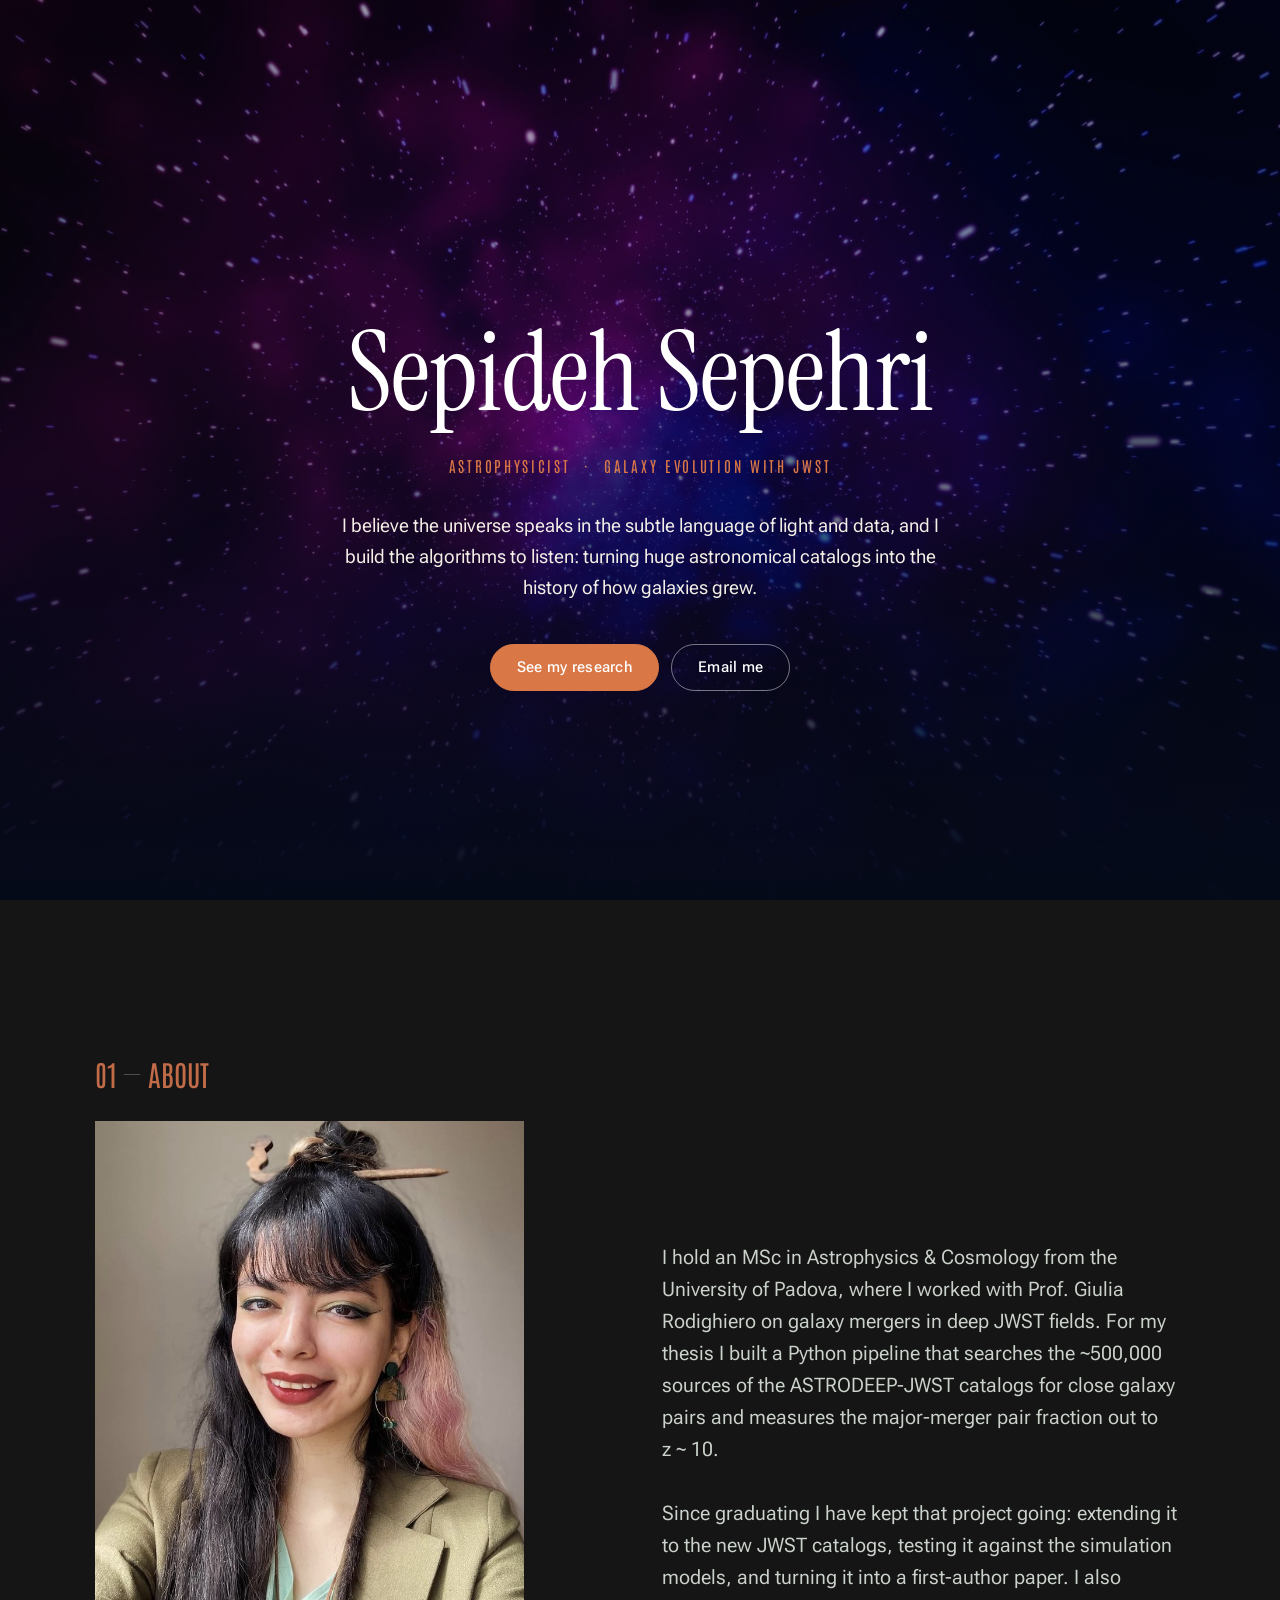
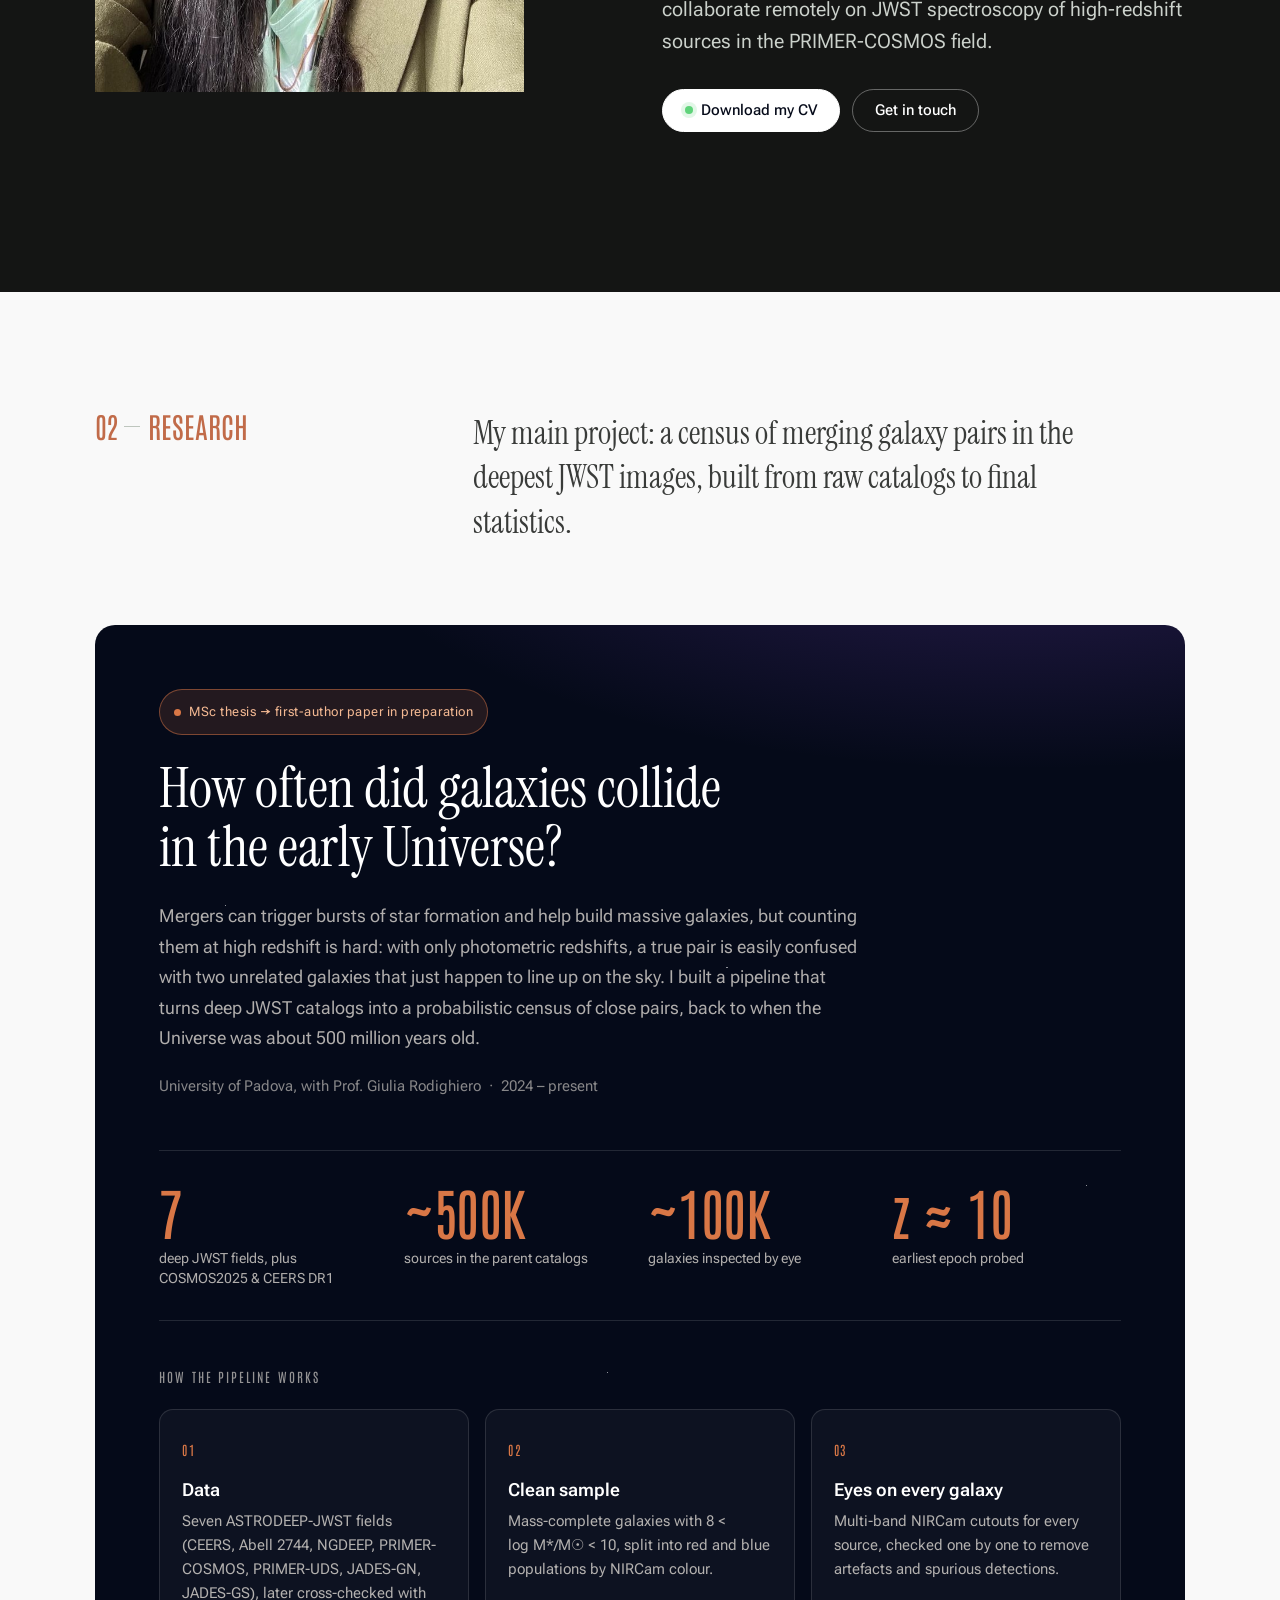
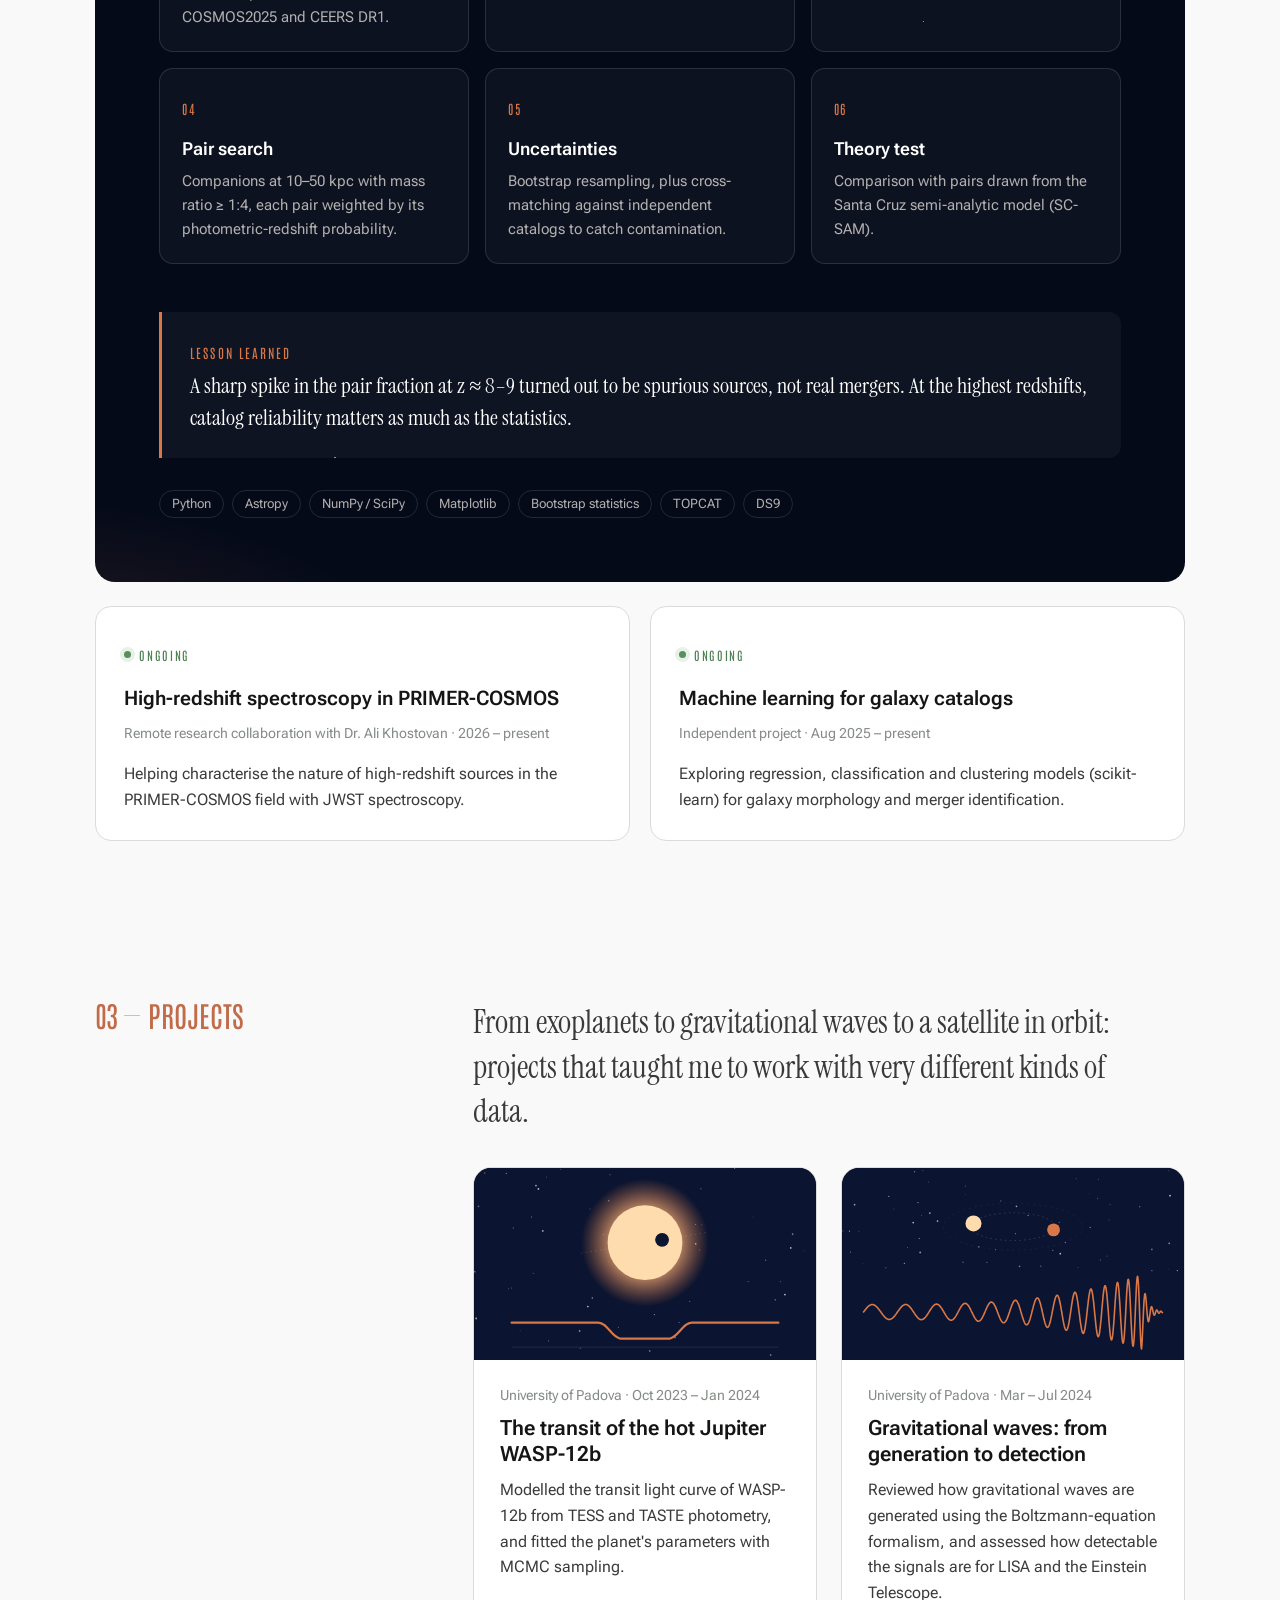
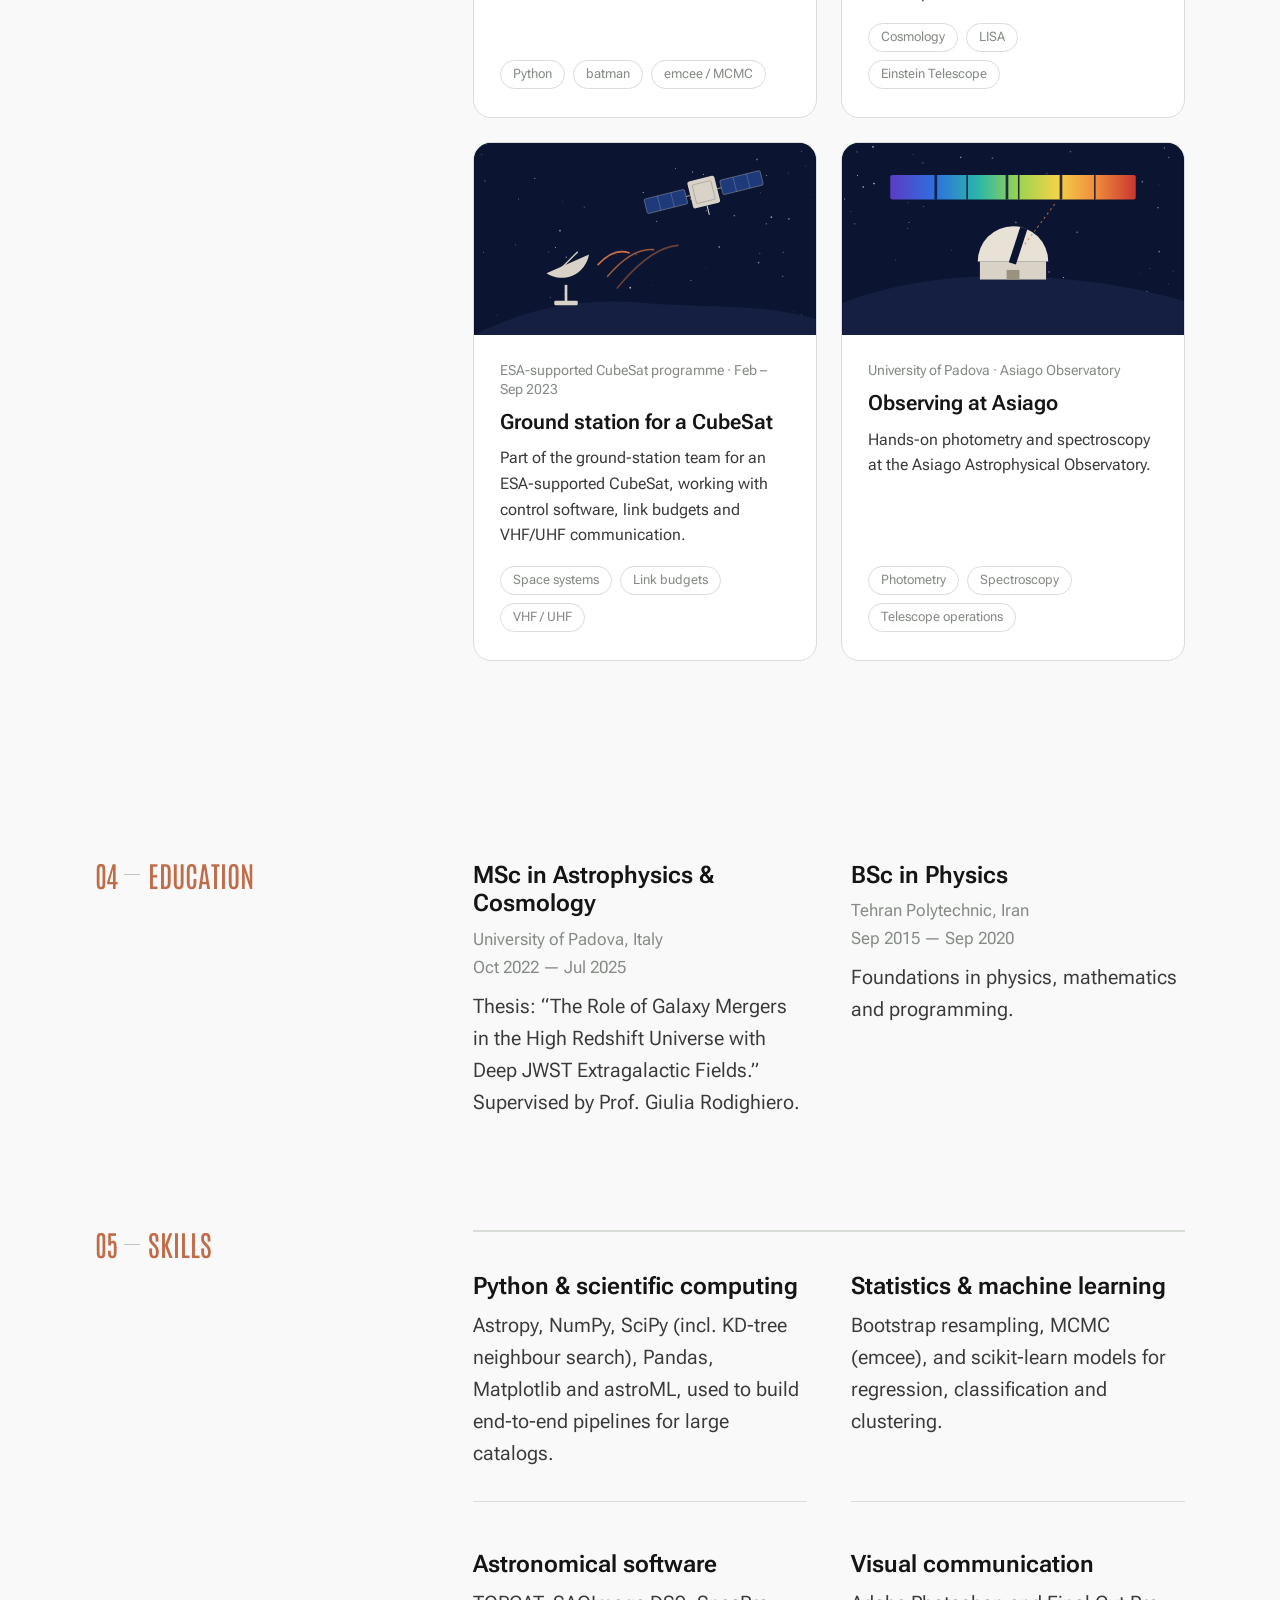
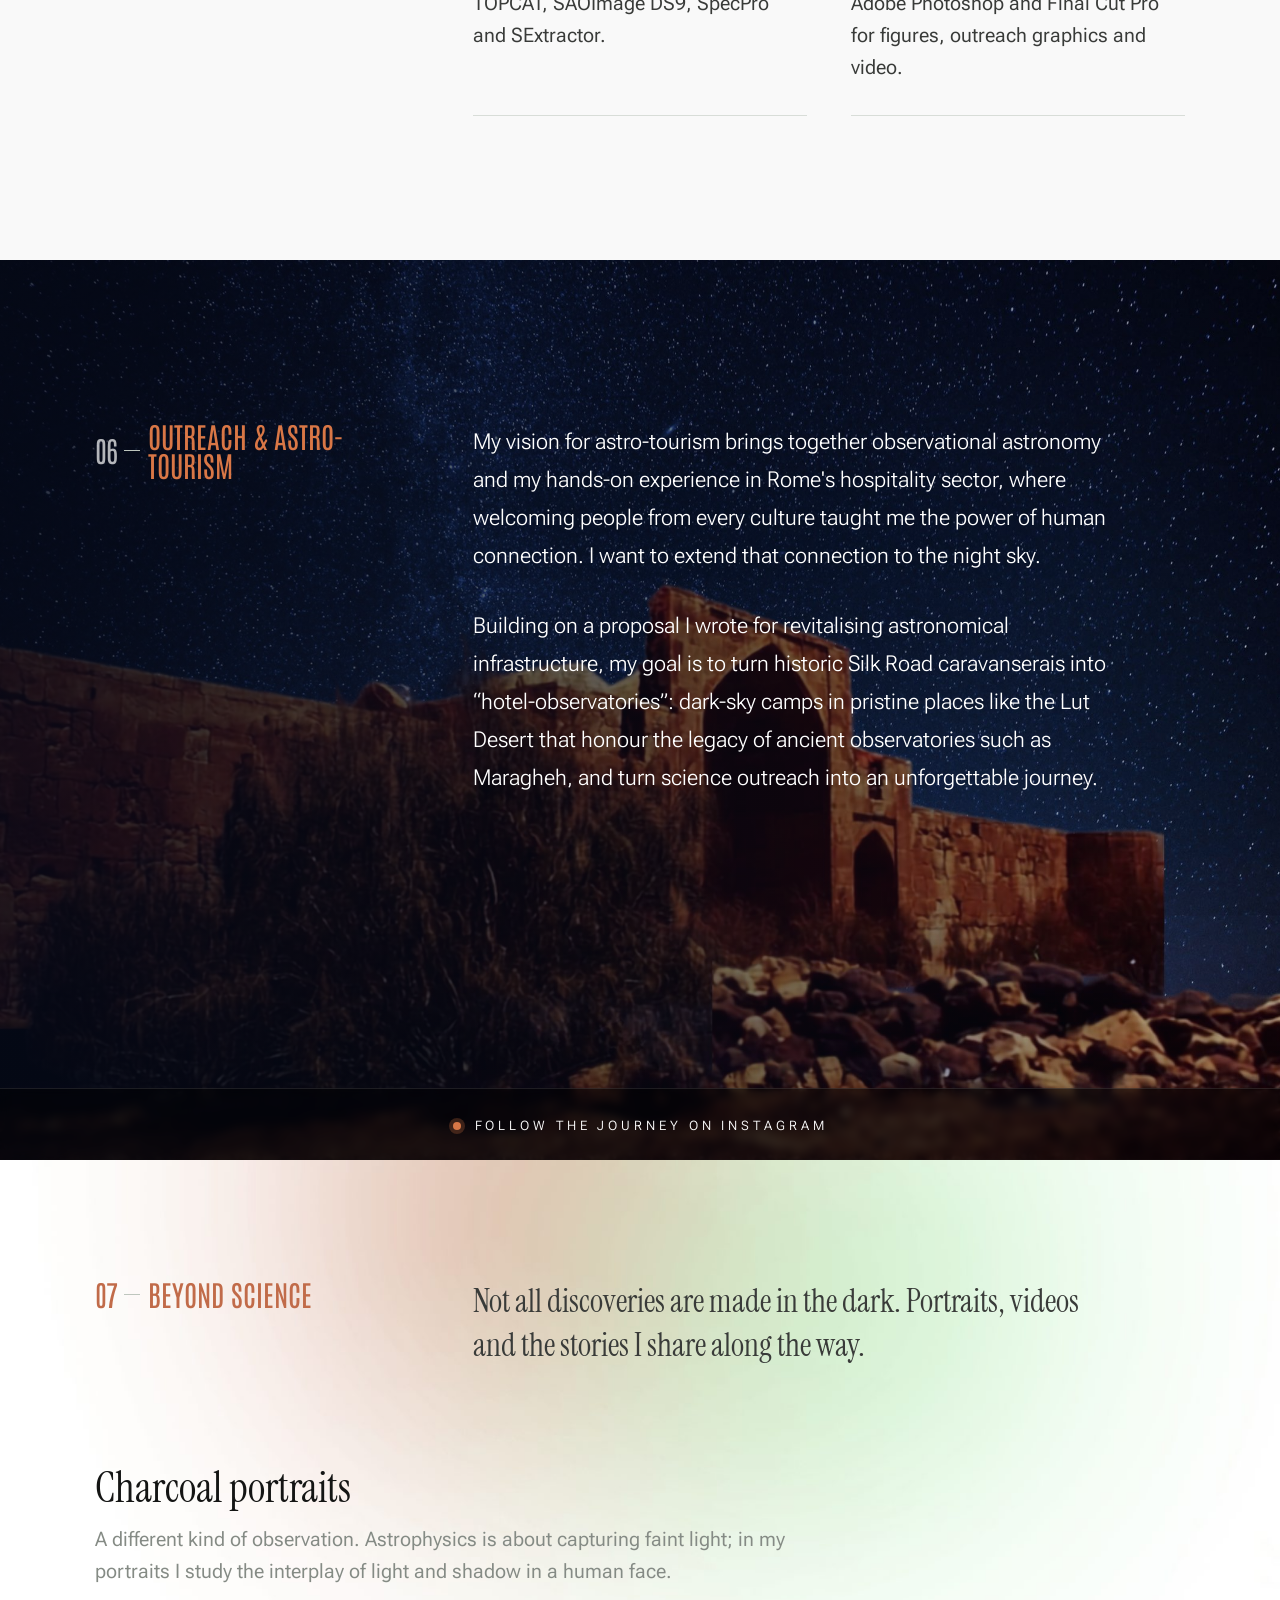
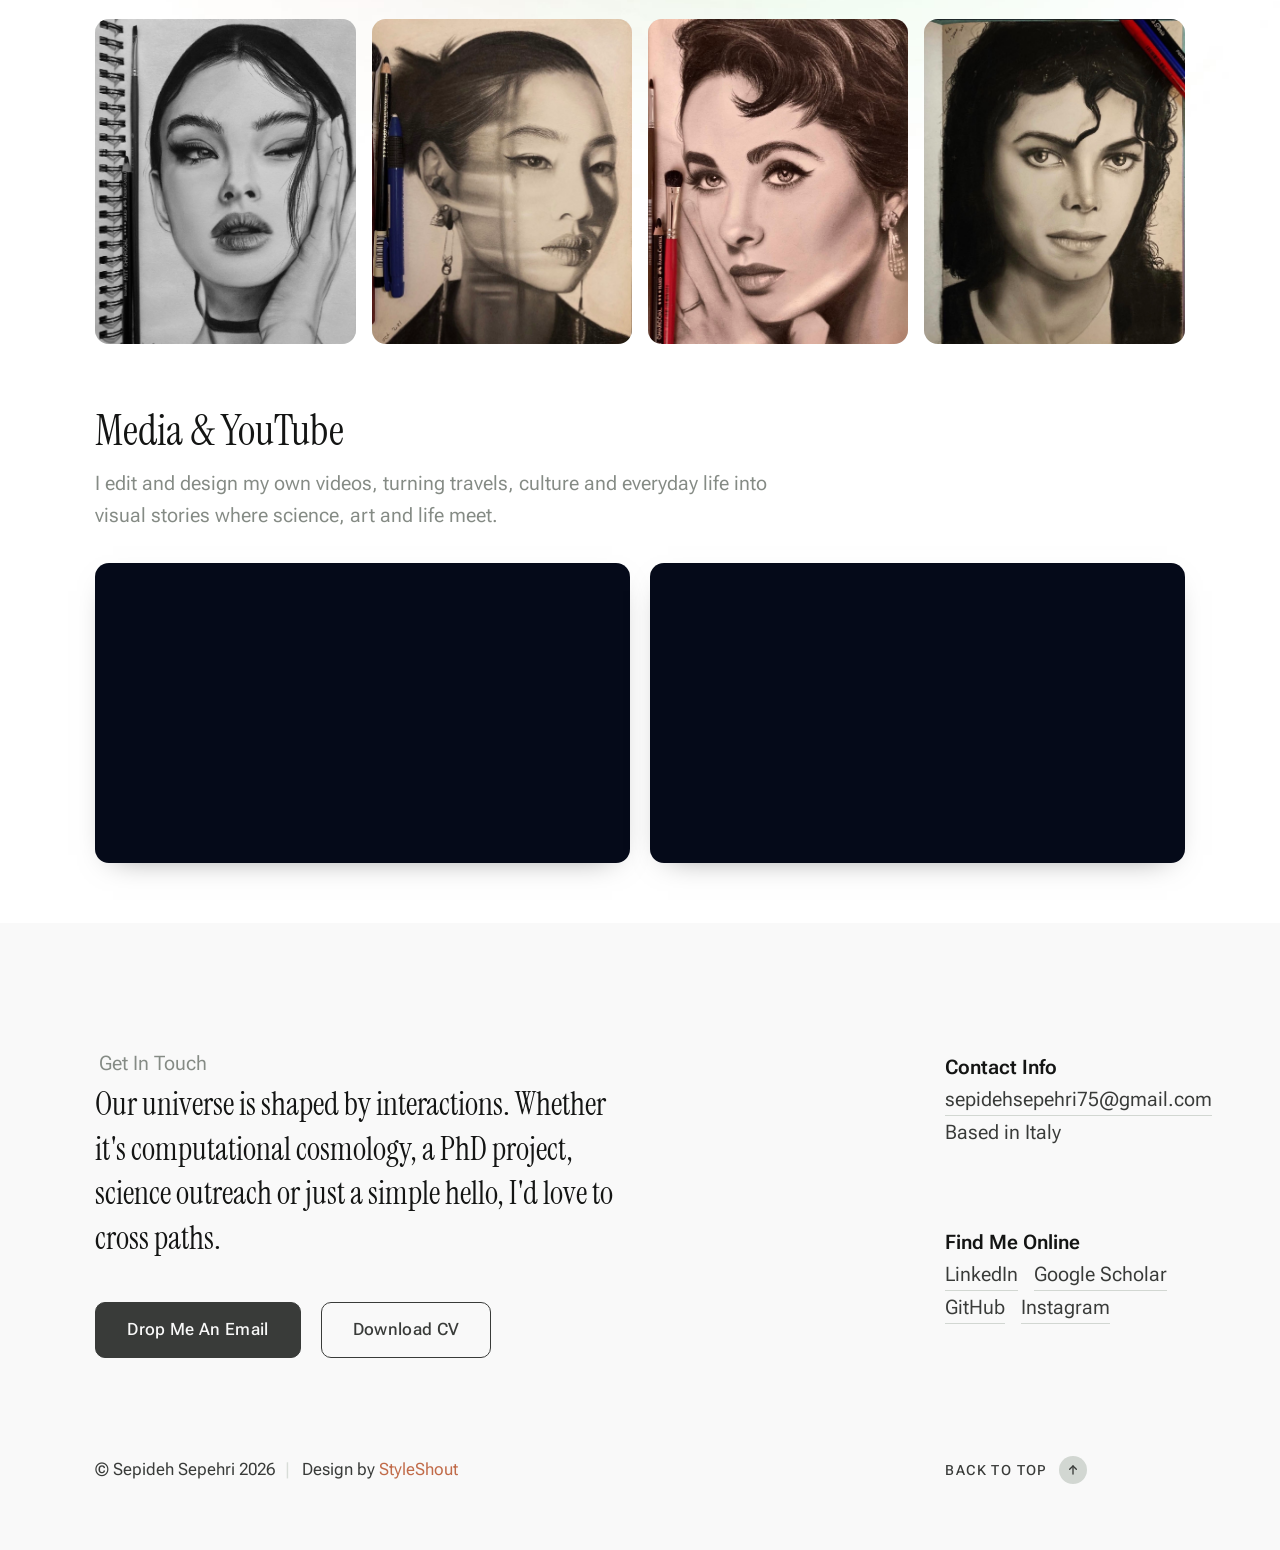
==== index.html @ fafb677b "Update index.html" ====
<!DOCTYPE html>
<html lang="en" class="no-js">
<head>

    <!--- basic page needs
    ================================================== -->
    <meta charset="utf-8">
    <meta name="viewport" content="width=device-width, initial-scale=1">
    <title>Sepideh Sepehri — Astrophysicist · Galaxy evolution with JWST</title>
    <meta name="description" content="Sepideh Sepehri — astrophysicist (MSc Astrophysics & Cosmology, University of Padova) measuring galaxy merger pair fractions out to z ~ 10 with deep JWST fields and custom Python pipelines.">
    <link rel="canonical" href="https://sepidehsepehri.github.io/">
    <link rel="alternate" hreflang="en" href="https://sepidehsepehri.github.io/">
    <link rel="alternate" hreflang="fa" href="https://sepidehsepehri.github.io/index-fa.html">

    <!-- link previews (LinkedIn, email, WhatsApp, Telegram…)
    ================================================== -->
    <meta property="og:type" content="website">
    <meta property="og:url" content="https://sepidehsepehri.github.io/">
    <meta property="og:title" content="Sepideh Sepehri — Astrophysicist">
    <meta property="og:description" content="Galaxy mergers in the early Universe with JWST · Python pipelines · outreach & art.">
    <meta property="og:image" content="https://sepidehsepehri.github.io/images/og-image.jpg">
    <meta name="twitter:card" content="summary_large_image">

    <script type="application/ld+json">
    {
        "@context": "https://schema.org",
        "@type": "Person",
        "name": "Sepideh Sepehri",
        "url": "https://sepidehsepehri.github.io/",
        "jobTitle": "Astrophysicist",
        "image": "https://sepidehsepehri.github.io/images/profile-pic-800.jpg",
        "alumniOf": [
            {"@type": "CollegeOrUniversity", "name": "University of Padova"},
            {"@type": "CollegeOrUniversity", "name": "Tehran Polytechnic"}
        ],
        "knowsAbout": ["Galaxy evolution", "Galaxy mergers", "JWST", "Extragalactic astrophysics", "Python"],
        "sameAs": [
            "https://www.linkedin.com/in/sepidehsepehri/",
            "https://scholar.google.com/citations?user=oOOZoukAAAAJ&hl=en",
            "https://github.com/SepidehSepehri",
            "https://www.instagram.com/astrosepide/"
        ]
    }
    </script>

    <script>
        document.documentElement.classList.remove('no-js');
        document.documentElement.classList.add('js');
    </script>

    <!-- CSS
    ================================================== -->
    <link rel="stylesheet" href="css/vendor.css">
    <link rel="stylesheet" href="css/styles.css">
    <link rel="stylesheet" href="css/custom.css">

    <!-- favicons
    ================================================== -->
    <link rel="apple-touch-icon" sizes="180x180" href="apple-touch-icon.png">
    <link rel="icon" type="image/png" sizes="32x32" href="favicon-32x32.png">
    <link rel="icon" type="image/png" sizes="16x16" href="favicon-16x16.png">
    <link rel="manifest" href="site.webmanifest">

</head>

<body id="top">

    <!-- preloader
    ================================================== -->
    <div id="preloader">
        <div id="loader" class="dots-fade">
            <div></div>
            <div></div>
            <div></div>
        </div>
    </div>

    <!-- page wrap
    ================================================== -->
    <div id="page" class="s-pagewrap is-home">

        <!-- # site header
        ================================================== -->
        <header class="s-header">

            <div class="container s-header__content">

                <div class="s-header__block">
                    <div class="header-brand">
                        <a class="header-brand__link" href="#top">
                            <span class="header-brand__text">Sepideh Sepehri</span>
                        </a>
                        <a class="lang-switch" href="index-fa.html" hreflang="fa" title="نسخه فارسی">
                            <img src="images/shir-khorshid.svg.webp" alt="فارسی" width="30" height="17">
                        </a>
                    </div>

                    <a class="header-menu-toggle" href="#0"><span>Menu</span></a>
                </div> <!-- end s-header__block -->

                <nav class="header-nav">
                    <ul class="header-nav__links">
                        <li><a class="smoothscroll" href="#about">About</a></li>
                        <li><a class="smoothscroll" href="#research">Research</a></li>
                        <li><a class="smoothscroll" href="#projects">Projects</a></li>
                        <li><a class="smoothscroll" href="#background">Background</a></li>
                        <li><a class="smoothscroll" href="#outreach">Outreach</a></li>
                        <li><a class="smoothscroll" href="#beyond">Art &amp; Media</a></li>
                        <li class="nav-cv"><a href="Sepideh_Sepehri_CV_PHD.pdf" target="_blank" rel="noopener">CV</a></li>
                    </ul> <!-- end header-nav__links -->
                </nav> <!-- end header-nav -->

            </div> <!-- end s-header__content -->

        </header> <!-- end s-header -->


        <!-- # intro
        ================================================== -->
        <section id="intro" class="s-intro">

            <div class="container s-intro__inner">

                <div class="row intro-content-wrap">
                    <div class="column xl-11 intro-content">

                        <div class="intro-content__overline">Decoding the echoes of the early Universe</div>

                        <h1 class="hero-name">Sepideh Sepehri</h1>

                        <p class="hero-role">Astrophysicist &nbsp;·&nbsp; Galaxy evolution with JWST</p>

                        <p class="hero-desc">
                            I believe the universe speaks in the subtle language of light and data, and I build the algorithms to listen: turning huge astronomical catalogs into the history of how galaxies grew.
                            
                        </p>

                        <div class="hero-actions">
                            <a class="hero-btn hero-btn--primary smoothscroll" href="#research">See my research</a>
                            <a class="hero-btn" href="mailto:sepidehsepehri75@gmail.com">Email me</a>
                        </div>

                    </div> <!-- end intro-content -->
                </div> <!-- end intro-content-wrap -->

            </div> <!-- end s-intro__inner -->

            <a class="intro-scroll smoothscroll" href="#about">
                <div class="intro-scroll__text">Scroll</div>
                <div class="intro-scroll__line"></div>
            </a> <!-- end intro-scroll -->

        </section> <!-- end s-intro -->


        <!-- # about
        ================================================== -->
        <section id="about" class="s-profile target-section">

            <div class="s-about">

                <div class="s-about__inner container">

                    <div class="grid-block">

                        <div class="grid-block__item s-about__header">
                            <h2 data-num="01" class="section-title">About</h2>
                        </div> <!--end s-about__header -->

                        <div class="grid-block__item s-about__media">
                            <figure class="about-profile-pic">
                                <img src="images/profile-pic-800.jpg"
                                     srcset="images/profile-pic-800.jpg 800w, images/profile-pic.jpg 1179w"
                                     sizes="(max-width: 800px) 90vw, 400px"
                                     width="800" height="977" alt="Portrait of Sepideh Sepehri">
                            </figure>
                        </div> <!--end s-about__media -->



                        <div class="grid-block__item s-about__main">
                            <p>
                                I hold an MSc in Astrophysics &amp; Cosmology from the University of Padova, where I worked
                                with Prof.&nbsp;Giulia Rodighiero on galaxy mergers in deep JWST fields. For my thesis I built
                                a Python pipeline that searches the ~500,000 sources of the ASTRODEEP-JWST catalogs for close
                                galaxy pairs and measures the major-merger pair fraction out to z&nbsp;~&nbsp;10.
                            </p>
                            <p>
                                Since graduating I have kept that project going: extending it to the new JWST catalogs, testing it against the simulation models, and turning it into a
                                first-author paper. I also collaborate remotely on JWST spectroscopy of high-redshift sources
                                in the PRIMER-COSMOS field.
                            </p>

                            <div class="about-actions">
                                <a class="pill-btn pill-btn--solid" href="Sepideh_Sepehri_CV_PHD.pdf" target="_blank" rel="noopener">
                                    <span class="dot"></span> Download my CV
                                </a>
                                <a class="pill-btn" href="mailto:sepidehsepehri75@gmail.com">Get in touch</a>
                            </div>
                        </div> <!--end s-about__main -->

                    </div> <!--end grid-block -->

                </div> <!-- end s-about__inner -->

            </div> <!--end s-about -->

        </section> <!-- end about -->


        <!-- # research (featured case study)
        ================================================== -->
        <section id="research" class="s-section target-section">

            <div class="container">

                <div class="row">
                    <div class="column xl-4 md-12">
                        <h2 data-num="02" class="section-title">Research</h2>
                    </div>
                    <div class="column xl-8 md-12">
                        <p class="lead section-intro">
                            My main project: a census of merging galaxy pairs in the deepest JWST images, built from
                            raw catalogs to final statistics.
                        </p>
                    </div>
                </div>

                <article class="case-study">

                    <span class="case-study__status">MSc thesis &rarr; first-author paper in preparation</span>

                    <h3 class="case-study__title">How often did galaxies collide in the early Universe?</h3>

                    <p class="case-study__lead">
                        Mergers can trigger bursts of star formation and help build massive galaxies, but counting them
                        at high redshift is hard: with only photometric redshifts, a true pair is easily confused with two
                        unrelated galaxies that just happen to line up on the sky. I built a pipeline that turns deep JWST
                        catalogs into a probabilistic census of close pairs, back to when the Universe was about
                        500 million years old.
                    </p>
                    <p class="case-study__meta">
                        University of Padova, with Prof.&nbsp;Giulia Rodighiero &nbsp;·&nbsp; 2024 – present
                        <!-- When it is on arXiv, add:  &nbsp;·&nbsp; <a href="https://arxiv.org/abs/XXXX.XXXXX">arXiv</a> -->
                    </p>

                    <div class="cs-stats">
                        <div class="cs-stat">
                            <div class="cs-stat__value">7</div>
                            <div class="cs-stat__label">deep JWST fields, plus COSMOS2025 &amp; CEERS DR1</div>
                        </div>
                        <div class="cs-stat">
                            <div class="cs-stat__value">~500K</div>
                            <div class="cs-stat__label">sources in the parent catalogs</div>
                        </div>
                        <div class="cs-stat">
                            <div class="cs-stat__value">~100K</div>
                            <div class="cs-stat__label">galaxies inspected by eye</div>
                        </div>
                        <div class="cs-stat">
                            <div class="cs-stat__value">z ≈ 10</div>
                            <div class="cs-stat__label">earliest epoch probed</div>
                        </div>
                    </div>

                    <h4 class="cs-subtitle">How the pipeline works</h4>

                    <ol class="pipeline">
                        <li>
                            <h4>Data</h4>
                            <p>Seven ASTRODEEP-JWST fields (CEERS, Abell&nbsp;2744, NGDEEP, PRIMER-COSMOS, PRIMER-UDS, JADES-GN, JADES-GS), later cross-checked with COSMOS2025 and CEERS DR1.</p>
                        </li>
                        <li>
                            <h4>Clean sample</h4>
                            <p>Mass-complete galaxies with 8 &lt; log&nbsp;M<sub>*</sub>/M<sub>☉</sub> &lt; 10, split into red and blue populations by NIRCam colour.</p>
                        </li>
                        <li>
                            <h4>Eyes on every galaxy</h4>
                            <p>Multi-band NIRCam cutouts for every source, checked one by one to remove artefacts and spurious detections.</p>
                        </li>
                        <li>
                            <h4>Pair search</h4>
                            <p>Companions at 10–50&nbsp;kpc with mass ratio ≥&nbsp;1:4, each pair weighted by its photometric-redshift probability.</p>
                        </li>
                        <li>
                            <h4>Uncertainties</h4>
                            <p>Bootstrap resampling, plus cross-matching against independent catalogs to catch contamination.</p>
                        </li>
                        <li>
                            <h4>Theory test</h4>
                            <p>Comparison with pairs drawn from the Santa Cruz semi-analytic model (SC-SAM).</p>
                        </li>
                    </ol>

                    <div class="cs-insight">
                        <span class="eyebrow">Lesson learned</span>
                        <p>
                            A sharp spike in the pair fraction at z ≈ 8–9 turned out to be spurious sources, not real
                            mergers. At the highest redshifts, catalog reliability matters as much as the statistics.
                        </p>
                    </div>

                    <!-- OPTIONAL FIGURE: a mosaic of your JWST cutouts would look great here.
                    <figure class="cs-figure">
                        <img src="images/research/cutout-mosaic.jpg" alt="Mosaic of JWST NIRCam cutouts of galaxy pairs" loading="lazy">
                        <figcaption>A few of the galaxy pairs from the visual inspection.</figcaption>
                    </figure>
                    -->

                    <ul class="tag-list">
                        <li>Python</li>
                        <li>Astropy</li>
                        <li>NumPy / SciPy</li>
                        <li>Matplotlib</li>
                        <li>Bootstrap statistics</li>
                        <li>TOPCAT</li>
                        <li>DS9</li>
                    </ul>

                </article> <!-- end case-study -->

                <div class="now-grid">

                    <div class="now-card">
                        <span class="now-card__label">Ongoing</span>
                        <h4>High-redshift spectroscopy in PRIMER-COSMOS</h4>
                        <p class="now-card__meta">Remote research collaboration with Dr.&nbsp;Ali Khostovan · 2026 – present</p>
                        <p>Helping characterise the nature of high-redshift sources in the PRIMER-COSMOS field with JWST spectroscopy.</p>
                    </div>

                    <div class="now-card">
                        <span class="now-card__label">Ongoing</span>
                        <h4>Machine learning for galaxy catalogs</h4>
                        <p class="now-card__meta">Independent project · Aug 2025 – present</p>
                        <p>Exploring regression, classification and clustering models (scikit-learn) for galaxy morphology and merger identification.</p>
                        <!-- If you put the notebooks on GitHub, add a link here:
                        <p><a href="https://github.com/SepidehSepehri/REPO-NAME">Code on GitHub →</a></p> -->
                    </div>

                </div> <!-- end now-grid -->

            </div> <!-- end container -->

        </section> <!-- end research -->


        <!-- # projects
        ================================================== -->
        <section id="projects" class="s-section target-section">

            <div class="container">

                <div class="row">
                    <div class="column xl-4 md-12">
                        <h2 data-num="03" class="section-title">Projects</h2>
                    </div>
                    <div class="column xl-8 md-12">
                        <p class="lead section-intro">
                            From exoplanets to gravitational waves to a satellite in orbit: projects that taught me
                            to work with very different kinds of data.
                        </p>

                        <div class="project-grid">

                            <!-- To use your own plot instead of the illustration, replace the <img src=...> with e.g. images/projects/wasp12b-lightcurve.png -->
                            <article class="project-card">
                                <figure class="project-card__visual">
                                    <img src="images/projects/transit.svg" alt="" loading="lazy" width="640" height="360">
                                </figure>
                                <div class="project-card__body">
                                    <p class="project-card__meta">University of Padova · Oct 2023 – Jan 2024</p>
                                    <h3 class="project-card__title">The transit of the hot Jupiter WASP-12b</h3>
                                    <p class="project-card__desc">Modelled the transit light curve of WASP-12b from TESS and TASTE photometry, and fitted the planet's parameters with MCMC sampling.</p>
                                    <ul class="tag-list">
                                        <li>Python</li>
                                        <li>batman</li>
                                        <li>emcee / MCMC</li>
                                    </ul>
                                </div>
                            </article>

                            <article class="project-card">
                                <figure class="project-card__visual">
                                    <img src="images/projects/gravitational-waves.svg" alt="" loading="lazy" width="640" height="360">
                                </figure>
                                <div class="project-card__body">
                                    <p class="project-card__meta">University of Padova · Mar – Jul 2024</p>
                                    <h3 class="project-card__title">Gravitational waves: from generation to detection</h3>
                                    <p class="project-card__desc">Reviewed how gravitational waves are generated using the Boltzmann-equation formalism, and assessed how detectable the signals are for LISA and the Einstein Telescope.</p>
                                    <ul class="tag-list">
                                        <li>Cosmology</li>
                                        <li>LISA</li>
                                        <li>Einstein Telescope</li>
                                    </ul>
                                </div>
                            </article>

                            <article class="project-card">
                                <figure class="project-card__visual">
                                    <img src="images/projects/cubesat.svg" alt="" loading="lazy" width="640" height="360">
                                </figure>
                                <div class="project-card__body">
                                    <p class="project-card__meta">ESA-supported CubeSat programme · Feb – Sep 2023</p>
                                    <h3 class="project-card__title">Ground station for a CubeSat</h3>
                                    <p class="project-card__desc">Part of the ground-station team for an ESA-supported CubeSat, working with control software, link budgets and VHF/UHF communication.</p>
                                    <ul class="tag-list">
                                        <li>Space systems</li>
                                        <li>Link budgets</li>
                                        <li>VHF / UHF</li>
                                    </ul>
                                </div>
                            </article>

                            <article class="project-card">
                                <figure class="project-card__visual">
                                    <img src="images/projects/observatory.svg" alt="" loading="lazy" width="640" height="360">
                                </figure>
                                <div class="project-card__body">
                                    <p class="project-card__meta">University of Padova · Asiago Observatory</p>
                                    <h3 class="project-card__title">Observing at Asiago</h3>
                                    <p class="project-card__desc">Hands-on photometry and spectroscopy at the Asiago Astrophysical Observatory.</p>
                                    <ul class="tag-list">
                                        <li>Photometry</li>
                                        <li>Spectroscopy</li>
                                        <li>Telescope operations</li>
                                    </ul>
                                </div>
                            </article>

                        </div> <!-- end project-grid -->
                    </div>
                </div> <!-- end row -->

            </div> <!-- end container -->

        </section> <!-- end projects -->


        <!-- # background (education + skills)
        ================================================== -->
        <section id="background" class="s-profile target-section">

            <div class="s-profile-block s-profile-block--start education container">

                <div class="row s-profile-block__content">

                    <div class="column xl-4 md-12 s-profile-block__content-start">
                        <h2 data-num="04" class="section-title">Education</h2>
                    </div>

                    <div class="column xl-8 md-12 s-profile-block__content-end">
                        <div class="grid-cols info-list">
                            <div class="grid-cols__column info-card info-card--education">
                                <div class="info-card__header">
                                    <h5 class="info-card__title">MSc in Astrophysics &amp; Cosmology</h5>
                                    <p class="info-card__entity">University of Padova, Italy</p>
                                    <p class="info-card__date">Oct 2022 — Jul 2025</p>
                                </div>
                                <p class="info-card__desc">
                                    Thesis: “The Role of Galaxy Mergers in the High Redshift Universe with Deep JWST Extragalactic Fields.”
                                    Supervised by Prof. Giulia Rodighiero.
                                </p>
                            </div>
                            <div class="grid-cols__column info-card info-card--education">
                                <div class="info-card__header">
                                    <h5 class="info-card__title">BSc in Physics</h5>
                                    <p class="info-card__entity">Tehran Polytechnic, Iran</p>
                                    <p class="info-card__date">Sep 2015 — Sep 2020</p>
                                </div>
                                <p class="info-card__desc">
                                    Foundations in physics, mathematics and programming.
                                </p>
                            </div>
                        </div>
                    </div>

                </div> <!-- end row -->

            </div> <!-- end education -->

            <div class="s-profile-block s-profile-block--end services container">

                <div class="row s-profile-block__content">

                    <div class="column xl-4 md-12 s-profile-block__content-start">
                        <h2 data-num="05" class="section-title">Skills</h2>
                    </div>

                    <div class="column xl-8 md-12 s-profile-block__content-end">
                        <div class="grid-cols info-list info-list--services">

                            <div class="grid-cols__column info-card info-card--services">
                                <div class="info-card__header">
                                    <h5 class="info-card__title">Python &amp; scientific computing</h5>
                                </div>
                                <p class="info-card__desc">
                                    Astropy, NumPy, SciPy (incl. KD-tree neighbour search), Pandas, Matplotlib and astroML,
                                    used to build end-to-end pipelines for large catalogs.
                                </p>
                            </div>
                            <div class="grid-cols__column info-card info-card--services">
                                <div class="info-card__header">
                                    <h5 class="info-card__title">Statistics &amp; machine learning</h5>
                                </div>
                                <p class="info-card__desc">
                                    Bootstrap resampling, MCMC (emcee), and scikit-learn models for regression,
                                    classification and clustering.
                                </p>
                            </div>
                            <div class="grid-cols__column info-card info-card--services">
                                <div class="info-card__header">
                                    <h5 class="info-card__title">Astronomical software</h5>
                                </div>
                                <p class="info-card__desc">
                                    TOPCAT, SAOImage DS9, SpecPro and SExtractor.
                                </p>
                            </div>
                            <div class="grid-cols__column info-card info-card--services">
                                <div class="info-card__header">
                                    <h5 class="info-card__title">Visual communication</h5>
                                </div>
                                <p class="info-card__desc">
                                    Adobe Photoshop and Final Cut Pro for figures, outreach graphics and video.
                                </p>
                            </div>

                        </div>
                    </div>

                </div> <!-- end row -->

            </div> <!-- end skills -->

        </section> <!-- end background -->


        <!-- # outreach / astro tourism
        ================================================== -->
        <section id="outreach" class="target-section">

            <div class="container">
                <div class="row">
                    <div class="column xl-4 md-12">
                        <h2 data-num="06" class="section-title">Outreach &amp; Astro-Tourism</h2>
                    </div>
                    <div class="column xl-8 md-12">
                        <p>
                            My vision for astro-tourism brings together observational astronomy and my hands-on
                            experience in Rome's hospitality sector, where welcoming people from every culture taught me
                            the power of human connection. I want to extend that connection to the night sky.
                        </p>
                        <p>
                            Building on a proposal I wrote for revitalising astronomical infrastructure, my goal is to turn
                            historic Silk Road caravanserais into “hotel-observatories”: dark-sky camps in pristine places
                            like the Lut Desert that honour the legacy of ancient observatories such as Maragheh, and turn
                            science outreach into an unforgettable journey.
                        </p>
                    </div>
                </div>
            </div>

            <div class="astro-banner">
                <a href="https://www.instagram.com/astrosepide/" target="_blank" rel="noopener">
                    <span class="dot"></span> Follow the journey on Instagram
                </a>
            </div>

        </section> <!-- end outreach -->


        <!-- # beyond science
        ================================================== -->
        <section id="beyond" class="s-works target-section">

            <div class="container">

                <div class="row">
                    <div class="column xl-4 md-12">
                        <h2 data-num="07" class="section-title">Beyond Science</h2>
                    </div>
                    <div class="column xl-8 md-12">
                        <p class="lead section-intro">
                            Not all discoveries are made in the dark. Portraits, videos and the stories I share along the way.
                        </p>
                    </div>
                </div>

                <!-- drawings -->
                <div class="beyond-block">
                    <h3 class="beyond-block__title">Charcoal portraits</h3>
                    <p class="beyond-block__text">
                        A different kind of observation. Astrophysics is about capturing faint light; in my portraits I
                        study the interplay of light and shadow in a human face.
                    </p>

                    <div class="art-grid">

                        <div class="portfolio-item" data-title="Deva Cassel" data-client="Portrait study" data-images="images/folio/large/l-beauty-faith@2x.jpg" data-date="August 2023" data-link="https://www.instagram.com/astrosepide/p/CwQT0tUMzke/">
                            <a href="#0" class="portfolio-item__link" aria-label="View drawing: Deva Cassel">
                                <img src="images/folio/featured-beauty-faith.jpg" alt="Charcoal portrait of Deva Cassel" class="portfolio-item__thumbnail" loading="lazy">
                                <span class="portfolio-item__title">Deva Cassel</span>
                            </a>
                            <div class="portfolio-item__details">
                                <div class="portfolio-item__description"></div>
                                <ul class="portfolio-item__services">
                                    <li>Charcoal drawing</li>
                                </ul>
                            </div>
                        </div>

                        <div class="portfolio-item" data-title="Jung Ho-Yeon" data-client="Portrait study" data-images="images/folio/large/l-tropical@2x.jpg" data-date="Jan 2024" data-link="https://www.instagram.com/p/CUvVh26I8Vv/">
                            <a href="#0" class="portfolio-item__link" aria-label="View drawing: Jung Ho-Yeon">
                                <img src="images/folio/tropical.jpg" alt="Charcoal portrait of Jung Ho-Yeon" class="portfolio-item__thumbnail" loading="lazy">
                                <span class="portfolio-item__title">Jung Ho-Yeon</span>
                            </a>
                            <div class="portfolio-item__details">
                                <div class="portfolio-item__description"></div>
                                <ul class="portfolio-item__services">
                                    <li>Charcoal drawing</li>
                                </ul>
                            </div>
                        </div>

                        <div class="portfolio-item" data-title="Elizabeth Taylor" data-client="Portrait study" data-images="images/folio/large/l-grayscale@2x.jpg" data-date="August 2025" data-link="https://www.instagram.com/p/CW5bvORo1o-/?img_index=1">
                            <a href="#0" class="portfolio-item__link" aria-label="View drawing: Elizabeth Taylor">
                                <img src="images/folio/grayscale.jpg" alt="Charcoal portrait of Elizabeth Taylor" class="portfolio-item__thumbnail" loading="lazy">
                                <span class="portfolio-item__title">Elizabeth Taylor</span>
                            </a>
                            <div class="portfolio-item__details">
                                <div class="portfolio-item__description"></div>
                                <ul class="portfolio-item__services">
                                    <li>Charcoal drawing</li>
                                </ul>
                            </div>
                        </div>

                        <div class="portfolio-item" data-title="Michael Jackson" data-client="Portrait study" data-images="images/folio/large/l-duality@2x.jpg" data-date="July 2024" data-link="https://www.instagram.com/p/CP8kvHJMmSf/">
                            <a href="#0" class="portfolio-item__link" aria-label="View drawing: Michael Jackson">
                                <img src="images/folio/duality.jpg" alt="Charcoal portrait of Michael Jackson" class="portfolio-item__thumbnail" loading="lazy">
                                <span class="portfolio-item__title">Michael Jackson</span>
                            </a>
                            <div class="portfolio-item__details">
                                <div class="portfolio-item__description"></div>
                                <ul class="portfolio-item__services">
                                    <li>Charcoal drawing</li>
                                </ul>
                            </div>
                        </div>

                    </div> <!-- end art-grid -->
                </div> <!-- end drawings -->

                <!-- videos -->
                <div class="beyond-block">
                    <h3 class="beyond-block__title">Media &amp; YouTube</h3>
                    <p class="beyond-block__text">
                        I edit and design my own videos, turning travels, culture and everyday life into visual stories
                        where science, art and life meet.
                        <!-- Add your channel link here:  <a href="https://www.youtube.com/@YOUR-CHANNEL">Visit my channel →</a> -->
                    </p>

                    <div class="video-grid">
                        <div class="video-frame">
                            <iframe src="https://www.youtube-nocookie.com/embed/qDvdX4oQfCA" title="YouTube video 1" loading="lazy" allow="accelerometer; clipboard-write; encrypted-media; gyroscope; picture-in-picture; web-share" referrerpolicy="strict-origin-when-cross-origin" allowfullscreen></iframe>
                        </div>
                        <div class="video-frame">
                            <iframe src="https://www.youtube-nocookie.com/embed/6q9_tIpEnHc" title="YouTube video 2" loading="lazy" allow="accelerometer; clipboard-write; encrypted-media; gyroscope; picture-in-picture; web-share" referrerpolicy="strict-origin-when-cross-origin" allowfullscreen></iframe>
                        </div>
                    </div>
                </div> <!-- end videos -->

            </div> <!-- end container -->

        </section> <!-- end beyond science -->


        <!-- # footer
        ================================================== -->
        <footer id="footer" class="container s-footer">

            <div class="row s-footer__top">

                <div class="column xl-6 md-12 s-footer__top-start">
                    <h5 class="footer-overline">Get In Touch</h5>
                    <p class="lead">
                        Our universe is shaped by interactions. Whether it's computational cosmology, a PhD project,
                        science outreach or just a simple hello, I'd love to cross paths.
                    </p>
                    <div class="footer-buttons">
                        <a href="mailto:sepidehsepehri75@gmail.com" class="btn">Drop Me An Email</a>
                        <a href="Sepideh_Sepehri_CV_PHD.pdf" class="btn btn--ghost" target="_blank" rel="noopener">Download CV</a>
                    </div>
                </div> <!-- end s-footer__top-start -->

                <div class="grid-cols column xl-3 lg-4 md-12 s-footer__top-end">

                    <div class="footer-block grid-cols__column">
                        <h5 class="footer-title">Contact Info</h5>
                        <ul class="link-list">
                            <li><a href="mailto:sepidehsepehri75@gmail.com">sepidehsepehri75@gmail.com</a></li>
                            <li>Based in Italy</li>
                        </ul>
                    </div>

                    <div class="footer-block grid-cols__column">
                        <h5 class="footer-title">Find Me Online</h5>
                        <ul class="footer-social">
                            <li><a href="https://www.linkedin.com/in/sepidehsepehri/" target="_blank" rel="noopener">LinkedIn</a></li>
                            <li><a href="https://scholar.google.com/citations?user=oOOZoukAAAAJ&amp;hl=en" target="_blank" rel="noopener">Google Scholar</a></li>
                            <li><a href="https://github.com/SepidehSepehri" target="_blank" rel="noopener">GitHub</a></li>
                            <li><a href="https://www.instagram.com/astrosepide/" target="_blank" rel="noopener">Instagram</a></li>
                            <!-- <li><a href="https://orcid.org/0000-0000-0000-0000">ORCID</a></li> -->
                        </ul>
                    </div>

                </div> <!-- end s-footer__top-end -->

            </div> <!-- end s-footer__top -->

            <div class="row s-footer__bottom">

                <div class="column xl-6 tab-12 s-footer__bottom-start">
                    <p class="ss-copyright">
                        <span>© Sepideh Sepehri 2026</span>
                        <span>Design by <a href="https://styleshout.com/">StyleShout</a></span>
                    </p>
                </div>

                <div class="column xl-3 lg-4 md-6 s-footer__bottom-end">
                    <p class="ss-back-to-top">
                        <a href="#top" class="ss-back-to-top__link smoothscroll">
                            <span class="ss-back-to-top__text">Back to top</span>
                            <span class="ss-back-to-top__icon">
                                <svg xmlns="http://www.w3.org/2000/svg" viewBox="0 0 24 24" width="36" height="36" fill="none" stroke="#000000" stroke-width="2" stroke-linecap="round" stroke-linejoin="round"><!--!  Atomicons Free 1.00 by @atisalab License - https://atomicons.vercel.app/license/ (Icons: CC BY 4.0) Copyright 2021 Atomicons --><polyline points="17 11 12 6 7 11"></polyline><line x1="12" y1="18" x2="12" y2="6"></line></svg>
                            </span>
                        </a>
                    </p>
                </div>

            </div> <!-- end s-footer__bottom -->

        </footer> <!-- end s-footer -->

    </div> <!-- end page-wrap -->


    <!-- portfolio modal (opens when a drawing is clicked)
    ================================================== -->
    <div class="modal" id="portfolio-modal" role="dialog" aria-labelledby="modal-title" aria-hidden="true">

        <button class="modal__close-btn" aria-label="Close modal"></button>

        <div class="modal__content">
            <div class="modal__image-container" id="modal-image-container"></div>
            <div class="modal__text-container" id="modal-text-container">

                <h3 class="modal__title" id="modal-title"></h3>
                <div class="modal__description-text" id="modal-description-text"></div>

                <div class="modal__info-group grid-cols" id="modal-info-group">
                    <div class="modal__info grid-cols__column">
                        <h5>Medium</h5>
                        <ul id="modal-services"></ul>
                    </div>
                    <div class="modal__info grid-cols__column">
                        <h5>Series</h5>
                        <p id="modal-client"></p>
                    </div>
                    <div class="modal__info grid-cols__column">
                        <h5>Date</h5>
                        <p id="modal-date"></p>
                    </div>
                    <div class="modal__info grid-cols__column modal__link-container" id="modal-link-container">
                        <p>
                            <a class="modal__link" id="modal-link" href="#" target="_blank" rel="noopener">
                                View on Instagram
                                <svg xmlns="http://www.w3.org/2000/svg" viewBox="0 0 24 24" width="36" height="36" fill="none" stroke="#000000" stroke-width="1.5" stroke-linecap="round" stroke-linejoin="round"><!--!  Atomicons Free 1.00 by @atisalab License - https://atomicons.vercel.app/license/ (Icons: CC BY 4.0) Copyright 2021 Atomicons --><polyline points="17 14 17 7 10 7"></polyline><line x1="7" y1="17" x2="17" y2="7"></line></svg>
                            </a>
                        </p>
                    </div>
                </div> <!-- end modal__info-group -->

            </div> <!-- end modal__text-container -->
        </div> <!-- end modal__content -->
    </div> <!-- end modal -->


    <!-- Java Script
    ================================================== -->
    <script src="js/plugins.js"></script>
    <script src="js/main.js"></script>

</body>
</html>
---- css/vendor.css ----
/* ===================================================================
 *
 * Waldo Third-party Stylesheets
 * Template Ver. 1.0.0
 * 07-01-2025
 *
 * -------------------------------------------------------------------
 *
 * TOC:
 * # PrismJS
 * 
 * ------------------------------------------------------------------- */

/* ===================================================================
 * # PrismJS 1.30.0
 *   https://prismjs.com/download#themes=prism-okaidia&languages=markup+css+clike+javascript
 *   
 *   okaidia theme for JavaScript, CSS and HTML
 *   Loosely based on Monokai textmate theme by http://www.monokai.nl/
 *   @author ocodia
 * ------------------------------------------------------------------- */

code[class*=language-],
pre[class*=language-] {
    color          : #f8f8f2;
    background     : none;
    text-shadow    : 0 1px rgba(0, 0, 0, 0.3);
    font-family    : var(--font-mono);
    font-size      : var(--text-sm);
    text-align     : left;
    white-space    : pre;
    word-spacing   : normal;
    word-break     : normal;
    word-wrap      : normal;
    line-height    : var(--vspace-1);
    -moz-tab-size  : 4;
    -o-tab-size    : 4;
    tab-size       : 4;
    -webkit-hyphens: none;
    hyphens        : none;
}

/* Code blocks */
pre[class*=language-] {
    padding : var(--vspace-0_5) 0 var(--vspace-1);
    margin  : var(--vspace-1) 0;
    overflow: auto;
}

:not(pre)>code[class*=language-],
pre[class*=language-] {
    background: #272822;
}

/* Inline code */
:not(pre)>code[class*=language-] {
    padding    : 0.1em;
    white-space: normal;
}

.token.comment,
.token.prolog,
.token.doctype,
.token.cdata {
    color: #8292a2;
}

.token.punctuation {
    color: #f8f8f2;
}

.token.namespace {
    opacity: 0.7;
}

.token.property,
.token.tag,
.token.constant,
.token.symbol,
.token.deleted {
    color: #f92672;
}

.token.boolean,
.token.number {
    color: #ae81ff;
}

.token.selector,
.token.attr-name,
.token.string,
.token.char,
.token.builtin,
.token.inserted {
    color: #a6e22e;
}

.token.operator,
.token.entity,
.token.url,
.language-css .token.string,
.style .token.string,
.token.variable {
    color: #f8f8f2;
}

.token.atrule,
.token.attr-value,
.token.function,
.token.class-name {
    color: #e6db74;
}

.token.keyword {
    color: #66d9ef;
}

.token.regex,
.token.important {
    color: #fd971f;
}

.token.important,
.token.bold {
    font-weight: bold;
}

.token.italic {
    font-style: italic;
}

.token.entity {
    cursor: help;
}
---- css/styles.css ----
@charset "UTF-8";
/* =================================================================== 
 *
 *  Waldo Main Stylesheet
 *  Template Ver. 1.0.0
 *  07-01-2025
 *
 * ------------------------------------------------------------------
 *
 *  TOC:
 *  # SETTINGS
 *      ## font families     
 *      ## colors
 *      ## shadows
 *      ## easing functions
 *      ## spacing, radius and typescale
 *      ## type variables
 *      ## grid variables
 *  # CSS RESET
 *  # GRID
 *      ## extra large devices (1201px and above)
 *      ## large devices (1001px to 1200px)
 *      ## medium devices (801px to 1000px)
 *      ## tablet devices (601px to 800px)  
 *      ## mobile devices (401px to 600px)
 *      ## small mobile devices (up to 400px)
 *      ## additional column stackpoints 
 *  # CSS GRID Layout Tools
 *      ## Grid Block 
 *      ## grid columns
 *  # BASE SETUP
 *  # UTILITY CLASSES
 *  # TYPOGRAPHY
 *      ## base type styles
 *      ## additional typography & helper classes
 *      ## lists
 *      ## media 
 *      ## spacing
 *  # PRELOADER
 *      ## page loaded
 *  # FORM 
 *      ## style placeholder text
 *      ## change autocomplete styles in Chrome
 *  # BUTTONS
 *  # TABLE
 *  # COMPONENTS
 *      ## pagination 
 *      ## alert box 
 *      ## skillbars 
 *      ## stats tabs
 *  # PROJECT-SPECIFIC STYLES
 *      ## section title
 *      ## info list
 *  # PAGE WRAP
 *  # SITE HEADER
 *      ## brand
 *      ## main navigation
 *      ## mobile menu toggle
 *  # INTRO
 *      ## intro content
 *      ## intro scroll down
 *      ## intro transitions
 *  # PROFILE
 *      ## about profile
 *      ## profile block
 *      ## stats
 *  # WORKS
 *      ## portfolio item
 *      ## modal
 *  # FOOTER
 *      ## back to top
 *      ## copyright
 *
 *
 * ------------------------------------------------------------------ */


/* ===================================================================
 * # SETTINGS
 *
 *
 * ------------------------------------------------------------------- */

/* ------------------------------------------------------------------- 
 * ## font families
 * ------------------------------------------------------------------- */
@import url("https://fonts.googleapis.com/css2?family=Antonio:wght@100..700&family=Instrument+Serif:ital@0;1&family=Roboto+Flex:opsz,wght@8..144,100..1000&display=swap");

:root {

  /* font-families
   */
    --font-1   : "Roboto Flex", Sans-Serif;
    --font-2   : "Instrument Serif", Serif;
    --font-3   : "Antonio", Sans-Serif;
    --font-mono: Consolas, "Andale Mono", Courier, "Courier New", monospace;
}

/* ------------------------------------------------------------------- 
 * ## colors
 * ------------------------------------------------------------------- */

:root {
  
  /* theme colors
   * generated using 
   * Tailwind CSS Color Generator
   * (https://uicolors.app/generate/)
   * 
   * color-1 (#c16b49)
   * color-2 (#588f5d)
   */
    --color-1-50                  : #fbf6f1;
    --color-1-100                 : #f5e9df;
    --color-1-200                 : #ead0be;
    --color-1-300                 : #dcb095;
    --color-1-400                 : #cd8a6a;
    --color-1-500                 : #c16b49;
    --color-1-600                 : #b45b42;
    --color-1-700                 : #964738;
    --color-1-800                 : #793b33;
    --color-1-900                 : #62332c;
    --color-1-950                 : #351815;
    --color-1                     : var(--color-1-500);

    --color-2-50                  : #f4f9f5;
    --color-2-100                 : #e7f1e7;
    --color-2-200                 : #cfe3d1;
    --color-2-300                 : #a9ccad;
    --color-2-400                 : #7bad7f;
    --color-2-500                 : #588f5d;
    --color-2-600                 : #4b7e50;
    --color-2-700                 : #395c3d;
    --color-2-800                 : #304b33;
    --color-2-900                 : #293e2b;
    --color-2-950                 : #132014;
    --color-2                     : var(--color-2-500);

  /* neutrals
   * generated using 
   * Tint & Shade Generator 
   * (https://maketintsandshades.com/)
   */
    --color-neutral-50            : #f9f9f9;
    --color-neutral-100           : #f2f4f2;
    --color-neutral-150           : #eceeec;
    --color-neutral-200           : #e5e8e5;
    --color-neutral-250           : #dfe3df;
    --color-neutral-300           : #d8ddd8;
    --color-neutral-350           : #d2d7d2;
    --color-neutral-400           : #cbd1cb;
    --color-neutral-450           : #c5ccc5;
    --color-neutral-500           : #bec6be;
    --color-neutral-550           : #abb2ab;
    --color-neutral-600           : #989e98;
    --color-neutral-650           : #858b85;
    --color-neutral-700           : #727772;
    --color-neutral-750           : #5f635f;
    --color-neutral-800           : #4c4f4c;
    --color-neutral-850           : #393b39;
    --color-neutral-900           : #262826;
    --color-neutral-950           : #141514;    
    --color-neutral               : var(--color-neutral-500);

    --color-white                 : var(--color-neutral-50);
    --color-black                 : var(--color-neutral-950);
    --color-pure-white            : #ffffff;
    --color-pure-black            : #000000;

  /* semantic colors
   * color-error(#ffd1d2), color-success(#c8e675), 
   * color-info(#d7ecfb), color-notice(#fff099)
   */
    --color-error                 : hsl(359, 100%, 91%);
    --color-success               : hsl(76, 69%, 68%);
    --color-info                  : hsl(205, 82%, 91%);
    --color-notice                : hsl(51, 100%, 80%);
    --color-error-content         : hsl(359, 50%, 50%);
    --color-success-content       : hsl(76, 29%, 28%);
    --color-info-content          : hsl(205, 32%, 31%);
    --color-notice-content        : hsl(51, 30%, 30%);

  /* background,surface and border colors
   */
    --color-bg                    : var(--color-neutral-50);
    --color-bg-inverse            : var(--color-neutral-950);
    --color-bg-primary            : var(--color-1-500);
    --color-bg-primary-light      : var(--color-1-400);
    --color-bg-primary-dark       : var(--color-1-600);
    --color-bg-secondary          : var(--color-2-500);
    --color-bg-secondary-light    : var(--color-2-400);
    --color-bg-secondary-dark     : var(--color-2-600);
    --color-bg-accent             : var(--color-bg-primary);
    --color-bg-accent-light       : var(--color-bg-primary-light);
    --color-bg-accent-dark        : var(--color-bg-primary-dark);
    --color-bg-neutral            : var(--color-neutral-200);
    --color-bg-neutral-light      : var(--color-neutral-100);
    --color-bg-neutral-dark       : var(--color-neutral-350);
    --color-border                : var(--color-neutral-300);

  /* text
   */
    --color-text                  : var(--color-neutral-850);
    --color-text-bold             : var(--color-neutral-950);
    --color-text-light            : var(--color-neutral-650);
    --color-headings              : var(--color-neutral-950);
    --color-placeholder           : var(--color-neutral-600);

  /* link
   */
    --color-link                  : var(--color-bg-accent);
    --color-link-hover            : var(--color-bg-secondary);
    --color-link-active           : var(--color-bg-secondary);

  /* buttons
   */
    --color-btn                   : var(--color-text);
    --color-btn-text              : var(--color-white);
    --color-btn-hover             : var(--color-bg-accent);
    --color-btn-hover-text        : var(--color-white);
    --color-btn-primary           : var(--color-bg-accent);
    --color-btn-primary-text      : var(--color-white);
    --color-btn-primary-hover     : var(--color-bg-accent-dark);
    --color-btn-primary-hover-text: var(--color-white);
    --color-btn-ghost             : var(--color-text);
    --color-btn-ghost-text        : var(--color-text);
    --color-btn-ghost-hover       : var(--color-text);
    --color-btn-ghost-hover-text  : var(--color-white);

  /* preloader
   */
    --color-preloader-bg          : var(--color-bg);
    --color-loader                : var(--color-bg-inverse);
    --color-loader-light          : var(--color-bg-neutral);
}

/* ------------------------------------------------------------------- 
 * ## shadows
 * ------------------------------------------------------------------- */
:root {

  /* shadow color in HSL
   */
    --shadow-color: 0, 0%, 0%;

    --shadow-low  :
        0 2px 2px hsla(var(--shadow-color), 0.01),
        0 4px 4px hsla(var(--shadow-color), 0.02);

    --shadow-medium:
        0 2px 2px hsla(var(--shadow-color), 0.01),
        0 4px 4px -0.2px hsla(var(--shadow-color), 0.02),
        0 16px 16px -0.4px hsla(var(--shadow-color), 0.06);

    --shadow-high:
        0 2px 2px hsla(var(--shadow-color), 0.01),
        0 4px 4px -0.6px hsla(var(--shadow-color), 0.02),
        0 16px 16px -1.2px hsla(var(--shadow-color), 0.06),
        0 32px 32px -2.2px hsla(var(--shadow-color), 0.08);
}

/* ------------------------------------------------------------------- 
 * ## easing functions
 * ------------------------------------------------------------------- */
:root {

  /* Standard easing functions 
   */
    --ease-linear         : linear;
    --ease-in             : ease-in;
    --ease-out            : ease-out;
    --ease-in-out         : ease-in-out;

  /* Smooth and natural curves 
   */
    --ease-smooth         : cubic-bezier(0.25, 0.1, 0.25, 1);
    --ease-smooth-in      : cubic-bezier(0.42, 0, 1, 1);
    --ease-smooth-out     : cubic-bezier(0, 0, 0.58, 1);
    --ease-smooth-in-out  : cubic-bezier(0.42, 0, 0.58, 1);

  /* Snappy and quick curves 
   */
    --ease-snappy-polished: cubic-bezier(0.28, 0.12, 0.22, 1);
    --ease-quick-in       : cubic-bezier(0.55, 0.055, 0.675, 0.19);
    --ease-quick-out      : cubic-bezier(0.215, 0.61, 0.355, 1);

  /* Bouncy and playful curves 
   */
    --ease-bounce         : cubic-bezier(0.68, -0.55, 0.265, 1.55);
    --ease-elastic        : cubic-bezier(0.7, -0.4, 0.2, 1.4);

  /* Subtle and minimal curves 
   */
    --ease-subtle         : cubic-bezier(0.2, 0.2, 0.4, 0.8);
    --ease-gentle         : cubic-bezier(0.33, 0.1, 0.33, 1);
}

/* ------------------------------------------------------------------- 
 * ## spacing, radius and typescale
 * ------------------------------------------------------------------- */
:root {

  /* spacing
   * base font size: 20px 
   * vertical space unit : 32px
   */
    --base-size       : 62.5%;
    --multiplier      : 1;
    --space           : calc(3.2rem * var(--multiplier));
    --base-font-size  : calc(2rem * var(--multiplier));

  /* radius 
   */
    --radius-0        : 0;
    --radius-xs       : 3px;
    --radius-sm       : 5px;
    --radius-md       : 10px;
    --radius-lg       : 15px;
    --radius-xl       : 20px;
    --radius-2xl      : 25px;
    --radius-3xl      : 30px;
    --radius-full     : 1000px;
    --border-radius   : var(--radius-sm);

  /* vertical spacing 
   */
    --vspace-0_125    : calc(0.125 * var(--space));
    --vspace-0_25     : calc(0.25 * var(--space));
    --vspace-0_375    : calc(0.375 * var(--space));
    --vspace-0_5      : calc(0.5 * var(--space));
    --vspace-0_625    : calc(0.625 * var(--space));
    --vspace-0_75     : calc(0.75 * var(--space));
    --vspace-0_875    : calc(0.875 * var(--space));
    --vspace-1        : calc(var(--space));
    --vspace-1_25     : calc(1.25 * var(--space));
    --vspace-1_5      : calc(1.5 * var(--space));
    --vspace-1_75     : calc(1.75 * var(--space));
    --vspace-2        : calc(2 * var(--space));
    --vspace-2_5      : calc(2.5 * var(--space));
    --vspace-3        : calc(3 * var(--space));
    --vspace-3_5      : calc(3.5 * var(--space));
    --vspace-4        : calc(4 * var(--space));
    --vspace-4_5      : calc(4.5 * var(--space));
    --vspace-5        : calc(5 * var(--space));
    --vspace-5_5      : calc(5.5 * var(--space));
    --vspace-6        : calc(6 * var(--space));
    --vspace-6_5      : calc(6.5 * var(--space));
    --vspace-7        : calc(7 * var(--space));
    --vspace-7_5      : calc(7.5 * var(--space));
    --vspace-8        : calc(8 * var(--space));
    --vspace-8_5      : calc(8.5 * var(--space));
    --vspace-9        : calc(9 * var(--space));
    --vspace-9_5      : calc(9.5 * var(--space));
    --vspace-10       : calc(10 * var(--space));

  /* type scale
   * ratio 1:2 | base: 20px
   * -------------------------------------------------------
   *
   * --text-3huge     = (148.60px)
   * --text-2huge     = (123.83px)
   * --text-huge      = (103.20px)
   * --text-3display  = (86.00px)
   * --text-2display  = (71.66px)
   * --text-display   = (59.72px)
   * --text-3xl       = (49.77px)
   * --text-2xl       = (41.47px)
   * --text-xl        = (34.56px)
   * --text-lg        = (28.80px)
   * --text-md        = (24.00px)
   * --text-base      = (20.00px) BASE
   * --text-sm        = (16.67px)
   * --text-xs        = (13.89px)
   *
   * ---------------------------------------------------------
   */
    --text-scale-ratio: 1.2;
    --text-base       : var(--base-font-size);
    --text-xs         : calc((var(--text-base) / var(--text-scale-ratio)) / var(--text-scale-ratio));
    --text-sm         : calc(var(--text-xs) * var(--text-scale-ratio));
    --text-md         : calc(var(--text-sm) * var(--text-scale-ratio) * var(--text-scale-ratio));
    --text-lg         : calc(var(--text-md) * var(--text-scale-ratio));
    --text-xl         : calc(var(--text-lg) * var(--text-scale-ratio));
    --text-2xl        : calc(var(--text-xl) * var(--text-scale-ratio));
    --text-3xl        : calc(var(--text-2xl) * var(--text-scale-ratio));
    --text-display    : calc(var(--text-3xl) * var(--text-scale-ratio));
    --text-2display   : calc(var(--text-display) * var(--text-scale-ratio));
    --text-3display   : calc(var(--text-2display) * var(--text-scale-ratio));
    --text-huge       : calc(var(--text-3display) * var(--text-scale-ratio));
    --text-2huge      : calc(var(--text-huge) * var(--text-scale-ratio));
    --text-3huge      : calc(var(--text-2huge) * var(--text-scale-ratio));
}

/* on small screen devices, adjust the value of '--multiplier' 
 * to control vertical spacing and base font size.
 *
 * Feel free to experiment with different values to 
 * find what works best for your layout.
 */
@media screen and (max-width: 600px) {
    :root {
        --multiplier: .9375;
    }
}

@media screen and (max-width: 400px) {
    :root {
        --multiplier: .875;
    }
}

/* ------------------------------------------------------------------- 
 * ## type variables
 * ------------------------------------------------------------------- */
:root {

  /* type-assignments
   */
    --type-body                    : var(--font-1);
    --type-headings                : var(--font-1);
    --type-headings-alt            : var(--font-1);
    --type-all-caps                : var(--font-1);
    --type-quote                   : var(--font-2);
    --type-lead                    : var(--font-2);
    --type-caption                 : var(--font-1);
    --type-drop-cap                : var(--font-1);
    --type-code                    : var(--font-mono);

  /* line-heights
   */
    --type-line-height-body        : var(--vspace-1);
    --type-line-height-body-sm     : var(--vspace-0_875);
    --type-line-height-headings    : 1.1;
    --type-line-height-headings-alt: 1.2;
    --type-line-height-all-caps    : 1.6;
    --type-line-height-quote       : 1.4;
    --type-line-height-lead        : 1.4;
    --type-line-height-caption     : var(--vspace-0_75);
    --type-line-height-code        : var(--vspace-0_625);

  /* type weights
   */
    --type-weight-body             : 400;
    --type-weight-body-sm          : 400;
    --type-weight-body-bold        : 600;
    --type-weight-headings         : 500;
    --type-weight-headings-alt     : 600;
    --type-weight-all-caps         : 600;
    --type-weight-quote            : 400;
    --type-weight-lead             : 400;
    --type-weight-caption          : 400;
    --type-weight-drop-cap         : 600;
    --type-weight-code             : 400;

  /* letter spacing
   */
    --type-spacing-all-caps        : .18em;
    --type-spacing-all-caps-alt    : .2em;
    --type-spacing-headlines       : -0.03em;
    --type-spacing-headlines-alt   : -0.02em;

  /* type sizes
   */
    --type-size-body               : var(--text-base);
    --type-size-body-sm            : var(--text-sm);
    --type-size-all-caps           : var(--text-sm);
    --type-size-h1                 : clamp(var(--text-display), calc((var(--text-display) - 1rem) + 2vw), var(--text-2display));
    --type-size-h2                 : clamp(var(--text-2xl), calc((var(--text-2xl) - .75rem) + 1.5vw), var(--text-3xl));
    --type-size-h3                 : clamp(var(--text-xl), calc((var(--text-xl) - .5rem) + 1vw), var(--text-2xl));
    --type-size-h4                 : var(--text-lg);
    --type-size-h5                 : var(--text-md);
    --type-size-h6                 : var(--type-size-all-caps);
    --type-size-quote              : clamp(2.4rem, calc((2.4rem - .5rem) + 1vw), var(--text-xl));
    --type-size-lead               : clamp(2.4rem, calc((2.4rem - .5rem) + 1vw), var(--text-xl));
    --type-size-caption            : var(--text-xs);
    --type-size-drop-cap           : var(--vspace-3);
    --type-size-code               : var(--text-xs);
}

/* ------------------------------------------------------------------- 
 * ## grid variables
 * ------------------------------------------------------------------- */
:root {

  /* widths for rows and containers
   */
    --width-sixteen-cols: 1760px;
    --width-default     : 1440px;
    --width-wide        : 1600px;
    --width-wider       : 1800px;
    --width-narrow      : 1200px;
    --width-narrower    : 1000px;
    --width-narrowest   : 800px;
    --width-full        : 100%;
    --width-grid-max    : var(--width-default);

  /* gutter
   */
    --gutter : clamp(1rem, calc(2vw + .2rem), 2.2rem);
}

/* ====================================================================
 * # CSS RESET
 *
 *
 * --------------------------------------------------------------------
 * http://meyerweb.com/eric/tools/css/reset/ 
 * v2.0 | 20110126
 * License: none (public domain)
 * -------------------------------------------------------------------- */
html,
body,
div,
span,
applet,
object,
iframe,
h1,
h2,
h3,
h4,
h5,
h6,
p,
blockquote,
pre,
a,
abbr,
acronym,
address,
big,
cite,
code,
del,
dfn,
em,
img,
ins,
kbd,
q,
s,
samp,
small,
strike,
strong,
sub,
sup,
tt,
var,
b,
u,
i,
center,
dl,
dt,
dd,
ol,
ul,
li,
fieldset,
form,
label,
legend,
table,
caption,
tbody,
tfoot,
thead,
tr,
th,
td,
article,
aside,
canvas,
details,
embed,
figure,
figcaption,
footer,
header,
hgroup,
menu,
nav,
output,
ruby,
section,
summary,
time,
mark,
audio,
video {
    margin        : 0;
    padding       : 0;
    border        : 0;
    font-size     : 100%;
    font          : inherit;
    vertical-align: baseline;
}

/* HTML5 display-role reset for older browsers */
article,
aside,
details,
figcaption,
figure,
footer,
header,
hgroup,
menu,
nav,
section {
    display: block;
}

body {
    line-height: 1;
}

ol,
ul {
    list-style: none;
}

blockquote,
q {
    quotes: none;
}

blockquote:before,
blockquote:after,
q:before,
q:after {
    content: "";
    content: none;
}

table {
    border-collapse: collapse;
    border-spacing : 0;
}

/* ===================================================================
 * # GRID v6.0.0
 *
 *
 * -------------------------------------------------------------------
 * - Grid system based on the flex display property.
 *
 * - Grid breakpoints are based on MAXIMUM WIDTH media queries, 
 *   meaning they apply to that one breakpoint and ALL THOSE BELOW IT.
 *
 * - Grid columns without a specified width will automatically layout 
 *   as equal width columns.
 *
 * - On viewports 400px and below, all grid columns will stacked 
 *   vertically
 *
 * ------------------------------------------------------------------- */

/* container, row and column 
 */
.container {
    width         : min(92%, var(--width-grid-max));
    margin-inline : auto;
    padding-inline: calc(var(--gutter) * 2);
}

.row {
    display      : flex;
    flex-flow    : row wrap;
    margin-inline: calc(var(--gutter) * -1);
}

/* column
 */
.column {
    flex          : 1;
    padding-inline: var(--gutter);
}

.collapse>.column,
.column.collapse {
    padding: 0;
}

.collapse>.column .row,
.column.collapse .row {
    margin-inline: 0;
}

/* row utility classes
 */
.row.row-wrap {
    flex-wrap: wrap;
}

.row.row-nowrap {
    flex-wrap: nowrap;
}

.row.row-y-top {
    align-items: flex-start;
}

.row.row-y-bottom {
    align-items: flex-end;
}

.row.row-y-center {
    align-items: center;
}

.row.row-stretch {
    align-items: stretch;
}

.row.row-baseline {
    align-items: baseline;
}

.row.row-x-left {
    justify-content: flex-start;
}

.row.row-x-right {
    justify-content: flex-end;
}

.row.row-x-center {
    justify-content: center;
}

.row.row-center {
    align-items    : center;
    justify-content: center;
}

/* ------------------------- -------------------------------------------
 * ## extra large devices (1201px and above)
 * -------------------------------------------------------------------- */
.xl-1 {
    flex : none;
    width: 8.3333333333%;
}

.xl-2 {
    flex : none;
    width: 16.6666666667%;
}

.xl-3 {
    flex : none;
    width: 25%;
}

.xl-4 {
    flex : none;
    width: 33.3333333333%;
}

.xl-5 {
    flex : none;
    width: 41.6666666667%;
}

.xl-6 {
    flex : none;
    width: 50%;
}

.xl-7 {
    flex : none;
    width: 58.3333333333%;
}

.xl-8 {
    flex : none;
    width: 66.6666666667%;
}

.xl-9 {
    flex : none;
    width: 75%;
}

.xl-10 {
    flex : none;
    width: 83.3333333333%;
}

.xl-11 {
    flex : none;
    width: 91.6666666667%;
}

.xl-12 {
    flex : none;
    width: 100%;
}

/* --------------------------------------------------------------------
 * ## large devices (1001px to 1200px)
 * -------------------------------------------------------------------- */
@media screen and (max-width: 1200px) {
    .container {
        width: min(100%, var(--width-grid-max));
    }

    .lg-1 {
        flex : none;
        width: 8.3333333333%;
    }

    .lg-2 {
        flex : none;
        width: 16.6666666667%;
    }

    .lg-3 {
        flex : none;
        width: 25%;
    }

    .lg-4 {
        flex : none;
        width: 33.3333333333%;
    }

    .lg-5 {
        flex : none;
        width: 41.6666666667%;
    }

    .lg-6 {
        flex : none;
        width: 50%;
    }

    .lg-7 {
        flex : none;
        width: 58.3333333333%;
    }

    .lg-8 {
        flex : none;
        width: 66.6666666667%;
    }

    .lg-9 {
        flex : none;
        width: 75%;
    }

    .lg-10 {
        flex : none;
        width: 83.3333333333%;
    }

    .lg-11 {
        flex : none;
        width: 91.6666666667%;
    }

    .lg-12 {
        flex : none;
        width: 100%;
    }
}

/* --------------------------------------------------------------------
 * ## medium devices (801px to 1000px)
 * -------------------------------------------------------------------- */
@media screen and (max-width: 1000px) {
    .md-1 {
        flex : none;
        width: 8.3333333333%;
    }

    .md-2 {
        flex : none;
        width: 16.6666666667%;
    }

    .md-3 {
        flex : none;
        width: 25%;
    }

    .md-4 {
        flex : none;
        width: 33.3333333333%;
    }

    .md-5 {
        flex : none;
        width: 41.6666666667%;
    }

    .md-6 {
        flex : none;
        width: 50%;
    }

    .md-7 {
        flex : none;
        width: 58.3333333333%;
    }

    .md-8 {
        flex : none;
        width: 66.6666666667%;
    }

    .md-9 {
        flex : none;
        width: 75%;
    }

    .md-10 {
        flex : none;
        width: 83.3333333333%;
    }

    .md-11 {
        flex : none;
        width: 91.6666666667%;
    }

    .md-12 {
        flex : none;
        width: 100%;
    }
}

/* --------------------------------------------------------------------
 * ## tablet devices (601px to 800px)  
 * -------------------------------------------------------------------- */
@media screen and (max-width: 800px) {
    .tab-1 {
        flex : none;
        width: 8.3333333333%;
    }

    .tab-2 {
        flex : none;
        width: 16.6666666667%;
    }

    .tab-3 {
        flex : none;
        width: 25%;
    }

    .tab-4 {
        flex : none;
        width: 33.3333333333%;
    }

    .tab-5 {
        flex : none;
        width: 41.6666666667%;
    }

    .tab-6 {
        flex : none;
        width: 50%;
    }

    .tab-7 {
        flex : none;
        width: 58.3333333333%;
    }

    .tab-8 {
        flex : none;
        width: 66.6666666667%;
    }

    .tab-9 {
        flex : none;
        width: 75%;
    }

    .tab-10 {
        flex : none;
        width: 83.3333333333%;
    }

    .tab-11 {
        flex : none;
        width: 91.6666666667%;
    }

    .tab-12 {
        flex : none;
        width: 100%;
    }
}

/* --------------------------------------------------------------------
 * ## mobile devices (401px to 600px)  
 * -------------------------------------------------------------------- */
@media screen and (max-width: 600px) {
    .mob-1 {
        flex : none;
        width: 8.3333333333%;
    }

    .mob-2 {
        flex : none;
        width: 16.6666666667%;
    }

    .mob-3 {
        flex : none;
        width: 25%;
    }

    .mob-4 {
        flex : none;
        width: 33.3333333333%;
    }

    .mob-5 {
        flex : none;
        width: 41.6666666667%;
    }

    .mob-6 {
        flex : none;
        width: 50%;
    }

    .mob-7 {
        flex : none;
        width: 58.3333333333%;
    }

    .mob-8 {
        flex : none;
        width: 66.6666666667%;
    }

    .mob-9 {
        flex : none;
        width: 75%;
    }

    .mob-10 {
        flex : none;
        width: 83.3333333333%;
    }

    .mob-11 {
        flex : none;
        width: 91.6666666667%;
    }

    .mob-12 {
        flex : none;
        width: 100%;
    }
}

/* --------------------------------------------------------------------
 * ## small mobile devices (up to 400px)
 * -------------------------------------------------------------------- */

/* stack columns vertically
 */
@media screen and (max-width: 400px) {
    .row {
        margin-inline: 0;
    }

    .column {
        flex          : none;
        width         : 100%;
        margin-left   : 0;
        margin-right  : 0;
        padding-inline: 0;
    }
}

/* --------------------------------------------------------------------
 * ## additional column stackpoints 
 * -------------------------------------------------------------------- */
@media screen and (max-width: 900px) {
    .stack-on-900 {
        flex        : none;
        width       : 100%;
        margin-left : 0;
        margin-right: 0;
    }
}

@media screen and (max-width: 700px) {
    .stack-on-700 {
        flex        : none;
        width       : 100%;
        margin-left : 0;
        margin-right: 0;
    }
}

@media screen and (max-width: 500px) {
    .stack-on-500 {
        flex        : none;
        width       : 100%;
        margin-left : 0;
        margin-right: 0;
    }
}


/* ===================================================================
 * # CSS GRID Layout Tools
 *
 *
 * ------------------------------------------------------------------- */

/* --------------------------------------------------------------------
 * ## Grid Block 
 * -------------------------------------------------------------------- */
.grid-block {
    --col                : 12;
    --grid-gap-h         : calc(var(--gutter) * 2);
    --grid-gap-v         : 0;

    display              : grid;
    grid-template-columns: repeat(var(--col), [col] 1fr);
    -moz-column-gap      : var(--grid-gap-h);
    column-gap           : var(--grid-gap-h);
    row-gap              : var(--grid-gap-v);
}

.grid-block.no-h-gutter {
    --grid-gap-h: 0;
}

.grid-block.no-v-gutter {
    --grid-gap-h: 0;
}

.grid-block.grid-16 {
    --col: 16;
}

.grid-block.grid-16 .span-half-start {
    grid-column: 1/span 8;
}

.grid-block.grid-16 .span-half-end {
    grid-column: 9/span 8;
}

.grid-block__item,
.grid-block .span-full {
    grid-column: 1/-1;
}

.grid-block .span-half-start {
    grid-column: 1/span 6;
}

.grid-block .span-half-end {
    grid-column: 7/span 6;
}

/* ------------------------------------------------------------------- 
 * ## grid columns
 * ------------------------------------------------------------------- */
.grid-cols {
    --col-min-width      : 300px;
    --grid-gap           : calc(var(--gutter) * 2);

    display              : grid;
    -moz-column-gap      : var(--grid-gap);
    column-gap           : var(--grid-gap);
    grid-template-columns: repeat(auto-fit, minmax(min(var(--col-min-width), 100%), 1fr));
    grid-auto-flow       : row;
    grid-auto-columns    : auto;
}

.grid-cols--nowrap {
    grid-auto-flow       : column;
    grid-auto-columns    : 1fr;
    grid-template-columns: 1fr;
}

/* ------------------------------------------------------------------- 
 * responsive:
 * CSS Grid layout tools
 * ------------------------------------------------------------------- */
@media screen and (max-width: 800px) {

    .grid-block,
    .grid-block.grid-16 {
        --col: 8;
    }

    .grid-block.stack-grids-on-md .grid-block__item {
        grid-column: 1/-1;
    }

    .grid-block .span-half-start {
        grid-column: 1/span 4;
    }

    .grid-block .span-half-end {
        grid-column: 5/span 4;
    }

    .grid-cols--nowrap {
        grid-auto-flow   : row;
        grid-auto-columns: auto;
    }
}

@media screen and (max-width: 600px) {

    .grid-block,
    .grid-block.grid-16 {
        --col: 4;
    }

    .grid-block.stack-grids-on-sm .grid-block__item {
        grid-column: 1/-1;
    }

    .grid-block .span-half-start {
        grid-column: 1/span 2;
    }

    .grid-block .span-half-end {
        grid-column: 3/span 2;
    }
}

@media screen and (max-width: 400px) {
    .grid-block .grid-block__item {
        grid-column: 1/-1;
    }
}


/* ===================================================================
 * # BASE SETUP
 *
 *
 * ------------------------------------------------------------------- */
html {
    font-size : var(--base-size);
    box-sizing: border-box;
}

*,
*::before,
*::after {
    box-sizing: inherit;
}

body {
    background-color          : var(--color-bg);
    -webkit-overflow-scrolling: touch;
    -webkit-text-size-adjust  : 100%;
    -webkit-font-smoothing    : antialiased;
    -moz-osx-font-smoothing   : grayscale;
}

p {
    font-size     : inherit;
    text-rendering: optimizeLegibility;
}

a {
    text-decoration: none;
}

svg,
img,
video {
    max-width: 100%;
    height   : auto;
}

pre {
    overflow: auto;
}

/* Remove margins and paddings for common elements 
 */
div,
dl,
dt,
dd,
ul,
ol,
li,
h1,
h2,
h3,
h4,
h5,
h6,
pre,
form,
p,
blockquote,
th,
td {
    margin : 0;
    padding: 0;
}

/* Remove default styles for input elements 
 */
input[type=email],
input[type=number],
input[type=search],
input[type=text],
input[type=tel],
input[type=url],
input[type=password],
textarea {
    -webkit-appearance: none;
    -moz-appearance   : none;
    appearance        : none;
}


/* ===================================================================
 * # UTILITY CLASSES
 *
 *
 * ------------------------------------------------------------------- */

/* flex item alignment classes
 */
.u-flexitem-center {
    margin    : auto;
    align-self: center;
}

.u-flexitem-left {
    margin-right: auto;
    align-self  : center;
}

.u-flexitem-right {
    margin-left: auto;
    align-self : center;
}

.u-flexitem-x-center {
    margin-right: auto;
    margin-left : auto;
}

.u-flexitem-x-left {
    margin-right: auto;
}

.u-flexitem-x-right {
    margin-left: auto;
}

.u-flexitem-y-center {
    align-self: center;
}

.u-flexitem-y-top {
    align-self: flex-start;
}

.u-flexitem-y-bottom {
    align-self: flex-end;
}

/* misc helper classes
 */
.u-sr-hidden {
    width      : 1px;
    height     : 1px;
    padding    : 0;
    margin     : -1px;
    overflow   : hidden;
    clip       : rect(0, 0, 0, 0);
    white-space: nowrap;
    border     : 0;
    position   : absolute;
}

.u-clearfix:after {
    content: "";
    display: table;
    clear  : both;
}

.u-flex-center {
    align-items    : center;
    justify-content: center;
}

.u-hidden {
    display: none;
}

.u-invisible {
    visibility: hidden;
}

.u-antialiased {
    -webkit-font-smoothing : antialiased;
    -moz-osx-font-smoothing: grayscale;
}

.u-overflow-hidden {
    overflow: hidden;
}

.u-remove-top {
    margin-top: 0;
}

.u-remove-bottom {
    margin-bottom: 0;
}

.u-add-half-bottom {
    margin-bottom: var(--vspace-0_5);
}

.u-add-bottom {
    margin-bottom: var(--vspace-1);
}

.u-no-border {
    border: none;
}

.u-fullwidth {
    width: 100%;
}

.u-pull-left {
    float: left;
}

.u-pull-right {
    float: right;
}

.u-text-center {
    text-align: center;
}

.u-text-left {
    text-align: left;
}

.u-text-right {
    text-align: right;
}


/* ===================================================================
 * # TYPOGRAPHY 
 *
 *
 * ------------------------------------------------------------------- 
 * type scale - ratio 1:2 | base: 20px
 * -------------------------------------------------------------------
 *
 * --text-3huge     = (148.60px)
 * --text-2huge     = (123.83px)
 * --text-huge      = (103.20px)
 * --text-3display  = (86.00px)
 * --text-2display  = (71.66px)
 * --text-display   = (59.72px)
 * --text-3xl       = (49.77px)
 * --text-2xl       = (41.47px)
 * --text-xl        = (34.56px)
 * --text-lg        = (28.80px)
 * --text-md        = (24.00px)
 * --text-base      = (20.00px) BASE
 * --text-sm        = (16.67px)
 * --text-xs        = (13.89px)
 *
 * -------------------------------------------------------------------- */

/* --------------------------------------------------------------------
 * ## base type styles
 * -------------------------------------------------------------------- */
body {
    font-family: var(--type-body);
    font-size  : var(--type-size-body);
    font-weight: var(--type-weight-body);
    line-height: var(--type-line-height-body);
    color      : var(--color-text);
}

/* links
 */
a {
    color     : var(--color-link);
    transition: all 0.3s var(--ease-snappy-polished);
}

a:focus,
a:hover,
a:active {
    color: var(--color-link-hover);
}

a:hover,
a:active {
    outline: 0;
}

/* headings
 */
h1,
h2,
h3,
h4,
h5,
h6,
.h1,
.h2,
.h3,
.h4,
.h5,
.h6 {
    font-family: var(--type-headings);
    font-weight: var(--type-weight-headings);
    color      : var(--color-headings);
}

h1,
.h1 {
    margin-top   : var(--vspace-2_5);
    margin-bottom: var(--vspace-1);
}

h2,
.h2,
h3,
.h3 {
    margin-top   : var(--vspace-2);
    margin-bottom: var(--vspace-0_75);
}

h4,
.h4,
h5,
.h5,
h6,
.h6 {
    margin-top   : var(--vspace-1_75);
    margin-bottom: var(--vspace-0_25);
}

h1,
.h1 {
    font-size     : var(--type-size-h1);
    line-height   : var(--type-line-height-headings);
    letter-spacing: var(--type-spacing-headings);
}

h2,
.h2 {
    font-size     : var(--type-size-h2);
    line-height   : var(--type-line-height-headings-alt);
    letter-spacing: var(--type-spacing-headings-alt);
}

h3,
.h3 {
    font-size  : var(--type-size-h3);
    line-height: var(--type-line-height-headings-alt);
}

h4,
.h4 {
    font-size  : var(--type-size-h4);
    line-height: var(--type-line-height-headings-alt);
}

h5,
.h5 {
    font-weight: var(--type-weight-headings-alt);
    font-family: var(--type-headings-alt);
    font-size  : var(--type-size-h5);
    line-height: var(--type-line-height-headings-alt);
}

h6,
.h6 {
    font-family   : var(--type-all-caps);
    font-weight   : var(--type-weight-all-caps);
    font-size     : var(--type-size-h6);
    line-height   : var(--type-line-height-all-caps);
    text-transform: uppercase;
    letter-spacing: var(--type-spacing-all-caps);
}

/* emphasis, italic,
 * strong, bold and small text
 */
em,
i,
strong,
b {
    font-size  : inherit;
    line-height: inherit;
}

em,
i {
    font-style: italic;
}

strong,
b {
    font-weight: var(--type-weight-body-bold);
    color      : var(--color-text-bold);
}

small {
    font-size  : 85%;
    font-weight: 400;
    line-height: var(--vspace-0_5);
}

/* blockquotes
 */
blockquote {
    margin     : 0 0 var(--vspace-1) 0;
    padding    : var(--vspace-1) var(--vspace-1_25);
    border-left: 2px solid var(--color-text);
    position   : relative;
}

blockquote p {
    font-family: var(--type-quote);
    font-weight: var(--type-weight-quote);
    font-size  : var(--type-size-quote);
    font-style : normal;
    line-height: var(--type-line-height-quote);
    color      : var(--color-headings);
    padding    : 0;
}

blockquote cite {
    display    : block;
    font-family: var(--type-caption);
    font-weight: var(--type-weight-caption);
    font-size  : var(--type-size-caption);
    line-height: var(--type-line-height-caption);
    font-style : normal;
}

blockquote cite:before {
    content: "— ";
}

blockquote cite,
blockquote cite a,
blockquote cite a:visited {
    color : var(--color-text-light);
    border: none;
}

/* figures
 */
figure img,
p img {
    margin        : 0;
    vertical-align: bottom;
}

figure {
    display     : block;
    margin-left : 0;
    margin-right: 0;
}

figure img+figcaption {
    margin-top: var(--vspace-1);
}

figcaption {
    /* font-style: italic; */
    font-size    : var(--type-size-caption);
    line-height  : var(--type-line-height-caption);
    text-align   : center;
    margin-bottom: 0;
}

/* preformatted, code
 */
var,
kbd,
samp,
code,
pre {
    font-family: var(--type-code);
}

pre {
    padding   : var(--vspace-0_75) var(--vspace-1) var(--vspace-1);
    background: var(--color-bg-neutral);
    overflow-x: auto;
}

code {
    font-size    : var(--type-size-code);
    line-height  : var(--type-line-height-code);
    margin       : 0 0.2rem;
    padding      : calc((var(--vspace-1) - var(--type-line-height-code)) / 2 - 0.1rem) calc(var(--vspace-0_25) - 0.1rem);
    white-space  : nowrap;
    background   : var(--color-bg-neutral);
    border       : 1px solid var(--color-bg-neutral-dark);
    color        : var(--color-text);
    border-radius: var(--radius-sm);
}

pre>code {
    display    : block;
    white-space: pre;
    font-size  : var(--text-sm);
    line-height: var(--vspace-1);
    padding    : 0;
    margin     : 0;
    border     : none;
}

/* deleted text, abbreviation,
 * & mark text
 */
del {
    text-decoration: line-through;
}

abbr {
    font-family   : var(--type-body);
    font-weight   : 400;
    font-variant  : small-caps;
    text-transform: lowercase;
    letter-spacing: 0.1em;
}

abbr[title],
dfn[title] {
    border-bottom  : 1px dotted var(--color-text-light);
    cursor         : help;
    text-decoration: none;
}

mark {
    background    : var(--color-bg-secondary);
    color         : var(--color-bg);
    padding-inline: 0.2em;
}

/* horizontal rule
 */
hr {
    border      : solid var(--color-border);
    border-width: 0.1rem 0 0;
    clear       : both;
    margin      : var(--vspace-2) 0 calc(var(--vspace-2) - 1px);
    height      : 0;
}

hr.fancy {
    border    : none;
    margin    : var(--vspace-2) 0;
    height    : var(--vspace-1);
    text-align: center;
}

hr.fancy::before {
    content       : "*****";
    letter-spacing: 0.3em;
}

/* --------------------------------------------------------------------
 * ## additional typography & helper classes
 * -------------------------------------------------------------------- */
.text-body-sm {
    font-size  : var(--type-size-body-sm);
    line-height: var(--type-line-height-body-sm);
}

.lead,
.attention-getter {
    font-family: var(--type-lead);
    font-weight: var(--type-weight-lead);
    font-size  : var(--type-size-lead);
    line-height: var(--type-line-height-lead);
    color      : var(--color-headings);
}

.pull-quote {
    position  : relative;
    padding   : 0;
    margin-top: 0;
    text-align: center;
}

.pull-quote blockquote {
    border     : none;
    margin     : 0 auto;
    max-width  : min(100%, 62rem);
    padding-top: var(--vspace-2_5);
    position   : relative;
}

.pull-quote blockquote:before {
    content          : "";
    display          : block;
    height           : var(--vspace-1);
    width            : var(--vspace-1);
    background-repeat: no-repeat;
    background       : center center;
    background-size  : contain;
    background-image : url(../images/icons/icon-quote.svg);
    transform        : translate(-50%, 0, 0);
    position         : absolute;
    top              : var(--vspace-1);
    left             : 50%;
}

.drop-cap:first-letter {
    float         : left;
    font-family   : var(--type-drop-cap);
    font-weight   : var(--type-weight-drop-cap);
    font-size     : var(--type-size-drop-cap);
    line-height   : 1;
    padding       : 0 var(--vspace-0_375) 0 0;
    text-transform: uppercase;
    background    : transparent;
    color         : var(--color-text);
}

/* --------------------------------------------------------------------
 * ## lists
 * -------------------------------------------------------------------- */
ol {
    list-style: decimal;
}

ul {
    list-style: disc;
}

li {
    display: list-item;
}

ol,
ul {
    margin-left: var(--vspace-0_5);
}

ul li {
    padding-left: var(--vspace-0_125);
}

ul ul,
ul ol,
ol ol,
ol ul {
    margin: var(--vspace-0_5) 0 var(--vspace-0_5) var(--vspace-0_5);
}

ul.disc li {
    display   : list-item;
    list-style: none;
    padding   : 0 0 0 var(--vspace-0_25);
    position  : relative;
}

ul.disc li::before {
    content       : "";
    display       : inline-block;
    width         : 0.6rem;
    height        : 0.6rem;
    border-radius : 50%;
    background    : var(--color-bg-secondary);
    position      : absolute;
    left          : calc(var(--vspace-0_25) * -1);
    top           : calc(50% - var(--vspace-0_125));
    vertical-align: middle;
}

dt {
    margin: 0;
    color : var(--color-bg-accent);
}

dt strong {
    color: var(--color-bg-accent);
}

dd {
    margin: 0 0 0 var(--vspace-0_625);
}

/* definition list line style 
 */
.lining dt,
.lining dd {
    display: inline;
    margin : 0;
}

.lining dt+dt:before,
.lining dd+dt:before {
    content    : "\a";
    white-space: pre;
}

.lining dd+dd:before {
    content: ", ";
}

.lining dd+dd:before {
    content: ", ";
}

.lining dd:before {
    content    : ": ";
    margin-left: -0.2em;
}

/* definition list dictionary style 
 */
.dictionary-style dt {
    display      : inline;
    counter-reset: definitions;
}

.dictionary-style dt+dt:before {
    content    : ", ";
    margin-left: -0.2em;
}

.dictionary-style dd {
    display          : block;
    counter-increment: definitions;
}

.dictionary-style dd:before {
    content: counter(definitions, decimal) ". ";
}

/* ------------------------------------------------------------------- 
 * ## media 
 * ------------------------------------------------------------------- */

/* floated image
 */
img.u-pull-right {
    margin: var(--vspace-0_5) 0 var(--vspace-0_5) var(--vspace-0_75);
}

img.u-pull-left {
    margin: var(--vspace-0_5) var(--vspace-0_75) var(--vspace-0_5) 0;
}

/* responsive video container
 */
.video-container {
    --aspect-ratio: 16/9;
    position      : relative;
    height        : 0;
    overflow      : hidden;
    padding-bottom: calc(100% / (var(--aspect-ratio)));
}

.video-container iframe,
.video-container object,
.video-container embed,
.video-container video {
    position: absolute;
    top     : 0;
    left    : 0;
    width   : 100%;
    height  : 100%;
}

/* --------------------------------------------------------------------
 * ## spacing
 * -------------------------------------------------------------------- */
fieldset,
button,
.btn {
    margin-bottom: var(--vspace-0_5);
}

input,
textarea,
select,
pre,
blockquote,
figure,
figcaption,
table,
p,
ul,
ol,
dl,
form,
img,
.video-container,
.ss-custom-select {
    margin-bottom: var(--vspace-1);
}


/* ===================================================================
 * # PRELOADER 
 * 
 * 
 * -------------------------------------------------------------------
 * - markup:
 *
 * <div id="preloader">
 *     <div id="loader" class="dots-fade">
 *         <div></div>
 *         <div></div>
 *         <div></div>
 *     </div>
 * </div>
 *
 * - loader class:
 * <dots-fade | dots-jump | dots-pulse>
 *
 * ------------------------------------------------------------------- */
#preloader {
    position       : fixed;
    display        : flex;
    flex-flow      : row wrap;
    justify-content: center;
    align-items    : center;
    background     : var(--color-preloader-bg);
    z-index        : 500;
    height         : 100vh;
    width          : 100%;
    opacity        : 1;
    overflow       : hidden;
}

.no-js #preloader {
    display: none;
}

#loader {
    position: relative;
    width   : 4px;
    height  : 4px;
    padding : 0;
    display : inline-block;
}

#loader>div {
    content      : "";
    background   : var(--color-loader);
    width        : 4px;
    height       : 4px;
    position     : absolute;
    top          : 0;
    left         : 0;
    border-radius: 50%;
}

#loader>div:nth-of-type(1) {
    left: 15px;
}

#loader>div:nth-of-type(3) {
    left: -15px;
}

/* dots jump */
.dots-jump>div {
    animation      : dots-jump 1.2s infinite ease;
    animation-delay: 0.2s;
}

.dots-jump>div:nth-of-type(1) {
    animation-delay: 0.4s;
}

.dots-jump>div:nth-of-type(3) {
    animation-delay: 0s;
}

@keyframes dots-jump {
    0% {
        top: 0;
    }

    40% {
        top: -6px;
    }

    80% {
        top: 0;
    }
}

/* dots fade */
.dots-fade>div {
    animation      : dots-fade 1.6s infinite ease;
    animation-delay: 0.4s;
}

.dots-fade>div:nth-of-type(1) {
    animation-delay: 0.8s;
}

.dots-fade>div:nth-of-type(3) {
    animation-delay: 0s;
}

@keyframes dots-fade {
    0% {
        opacity: 1;
    }

    40% {
        opacity: 0.2;
    }

    80% {
        opacity: 1;
    }
}

/* dots pulse */
.dots-pulse>div {
    animation      : dots-pulse 1.2s infinite ease;
    animation-delay: 0.2s;
}

.dots-pulse>div:nth-of-type(1) {
    animation-delay: 0.4s;
}

.dots-pulse>div:nth-of-type(3) {
    animation-delay: 0s;
}

@keyframes dots-pulse {
    0% {
        transform: scale(1);
    }

    40% {
        transform: scale(1.3);
    }

    80% {
        transform: scale(1);
    }
}

/* ------------------------------------------------------------------- 
 * ## page loaded
 * ------------------------------------------------------------------- */
.ss-loaded #preloader {
    opacity   : 0;
    visibility: hidden;
    transition: all 0.3s 0.6s var(--ease-smooth-in-out);
}

.ss-loaded #preloader #loader {
    opacity   : 0;
    transition: opacity 0.3s var(--ease-smooth-in-out);
}


/* ===================================================================
 * # FORM 
 *
 *
 * ------------------------------------------------------------------- */
fieldset {
    border: none;
}

input[type=email],
input[type=number],
input[type=search],
input[type=text],
input[type=tel],
input[type=url],
input[type=password],
textarea,
select {
    --input-height     : var(--vspace-2);
    --input-line-height: var(--vspace-1);
    --input-vpadding   : calc((var(--input-height) - var(--input-line-height)) / 2);

    display            : block;
    height             : var(--input-height);
    padding            : var(--input-vpadding) 0 calc(var(--input-vpadding) - 1px);
    border             : 0;
    outline            : 0;
    color              : var(--color-text-light);
    font-family        : var(--type-body);
    font-size          : calc(var(--text-base) * 0.9);
    line-height        : var(--input-line-height);
    max-width          : 100%;
    background         : transparent;
    border-bottom      : 1px solid var(--color-border);
    transition         : all 0.3s var(--ease-smooth-in-out);
}

.ss-custom-select {
    position: relative;
    padding : 0;
}

.ss-custom-select select {
    -webkit-appearance: none;
    -moz-appearance   : none;
    appearance        : none;
    text-indent       : 0.01px;
    text-overflow     : "";
    margin            : 0;
    vertical-align    : middle;
    line-height       : var(--vspace-1);
}

.ss-custom-select select option {
    padding-inline  : var(--vspace-0_625);
    background-color: var(--color-bg);
}

.ss-custom-select select::-ms-expand {
    display: none;
}

.ss-custom-select::after {
    border-bottom   : 1px solid var(--color-text);
    border-right    : 1px solid var(--color-text);
    content         : "";
    display         : block;
    height          : var(--vspace-0_25);
    width           : var(--vspace-0_25);
    margin-top      : calc((var(--vspace-0_25) - 1) * -1);
    pointer-events  : none;
    position        : absolute;
    right           : var(--vspace-0_75);
    top             : 50%;
    transition      : all 0.15s var(--ease-smooth-in-out);
    transform-origin: 66% 66%;
    transform       : rotate(45deg);
}

textarea {
    min-height: var(--vspace-8);
}

input[type=email]:focus,
input[type=number]:focus,
input[type=search]:focus,
input[type=text]:focus,
input[type=tel]:focus,
input[type=url]:focus,
input[type=password]:focus,
textarea:focus,
select:focus {
    color        : var(--color-text);
    border-bottom: 1px solid var(--color-bg-accent);
}

label,
legend {
    display      : flex;
    align-items  : flex-start;
    font-family  : var(--type-body);
    font-weight  : 600;
    font-size    : var(--text-xs);
    line-height  : var(--vspace-0_625);
    margin-bottom: var(--vspace-0_25);
    color        : var(--color-headings);
}

input[type=checkbox],
input[type=radio] {
    display: inline-block;
}

label>.label-text {
    display    : inline-block;
    margin-left: var(--vspace-0_25);
    font-family: var(--type-body);
    line-height: inherit;
}

label>input[type=checkbox],
label>input[type=radio] {
    margin  : 0;
    position: relative;
    top     : var(--vspace-0_125);
}

/* ------------------------------------------------------------------- 
 * ## style placeholder text
 * ------------------------------------------------------------------- */

::-moz-placeholder {
    /* Mozilla Firefox 19+ */
    color  : var(--color-placeholder);
    opacity: 1;
}

::placeholder {
    /* Most modern browsers support this now. */
    color: var(--color-placeholder);
}

/* ------------------------------------------------------------------- 
 * ## change autocomplete styles in Chrome
 * ------------------------------------------------------------------- */
input:-webkit-autofill,
input:-webkit-autofill:hover,
input:-webkit-autofill:focus,
textarea:-webkit-autofill,
textarea:-webkit-autofill:hover,
textarea:-webkit-autofill:focus,
select:-webkit-autofill,
select:-webkit-autofill:hover,
select:-webkit-autofill:focus {
    -webkit-text-fill-color: var(--color-bg-accent);
    -webkit-transition     : background-color 5000s var(--ease-smooth-in-out) 0s;
    transition             : background-color 5000s var(--ease-smooth-in-out) 0s;
}


/* ===================================================================
 * # BUTTONS
 *
 *
 * ------------------------------------------------------------------- */
.btn,
button,
input[type=submit],
input[type=reset],
input[type=button] {
    --btn-text-size        : var(--text-sm);
    --btn-lineheight       : var(--vspace-0_75);
    --btn-icon-size        : var(--btn-text-size);
    --btn-gap              : var(--vspace-0_25);
    --btn-border-width     : 1px;
    --btn-padding          : var(--vspace-0_5);
    --btn-vpadding         : calc(var(--btn-padding) - var(--btn-border-width));
    --btn-hpadding         : calc((var(--btn-padding) * 2) - var(--btn-border-width));
    --btn-radius           : var(--radius-md);

    display                : inline-flex;
    gap                    : var(--btn-gap);
    align-items            : center;
    justify-content        : center;
    font-family            : var(--type-body);
    font-weight            : 500;
    font-size              : var(--btn-text-size);
    letter-spacing         : 0.02em;
    line-height            : var(--btn-lineheight);
    padding                : var(--btn-vpadding) var(--btn-hpadding);
    margin                 : 0 var(--vspace-0_25) var(--vspace-0_5) 0;
    color                  : var(--color-btn-text);
    text-decoration        : none;
    text-align             : center;
    white-space            : nowrap;
    cursor                 : pointer;
    transition             : all 0.3s;
    border-radius          : var(--btn-radius);
    background-color       : var(--color-btn);
    border                 : var(--btn-border-width) solid var(--color-btn);
    -webkit-font-smoothing : antialiased;
    -moz-osx-font-smoothing: grayscale;
    transition             : all 0.3s var(--ease-smooth-in-out);
}

.btn:focus,
.btn:hover,
button:focus,
button:hover,
input[type=submit]:focus,
input[type=submit]:hover,
input[type=reset]:focus,
input[type=reset]:hover,
input[type=button]:focus,
input[type=button]:hover {
    background-color: var(--color-btn-hover);
    border-color    : var(--color-btn-hover);
    color           : var(--color-btn-hover-text);
    outline         : 0;
}

.btn .btn__icon,
button .btn__icon,
input[type=submit] .btn__icon,
input[type=reset] .btn__icon,
input[type=button] .btn__icon {
    height: var(--btn-icon-size);
    width : var(--btn-icon-size);
    margin: 0;
}

/* button primary
 */
.btn.btn--primary,
button.btn--primary,
input[type=submit].btn--primary,
input[type=reset].btn--primary,
input[type=button].btn--primary {
    background  : var(--color-btn-primary);
    border-color: var(--color-btn-primary);
    color       : var(--color-btn-primary-text);
}

.btn.btn--primary:focus,
.btn.btn--primary:hover,
button.btn--primary:focus,
button.btn--primary:hover,
input[type=submit].btn--primary:focus,
input[type=submit].btn--primary:hover,
input[type=reset].btn--primary:focus,
input[type=reset].btn--primary:hover,
input[type=button].btn--primary:focus,
input[type=button].btn--primary:hover {
    background  : var(--color-btn-primary-hover);
    border-color: var(--color-btn-primary-hover);
    color       : var(--color-btn-primary-hover-text);
}

/* button ghost
 */
.btn.btn--ghost,
button.btn--ghost,
input[type=submit].btn--ghost,
input[type=reset].btn--ghost,
input[type=button].btn--ghost {
    background  : transparent;
    border-color: var(--color-btn-ghost);
    color       : var(--color-btn-ghost-text);
}

.btn.btn--ghost:focus,
.btn.btn--ghost:hover,
button.btn--ghost:focus,
button.btn--ghost:hover,
input[type=submit].btn--ghost:focus,
input[type=submit].btn--ghost:hover,
input[type=reset].btn--ghost:focus,
input[type=reset].btn--ghost:hover,
input[type=button].btn--ghost:focus,
input[type=button].btn--ghost:hover {
    background: var(--color-btn-ghost-hover);
    border    : var(--btn-border-width) solid var(--color-btn-ghost-hover);
    color     : var(--color-btn-ghost-hover-text);
}

/* button modifiers
 */
.btn.u-fullwidth,
button.u-fullwidth,
input[type=submit].u-fullwidth,
input[type=reset].u-fullwidth,
input[type=button].u-fullwidth {
    width       : 100%;
    margin-right: 0;
}

.btn.btn--small,
button.btn--small,
input[type=submit].btn--small,
input[type=reset].btn--small,
input[type=button].btn--small {
    --btn-text-size : var(--text-xs);
    --btn-lineheight: var(--vspace-0_5);
    --btn-hpadding  : calc((var(--btn-padding) * 1.5) - var(--btn-border-width));
}

.btn.btn--medium,
button.btn--medium,
input[type=submit].btn--medium,
input[type=reset].btn--medium,
input[type=button].btn--medium {
    --btn-padding: calc(var(--vspace-0_625));
}

.btn.btn--large,
button.btn--large,
input[type=submit].btn--large,
input[type=reset].btn--large,
input[type=button].btn--large {
    --btn-text-size: var(--text-base);
    --btn-padding  : calc(var(--vspace-0_75));
}

.btn.btn--pill,
button.btn--pill,
input[type=submit].btn--pill,
input[type=reset].btn--pill,
input[type=button].btn--pill {
    --btn-radius: var(--radius-full);
}


/* ===================================================================
 * # TABLE
 *
 *
 * ------------------------------------------------------------------- */
table {
    border-width   : 0;
    width          : 100%;
    max-width      : 100%;
    font-family    : var(--type-body);
    border-collapse: collapse;
}

th,
td {
    padding      : var(--vspace-0_5) var(--vspace-1) calc(var(--vspace-0_5) - 1px);
    text-align   : left;
    border-bottom: 1px solid var(--color-border);
}

th {
    padding    : var(--vspace-0_5) var(--vspace-1);
    color      : var(--color-text-bold);
    font-family: var(--type-headings-alt);
    font-size  : var(--text-sm);
    font-weight: 600;
}

th:first-child,
td:first-child {
    padding-left: 0;
}

th:last-child,
td:last-child {
    padding-right: 0;
}

.table-responsive {
    overflow-x                : auto;
    -webkit-overflow-scrolling: touch;
}


/* ===================================================================
 * # COMPONENTS
 *
 *
 * ------------------------------------------------------------------- */

/* -------------------------------------------------------------------
 * ## pagination 
 * ------------------------------------------------------------------- */
.pgn {
    --pgn-num-height: calc(var(--vspace-1) + var(--vspace-0_125));
    margin          : 0 auto var(--vspace-1);
    text-align      : center;
}

.pgn ul {
    display        : inline-flex;
    flex-flow      : row wrap;
    justify-content: center;
    list-style     : none;
    margin-left    : 0;
    padding        : 0 var(--vspace-2);
    position       : relative;
}

.pgn ul li {
    margin : 0;
    padding: 0;
}

.pgn__num {
    font-family  : var(--type-body);
    font-weight  : 500;
    font-size    : var(--text-sm);
    line-height  : var(--vspace-1);
    display      : block;
    padding      : 0.2rem var(--vspace-0_375);
    height       : var(--pgn-num-height);
    margin       : 0.2rem 0.2rem;
    color        : var(--color-text);
    border-radius: var(--border-radius);
    transition   : all, 0.3s, var(--ease-snappy-polished);
}

.pgn__num:focus,
.pgn__num:hover {
    background: var(--color-text);
    color     : var(--color-white);
}

.pgn .current,
.pgn .current:focus,
.pgn .current:hover {
    background: var(--color-text);
    color     : var(--color-white);
}

.pgn .inactive,
.pgn .inactive:focus,
.pgn .inactive:hover {
    opacity: 0.4;
    cursor : default;
}

.pgn__prev,
.pgn__next {
    display        : inline-flex;
    flex-flow      : row wrap;
    justify-content: center;
    align-items    : center;
    height         : var(--pgn-num-height);
    width          : var(--vspace-1_5);
    line-height    : var(--vspace-1);
    border-radius  : var(--border-radius);
    padding        : 0;
    margin         : 0;
    opacity        : 1;
    font           : 0/0 a;
    text-shadow    : none;
    color          : transparent;
    transition     : all, 0.3s, var(--ease-snappy-polished);
    position       : absolute;
    top            : 50%;
    transform      : translate(0, -50%);
}

.pgn__prev:focus,
.pgn__prev:hover,
.pgn__next:focus,
.pgn__next:hover {
    background: var(--color-text);
}

.pgn__prev svg,
.pgn__next svg {
    height    : var(--vspace-0_75);
    width     : var(--vspace-0_75);
    transition: all, 0.3s, var(--ease-snappy-polished);
}

.pgn__prev svg path,
.pgn__next svg path {
    fill: var(--color-text);
}

.pgn__prev:focus svg path,
.pgn__prev:hover svg path,
.pgn__next:focus svg path,
.pgn__next:hover svg path {
    fill: var(--color-white);
}

.pgn__prev {
    left: 0;
}

.pgn__next {
    right: 0;
}

.pgn__prev.inactive,
.pgn__next.inactive {
    opacity: 0.4;
    cursor : default;
}

.pgn__prev.inactive:focus,
.pgn__prev.inactive:hover,
.pgn__next.inactive:focus,
.pgn__next.inactive:hover {
    background-color: transparent;
}

/* ------------------------------------------------------------------- 
 * responsive:
 * pagination
 * ------------------------------------------------------------------- */
@media screen and (max-width: 600px) {
    .pgn ul {
        padding: 0 var(--vspace-1_75);
    }
}

/* ------------------------------------------------------------------- 
 * ## alert box 
 * ------------------------------------------------------------------- */
.alert-box {
    padding       : var(--vspace-0_75) var(--vspace-1_25) var(--vspace-0_75) var(--vspace-1);
    margin-bottom : var(--vspace-1);
    border-radius : var(--border-radius);
    font-family   : var(--type-body);
    font-weight   : 400;
    font-size     : var(--text-sm);
    line-height   : var(--vspace-0_75);
    opacity       : 1;
    visibility    : visible;
    pointer-events: auto;
    position      : relative;
}

.alert-box__close {
    position: absolute;
    display : block;
    right   : var(--vspace-0_5);
    top     : var(--vspace-0_5);
    cursor  : pointer;
    width   : var(--vspace-0_375);
    height  : var(--vspace-0_375);
}

.alert-box__close::before,
.alert-box__close::after {
    content : "";
    display : inline-block;
    width   : 1px;
    height  : var(--vspace-0_375);
    position: absolute;
    top     : 0;
    left    : var(--vspace-0_125);
}

.alert-box__close::before {
    transform: rotate(45deg);
}

.alert-box__close::after {
    transform: rotate(-45deg);
}

.alert-box--error {
    background-color: var(--color-error);
    color           : var(--color-error-content);
}

.alert-box--error .alert-box__close::before,
.alert-box--error .alert-box__close::after {
    background-color: var(--color-error-content);
}

.alert-box--success {
    background-color: var(--color-success);
    color           : var(--color-success-content);
}

.alert-box--success .alert-box__close::before,
.alert-box--success .alert-box__close::after {
    background-color: var(--color-success-content);
}

.alert-box--info {
    background-color: var(--color-info);
    color           : var(--color-info-content);
}

.alert-box--info .alert-box__close::before,
.alert-box--info .alert-box__close::after {
    background-color: var(--color-info-content);
}

.alert-box--notice {
    background-color: var(--color-notice);
    color           : var(--color-notice-content);
}

.alert-box--notice .alert-box__close::before,
.alert-box--notice .alert-box__close::after {
    background-color: var(--color-notice-content);
}

.alert-box.hideit {
    opacity       : 0;
    visibility    : hidden;
    pointer-events: none;
    transition    : all 0.6s var(--ease-snappy-polished);
}

/* ------------------------------------------------------------------- 
 * ## skillbars 
 * ------------------------------------------------------------------- */
.skill-bars {
    list-style: none;
    margin    : var(--vspace-2) 0 var(--vspace-1);
}

.skill-bars li {
    height       : var(--vspace-0_125);
    background   : var(--color-bg-neutral-dark);
    width        : 100%;
    margin-bottom: calc(var(--vspace-2) - var(--vspace-0_125));
    padding      : 0;
    position     : relative;
}

.skill-bars li strong {
    font-family: var(--type-body);
    font-weight: 600;
    color      : var(--color-text);
    font-size  : var(--text-xs);
    line-height: var(--vspace-0_75);
    position   : absolute;
    left       : 0;
    top        : calc(var(--vspace-1) * 1.25 * -1);
}

.skill-bars li .progress {
    background: var(--color-headings);
    position  : relative;
    height    : 100%;
}

.skill-bars li .progress span {
    display      : block;
    font-family  : var(--type-body);
    font-weight  : 600;
    color        : var(--color-text);
    font-size    : 1.1rem;
    line-height  : 1;
    background   : var(--color-bg-neutral-dark);
    padding      : var(--vspace-0_25);
    border-radius: var(--radius-sm);
    position     : absolute;
    right        : 0;
    top          : calc((var(--vspace-1) + var(--vspace-0_25)) * -1);
}

.skill-bars li .progress span::after {
    position        : absolute;
    left            : 50%;
    bottom          : -10px;
    margin-left     : -5px;
    width           : 0;
    height          : 0;
    border          : 5px solid transparent;
    border-top-color: var(--color-bg-neutral-dark, var(--color-black));
    content         : "";
}

.skill-bars li .percent5 {
    width: 5%;
}

.skill-bars li .percent10 {
    width: 10%;
}

.skill-bars li .percent15 {
    width: 15%;
}

.skill-bars li .percent20 {
    width: 20%;
}

.skill-bars li .percent25 {
    width: 25%;
}

.skill-bars li .percent30 {
    width: 30%;
}

.skill-bars li .percent35 {
    width: 35%;
}

.skill-bars li .percent40 {
    width: 40%;
}

.skill-bars li .percent45 {
    width: 45%;
}

.skill-bars li .percent50 {
    width: 50%;
}

.skill-bars li .percent55 {
    width: 55%;
}

.skill-bars li .percent60 {
    width: 60%;
}

.skill-bars li .percent65 {
    width: 65%;
}

.skill-bars li .percent70 {
    width: 70%;
}

.skill-bars li .percent75 {
    width: 75%;
}

.skill-bars li .percent80 {
    width: 80%;
}

.skill-bars li .percent85 {
    width: 85%;
}

.skill-bars li .percent90 {
    width: 90%;
}

.skill-bars li .percent95 {
    width: 95%;
}

.skill-bars li .percent100 {
    width: 100%;
}

/* --------------------------------------------------------------------
 * ## stats tabs
 * -------------------------------------------------------------------- */
.stats-tabs {
    padding: 0;
    margin : var(--vspace-1) 0;
}

.stats-tabs li {
    display     : inline-block;
    margin      : 0 var(--vspace-0_5) var(--vspace-0_5) 0;
    padding     : 0 var(--vspace-0_5) 0 0;
    border-right: 1px solid var(--color-border);
}

.stats-tabs li:last-child {
    margin : 0;
    padding: 0;
    border : none;
}

.stats-tabs li a {
    display    : block;
    font-family: var(--type-body);
    font-size  : var(--text-xl);
    font-weight: 600;
    line-height: var(--vspace-1_5);
    border     : none;
    color      : var(--color-text);
}

.stats-tabs li a:hover {
    color: var(--color-bg-secondary);
}

.stats-tabs li a em {
    display    : block;
    margin     : 0;
    font-family: var(--type-body);
    font-size  : var(--text-xs);
    line-height: var(--vspace-0_5);
    font-weight: 400;
    font-style : normal;
    color      : var(--color-text-light);
}


/* ===================================================================
 * # PROJECT-SPECIFIC STYLES
 *
 *
 * -------------------------------------------------------------------
 * Contains project-specific styles, including theme-related classes, 
 * custom components, plugin style overrides, and any other styles not 
 * covered by the base settings or core components.
 *
 * ------------------------------------------------------------------- */
.width-sixteen-col {
    --width-grid-max: var(--width-sixteen-cols);
}

.width-wide {
    --width-grid-max: var(--width-wide);
}

.width-narrow {
    --width-grid-max: var(--width-narrow);
}

.width-narrower {
    --width-grid-max: var(--width-narrower);
}

/* ------------------------------------------------------------------- 
 * ## section title
 * ------------------------------------------------------------------- */
.section-title {
    --color-line  : var(--color-neutral-500);

    display       : flex;
    gap           : var(--vspace-0_25);
    align-items   : center;
    margin-top    : 0;
    font-family   : var(--font-3);
    font-weight   : 400;
    font-size     : var(--text-lg);
    text-transform: uppercase;
    line-height   : 1;
    color         : var(--color-bg-accent);
    margin-bottom : var(--vspace-1);
}

.section-title::before {
    display       : block;
    content       : attr(data-num);
    letter-spacing: -0.05em;
    color         : var(--color-bg-accent);
    order         : -1;
}

.section-title::after {
    display         : block;
    content         : "";
    height          : 1px;
    width           : var(--vspace-0_5);
    background-color: var(--color-line);
    order           : -1;
}

/* ------------------------------------------------------------------- 
 * ## info list
 * ------------------------------------------------------------------- */
.info-list--services {
    border-top : 2px solid var(--color-border);
    padding-top: var(--vspace-0_25);
}

.info-card {
    margin-bottom: var(--vspace-0_5);
}

.info-card__header {
    margin-bottom: var(--vspace-0_25);
}

.info-card__title {
    margin-top: 0;
}

.info-card__entity,
.info-card__date {
    font-size    : var(--text-sm);
    line-height  : var(--vspace-0_875);
    color        : var(--color-text-light);
    margin-bottom: 0;
}

.info-card--services {
    padding      : var(--vspace-1) 0 var(--vspace-1);
    border-bottom: 1px solid var(--color-border);
}

.info-card--services .info-card__desc {
    margin-bottom: 0;
}


/* ===================================================================
 * # PAGE WRAP
 *
 *
 * ------------------------------------------------------------------- */
.s-pagewrap {
    display       : flex;
    flex-direction: column;
    min-height    : 100%;
    position      : relative;
}

.ss-preload .s-pagewrap {
    opacity       : 0;
    visibility    : hidden;
    pointer-events: none;
}

.ss-loaded .s-pagewrap {
    opacity       : 1;
    visibility    : visible;
    pointer-events: auto;
    transition    : opacity 0.3s var(--ease-smooth-in-out);
}

/* ===================================================================
 * # SITE HEADER
 *
 *
 * ------------------------------------------------------------------- */
.s-header {
    --header-height        : 7.2rem;
    --navlink-color        : var(--color-text-light);
    --navlink-color-current: var(--color-text);

    z-index                : 100;
    font-size              : var(--text-sm);
    line-height            : var(--vspace-1);
    height                 : var(--header-height);
    width                  : 100%;
    background-color       : transparent;
    position               : absolute;
    top                    : var(--vspace-0_75);
    left                   : 0;
}

.s-header.is-visible {
    --header-height           : var(--vspace-3);

    transition-property       : transform;
    transition-duration       : 0.6s;
    transition-timing-function: var(--ease-quick-out);
    background-color          : rgba(19, 20, 19, 0.9);
    backdrop-filter           : blur(120px);
    -webkit-backdrop-filter   : blur(120px);
    border-bottom             : 1px solid rgba(229, 232, 229, 0.05);
    box-shadow                : var(--shadow-low);
    position                  : fixed;
    top                       : 0;
}

.s-header.is-hidden {
    transform: translateY(-100%);
}

.s-header__content {
    display         : flex;
    align-items     : center;
    justify-content : right;
    height          : var(--header-height);
    background-color: transparent;
    padding         : 0 calc(var(--gutter) * 2);
    position        : relative;
}

.s-header__block {
    z-index    : 101;
    align-items: center;
}

/* --------------------------------------------------------------------
 * ## brand
 * -------------------------------------------------------------------- */
.header-brand {
    z-index    : 3;
    line-height: 1;
    transform  : translate(0, calc((50% + 0.1rem) * -1));
    position   : absolute;
    left       : calc(var(--gutter) * 2);
    top        : 50%;
}

.header-brand__link {
    display    : flex;
    align-items: center;
    gap        : calc(var(--vspace-0_25) + 0.4rem);
    margin     : 0;
    padding    : 0;
    outline    : 0;
    border     : none;
}

.header-brand__avatar {
    width         : var(--vspace-1_5);
    border-radius : var(--radius-full);
    margin        : 0;
    vertical-align: bottom;
}

.header-brand__text {
    font-family   : var(--font-3);
    font-weight   : 400;
    font-size     : var(--vspace-0_875);
    line-height   : 1;
    letter-spacing: -0.005em;
    text-transform: uppercase;
    color         : var(--navlink-color-current);
    mix-blend-mode: exclusion;
}

.is-visible {
    --navlink-color        : var(--color-neutral-700);
    --navlink-color-current: var(--color-bg-neutral);
}

.is-visible .header-brand__avatar {
    width: var(--vspace-1_25);
}

.is-visible .header-brand__text {
    font-weight: 200;
}

.menu-is-open .is-visible {
    --navlink-color-current: var(--color-text);
}

.menu-is-open .is-visible .header-brand__text {
    font-weight: 400;
}

/* --------------------------------------------------------------------
 * ## main navigation
 * -------------------------------------------------------------------- */
.header-nav__links {
    list-style: none;
    display   : inline-flex;
    flex-flow : row nowrap;
    margin    : 0;
    padding   : 0 0 0 var(--vspace-1_25);
}

.header-nav__links li {
    padding-left: 0;
}

.header-nav__links a {
    display            : block;
    font-family        : var(--type-body);
    font-weight        : 500;
    color              : var(--navlink-color);
    padding-inline     : var(--vspace-0_375);
    transition-property: color, background-color;
    transition-duration: 0.3s;
}

.header-nav__links a:focus,
.header-nav__links a:hover {
    color: var(--navlink-color-current);
}

.header-nav__links .current a {
    font-weight: 500;
    color      : var(--navlink-color-current);
}

/* --------------------------------------------------------------------
 * ## mobile menu toggle
 * -------------------------------------------------------------------- */
.header-menu-toggle {
    --toggle-block-width: 44px;
    --toggle-line-width : 28px;
    --toggle-line-height: 1px;
    --toggle-line-color : var(--color-black);

    display             : none;
    width               : var(--toggle-block-width);
    height              : var(--toggle-block-width);
    position            : absolute;
    top                 : calc((var(--header-height) - var(--toggle-block-width)) / 2);
    right               : calc(var(--gutter) * 2 - var(--vspace-0_125));
}

.is-visible .header-menu-toggle {
    --toggle-line-color: var(--color-bg-neutral);
}

.header-menu-toggle span {
    display         : block;
    background-color: var(--toggle-line-color);
    width           : var(--toggle-line-width);
    height          : var(--toggle-line-height);
    margin-top      : -1px;
    font            : 0/0 a;
    text-shadow     : none;
    color           : transparent;
    transition      : transform 0.4s;
    position        : absolute;
    right           : calc((var(--toggle-block-width) - var(--toggle-line-width)) / 2);
    top             : 50%;
    bottom          : auto;
    left            : auto;
}

.header-menu-toggle span::before,
.header-menu-toggle span::after {
    content         : "";
    width           : 100%;
    height          : 100%;
    background-color: inherit;
    transition      : transform 0.5s;
    position        : absolute;
    left            : 0;
}

.header-menu-toggle span::before {
    top: -8px;
}

.header-menu-toggle span::after {
    bottom: -8px;
}

/* is clicked 
 */
.header-menu-toggle.is-clicked span {
    background-color: transparent;
    transition      : all 0.1s;
}

.header-menu-toggle.is-clicked span::before,
.header-menu-toggle.is-clicked span::after {
    background-color: var(--toggle-line-color);
}

.header-menu-toggle.is-clicked span::before {
    top      : 0;
    transform: rotate(135deg);
}

.header-menu-toggle.is-clicked span::after {
    bottom   : 0;
    transform: rotate(225deg);
}

.is-visible .header-menu-toggle.is-clicked span {
    --toggle-line-color: var(--color-black);
}

/* ------------------------------------------------------------------- 
 * responsive:
 * site-header
 * ------------------------------------------------------------------- */
@media screen and (max-width: 900px) {
    .s-header {
        --header-height: 80px;
        top            : var(--vspace-0_375);
    }

    .s-header__content {
        margin    : 0;
        padding   : 0;
        border    : none;
        box-shadow: none;
    }

    .s-header__block {
        width        : 100%;
        height       : var(--header-height);
        border       : none;
        border-bottom: var(--color-bg-neutral-dark);
    }

    .header-brand__avatar {
        width: 4.4rem;
    }

    .header-nav {
        display         : block;
        width           : 100%;
        transform       : scaleY(0);
        transform-origin: center top;
        background-color: var(--color-bg);
        box-shadow      : var(--shadow-low);
        border-bottom   : 1px solid var(--color-bg-neutral);
        padding-top     : calc(var(--header-height) + var(--vspace-1_75));
        padding-right   : calc(var(--gutter) * 2 + 0.2rem);
        padding-left    : calc(var(--gutter) * 2 + 0.2rem);
        padding-bottom  : var(--vspace-1);
        margin          : 0;
        position        : absolute;
        top             : calc(var(--vspace-0_375) * -1);
        left            : 0;
    }

    .header-nav__links {
        display       : block;
        padding-left  : 0;
        margin        : 0 0 var(--vspace-1) 0;
        transform     : translateY(-2rem);
        opacity       : 0;
        visibility    : hidden;
        pointer-events: none;
    }

    .header-nav__links a {
        font-size: var(--text-base);
        color    : var(--color-text);
        padding  : var(--vspace-0_25) 0;
    }

    .header-nav__links a:focus,
    .header-nav__links a:hover {
        color: var(--color-bg-accent);
    }

    .header-nav__links .current a {
        color: var(--color-bg-accent);
    }

    .header-menu-toggle {
        display: block;
    }

    .menu-is-open .s-header {
        height: auto;
    }

    .menu-is-open .s-header__block {
        box-shadow: none;
    }

    .menu-is-open .header-nav {
        transform       : scaleY(1);
        transition      : transform 0.3s var(--ease-quick-out);
        transition-delay: 0s;
    }

    .menu-is-open .header-nav__links,
    .menu-is-open .header-contact {
        transform       : translateY(0);
        opacity         : 1;
        visibility      : visible;
        pointer-events  : auto;
        transition      : all 0.6s var(--ease-quick-out);
        transition-delay: 0.3s;
    }
}

@media screen and (max-width: 600px) {
    .header-logo {
        left: calc(var(--gutter) * 2);
    }

    .header-menu-toggle {
        right: calc(var(--gutter) * 2);
    }

    .header-nav {
        padding-right: calc(var(--gutter) * 2 + var(--vspace-0_125));
        padding-left : calc(var(--gutter) * 2 + var(--vspace-0_125));
    }
}


/* ===================================================================
 * # INTRO
 *
 *
 * ------------------------------------------------------------------- */
.s-intro {
    position: relative;
}

.s-intro__inner {
    --content-padding-top   : var(--vspace-6);
    --content-padding-bottom: max(var(--vspace-5_5), 20vh);

    background-image        : url(../images/intro-bg.jpg);
    background-repeat       : no-repeat;
    background-position     : center top;
    background-size         : contain;
    z-index                 : 2;
    height                  : auto;
    position                : relative;
}

/* --------------------------------------------------------------------
 * ## intro content
 * -------------------------------------------------------------------- */
.intro-content-wrap {
    justify-content: center;
    padding-top    : var(--content-padding-top);
    padding-bottom : var(--content-padding-bottom);
    z-index        : 2;
    position       : relative;
}

.intro-content {
    display        : flex;
    flex-direction : column;
    justify-content: center;
    align-items    : center;
    text-align     : center;
    position       : relative;
}

.intro-content__overline {
    font-family   : var(--type-headings);
    font-weight   : 400;
    font-size     : var(--text-base);
    line-height   : 1.4;
    text-transform: uppercase;
    letter-spacing: 0.03em;
    color         : var(--color-text-light);
    padding-bottom: var(--vspace-1);
    margin-bottom : var(--vspace-1);
    width         : 70%;
    position      : relative;
}

.intro-content__overline::after {
    content         : "";
    display         : block;
    background-color: var(--color-neutral);
    height          : 1px;
    width           : var(--vspace-5);
    transform       : translate(-50%, 0);
    position        : absolute;
    left            : 50%;
    bottom          : 0%;
    z-index         : 2;
}

.intro-content__big-type {
    margin-top   : 0;
    margin-bottom: var(--vspace-1_75);
    width        : 98%;
}

.intro-content__big-type .intro-content__text:not(.u-sr-hidden) {
    font-family   : var(--font-3);
    font-weight   : 500;
    font-size     : clamp(var(--text-2xl), var(--text-2xl) - 1rem + 14vw, 28.8rem);
    line-height   : 1;
    text-transform: uppercase;
    letter-spacing: -0.03em;
    color         : var(--color-bg-accent);
}

.intro-content__big-type .intro-content__img-text {
    margin        : 0;
    vertical-align: bottom;
}

.intro-content__desc {
    width: min(98%, 920px);
}

/* --------------------------------------------------------------------
 * ## intro scroll down
 * -------------------------------------------------------------------- */
.intro-scroll {
    display        : flex;
    flex-direction : column;
    width          : var(--vspace-0_25);
    align-items    : center;
    color          : var(--color-text);
    text-decoration: none;
    z-index        : 2;
    position       : absolute;
    bottom         : calc(var(--vspace-3) * -1);
    right          : min(var(--vspace-1_5), 6vw);
}

.intro-scroll:focus,
.intro-scroll:hover {
    color: var(--color-text);
}

.intro-scroll__text {
    font-size     : var(--text-xs);
    font-weight   : 400;
    text-transform: uppercase;
    letter-spacing: 0.1em;
    white-space   : nowrap;
    color         : var(--color-text-light);
    transform     : translateX(-50%) rotate(-90deg);
    position      : absolute;
    top           : -40%;
    left          : 50%;
}

.intro-scroll__line {
    width           : 2px;
    height          : var(--vspace-4_5);
    background-color: var(--color-bg-accent);
    position        : relative;
}

/* --------------------------------------------------------------------
 * ## intro transitions
 * -------------------------------------------------------------------- */
.is-home .s-header__content,
.is-home .intro-content__overline,
.is-home .intro-content__big-type,
.is-home .intro-content__desc,
.is-home .intro-scroll {
    transition-timing-function: var(--ease-smooth-in-out);
    transition-duration       : 0.6s;
    transition-delay          : 0s;
    opacity                   : 0;
    visibility                : hidden;
    pointer-events            : none;
}

.is-home .s-header__content,
.is-home .intro-content__overline,
.is-home .intro-content__big-type,
.is-home .intro-content__desc,
.is-home .intro-scroll {
    transition-property: opacity, transform;
    transform          : translateY(60px);
}

.no-js .s-header__content,
.no-js .intro-content__overline,
.no-js .intro-content__big-type,
.no-js .intro-content__desc,
.no-js .intro-scroll,
.animate-fold .s-header__content,
.animate-fold .intro-content__overline,
.animate-fold .intro-content__big-type,
.animate-fold .intro-content__desc,
.animate-fold .intro-scroll {
    opacity       : 1;
    visibility    : visible;
    pointer-events: auto;
    transform     : translateY(0);
}

.no-js .s-header__content,
.animate-fold .s-header__content {
    transition-delay: 0s;
}

.no-js .intro-content__overline,
.animate-fold .intro-content__overline {
    transition-delay: 0.3s;
}

.no-js .intro-content__big-type,
.animate-fold .intro-content__big-type {
    transition-delay: 0.5s;
}

.no-js .intro-content__desc,
.animate-fold .intro-content__desc {
    transition-delay: 0.7s;
}

.no-js .intro-scroll,
.animate-fold .intro-scroll {
    transition-delay: 0.9s;
}

/* ------------------------------------------------------------------- 
 * responsive:
 * intro
 * ------------------------------------------------------------------- */
@media screen and (max-width: 1000px) {
    .intro-content__overline {
        font-size     : var(--text-sm);
        padding-bottom: var(--vspace-0_75);
        margin-bottom : var(--vspace-0_75);
    }
}

@media screen and (max-width: 800px) {
    .intro-scroll {
        bottom: calc(var(--vspace-2) * -1);
    }

    .intro-scroll__text {
        top: -60%;
    }

    .intro-scroll__line {
        height: var(--vspace-3);
    }
}

@media screen and (max-width: 600px) {
    .s-intro__inner {
        --content-padding-bottom: max(var(--vspace-4), 16vh);
    }
}

@media screen and (max-width: 400px) {
    .intro-content__overline {
        font-size: calc(var(--text-base) * 0.8);
    }
}


/* ===================================================================
 * # PROFILE
 *
 *
 * ------------------------------------------------------------------- */

/* --------------------------------------------------------------------
 * ## about 
 * -------------------------------------------------------------------- */
.s-about {
    --color-headings: var(--color-bg);
    --color-border  : var(--color-neutral-800);
    --color-text    : var(--color-neutral-400);

    padding-top     : var(--vspace-5);
    padding-bottom  : var(--vspace-5);
    background-color: var(--color-bg-inverse);
    color           : var(--color-text);
}

.s-about .section-title {
    --color-line: var(--color-neutral-800);
}

.s-about__header {
    grid-column: 1/-1;
}

.s-about__media {
    grid-column  : 1/span 5;
    grid-row     : 2/span 2;
    margin-bottom: var(--vspace-1_25);
}

.s-about__intro {
    grid-column: 7/span 6;
    grid-row   : 2/span 1;
}

.s-about__main {
    grid-column: 7/span 6;
    grid-row   : 3/span 1;
    width      : min(100%, 560px);
}

.s-about .lead {
    margin-bottom: var(--vspace-2);
}

.s-about .available-block-wrap {
    display        : flex;
    align-items    : center;
    justify-content: start;
    padding-inline : var(--vspace-0_25);
    margin-top     : var(--vspace-1_5);
    position       : relative;
}

.s-about .available-block-wrap::before {
    content         : "";
    display         : block;
    height          : 1px;
    width           : 100%;
    background-color: var(--color-neutral-850);
    position        : absolute;
    left            : 0;
    top             : 50%;
}

.s-about .available-block {
    z-index         : 2;
    display         : flex;
    align-items     : center;
    gap             : var(--vspace-0_375);
    font-size       : var(--text-sm);
    font-weight     : 500;
    line-height     : var(--vspace-0_625);
    color           : var(--color-text-light);
    padding         : var(--vspace-0_375) var(--vspace-0_5);
    background-color: var(--color-neutral-900);
    border-radius   : var(--radius-md);
    width           : -moz-fit-content;
    width           : fit-content;
}

.s-about .dot {
    flex-shrink     : 0;
    width           : 1.2rem;
    height          : 1.2rem;
    background-color: var(--color-bg-secondary);
    border-radius   : 50%;
    box-shadow      : 0 0 0 0 rgba(88, 143, 93, 0.5);
    animation       : pulse 2s infinite var(--ease-smooth-out);
    position        : relative;
}

@keyframes pulse {
    0% {
        box-shadow: 0 0 0 0 rgba(88, 143, 93, 0.5);
    }

    50% {
        box-shadow: 0 0 0 8px rgba(88, 143, 93, 0);
    }

    100% {
        box-shadow: 0 0 0 0 rgba(88, 143, 93, 0);
    }
}

/* --------------------------------------------------------------------
 * ## about profile
 * -------------------------------------------------------------------- */
.about-profile-pic {
    width : 100%;
    margin: 0;
}

.about-profile-pic img {
    padding           : 0;
    margin            : 0;
    -o-object-fit     : cover;
    object-fit        : cover;
    -o-object-position: center;
    object-position   : center;
    aspect-ratio      : 420/560;
}

/* --------------------------------------------------------------------
 * ## profile block
 * -------------------------------------------------------------------- */
.s-profile-block {
    padding-top: var(--vspace-2);
}

.s-profile-block--start {
    padding-top: var(--vspace-5);
}

.s-profile-block--end {
    padding-bottom: var(--vspace-4);
}

.s-profile-block__content {
    justify-content: space-between;
    align-items    : flex-start;
}

/* --------------------------------------------------------------------
 * ## stats
 * -------------------------------------------------------------------- */
.stats-group {
    display  : flex;
    flex-wrap: wrap;
}

.stats-group .stat-item {
    flex : none;
    width: 50%;
}

.stat-item {
    display       : flex;
    flex-direction: column;
    gap           : var(--vspace-0_875);
    padding-left  : var(--vspace-0_625);
    margin-bottom : var(--vspace-1_5);
    border-left   : 2px solid var(--color-border);
    position      : relative;
}

.stat-item__value {
    font-family   : var(--font-3);
    font-weight   : 500;
    font-size     : var(--text-huge);
    letter-spacing: -0.035em;
    line-height   : 1;
    color         : var(--color-bg-accent);
}

.stat-item__label {
    font-size   : var(--text-base);
    font-weight : 400;
    line-height : var(--vspace-0_75);
    color       : var(--color-text-light);
    padding-left: var(--vspace-0_125);
}

/* ------------------------------------------------------------------- 
 * responsive:
 * profile
 * ------------------------------------------------------------------- */
@media screen and (max-width: 1200px) {
    .s-about__media {
        grid-column: 1/span 4;
    }

    .s-about__intro {
        grid-column: 5/span 8;
    }

    .s-about__main {
        grid-column: 5/span 8;
    }
}

@media screen and (max-width: 1000px) {
    .s-about__media {
        grid-column: 1/span 4;
        grid-row   : 2/span 1;
    }

    .s-about__intro {
        grid-column: 5/span 8;
    }

    .s-about__main {
        grid-column: 1/-1;
        grid-row   : 3/span 1;
        width      : auto;
    }
}

@media screen and (max-width: 800px) {
    .s-about__media {
        grid-column: 1/span 3;
        grid-row   : 2/span 1;
    }

    .s-about__intro {
        grid-column: 4/span 5;
    }

    .s-about__main {
        grid-column: 1/-1;
        grid-row   : 3/span 1;
        width      : auto;
    }
}

@media screen and (max-width: 600px) {
    .s-about .grid-block__item {
        grid-column: 1/-1;
        grid-row   : auto;
    }

    .s-about .available-block-wrap {
        justify-content: center;
    }

    .stat-item__value {
        font-size: var(--text-3display);
    }
}

@media screen and (max-width: 500px) {
    .stat-item {
        padding-left: var(--vspace-0_5);
    }

    .stat-item__value {
        font-size: var(--text-2display);
    }
}

@media screen and (max-width: 360px) {
    .stats-group .stat-item {
        width: 100%;
    }

    .stat-item {
        margin-bottom: var(--vspace-1);
    }

    .stat-item__value {
        font-size: var(--text-3display);
    }
}


/* ===================================================================
 * # WORKS
 *
 *
 * ------------------------------------------------------------------- */
.s-works {
    padding-top     : var(--vspace-5);
    padding-bottom  : var(--vspace-6);
    background-color: var(--color-bg-neutral-light);
}

.s-works__header {
    margin-bottom: var(--vspace-2);
}

.s-works__header-start {
    padding-top: var(--vspace-0_375);
}

/* --------------------------------------------------------------------
 * ## portfolio item
 * -------------------------------------------------------------------- */
.portfolio-group-wrap {
    --width-grid-max: calc(var(--width-default) + (var(--gutter) * 4));
}

.portfolio-group {
    --grid-gap-v: 0;
    --grid-gap-h: 0;
}

.portfolio-item {
    overflow    : hidden;
    aspect-ratio: 1/1;
    position    : relative;
}

.portfolio-item:nth-child(1) {
    grid-column     : 1/span 6;
    grid-row        : 1/span 2;
    background-color: var(--color-bg-neutral);
}

.portfolio-item:nth-child(2) {
    grid-column     : 7/span 3;
    background-color: var(--color-bg-neutral);
}

.portfolio-item:nth-child(3) {
    grid-column     : 10/span 3;
    background-color: var(--color-bg-neutral);
}

.portfolio-item:nth-child(4) {
    grid-column     : 7/span 3;
    background-color: var(--color-bg-neutral);
}

.portfolio-item:nth-child(5) {
    grid-column     : 10/span 3;
    background-color: var(--color-bg-neutral);
}

.portfolio-item__link {
    display        : flex;
    justify-content: center;
    align-items    : center;
    text-decoration: none;
    position       : absolute;
    top            : 0;
    left           : 0;
    right          : 0;
    bottom         : 0;
    width          : 100%;
    height         : 100%;
}

.portfolio-item__link::before {
    z-index         : 2;
    content         : "";
    display         : block;
    position        : absolute;
    top             : 0;
    left            : 0;
    right           : 0;
    bottom          : 0;
    width           : 100%;
    height          : 100%;
    background-color: rgba(19, 20, 19, 0.9);
    opacity         : 0;
    visibility      : hidden;
    pointer-events  : none;
    transition      : opacity 0.6s var(--ease-smooth);
}

.portfolio-item__link .portfolio-item__title {
    z-index         : 2;
    font-family     : var(--font-2);
    font-weight     : 400;
    font-size       : var(--text-md);
    line-height     : 1.2;
    color           : var(--color-bg);
    padding         : var(--vspace-1);
    transform       : scale(0);
    transform-origin: center;
    transition      : transform 0.6s var(--ease-smooth);
}

.portfolio-item__link:hover::before,
.portfolio-item__link:focus::before {
    opacity       : 1;
    visibility    : visible;
    pointer-events: auto;
}

.portfolio-item__link:hover .portfolio-item__title,
.portfolio-item__link:focus .portfolio-item__title {
    transform: scale(1);
}

.portfolio-item__link:hover .portfolio-item__thumbnail,
.portfolio-item__link:focus .portfolio-item__thumbnail {
    transform: scale(1.025);
}

.portfolio-item__thumbnail {
    position     : absolute;
    top          : 0;
    left         : 0;
    right        : 0;
    bottom       : 0;
    width        : 100%;
    height       : 100%;
    -o-object-fit: cover;
    object-fit   : cover;
    transition   : all 0.6s var(--ease-smooth);
}

.portfolio-item--featured .portfolio-item__title {
    font-size: var(--text-2xl);
}

.portfolio-item__details {
    display: none;
}

/* --------------------------------------------------------------------
 * ## modal
 * -------------------------------------------------------------------- */
.modal {
    --color-modal-text        : rgba(255, 255, 255, 0.5);
    --color-modal-bg          : var(--color-bg-inverse);
    --color-project-link-bg   : var(--color-neutral-850);
    --color-scroll-track      : var(--color-neutral-900);
    --color-scroll-thumb      : var(--color-neutral-800);
    --color-scroll-thumb-hover: var(--color-neutral-700);
    --color-border            : var(--color-neutral-900);

    z-index                   : 400;
    display                   : none;
    width                     : 100%;
    height                    : 100%;
    background                : rgba(0, 0, 0, 0);
    font-size                 : var(--text-sm);
    line-height               : var(--vspace-0_75);
    color                     : var(--color-modal-text);
    overflow-y                : auto;
    transition                : background 0.3s var(--ease-smooth-in-out);
    scrollbar-width           : thin;
    scrollbar-color           : var(--color-scroll-thumb) var(--color-scroll-track);
    position                  : fixed;
    top                       : 0;
    left                      : 0;
}

.modal p,
.modal ul {
    margin-bottom: var(--vspace-0_75);
}

/* scrollbars
 */
.modal::-webkit-scrollbar {
    width: 8px;
}

.modal::-webkit-scrollbar-track {
    background   : var(--color-scroll-track);
    border-radius: var(--radius-sm);
}

.modal::-webkit-scrollbar-thumb {
    background   : var(--color-scroll-thumb);
    border-radius: var(--radius-sm);
}

.modal::-webkit-scrollbar-thumb:hover {
    background: var(--color-scroll-thumb-hover);
}

/* modal content
 */
.modal__content {
    display       : flex;
    flex-direction: column;
    align-items   : center;
    width         : min(100%, 920px);
    margin        : max(var(--vspace-4), 10vh) auto;
    background    : transparent;
    position      : relative;
}

/* modal image container
 */
.modal__image-container {
    display       : flex;
    flex-direction: column;
    gap           : var(--vspace-1_5);
    padding       : 0;
    margin-bottom : var(--vspace-1);
    background    : transparent;
    overflow      : hidden;
}

.image-wrapper {
    width       : 100%;
    max-width   : 100%;
    aspect-ratio: 3/2;
    overflow    : hidden;
    position    : relative;
}

.image-wrapper .loader {
    width           : var(--vspace-1);
    height          : var(--vspace-1);
    transform       : translate(-50%, -50%);
    border          : 2px solid var(--color-modal-text);
    border-top-color: transparent;
    border-radius   : 50%;
    animation       : spin 1s linear infinite;
    position        : absolute;
    top             : 50%;
    left            : 50%;
}

.image-wrapper img {
    display           : block;
    width             : 100%;
    height            : 100%;
    min-width         : 100%;
    min-height        : 100%;
    -o-object-fit     : cover;
    object-fit        : cover;
    -o-object-position: center;
    object-position   : center;
    opacity           : 0;
    transition        : opacity 0.3s var(--ease-smooth-in-out);
}

.image-wrapper img.loaded {
    opacity: 1;
}

@keyframes spin {
    to {
        transform: translate(-50%, -50%) rotate(360deg);
    }
}

/* modal text container
 */
.modal__text-container {
    width         : min(100%, 800px);
    padding-inline: calc(var(--gutter) * 2);
}

.modal__text-container a {
    color: var(--color-bg-accent);
}

.modal__text-container a:hover,
.modal__text-container a:focus {
    color: var(--color-bg);
}

.modal__text-container a:focus {
    border-bottom: 1px dotted var(--color-border);
}

.modal__text-container .modal__title {
    font-family: var(--font-2);
    font-size  : var(--type-size-h3);
    color      : var(--color-bg);
    text-align : center;
    margin-top : 0;
}

.modal__text-container h5 {
    font-size     : var(--vspace-0_375);
    font-weight   : 300;
    color         : var(--color-bg);
    margin-top    : 0;
    text-transform: uppercase;
    letter-spacing: 0.15em;
}

.modal__text-container ul {
    list-style : none;
    margin-left: 0;
}

.modal__text-container ul li {
    padding-left: 0;
    display     : inline;
}

.modal__text-container ul li:not(:last-child)::after {
    content: ", ";
}

/* close button icon
 */
button.modal__close-btn {
    width                     : var(--vspace-0_75);
    height                    : var(--vspace-0_75);
    margin                    : 0;
    padding                   : 0;
    background-color          : transparent;
    border                    : none;
    cursor                    : pointer;
    opacity                   : 0;
    transition-property       : opacity, transform;
    transition-duration       : 0.3s;
    transition-timing-function: var(--ease-smooth-in-out);
    position                  : absolute;
    top                       : var(--vspace-1);
    right                     : var(--vspace-1);
}

button.modal__close-btn::before,
button.modal__close-btn::after {
    content         : "";
    width           : var(--vspace-0_625);
    height          : 1px;
    background-color: var(--color-bg);
    transform-origin: center;
    position        : absolute;
    top             : 50%;
    left            : 50%;
}

button.modal__close-btn::before {
    transform: translate(-50%, -50%) rotate(45deg);
}

button.modal__close-btn::after {
    transform: translate(-50%, -50%) rotate(-45deg);
}

button.modal__close-btn:hover {
    transform: rotate(90deg);
}

/* modal info group
 */
.modal__info-group {
    --col-min-width: 200px;
    margin-top     : var(--vspace-1_5);
}

.modal__info {
    border-top : 1px solid var(--color-border);
    padding-top: var(--vspace-0_5);
}

.modal__link-container {
    border: none;
}

.modal__link-container .modal__link {
    display         : inline-flex;
    align-items     : center;
    gap             : var(--vspace-0_125);
    font-size       : calc(var(--text-base) * 0.5);
    text-transform  : uppercase;
    letter-spacing  : 0.1em;
    color           : var(--color-bg);
    background-color: var(--color-project-link-bg);
    padding         : 0.2rem var(--vspace-0_375);
    border-radius   : var(--radius-sm);
}

.modal__link-container .modal__link svg {
    stroke    : var(--color-bg);
    width     : calc(var(--text-base) * 0.8);
    height    : calc(var(--text-base) * 0.8);
    transform : translate(0.2rem, 0);
    transition: stroke 0.3s var(--ease-snappy-polished);
}

.modal__link-container .modal__link:focus,
.modal__link-container .modal__link:hover {
    background-color: var(--color-bg);
    color           : var(--color-modal-bg);
}

.modal__link-container .modal__link:focus svg,
.modal__link-container .modal__link:hover svg {
    stroke: var(--color-modal-bg);
}

/* transition animation
 */
.modal__content,
.modal__image-container,
.modal__content .modal__title,
.modal__content .modal__description-text,
.modal__content .modal__info-group {
    opacity                   : 0;
    transform                 : translateY(20px);
    transition-property       : opacity, transform;
    transition-duration       : 0.3s;
    transition-timing-function: var(--ease-smooth-in-out);
}

.modal__image-container {
    transition-delay: 0.4s;
}

.modal__text-container .modal__title {
    transition-delay: 0.5s;
}

.modal__text-container .modal__description-text {
    transition-delay: 0.6s;
}

.modal__info-group {
    transition-delay: 0.7s;
}

/* reverse transition staggered effect
 */
.modal:not(.show) {
    transition-delay: 0.4s;  /* delay background fade on close */
}

.modal:not(.show) .modal__image-container {
    transition-delay: 0.3s;
}

.modal:not(.show) .modal__text-container .modal__title {
    transition-delay: 0.2s;
}

.modal:not(.show) .modal__text-container .modal__description-text {
    transition-delay: 0.1s;
}

.modal:not(.show) .modal__info-group {
    transition-delay: 0s;
}

/* show modal
 */
.modal.show {
    display         : block;
    background      : var(--color-modal-bg);
    transition-delay: 0s;  /* no delay on open */
}

.modal.show .modal__content,
.modal.show .modal__image-container,
.modal.show .modal__content .modal__title,
.modal.show .modal__content .modal__description-text,
.modal.show .modal__content .modal__info-group {
    opacity  : 1;
    transform: translateY(0);
}

.modal.show button.modal__close-btn {
    opacity: 1;
}

/* ------------------------------------------------------------------- 
 * responsive:
 * works
 * ------------------------------------------------------------------- */
@media screen and (max-width: 1000px) {
    .portfolio-item__link .portfolio-item__title {
        font-size: var(--text-base);
    }

    .portfolio-item--featured .portfolio-item__title {
        font-size: var(--text-xl);
    }
}

@media screen and (max-width: 800px) {
    .portfolio-item:nth-child(1) {
        grid-column: 1/-1;
        grid-row   : 1/span 2;
    }

    .portfolio-item:nth-child(2) {
        grid-column: 1/span 4;
    }

    .portfolio-item:nth-child(3) {
        grid-column: 5/span 4;
    }

    .portfolio-item:nth-child(4) {
        grid-column: 1/span 4;
    }

    .portfolio-item:nth-child(5) {
        grid-column: 5/span 4;
    }

    .portfolio-item__link .portfolio-item__title {
        font-size: var(--text-md);
    }

    .portfolio-item--featured .portfolio-item__title {
        font-size: var(--text-2xl);
    }
}

@media screen and (max-width: 600px) {
    .portfolio-item:nth-child(1) {
        grid-column: 1/-1;
    }

    .portfolio-item:nth-child(2) {
        grid-column: 1/span 2;
    }

    .portfolio-item:nth-child(3) {
        grid-column: 3/span 2;
    }

    .portfolio-item:nth-child(4) {
        grid-column: 1/span 2;
    }

    .portfolio-item:nth-child(5) {
        grid-column: 3/span 2;
    }

    .portfolio-item__link .portfolio-item__title {
        font-size: var(--text-base);
    }

    .portfolio-item--featured .portfolio-item__title {
        font-size: var(--text-xl);
    }
}

@media screen and (max-width: 400px) {
    .s-works {
        padding-top   : var(--vspace-4);
        padding-bottom: var(--vspace-5);
    }
}


/* ===================================================================
 * # FOOTER
 *
 *
 * ------------------------------------------------------------------- */
.s-footer {
    padding-top   : var(--vspace-4);
    padding-bottom: var(--vspace-2);
}

.s-footer__top,
.s-footer__bottom {
    justify-content: space-between;
}

.s-footer__top-end {
    padding-top: var(--vspace-0_125);
}

.s-footer .footer-overline {
    font-weight  : 400;
    font-size    : var(--text-base);
    margin-top   : 0;
    margin-bottom: var(--vspace-0_25);
    margin-left  : var(--vspace-0_125);
    color        : var(--color-text-light);
}

.s-footer .footer-title {
    font-family  : var(--font-1);
    font-weight  : var(--type-weight-body-bold);
    font-size    : var(--text-base);
    margin-top   : 0;
    margin-bottom: var(--vspace-0_125);
}

.s-footer__bottom {
    align-items: center;
    font-size  : var(--text-sm);
    padding-top: var(--vspace-0_5);
    margin-top : var(--vspace-2);
    color      : var(--color-text);
    position   : relative;
}

.s-footer__bottom::before {
    content         : "";
    display         : none;
    height          : 1px;
    width           : calc(100% - 2 * var(--gutter));
    background-color: var(--color-border);
    position        : absolute;
    top             : 0;
    left            : var(--gutter);
}

.s-footer .link-list {
    list-style : none;
    margin-left: 0;
}

.s-footer .link-list li {
    padding: 0;
}

.footer-buttons {
    display   : flex;
    margin-top: var(--vspace-1_25);
}

.footer-block a {
    display      : inline-block;
    color        : var(--color-text);
    border-bottom: 1px solid var(--color-bg-neutral-dark);
}

.footer-block a:focus,
.footer-block a:hover {
    color        : var(--color-bg-accent);
    border-bottom: 1px solid var(--color-bg-accent);
}

.footer-social {
    display   : flex;
    flex-wrap : wrap;
    list-style: none;
    margin    : 0;
    width     : min(100%, 40rem);
}

.footer-social li {
    padding-left: 0;
    margin-right: var(--vspace-0_5);
}

/* ------------------------------------------------------------------- 
 * ## back to top
 * ------------------------------------------------------------------- */
.ss-back-to-top {
    margin-bottom: 0;
}

.ss-back-to-top__link {
    display        : inline-flex;
    flex-direction : row;
    align-items    : center;
    gap            : var(--vspace-0_375);
    text-decoration: none;
    border         : none;
    width          : -moz-fit-content;
    width          : fit-content;
}

.ss-back-to-top__link:hover .ss-back-to-top__text::after,
.ss-back-to-top__link:focus .ss-back-to-top__text::after {
    transform: scaleX(1);
}

.ss-back-to-top__link:hover .ss-back-to-top__icon,
.ss-back-to-top__link:focus .ss-back-to-top__icon {
    background-color: var(--color-headings);
}

.ss-back-to-top__link:hover .ss-back-to-top__icon svg,
.ss-back-to-top__link:focus .ss-back-to-top__icon svg {
    stroke: var(--color-bg);
}

.ss-back-to-top__text {
    display       : inline-block;
    font-weight   : 500;
    font-size     : var(--text-xs);
    text-transform: uppercase;
    letter-spacing: 0.1em;
    color         : var(--color-text);
    position      : relative;
}

.ss-back-to-top__text::after {
    content         : "";
    width           : 100%;
    height          : 1px;
    background-color: var(--color-bg-accent);
    transform       : scaleX(0);
    transform-origin: left;
    transition      : transform 0.3s var(--ease-snappy-polished);
    position        : absolute;
    left            : 0;
    bottom          : 0;
}

.ss-back-to-top__icon {
    display         : flex;
    justify-content : center;
    align-items     : center;
    width           : var(--vspace-0_875);
    height          : var(--vspace-0_875);
    background-color: var(--color-bg-neutral-dark);
    transition      : background-color 0.3s var(--ease-snappy-polished);
    border-radius   : var(--radius-full);
}

.ss-back-to-top__icon svg {
    height    : var(--vspace-0_5);
    width     : var(--vspace-0_5);
    stroke    : var(--color-text);
    transition: stroke 0.3s var(--ease-snappy-polished);
}

/* ------------------------------------------------------------------- 
 * ## copyright
 * ------------------------------------------------------------------- */
.ss-copyright {
    margin     : 0 var(--vspace-2) 0 0;
    line-height: var(--vspace-0_75);
}

.ss-copyright span {
    display: inline-block;
}

.ss-copyright span::after {
    content: "|";
    display: inline-block;
    padding: 0 0.8rem 0 1rem;
    color  : var(--color-border);
}

.ss-copyright span:last-child::after {
    display: none;
}

/* ------------------------------------------------------------------- 
 * responsive:
 * footer
 * ------------------------------------------------------------------- */
@media screen and (max-width: 1000px) {
    .s-footer__top-end {
        margin-top: var(--vspace-2);
    }

    .s-footer__bottom {
        margin-top: var(--vspace-1);
    }

    .footer-buttons {
        gap: var(--gutter);
    }

    .footer-buttons .btn {
        flex: 1;
    }
}

@media screen and (max-width: 800px) {

    .s-footer__bottom-start,
    .s-footer__bottom-end {
        width: auto;
    }

    .ss-copyright span {
        display: block;
    }

    .ss-copyright span::after {
        display: none;
    }

    .ss-back-to-top__text {
        display: none;
    }

    .ss-back-to-top__icon {
        width : var(--vspace-1_25);
        height: var(--vspace-1_25);
    }

    .ss-back-to-top__icon svg {
        height: var(--vspace-0_75);
        width : var(--vspace-0_75);
    }
}

@media screen and (max-width: 600px) {
    .footer-buttons {
        flex-direction: column;
        gap           : 0;
    }

    .s-footer__bottom-end {
        text-align: right;
    }
}
---- css/custom.css ----
/* =====================================================================
 * custom.css — Sepideh Sepehri
 * Loaded after styles.css. Everything personal lives here, so the
 * template file (styles.css) can stay untouched.
 * ===================================================================== */

:root {
    --night        : #050a19;
    --night-2      : #0b1430;
    --night-line   : rgba(255, 255, 255, 0.12);
    --star         : #f4efe6;
    --star-dim     : rgba(244, 239, 230, 0.72);
    --accent       : #d97746;
    --accent-soft  : rgba(217, 119, 70, 0.14);
}

/* ---------------------------------------------------------------------
 * header: name + language switch
 * --------------------------------------------------------------------- */
.header-brand {
    display    : flex;
    align-items: center;
    gap        : 1.4rem;
}

.header-brand__link {
    text-decoration: none;
}

.header-brand__text {
    font-size     : 1.5rem;
    letter-spacing: 0.08em;
    color         : #fff;
    mix-blend-mode: difference;
}

.lang-switch {
    display    : inline-flex;
    align-items: center;
    line-height: 1;
}

.lang-switch img {
    width  : 30px;
    height : auto;
    display: block;
    margin : 0;
}

.header-nav__links .nav-cv a {
    border       : 1px solid currentColor;
    border-radius: 99px;
    padding      : 0.2rem 1.2rem;
}

/* ---------------------------------------------------------------------
 * intro / hero
 * --------------------------------------------------------------------- */
#intro {
    background-color   : var(--night);
    background-image   : linear-gradient(180deg, rgba(5, 10, 25, 0.25) 0%, rgba(5, 10, 25, 0.55) 60%, var(--night) 100%),
                         url("../images/intro-bg.jpg");
    background-size    : cover;
    background-position: center;
    min-height         : 100vh;
    min-height         : 100svh;
    display            : flex;
    align-items        : center;
}

#intro .s-intro__inner {
    background-image: none;
    width           : 100%;
    --content-padding-top   : 14rem;
    --content-padding-bottom: 12rem;
}

#intro .intro-content__overline {
    color         : var(--star-dim);
    margin-bottom : 3.2rem;
}

#intro .intro-content__overline::after {
    background-color: var(--accent);
}

.hero-name {
    font-family   : var(--font-2);
    font-weight   : 400;
    font-size     : clamp(5.2rem, 9vw, 11rem);
    line-height   : 0.95;
    letter-spacing: -0.01em;
    color         : #fff;
    margin        : 0 0 2.4rem;
}

.hero-role {
    font-family   : var(--font-3);
    text-transform: uppercase;
    letter-spacing: 0.18em;
    font-size     : 1.5rem;
    color         : var(--accent);
    margin        : 0 0 2.8rem;
}

.hero-desc {
    max-width  : 64rem;
    margin     : 0 auto 4rem;
    color      : var(--star);
    font-size  : 1.9rem;
    line-height: 1.65;
}

.hero-actions {
    display        : flex;
    flex-wrap      : wrap;
    gap            : 1.2rem;
    justify-content: center;
}

.hero-btn {
    display        : inline-flex;
    align-items    : center;
    gap            : 0.8rem;
    font-family    : var(--font-1);
    font-size      : 1.5rem;
    font-weight    : 500;
    letter-spacing : 0.02em;
    line-height    : 1;
    padding        : 1.5rem 2.6rem;
    border-radius  : 99px;
    border         : 1px solid rgba(255, 255, 255, 0.45);
    color          : #fff;
    text-decoration: none;
    transition     : background-color .25s, border-color .25s, color .25s, transform .25s;
}

.hero-btn:hover,
.hero-btn:focus {
    border-color: #fff;
    color       : #fff;
    transform   : translateY(-2px);
}

.hero-btn--primary {
    background-color: var(--accent);
    border-color    : var(--accent);
}

.hero-btn--primary:hover,
.hero-btn--primary:focus {
    background-color: #c4622f;
    border-color    : #c4622f;
}

#intro .intro-scroll__text { color: #fff; }
#intro .intro-scroll__line { background-color: #fff; }

/* ---------------------------------------------------------------------
 * about
 * --------------------------------------------------------------------- */
.s-about__main p + p {
    margin-top: 2rem;
}

.about-actions {
    display    : flex;
    flex-wrap  : wrap;
    gap        : 1.2rem;
    margin-top : 3.2rem;
}

.pill-btn {
    display        : inline-flex;
    align-items    : center;
    gap            : 0.8rem;
    font-size      : 1.5rem;
    font-weight    : 500;
    line-height    : 1;
    padding        : 1.3rem 2.2rem;
    border-radius  : 99px;
    border         : 1px solid var(--color-border);
    color          : var(--color-text-bold);
    text-decoration: none;
    transition     : border-color .25s, color .25s, background-color .25s;
}

.pill-btn:hover,
.pill-btn:focus {
    border-color: var(--accent);
    color       : var(--accent);
}

.pill-btn--solid {
    background-color: var(--color-text-bold);
    border-color    : var(--color-text-bold);
    color           : #fff;
}

.pill-btn--solid:hover,
.pill-btn--solid:focus {
    background-color: var(--accent);
    border-color    : var(--accent);
    color           : #fff;
}

.pill-btn .dot {
    width           : 8px;
    height          : 8px;
    border-radius   : 50%;
    background-color: #5fd37a;
    box-shadow      : 0 0 0 4px rgba(95, 211, 122, .18);
}

/* ---------------------------------------------------------------------
 * shared section helpers
 * --------------------------------------------------------------------- */
.s-section {
    padding-top   : 12rem;
    padding-bottom: 4rem;
}

.section-intro {
    color    : var(--color-text-light);
    max-width: 64rem;
}

.eyebrow {
    display       : inline-block;
    font-family   : var(--font-3);
    text-transform: uppercase;
    letter-spacing: 0.16em;
    font-size     : 1.3rem;
    line-height   : 1.4;
    color         : var(--accent);
    margin-bottom : 1.6rem;
}

.tag-list {
    display   : flex;
    flex-wrap : wrap;
    gap       : 0.8rem;
    list-style: none;
    margin    : 0;
    padding   : 0;
}

.tag-list li {
    margin       : 0;
    padding      : 0.5rem 1.2rem;
    font-size    : 1.3rem;
    line-height  : 1.3;
    border-radius: 99px;
    border       : 1px solid var(--color-border);
    color        : var(--color-text-light);
}

/* ---------------------------------------------------------------------
 * research — featured case study (dark panel)
 * --------------------------------------------------------------------- */
.case-study {
    position        : relative;
    overflow        : hidden;
    margin-top      : 4.8rem;
    padding         : clamp(3.2rem, 5vw, 6.4rem);
    border-radius   : 20px;
    background-color: var(--night);
    background-image: radial-gradient(1200px 500px at 85% -10%, rgba(120, 70, 200, .35), transparent 60%),
                      radial-gradient(800px 400px at -10% 110%, rgba(217, 119, 70, .22), transparent 60%);
    color           : var(--star);
}

/* tiny "stars" made with gradients — no image download */
.case-study::before {
    content         : "";
    position        : absolute;
    inset           : 0;
    pointer-events  : none;
    opacity         : .55;
    background-image: radial-gradient(1px 1px at 12% 18%, #fff 50%, transparent 51%),
                      radial-gradient(1px 1px at 32% 72%, #fff 50%, transparent 51%),
                      radial-gradient(1.5px 1.5px at 58% 22%, #fff 50%, transparent 51%),
                      radial-gradient(1px 1px at 76% 64%, #fff 50%, transparent 51%),
                      radial-gradient(1px 1px at 91% 36%, #fff 50%, transparent 51%),
                      radial-gradient(1.5px 1.5px at 22% 92%, #fff 50%, transparent 51%),
                      radial-gradient(1px 1px at 47% 48%, #fff 50%, transparent 51%),
                      radial-gradient(1px 1px at 67% 88%, #fff 50%, transparent 51%);
}

.case-study > * {
    position: relative;
}

.case-study__status {
    display         : inline-flex;
    align-items     : center;
    gap             : 0.8rem;
    font-size       : 1.3rem;
    letter-spacing  : 0.04em;
    padding         : 0.6rem 1.4rem;
    border-radius   : 99px;
    border          : 1px solid rgba(217, 119, 70, .5);
    background-color: var(--accent-soft);
    color           : #f3b892;
    margin-bottom   : 2.4rem;
}

.case-study__status::before {
    content         : "";
    width           : 7px;
    height          : 7px;
    border-radius   : 50%;
    background-color: var(--accent);
}

.case-study__title {
    font-family: var(--font-2);
    font-weight: 400;
    font-size  : clamp(3.4rem, 4.4vw, 5.6rem);
    line-height: 1.05;
    color      : #fff;
    margin     : 0 0 2.4rem;
    max-width  : 22ch;
}

.case-study__lead {
    font-size  : 1.8rem;
    line-height: 1.7;
    color      : var(--star-dim);
    max-width  : 70rem;
    margin     : 0 0 1.6rem;
}

.case-study__meta {
    font-size: 1.5rem;
    color    : rgba(244, 239, 230, .55);
    margin   : 0;
}

.case-study__meta a {
    color: #f3b892;
}

/* numbers row */
.cs-stats {
    display              : grid;
    grid-template-columns: repeat(4, minmax(0, 1fr));
    gap                  : 1.6rem;
    margin               : 4.8rem 0;
    padding              : 3.2rem 0;
    border-top           : 1px solid var(--night-line);
    border-bottom        : 1px solid var(--night-line);
}

.cs-stat__value {
    font-family   : var(--font-3);
    font-size     : clamp(3.6rem, 4.5vw, 5.6rem);
    line-height   : 1;
    color         : var(--accent);
    letter-spacing: -0.01em;
}

.cs-stat__label {
    margin-top : 1rem;
    font-size  : 1.4rem;
    line-height: 1.4;
    color      : var(--star-dim);
}

/* pipeline steps */
.cs-subtitle {
    font-family   : var(--font-3);
    text-transform: uppercase;
    letter-spacing: 0.16em;
    font-size     : 1.3rem;
    font-weight   : 400;
    color         : rgba(244, 239, 230, .6);
    margin        : 0 0 2.4rem;
}

.pipeline {
    list-style           : none;
    margin               : 0;
    padding              : 0;
    display              : grid;
    grid-template-columns: repeat(3, minmax(0, 1fr));
    gap                  : 1.6rem;
    counter-reset        : step;
}

.pipeline li {
    counter-increment: step;
    margin           : 0;
    padding          : 2.4rem 2.2rem 2.2rem;
    border-radius    : 14px;
    border           : 1px solid var(--night-line);
    background-color : rgba(255, 255, 255, .035);
    transition       : border-color .25s, background-color .25s, transform .25s;
}

.pipeline li:hover {
    border-color    : rgba(217, 119, 70, .55);
    background-color: rgba(255, 255, 255, .06);
    transform       : translateY(-3px);
}

.pipeline li::before {
    content       : counter(step, decimal-leading-zero);
    display       : block;
    font-family   : var(--font-3);
    font-size     : 1.3rem;
    letter-spacing: 0.12em;
    color         : var(--accent);
    margin-bottom : 1.2rem;
}

.pipeline h4 {
    font-family: var(--font-1);
    font-size  : 1.8rem;
    font-weight: 600;
    line-height: 1.3;
    color      : #fff;
    margin     : 0 0 0.8rem;
}

.pipeline p {
    font-size  : 1.5rem;
    line-height: 1.6;
    color      : var(--star-dim);
    margin     : 0;
}

/* lesson / insight callout */
.cs-insight {
    margin       : 4.8rem 0 0;
    padding      : 2.4rem 2.8rem;
    border-left  : 3px solid var(--accent);
    border-radius: 0 12px 12px 0;
    background   : rgba(255, 255, 255, .04);
}

.cs-insight .eyebrow {
    margin-bottom: 0.8rem;
}

.cs-insight p {
    margin     : 0;
    font-family: var(--font-2);
    font-size  : 2.2rem;
    line-height: 1.45;
    color      : #fff;
}

.case-study .tag-list {
    margin-top: 3.2rem;
}

.case-study .tag-list li {
    border-color: var(--night-line);
    color       : var(--star-dim);
}

/* optional figure slot inside the case study */
.cs-figure {
    margin: 4.8rem 0 0;
}

.cs-figure img {
    width        : 100%;
    border-radius: 12px;
    display      : block;
}

.cs-figure figcaption {
    font-size : 1.4rem;
    color     : rgba(244, 239, 230, .55);
    margin-top: 1.2rem;
}

/* ---------------------------------------------------------------------
 * research — "now" list
 * --------------------------------------------------------------------- */
.now-grid {
    display              : grid;
    grid-template-columns: repeat(2, minmax(0, 1fr));
    gap                  : 2rem;
    margin-top           : 2.4rem;
}

.now-card {
    padding         : 2.8rem;
    border-radius   : 16px;
    border          : 1px solid var(--color-border);
    background-color: #fff;
}

.now-card__label {
    display       : inline-flex;
    align-items   : center;
    gap           : 0.8rem;
    font-family   : var(--font-3);
    text-transform: uppercase;
    letter-spacing: 0.14em;
    font-size     : 1.2rem;
    color         : var(--color-2-600);
    margin-bottom : 1.4rem;
}

.now-card__label::before {
    content         : "";
    width           : 7px;
    height          : 7px;
    border-radius   : 50%;
    background-color: var(--color-2-500);
    box-shadow      : 0 0 0 4px var(--color-2-100);
}

.now-card h4 {
    font-family: var(--font-1);
    font-size  : 2rem;
    font-weight: 600;
    line-height: 1.3;
    margin     : 0 0 0.6rem;
    color      : var(--color-text-bold);
}

.now-card__meta {
    font-size    : 1.4rem;
    color        : var(--color-text-light);
    margin       : 0 0 1.2rem;
}

.now-card p:last-child {
    font-size  : 1.6rem;
    line-height: 1.6;
    margin     : 0;
}

/* ---------------------------------------------------------------------
 * projects — cards
 * --------------------------------------------------------------------- */
.project-grid {
    display              : grid;
    grid-template-columns: repeat(2, minmax(0, 1fr));
    gap                  : 2.4rem;
}

.project-card {
    display         : flex;
    flex-direction  : column;
    border-radius   : 18px;
    overflow        : hidden;
    background-color: #fff;
    border          : 1px solid var(--color-border);
    transition      : transform .3s, box-shadow .3s, border-color .3s;
}

.project-card:hover {
    transform   : translateY(-4px);
    box-shadow  : 0 18px 40px -22px rgba(5, 10, 25, .35);
    border-color: var(--color-neutral-450);
}

.project-card__visual {
    aspect-ratio    : 16 / 9;
    display         : grid;
    place-items     : center;
    background-color: var(--night);
    overflow        : hidden;
    margin          : 0;
}

.project-card__visual svg,
.project-card__visual img {
    width     : 100%;
    height    : 100%;
    display   : block;
    object-fit: cover;
}

.project-card__body {
    padding       : 2.6rem 2.6rem 2.8rem;
    display       : flex;
    flex-direction: column;
    gap           : 1rem;
    flex          : 1;
}

.project-card__meta {
    font-size  : 1.35rem;
    line-height: 1.4;
    color      : var(--color-text-light);
    margin     : 0;
}

.project-card__title {
    font-family: var(--font-1);
    font-size  : 2.1rem;
    font-weight: 600;
    line-height: 1.25;
    margin     : 0;
    color      : var(--color-text-bold);
}

.project-card__desc {
    font-size  : 1.6rem;
    line-height: 1.6;
    margin     : 0 0 0.8rem;
}

.project-card .tag-list {
    margin-top: auto;
}

/* ---------------------------------------------------------------------
 * outreach / astro-tourism
 * --------------------------------------------------------------------- */
#outreach {
    position           : relative;
    background-color   : var(--night);
    background-image   : url("../images/astro-tour.jpg");
    background-size    : cover;
    background-position: center;
    min-height         : 100vh;
    padding-top        : 18vh;
    padding-bottom     : 14rem;
    border-top         : none;
}

#outreach::before {
    content   : "";
    position  : absolute;
    inset     : 0;
    background: linear-gradient(90deg, rgba(5, 10, 25, .82) 0%, rgba(5, 10, 25, .55) 55%, rgba(5, 10, 25, .25) 100%);
    z-index   : 1;
}

#outreach .container {
    position: relative;
    z-index : 2;
}

#outreach .section-title {
    color: var(--accent);
}

#outreach .section-title::before {
    color: rgba(255, 255, 255, .7);
}

#outreach p {
    color      : #fff;
    font-size  : clamp(1.9rem, 1.6rem + .5vw, 2.3rem);
    line-height: 1.7;
    font-weight: 300;
    max-width  : 66rem;
}

#outreach p + p {
    margin-top: 2rem;
}

.astro-banner {
    position        : absolute;
    bottom          : 0;
    left            : 0;
    width           : 100%;
    z-index         : 3;
    padding         : 1.8rem 0;
    text-align      : center;
    background-color: rgba(0, 0, 0, .5);
    border-top      : 1px solid rgba(255, 255, 255, .1);
    -webkit-backdrop-filter: blur(5px);
    backdrop-filter : blur(5px);
}

.astro-banner a {
    display        : inline-flex;
    align-items    : center;
    gap            : 1.4rem;
    color          : #fff;
    font-weight    : 300;
    font-size      : 1.3rem;
    letter-spacing : 0.3em;
    text-transform : uppercase;
    text-decoration: none;
}

.astro-banner a:hover {
    color: var(--accent);
}

.astro-banner .dot {
    width           : 8px;
    height          : 8px;
    border-radius   : 50%;
    background-color: var(--accent);
    box-shadow      : 0 0 0 4px rgba(217, 119, 70, .25);
}

/* ---------------------------------------------------------------------
 * beyond science
 * --------------------------------------------------------------------- */
#beyond {
    background-color   : #fff;
    background-image   : url("../images/beyond-bg.jpg");
    background-size    : 100% auto;
    background-position: center top;
    background-repeat  : no-repeat;
    padding-top        : 12rem;
    padding-bottom     : 6rem;
}

.beyond-block {
    margin-top: 6.4rem;
}

.beyond-block__title {
    font-family: var(--font-2);
    font-weight: 400;
    font-size  : clamp(3rem, 3.4vw, 4.2rem);
    line-height: 1.1;
    margin     : 0 0 1.2rem;
    color      : var(--color-text-bold);
}

.beyond-block__text {
    color    : var(--color-text-light);
    max-width: 70rem;
    margin   : 0 0 3.2rem;
}

/* drawings: 4 portrait tiles (overrides the template's 5-tile layout) */
#beyond .art-grid {
    display              : grid;
    grid-template-columns: repeat(4, minmax(0, 1fr));
    gap                  : 1.6rem;
}

#beyond .art-grid .portfolio-item {
    grid-column  : auto;
    grid-row     : auto;
    aspect-ratio : 4 / 5;
    border-radius: 14px;
    overflow     : hidden;
}

#beyond .art-grid .portfolio-item__thumbnail {
    width     : 100%;
    height    : 100%;
    object-fit: cover;
}

/* videos */
.video-grid {
    display              : grid;
    grid-template-columns: repeat(2, minmax(0, 1fr));
    gap                  : 2rem;
}

.video-frame {
    position        : relative;
    aspect-ratio    : 16 / 9;
    border-radius   : 14px;
    overflow        : hidden;
    background-color: var(--night);
    box-shadow      : 0 10px 30px -18px rgba(0, 0, 0, .5);
}

.video-frame iframe {
    position: absolute;
    inset   : 0;
    width   : 100%;
    height  : 100%;
    border  : 0;
}

/* ---------------------------------------------------------------------
 * footer
 * --------------------------------------------------------------------- */
.footer-buttons {
    display  : flex;
    flex-wrap: wrap;
    gap      : 1.2rem;
}

/* ---------------------------------------------------------------------
 * responsive
 * --------------------------------------------------------------------- */
@media screen and (max-width: 1000px) {
    .pipeline {
        grid-template-columns: repeat(2, minmax(0, 1fr));
    }
    .cs-stats {
        grid-template-columns: repeat(2, minmax(0, 1fr));
        row-gap              : 3.2rem;
    }
}

@media screen and (max-width: 800px) {
    .now-grid,
    .project-grid,
    .video-grid {
        grid-template-columns: 1fr;
    }
    #beyond .art-grid {
        grid-template-columns: repeat(2, minmax(0, 1fr));
    }
    .s-section {
        padding-top: 8rem;
    }
}

@media screen and (max-width: 600px) {
    .pipeline {
        grid-template-columns: 1fr;
    }
    .hero-desc {
        font-size: 1.7rem;
    }
    .hero-btn {
        padding: 1.4rem 2.2rem;
    }
    .case-study {
        border-radius: 14px;
    }
    #outreach {
        padding-top: 10rem;
    }
}

@media (prefers-reduced-motion: reduce) {
    .pipeline li,
    .project-card,
    .hero-btn {
        transition: none;
    }
    .pipeline li:hover,
    .project-card:hover,
    .hero-btn:hover {
        transform: none;
    }
}

/* ---------------------------------------------------------------------
 * fixes for the dark "About" block
 * --------------------------------------------------------------------- */
.s-about .pill-btn {
    color       : #fff;
    border-color: rgba(255, 255, 255, .35);
}

.s-about .pill-btn:hover,
.s-about .pill-btn:focus {
    color       : var(--accent);
    border-color: var(--accent);
}

.s-about .pill-btn--solid {
    background-color: #fff;
    border-color    : #fff;
    color           : var(--night);
}

.s-about .pill-btn--solid:hover,
.s-about .pill-btn--solid:focus {
    background-color: var(--accent);
    border-color    : var(--accent);
    color           : #fff;
}

#research .section-intro,
#projects .section-intro,
#beyond .section-intro {
    color: var(--color-text);
}

/* header details: align name + flag, make the mobile menu icon visible on the dark hero */
.header-brand__link {
    display    : inline-flex;
    align-items: center;
}

.header-brand__text {
    display: block;
}

.s-header:not(.is-visible) .header-menu-toggle {
    --toggle-line-color: #fff;
}

.header-brand > a {
    height    : auto;
    padding   : 0;
    margin    : 0;
    align-self: center;
}

/* mobile menu open while still over the hero: the panel is light */
.menu-is-open .s-header:not(.is-visible) .header-menu-toggle {
    --toggle-line-color: var(--color-black);
}

.menu-is-open .s-header:not(.is-visible) .header-brand__text {
    color         : var(--color-text-bold);
    mix-blend-mode: normal;
}

@media screen and (max-width: 900px) {
    .header-nav__links .nav-cv a {
        display: inline-block;
    }
}
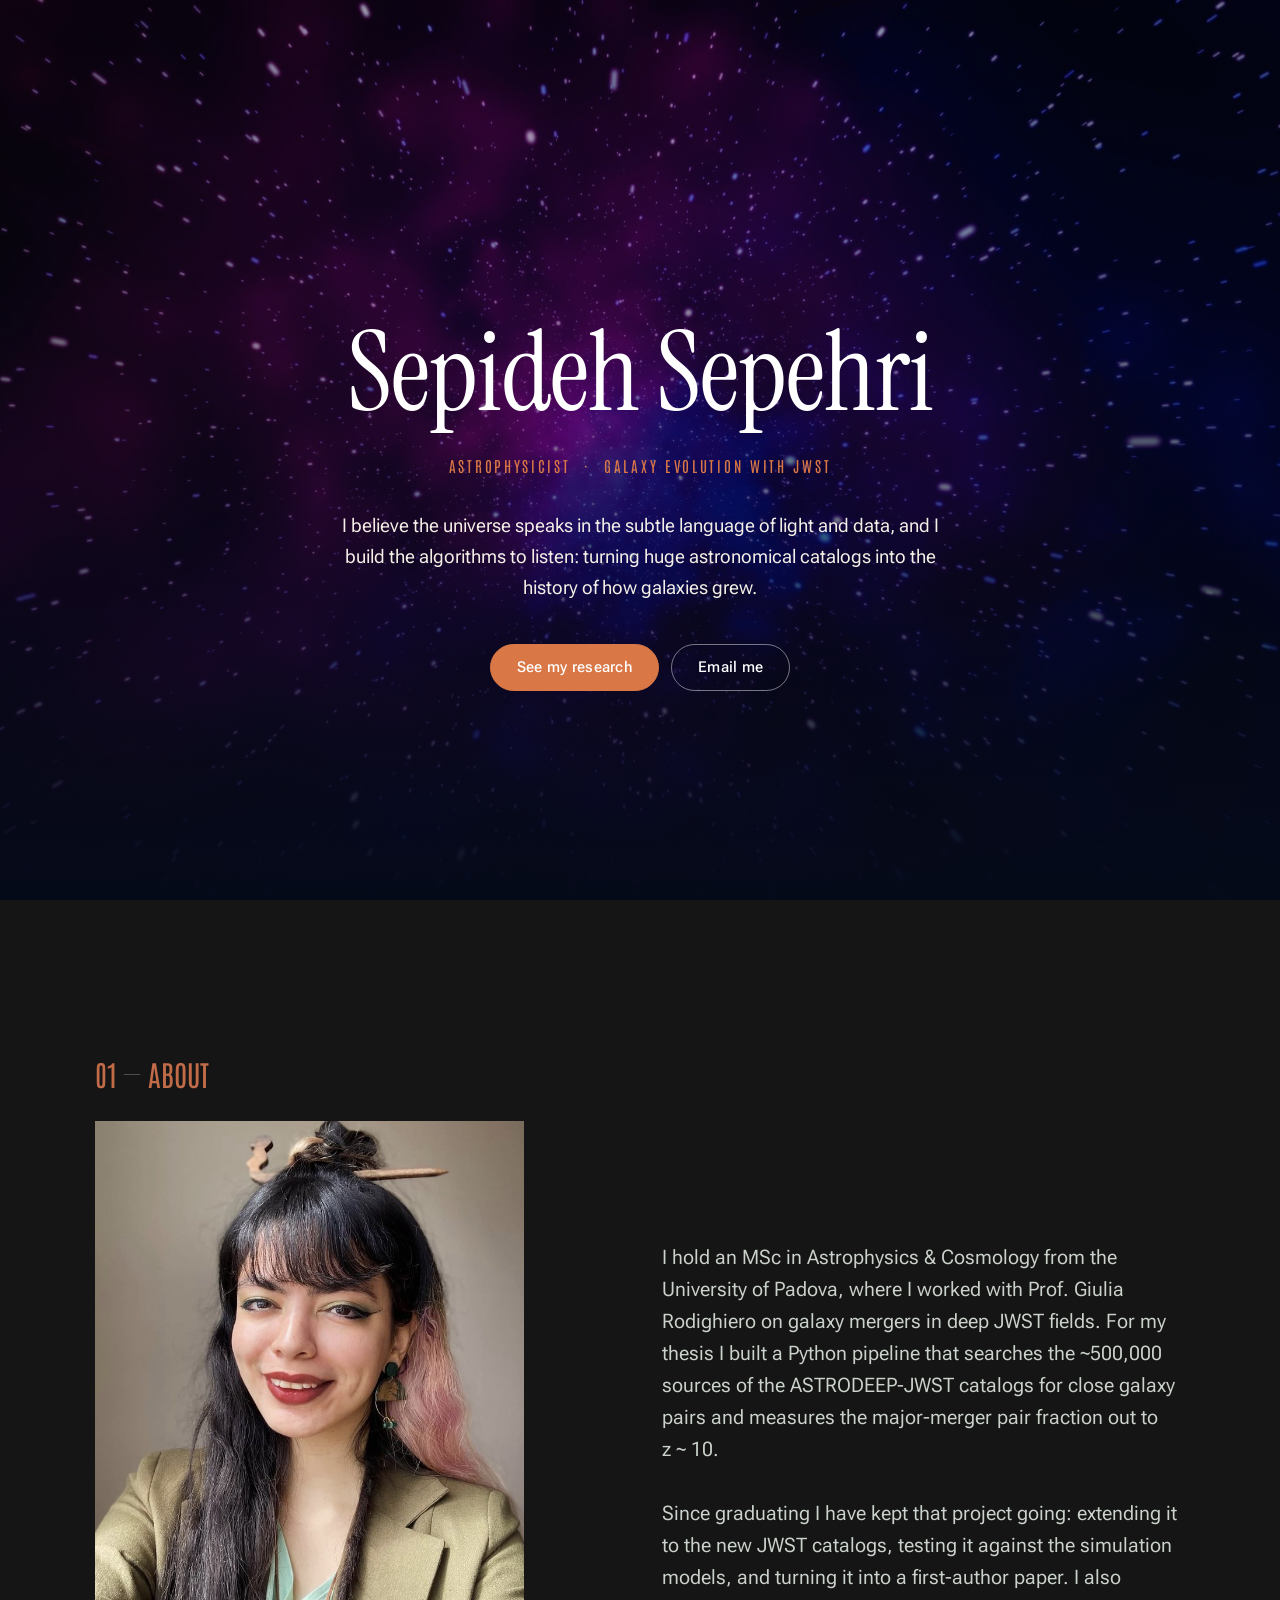
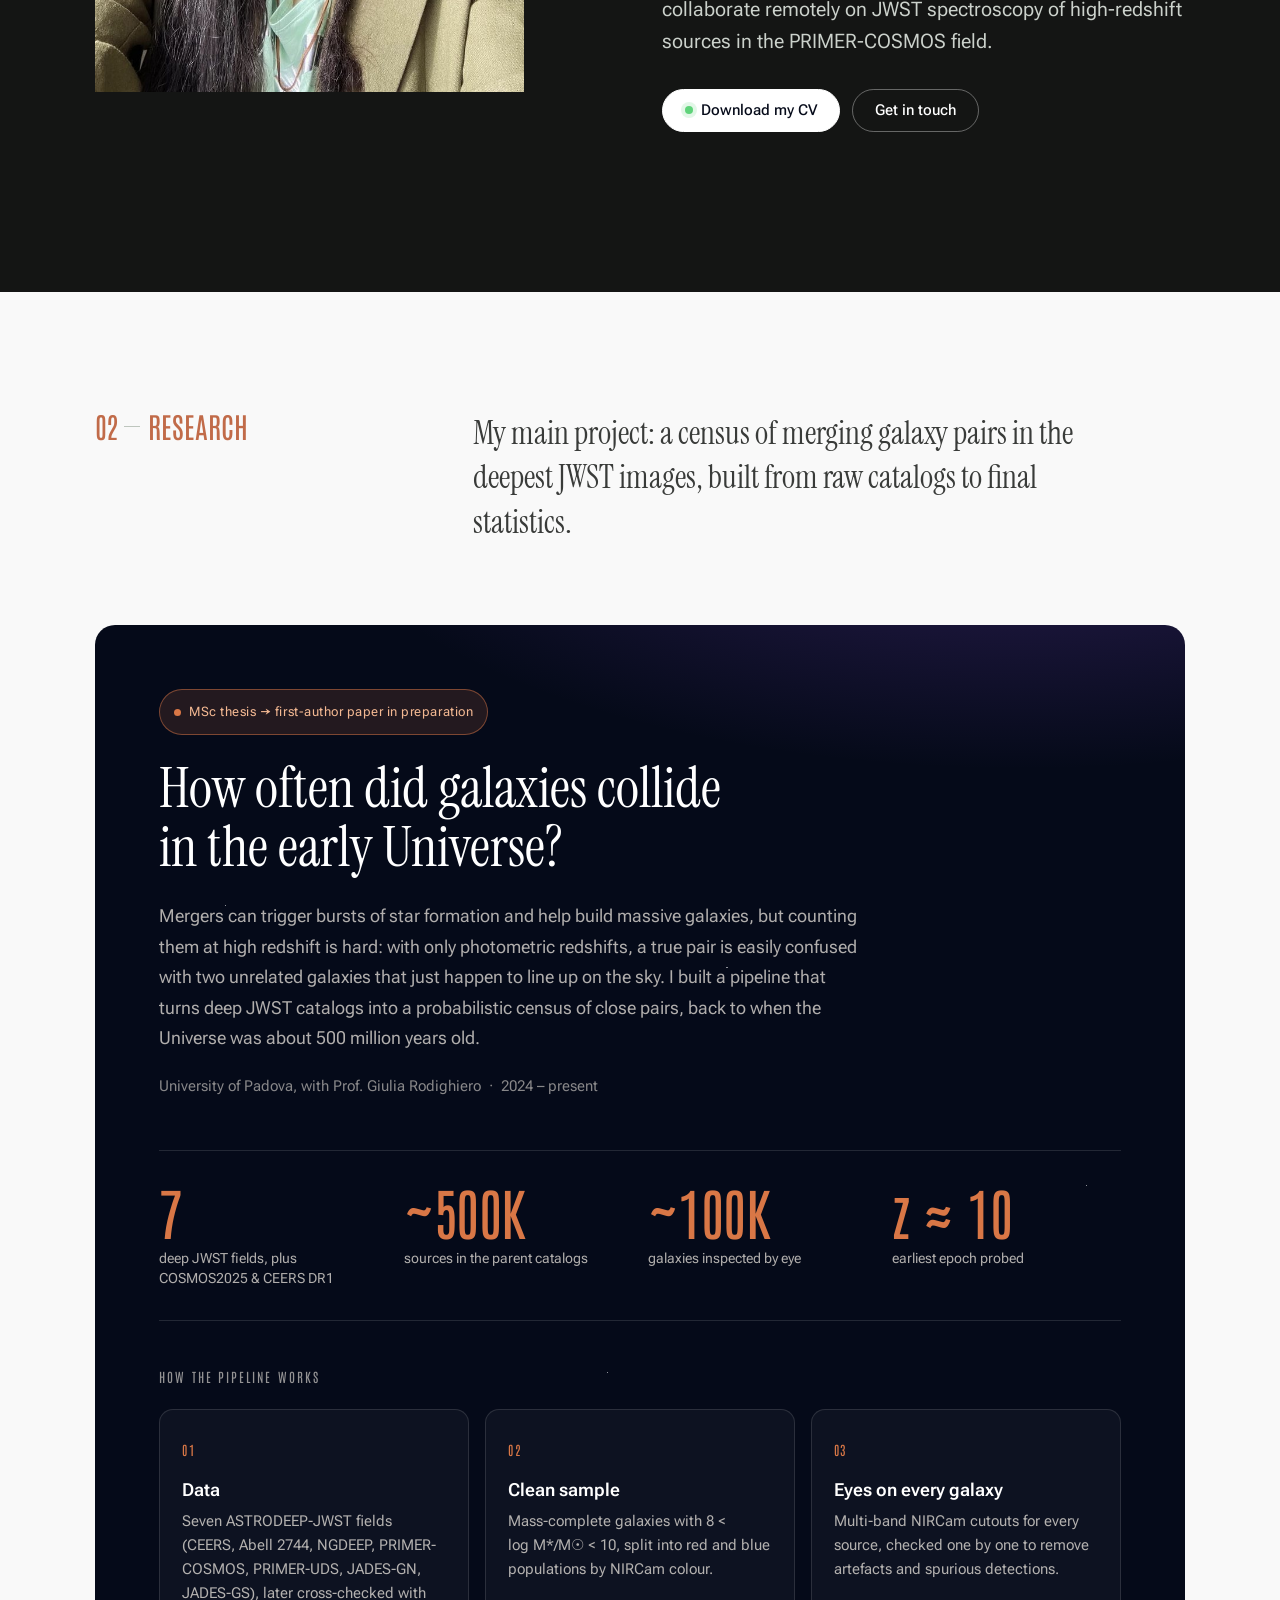
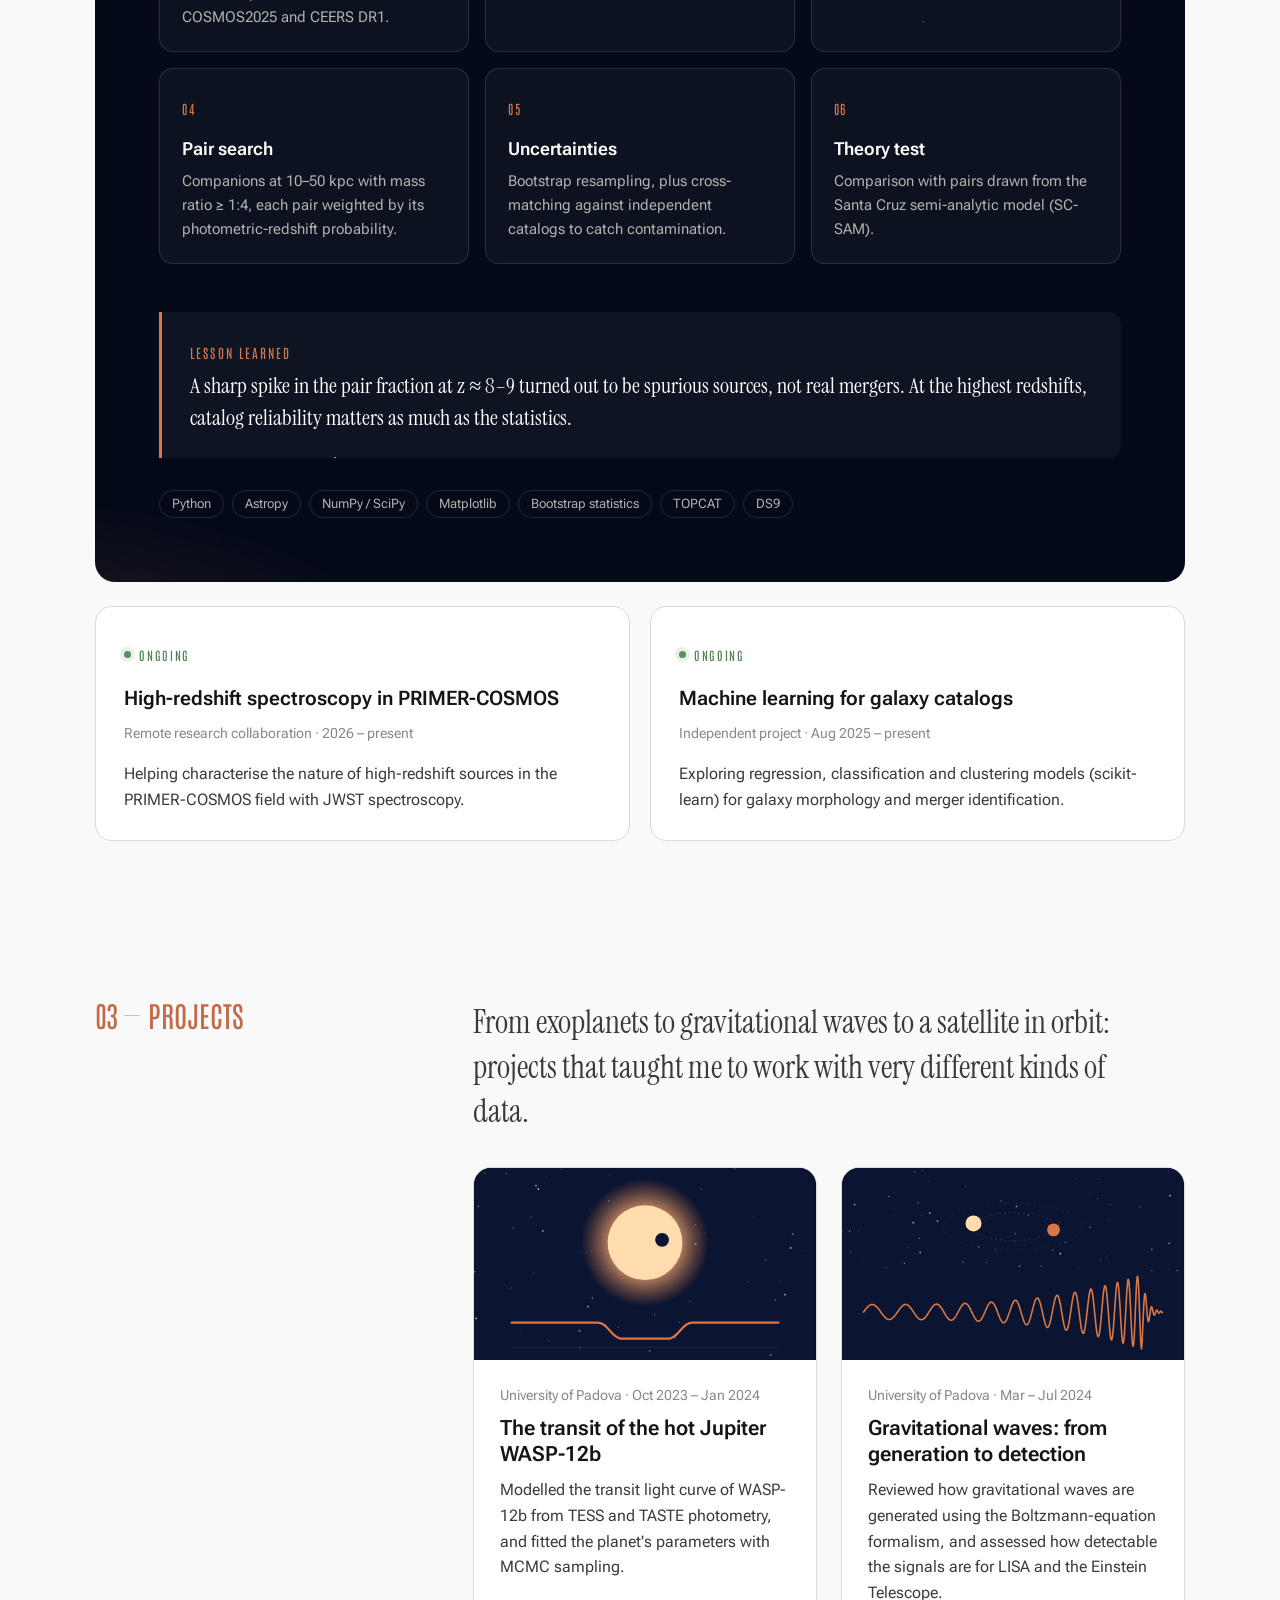
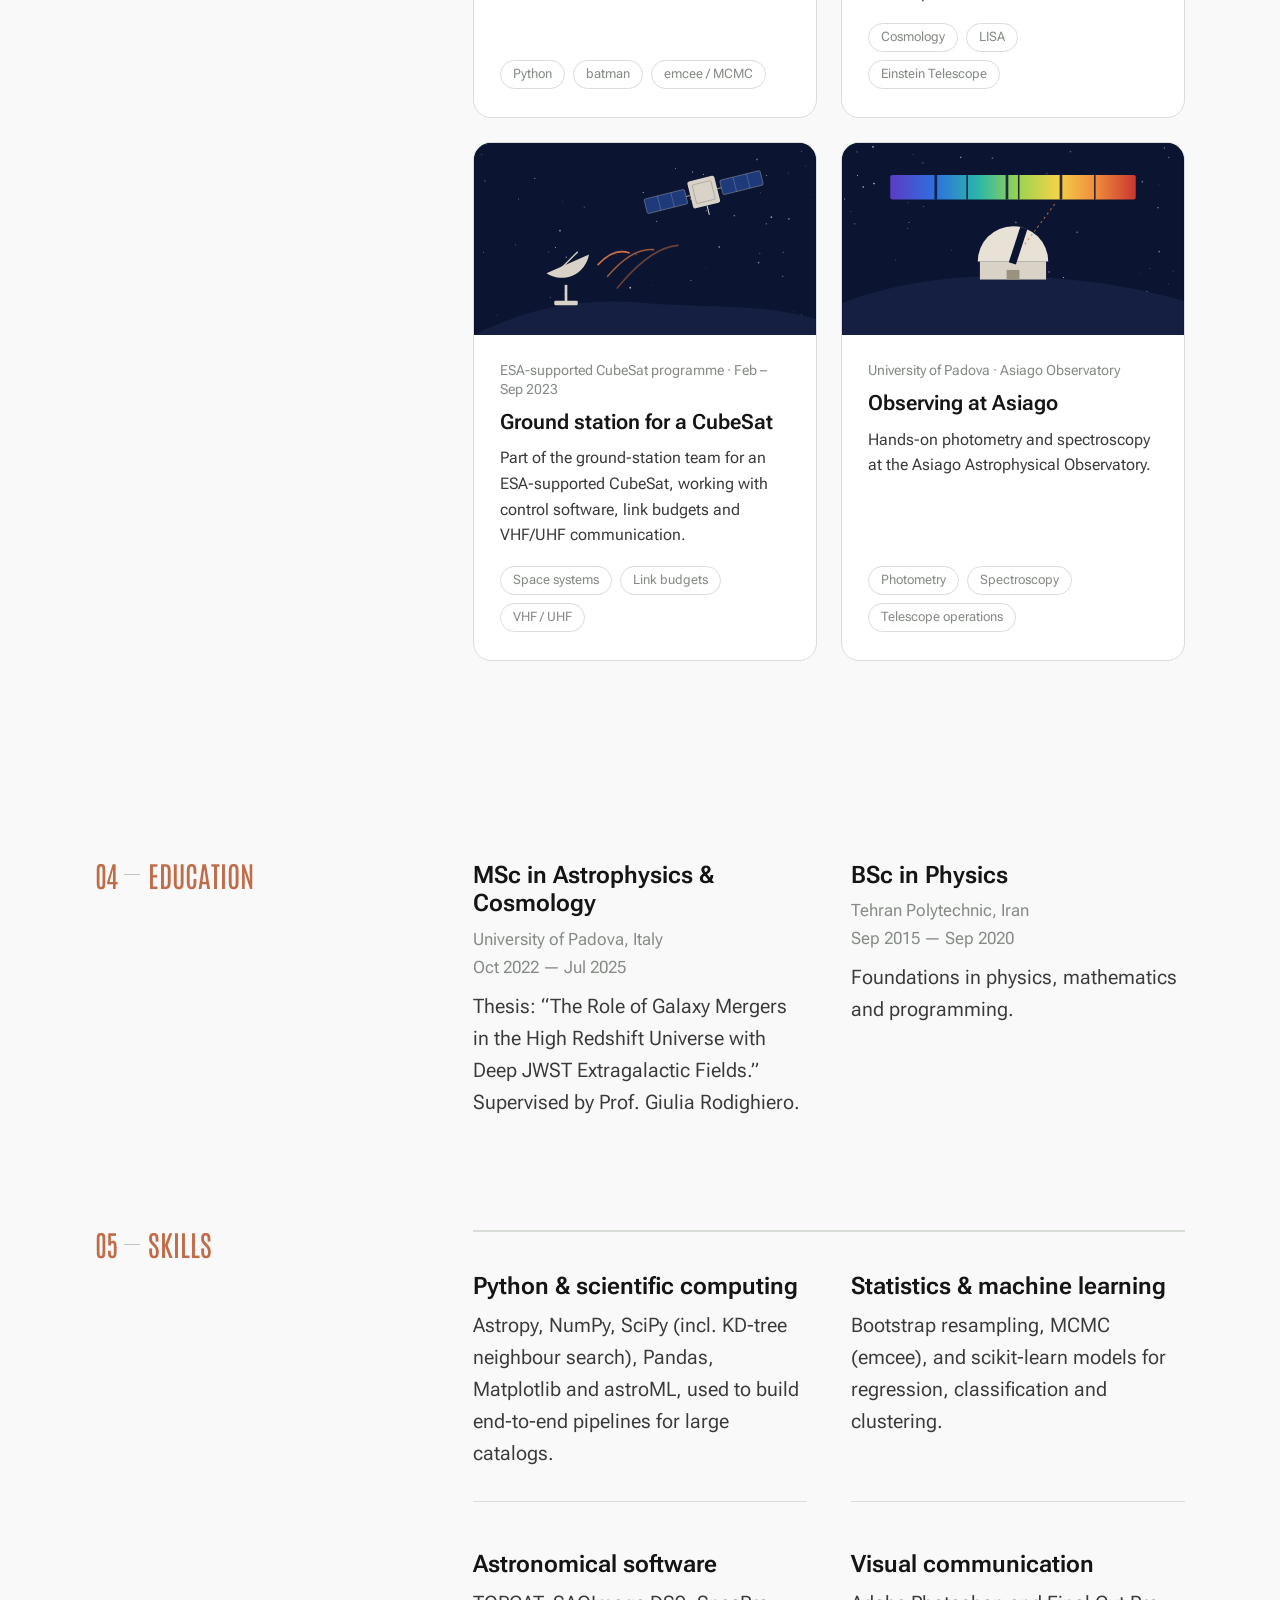
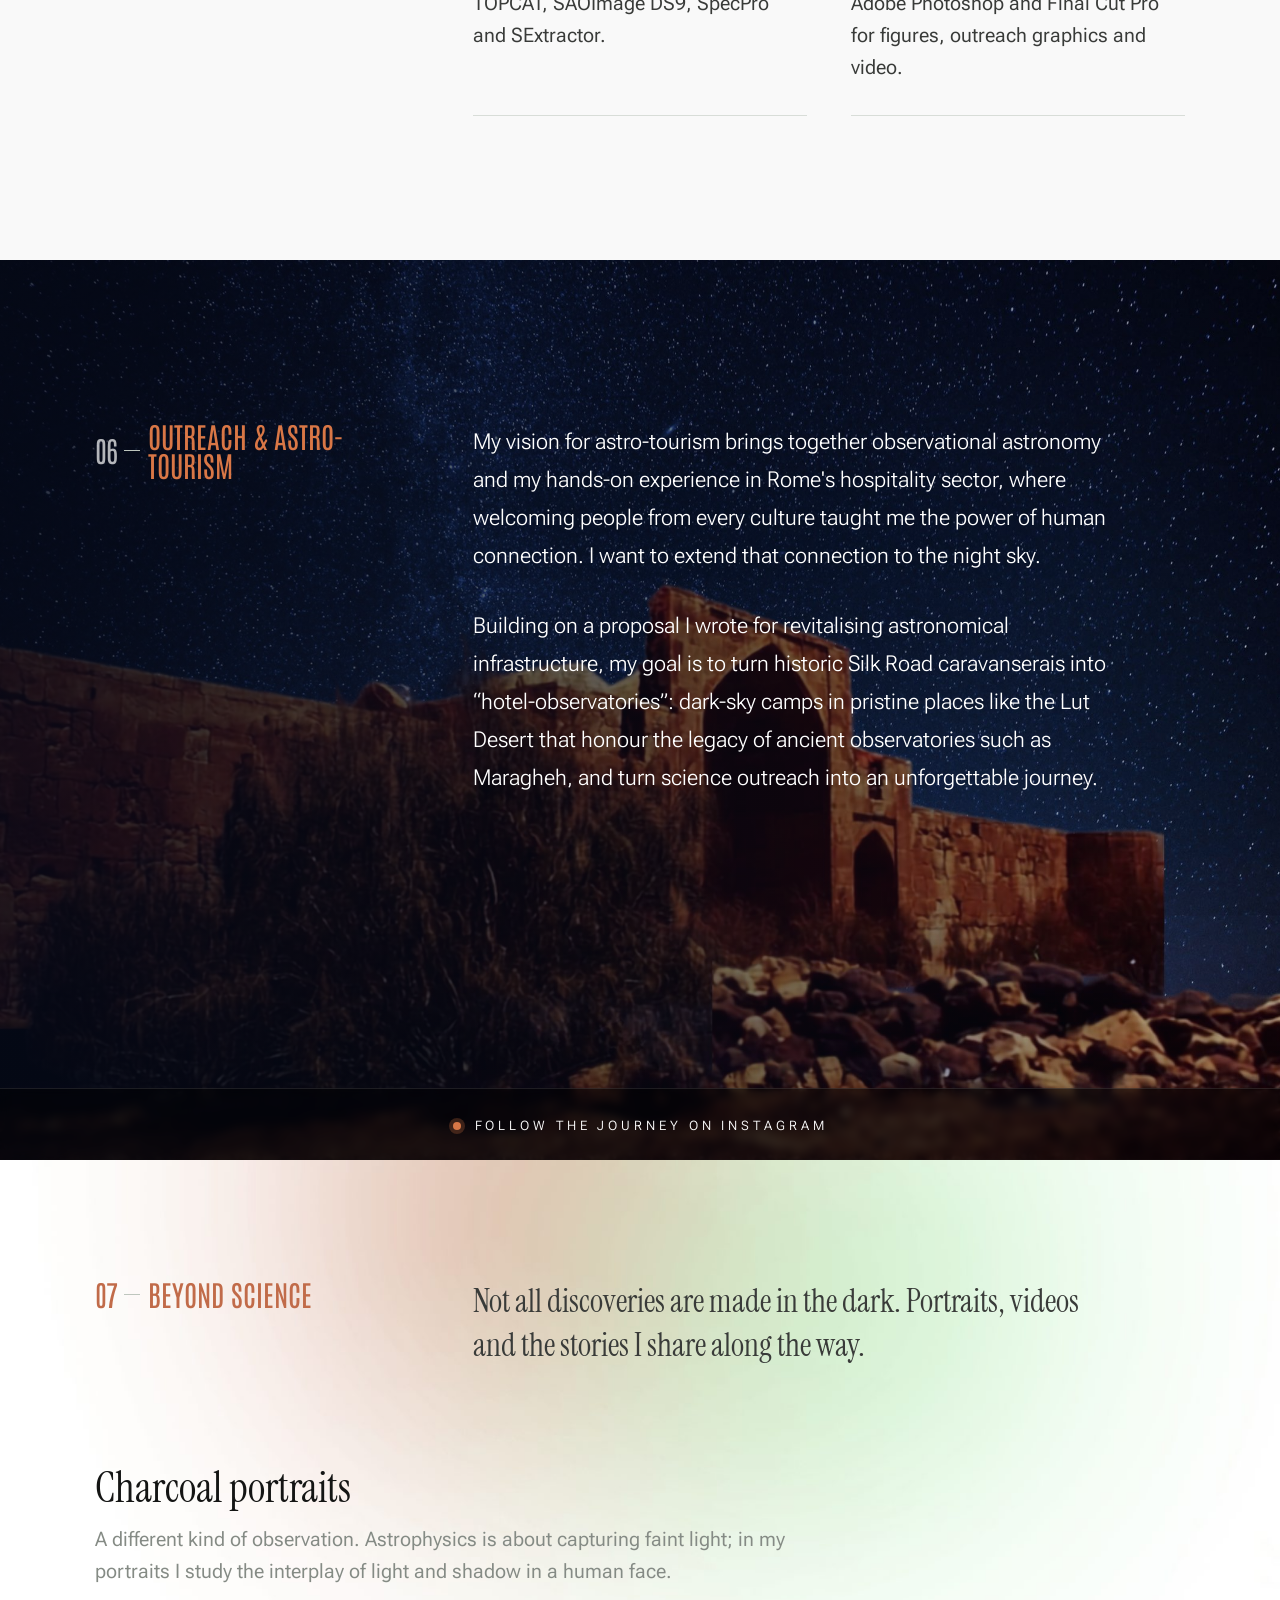
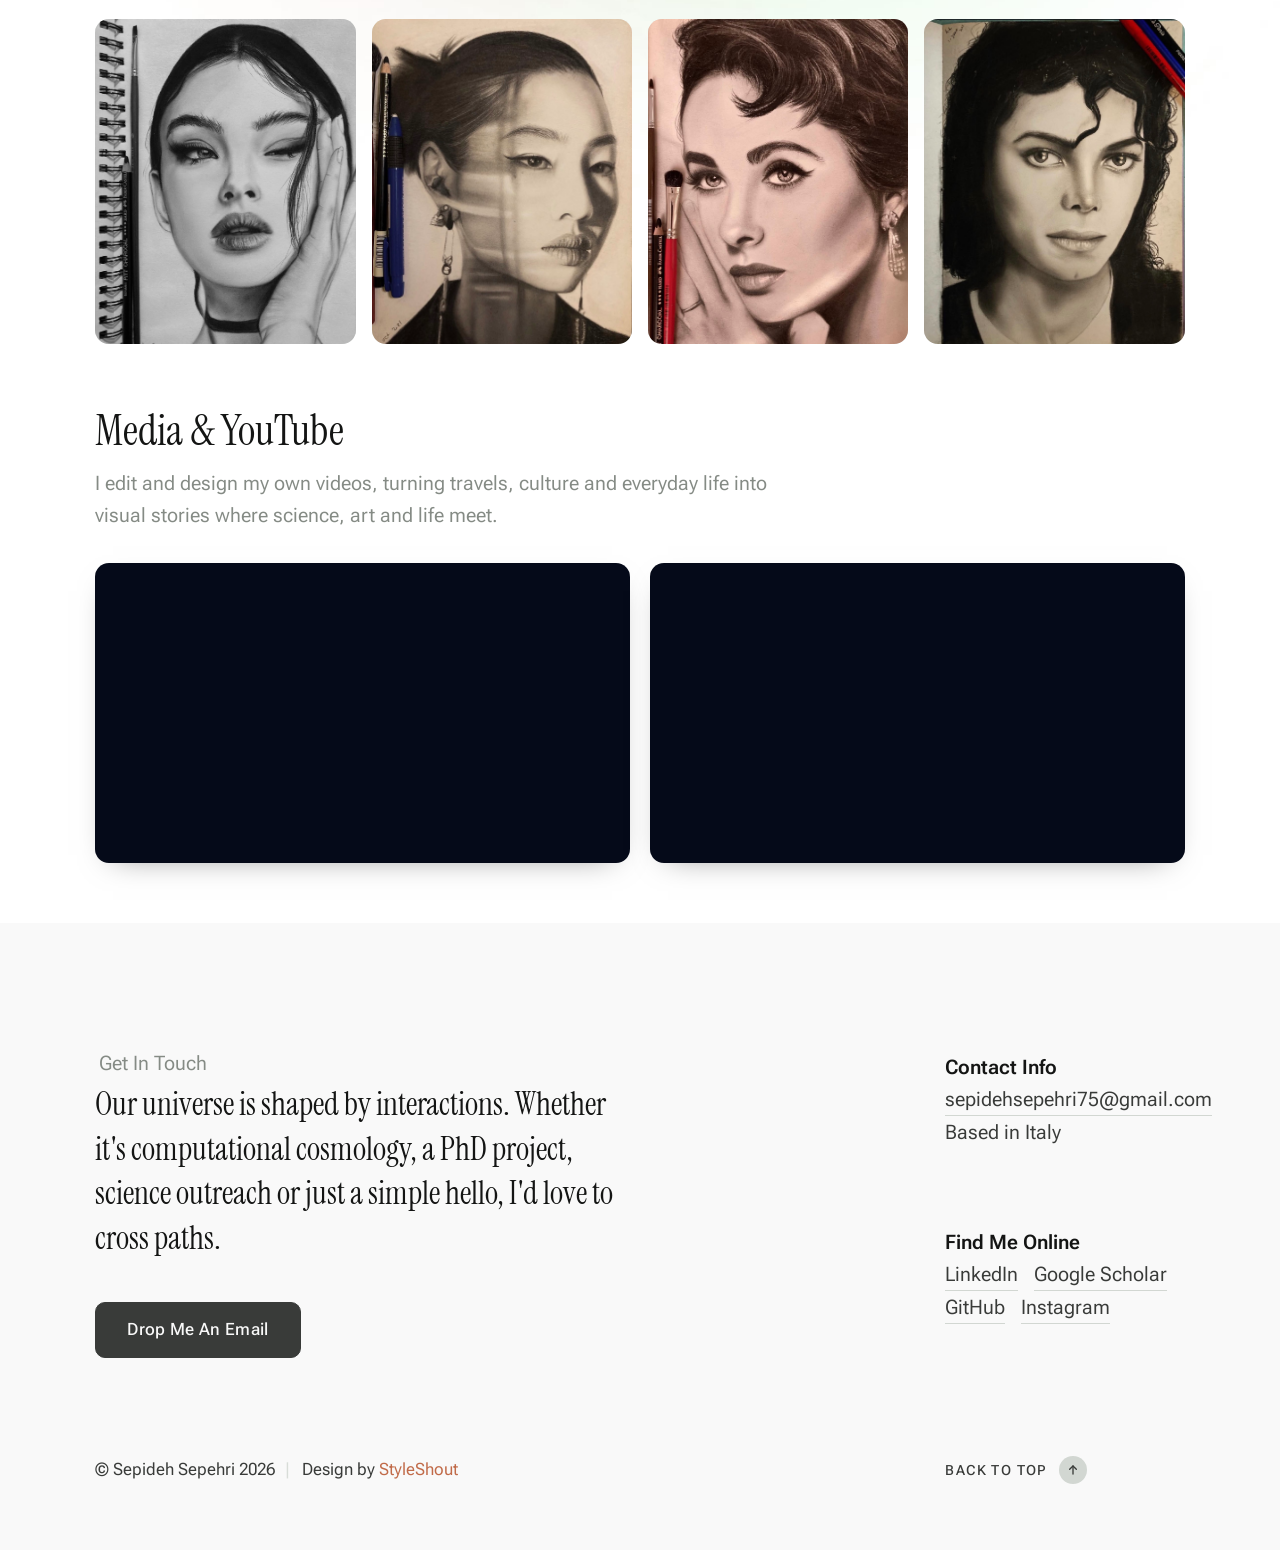
==== commit bdd0a329: "Update index.html" ====
--- a/index.html
+++ b/index.html
@@ -324,7 +324,7 @@
                     <div class="now-card">
                         <span class="now-card__label">Ongoing</span>
                         <h4>High-redshift spectroscopy in PRIMER-COSMOS</h4>
-                        <p class="now-card__meta">Remote research collaboration with Dr.&nbsp;Ali Khostovan · 2026 – present</p>
+                        <p class="now-card__meta">Remote research collaboration · 2026 – present</p>
                         <p>Helping characterise the nature of high-redshift sources in the PRIMER-COSMOS field with JWST spectroscopy.</p>
                     </div>
 
@@ -688,7 +688,6 @@
                     </p>
                     <div class="footer-buttons">
                         <a href="mailto:sepidehsepehri75@gmail.com" class="btn">Drop Me An Email</a>
-                        <a href="Sepideh_Sepehri_CV_PHD.pdf" class="btn btn--ghost" target="_blank" rel="noopener">Download CV</a>
                     </div>
                 </div> <!-- end s-footer__top-start -->
 
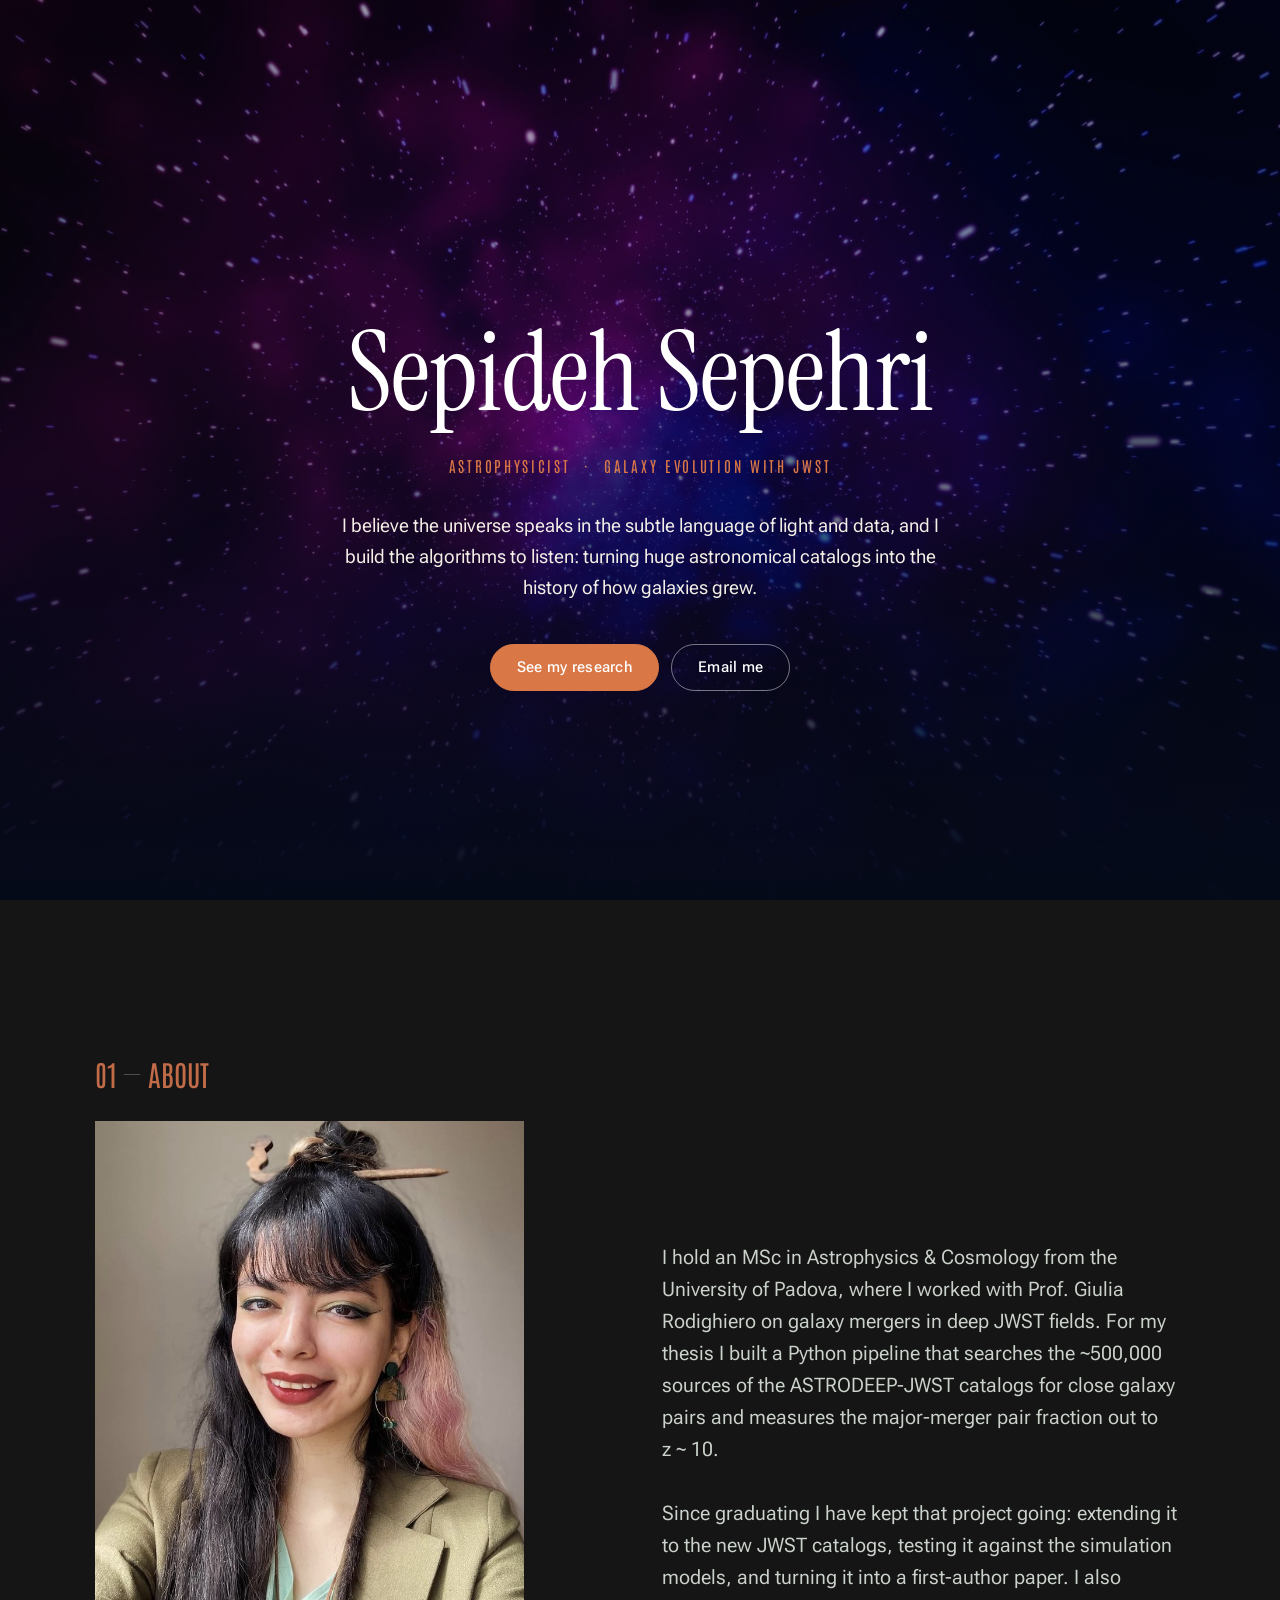
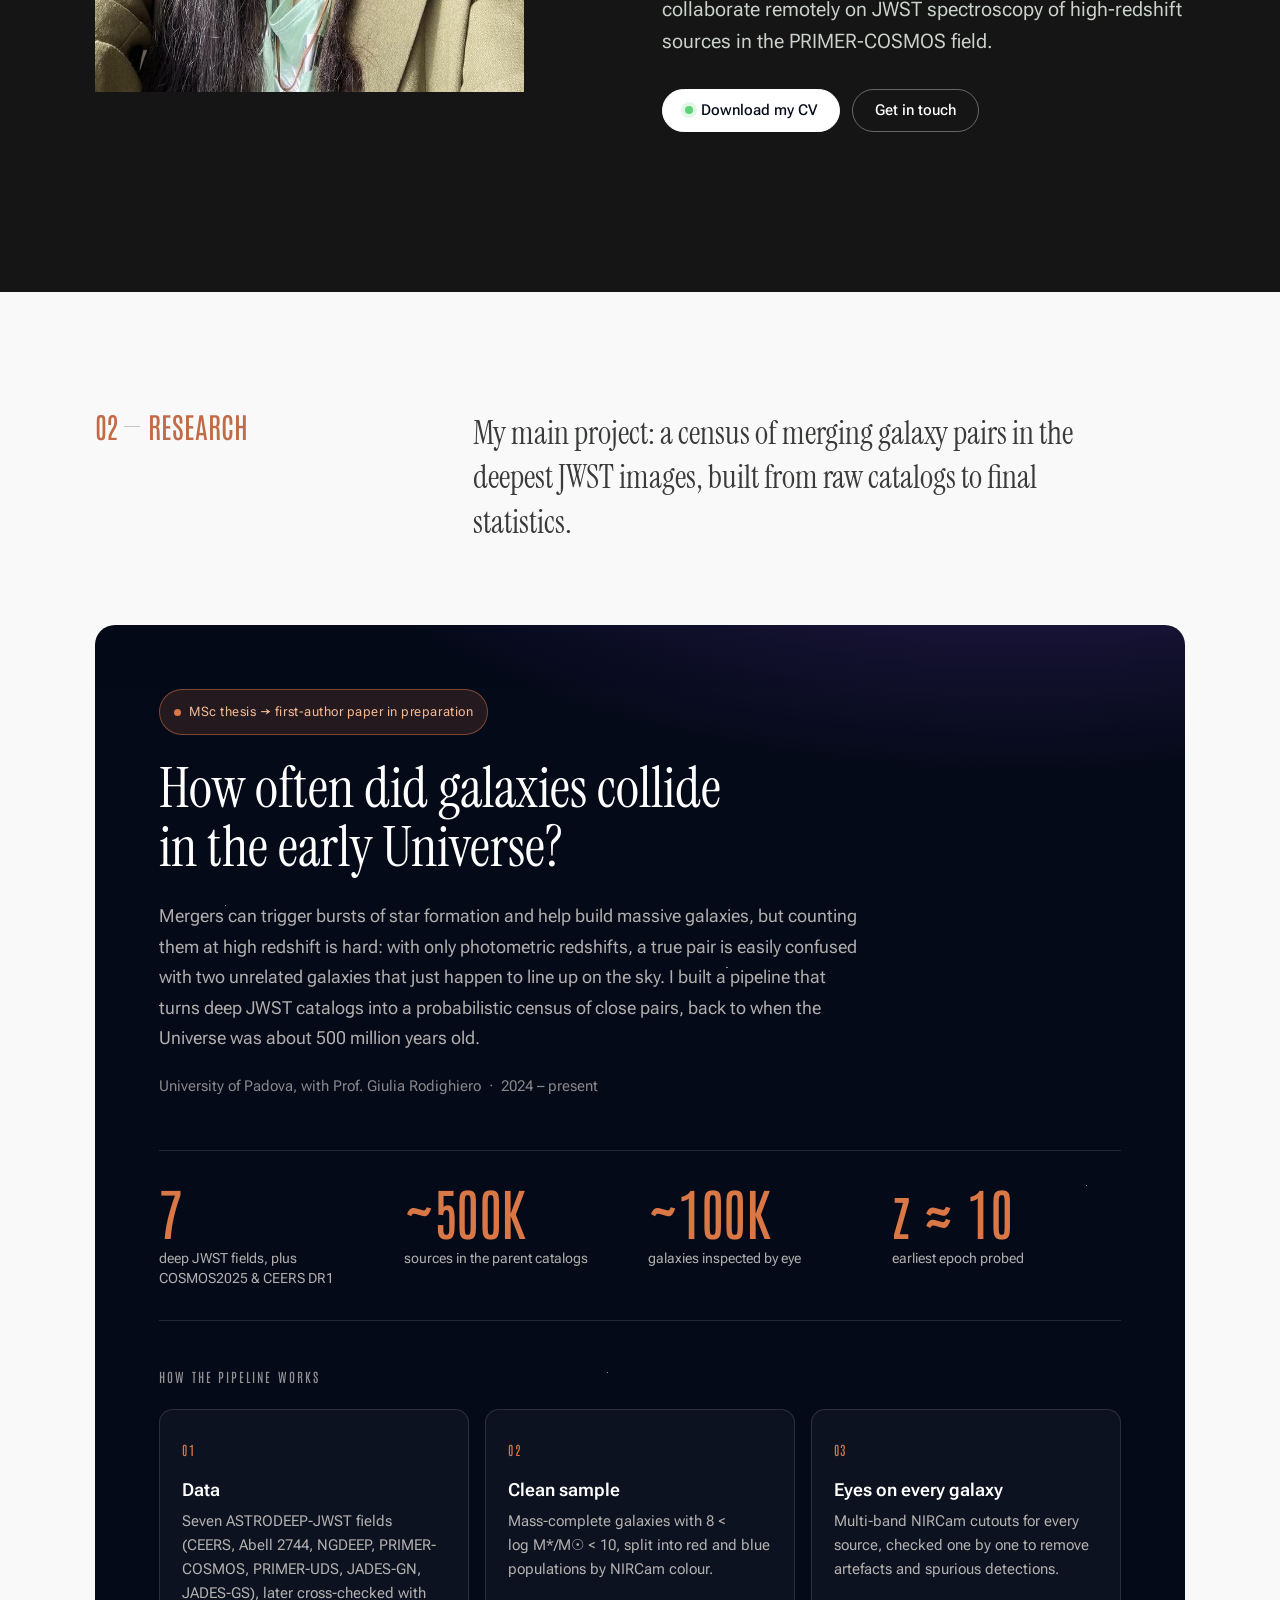
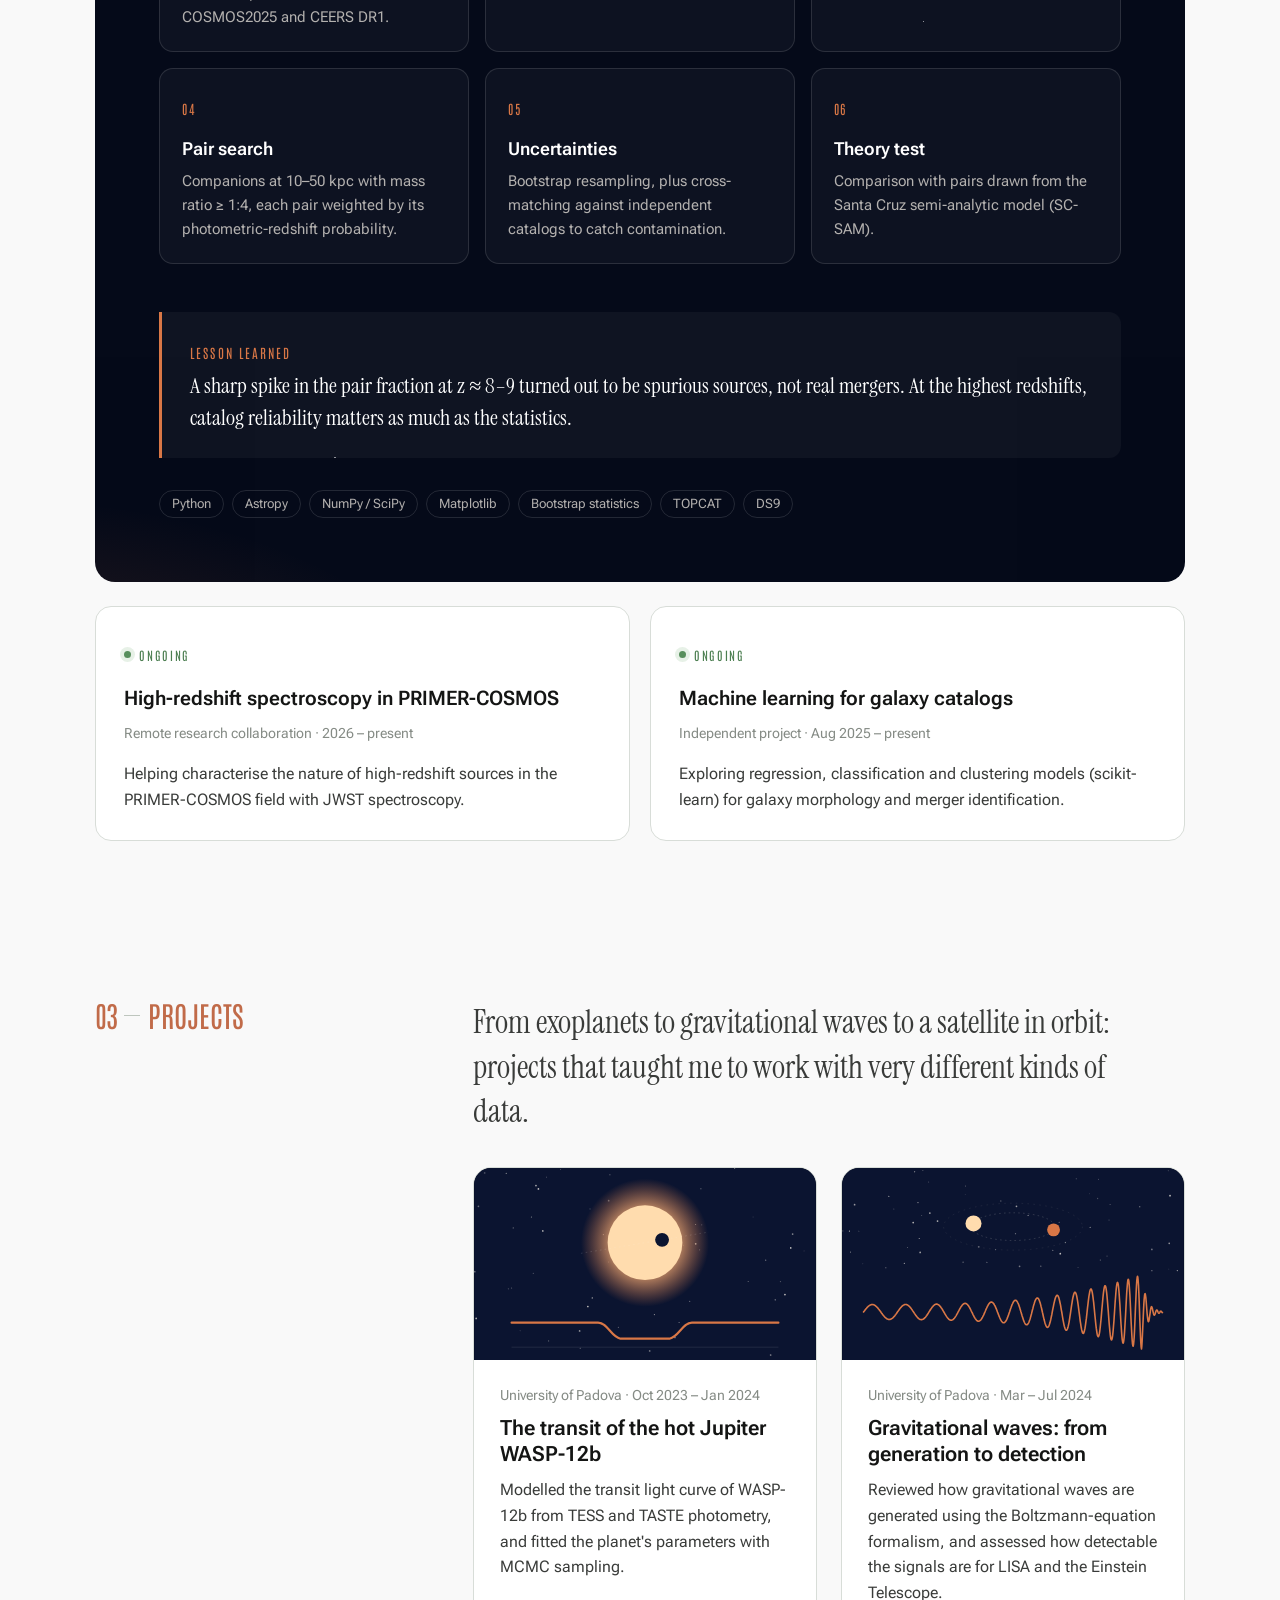
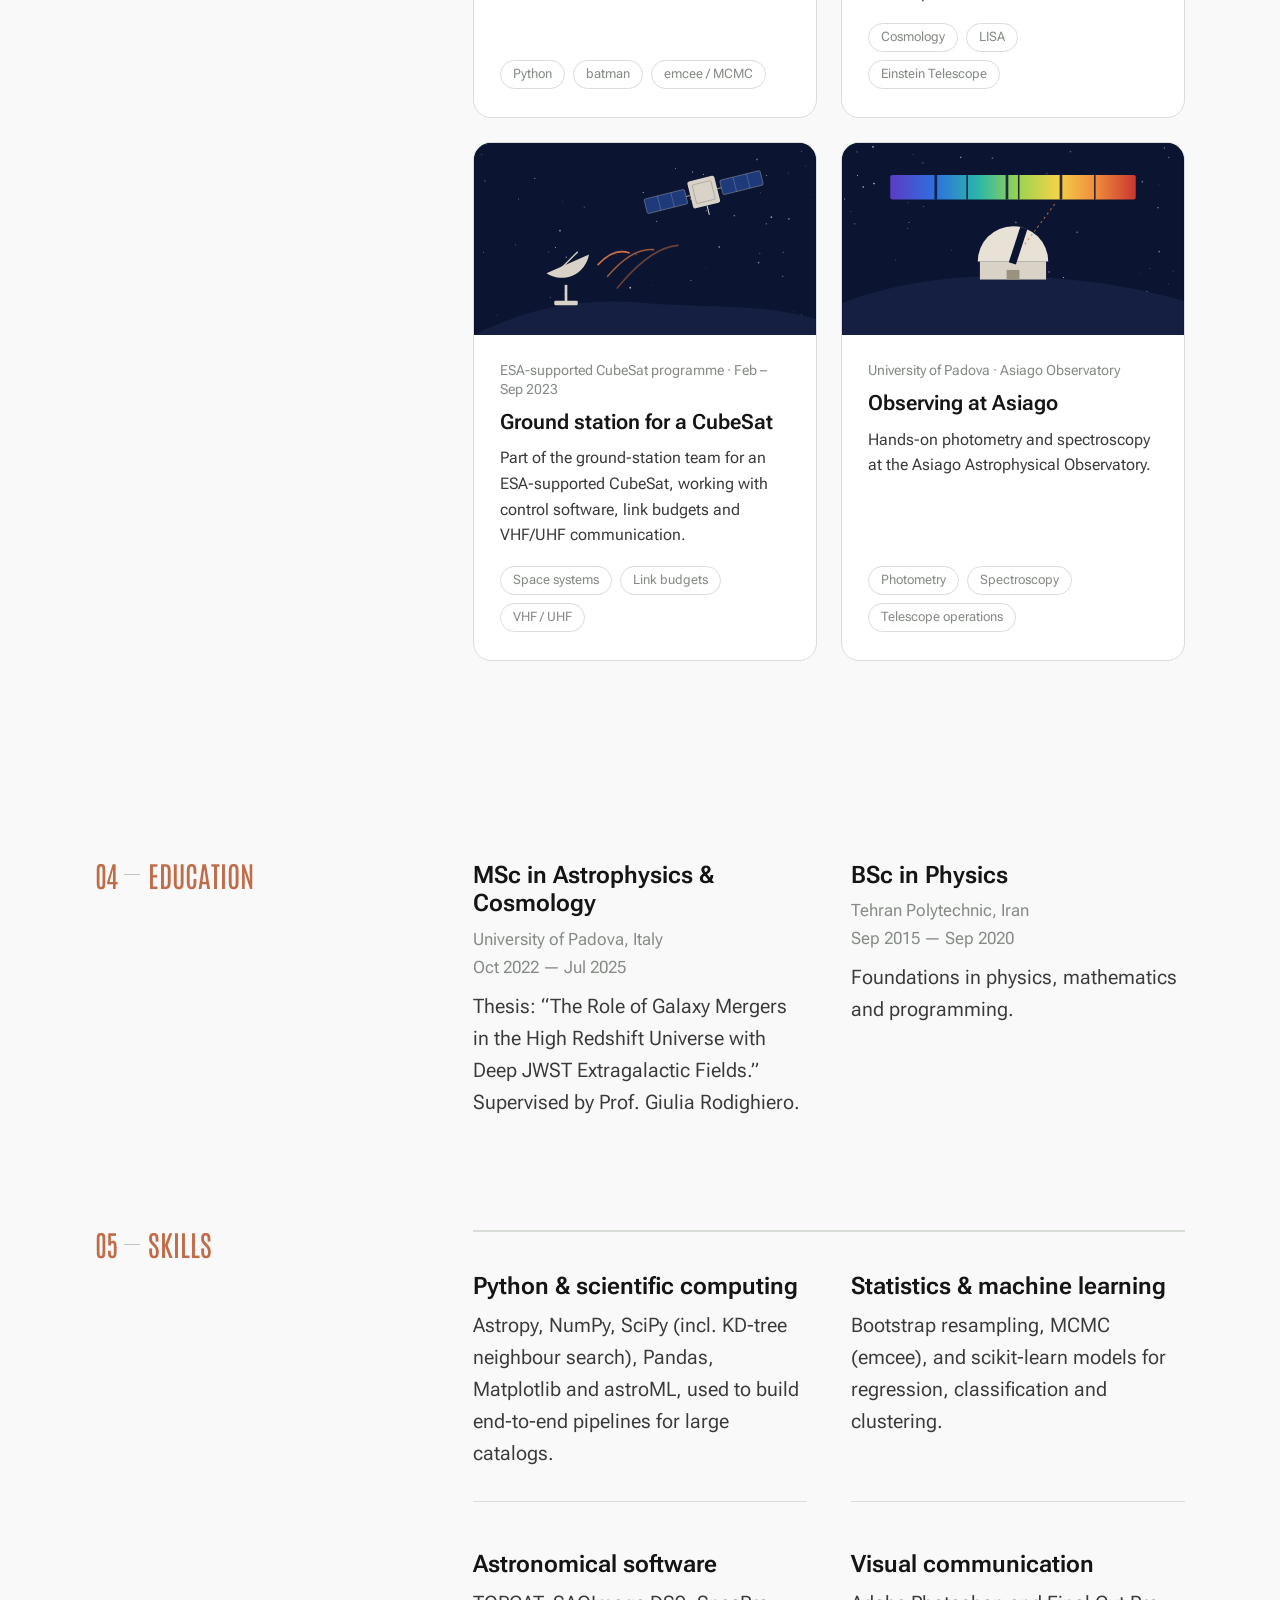
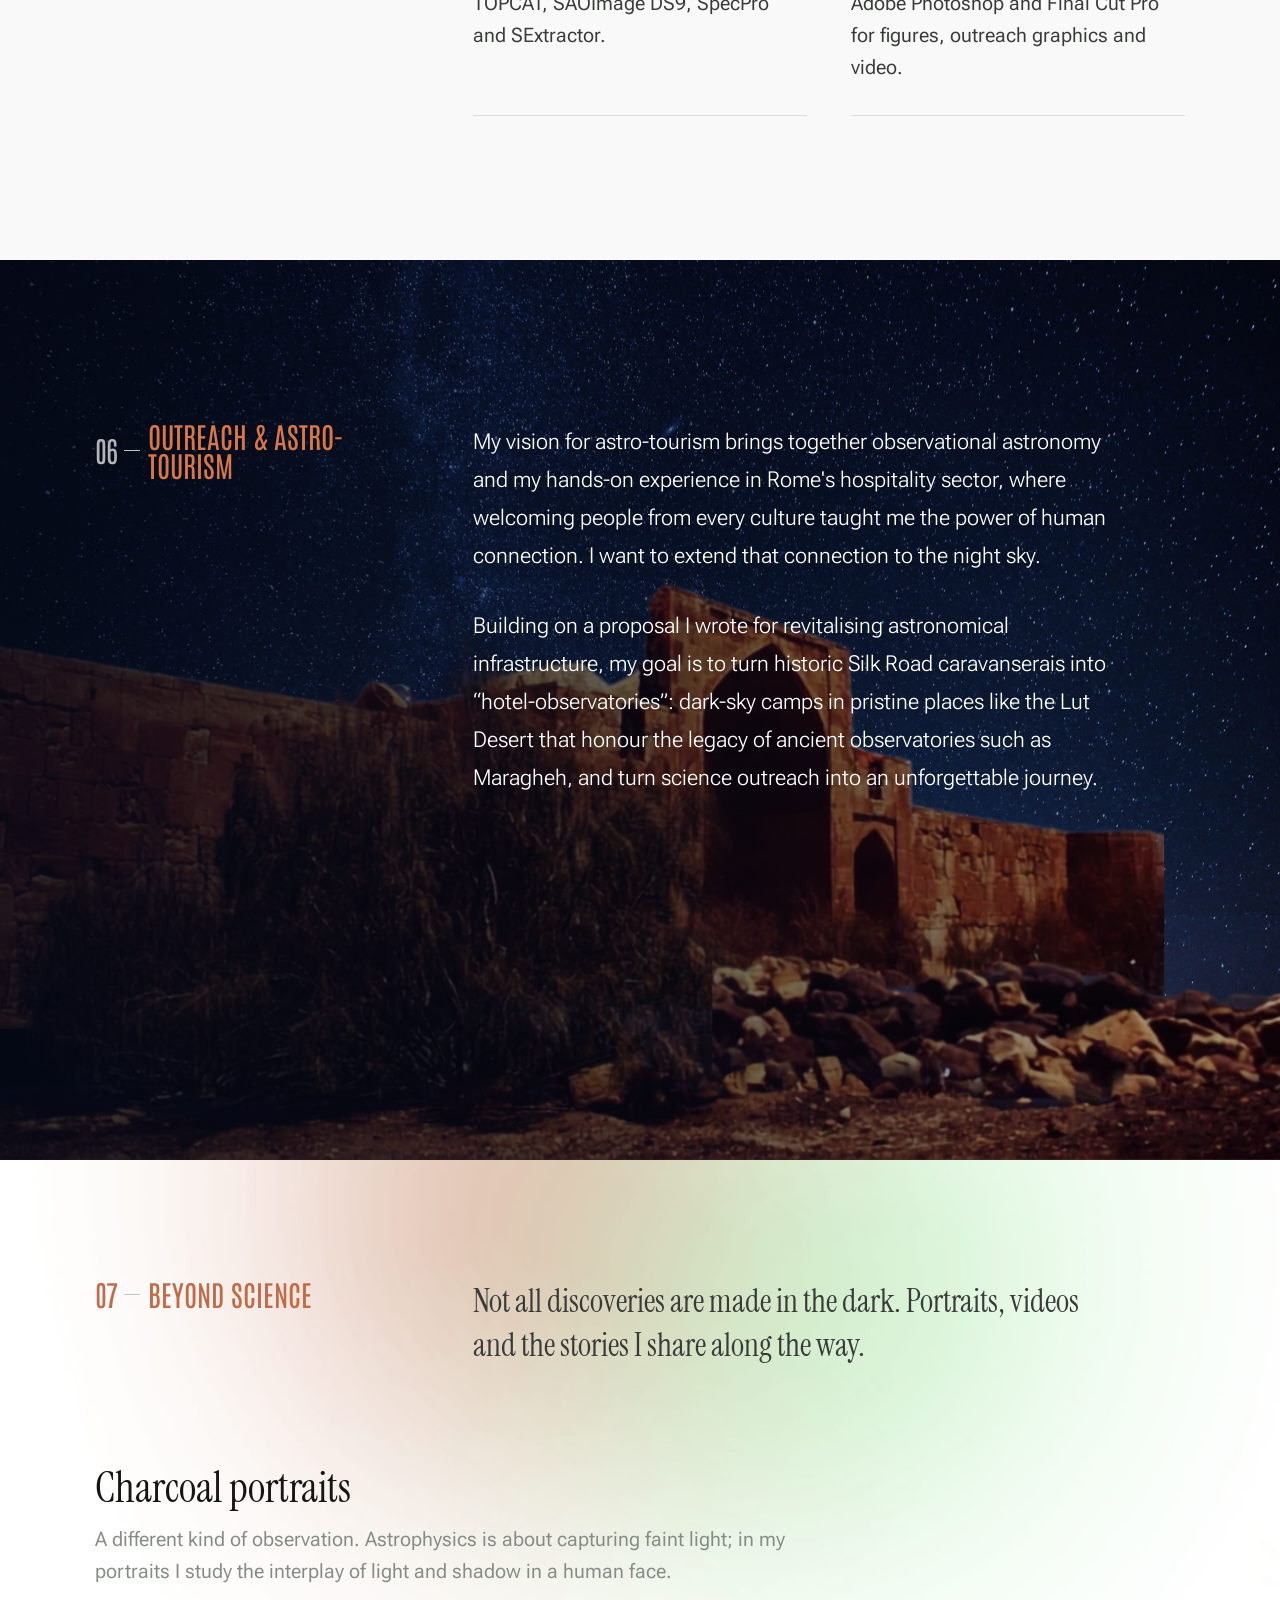
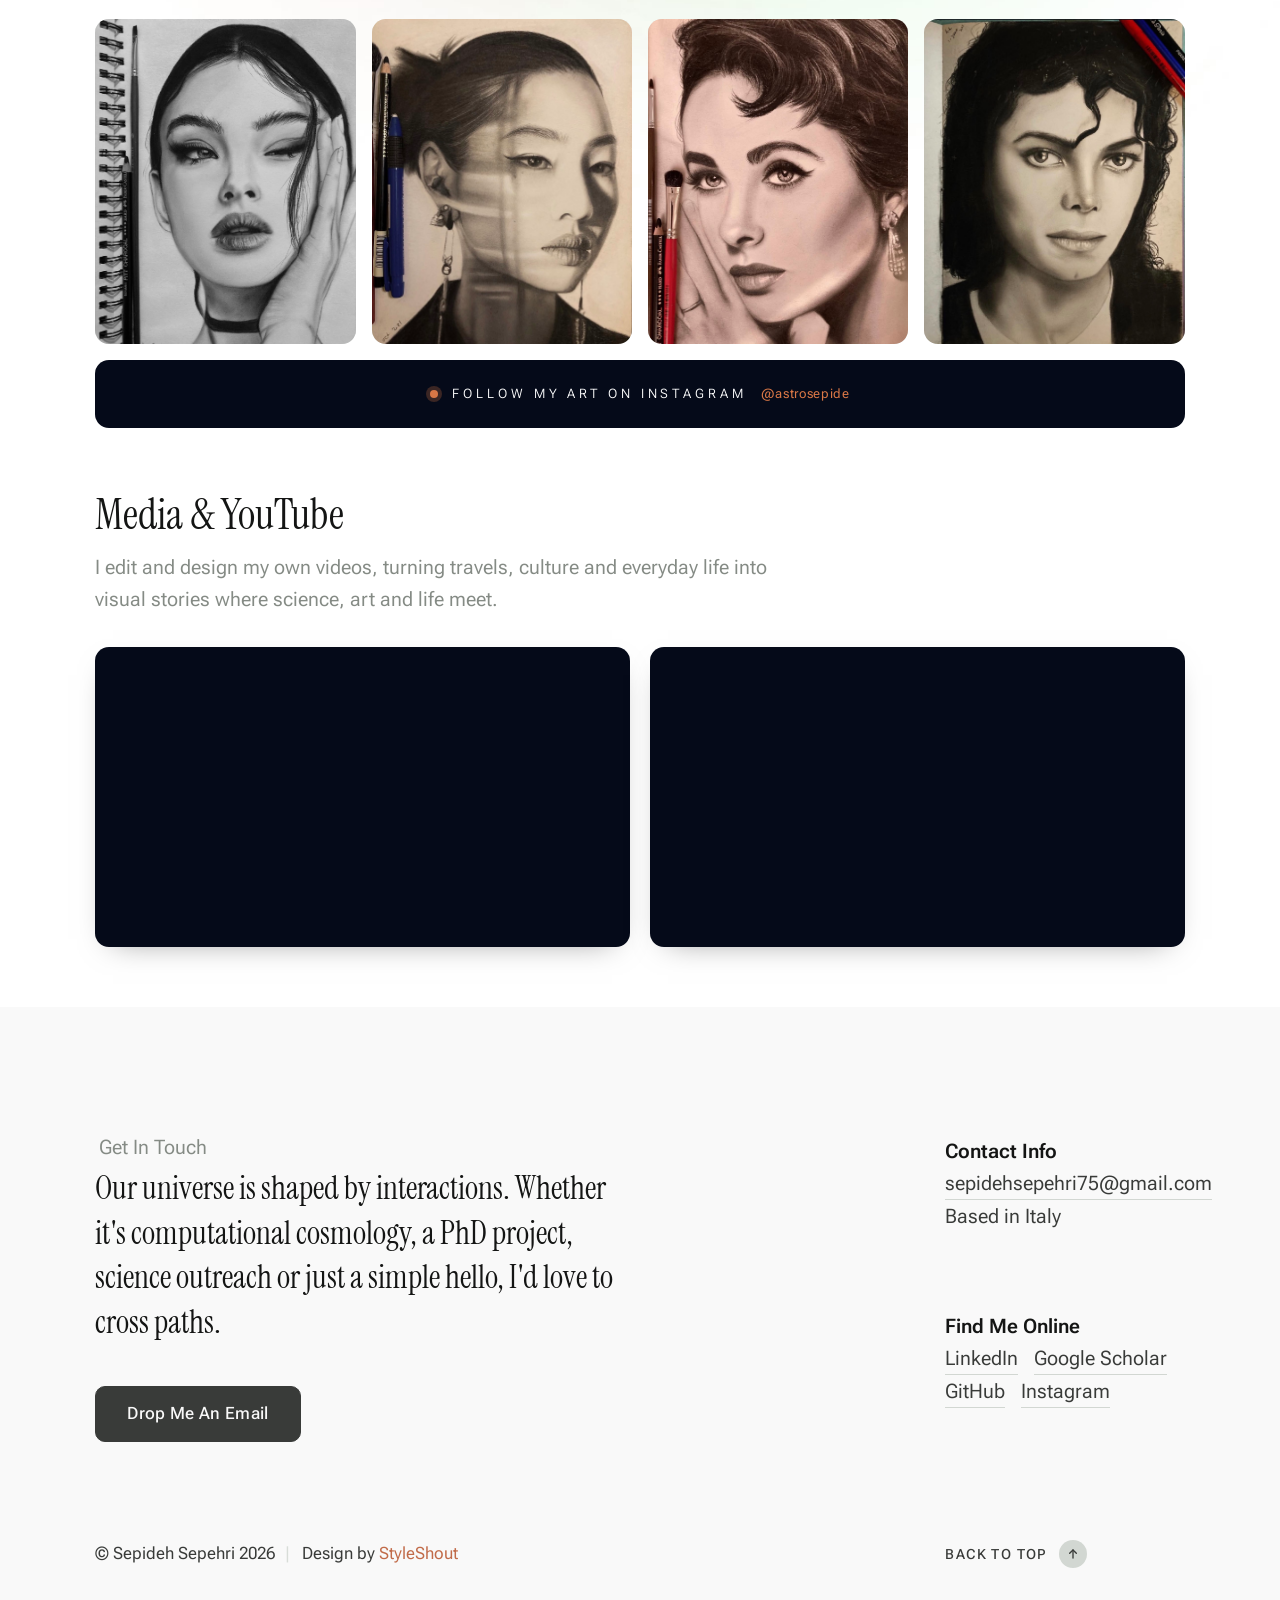
==== commit 7314a733: "Add files via upload" ====
--- a/index.html
+++ b/index.html
@@ -559,12 +559,6 @@
                 </div>
             </div>
 
-            <div class="astro-banner">
-                <a href="https://www.instagram.com/astrosepide/" target="_blank" rel="noopener">
-                    <span class="dot"></span> Follow the journey on Instagram
-                </a>
-            </div>
-
         </section> <!-- end outreach -->
 
 
@@ -648,6 +642,12 @@
                         </div>
 
                     </div> <!-- end art-grid -->
+
+                    <a class="follow-strip" href="https://www.instagram.com/astrosepide/" target="_blank" rel="noopener">
+                        <span class="dot"></span>
+                        <span class="follow-strip__text">Follow my art on Instagram</span>
+                        <span class="follow-strip__handle">@astrosepide</span>
+                    </a>
                 </div> <!-- end drawings -->
 
                 <!-- videos -->
@@ -790,4 +790,4 @@
     <script src="js/main.js"></script>
 
 </body>
-</html>
+</html>
--- a/css/custom.css
+++ b/css/custom.css
@@ -434,8 +434,9 @@
 .cs-insight {
     margin       : 4.8rem 0 0;
     padding      : 2.4rem 2.8rem;
-    border-left  : 3px solid var(--accent);
-    border-radius: 0 12px 12px 0;
+    border-inline-start       : 3px solid var(--accent);
+    border-start-end-radius   : 12px;
+    border-end-end-radius     : 12px;
     background   : rgba(255, 255, 255, .04);
 }
 
@@ -623,7 +624,7 @@
     background-position: center;
     min-height         : 100vh;
     padding-top        : 18vh;
-    padding-bottom     : 14rem;
+    padding-bottom     : 12rem;
     border-top         : none;
 }
 
@@ -658,44 +659,6 @@
 
 #outreach p + p {
     margin-top: 2rem;
-}
-
-.astro-banner {
-    position        : absolute;
-    bottom          : 0;
-    left            : 0;
-    width           : 100%;
-    z-index         : 3;
-    padding         : 1.8rem 0;
-    text-align      : center;
-    background-color: rgba(0, 0, 0, .5);
-    border-top      : 1px solid rgba(255, 255, 255, .1);
-    -webkit-backdrop-filter: blur(5px);
-    backdrop-filter : blur(5px);
-}
-
-.astro-banner a {
-    display        : inline-flex;
-    align-items    : center;
-    gap            : 1.4rem;
-    color          : #fff;
-    font-weight    : 300;
-    font-size      : 1.3rem;
-    letter-spacing : 0.3em;
-    text-transform : uppercase;
-    text-decoration: none;
-}
-
-.astro-banner a:hover {
-    color: var(--accent);
-}
-
-.astro-banner .dot {
-    width           : 8px;
-    height          : 8px;
-    border-radius   : 50%;
-    background-color: var(--accent);
-    box-shadow      : 0 0 0 4px rgba(217, 119, 70, .25);
 }
 
 /* ---------------------------------------------------------------------
@@ -751,6 +714,47 @@
     object-fit: cover;
 }
 
+/* instagram strip under the drawings */
+.follow-strip {
+    display         : flex;
+    align-items     : center;
+    justify-content : center;
+    flex-wrap       : wrap;
+    gap             : 0.6rem 1.4rem;
+    margin-top      : 1.6rem;
+    padding         : 1.8rem 2rem;
+    border-radius   : 14px;
+    background-color: var(--night);
+    color           : #fff;
+    text-decoration : none;
+    font-weight     : 300;
+    font-size       : 1.3rem;
+    letter-spacing  : 0.3em;
+    text-transform  : uppercase;
+    transition      : background-color .25s;
+}
+
+.follow-strip:hover,
+.follow-strip:focus {
+    background-color: var(--night-2);
+    color           : #fff;
+}
+
+.follow-strip .dot {
+    width           : 8px;
+    height          : 8px;
+    border-radius   : 50%;
+    background-color: var(--accent);
+    box-shadow      : 0 0 0 4px rgba(217, 119, 70, .25);
+}
+
+.follow-strip__handle {
+    color         : var(--accent);
+    text-transform: none;
+    letter-spacing: 0.05em;
+    font-weight   : 400;
+}
+
 /* videos */
 .video-grid {
     display              : grid;
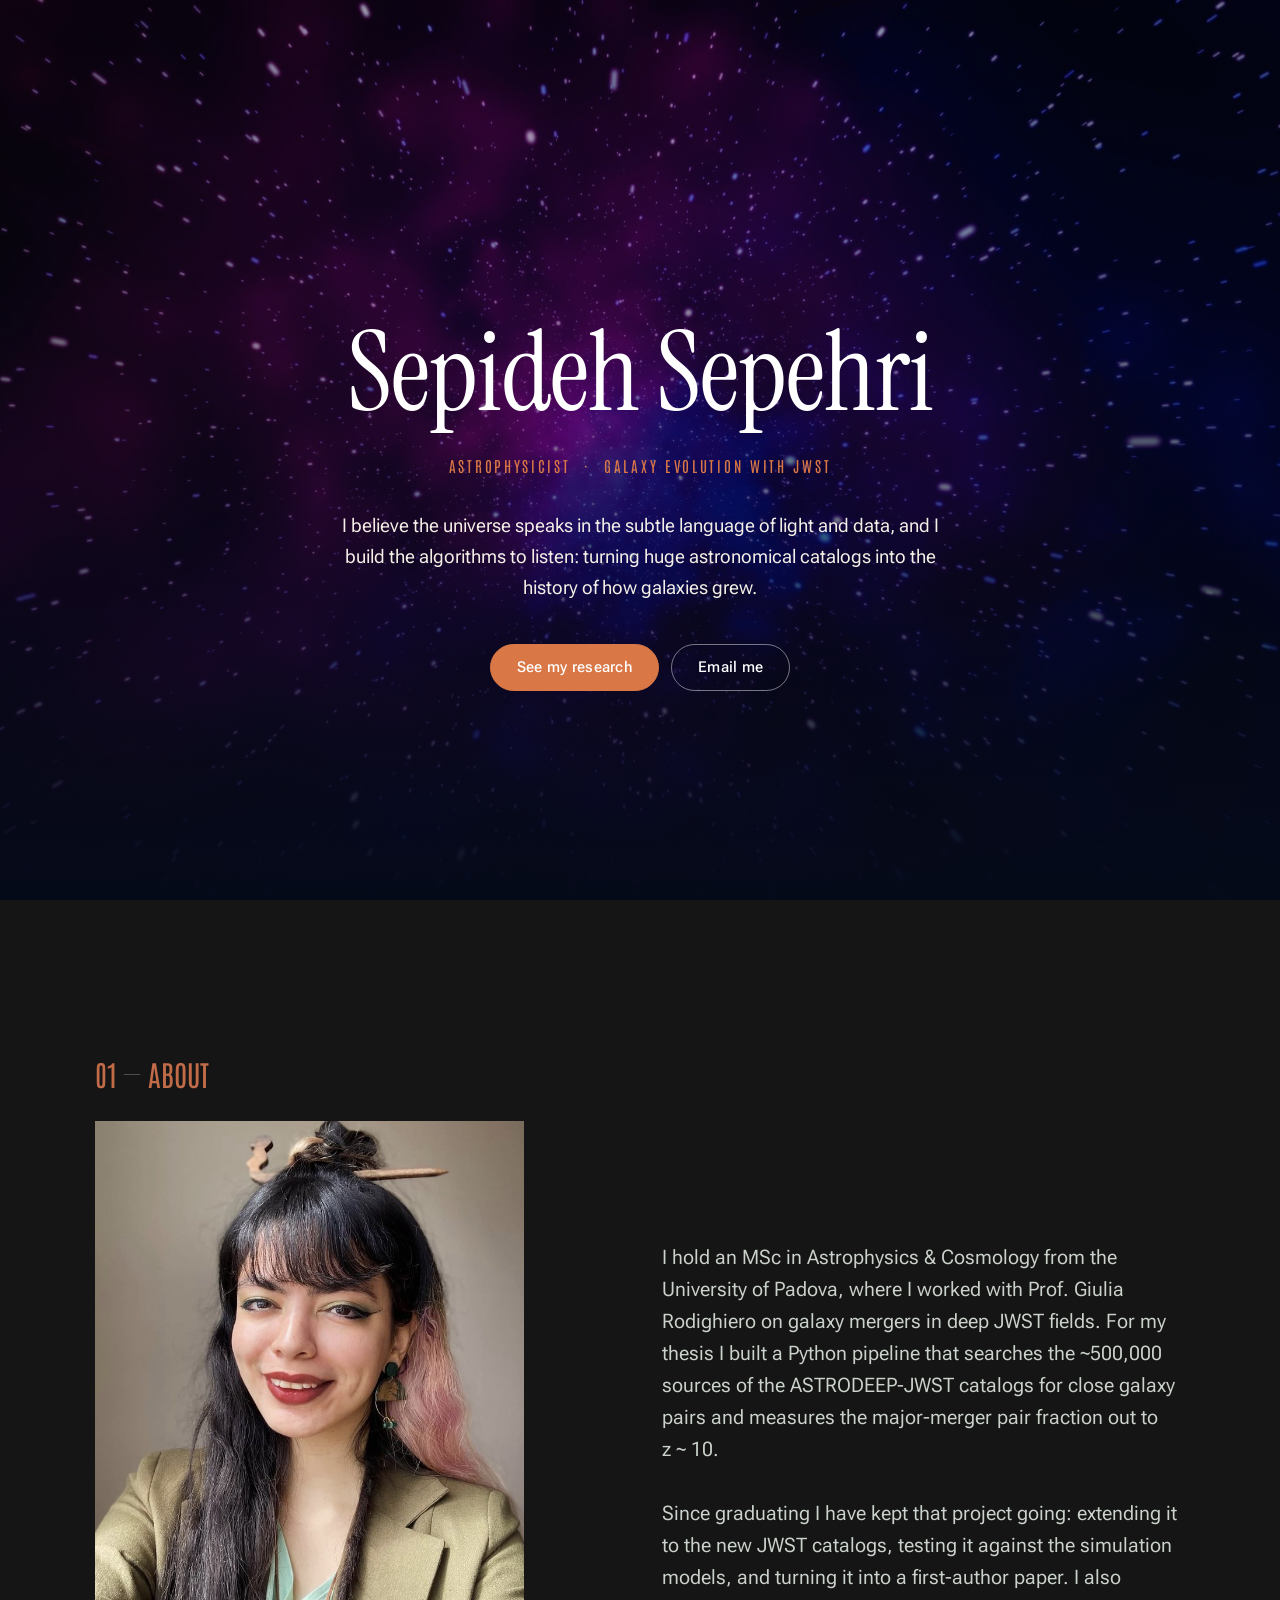
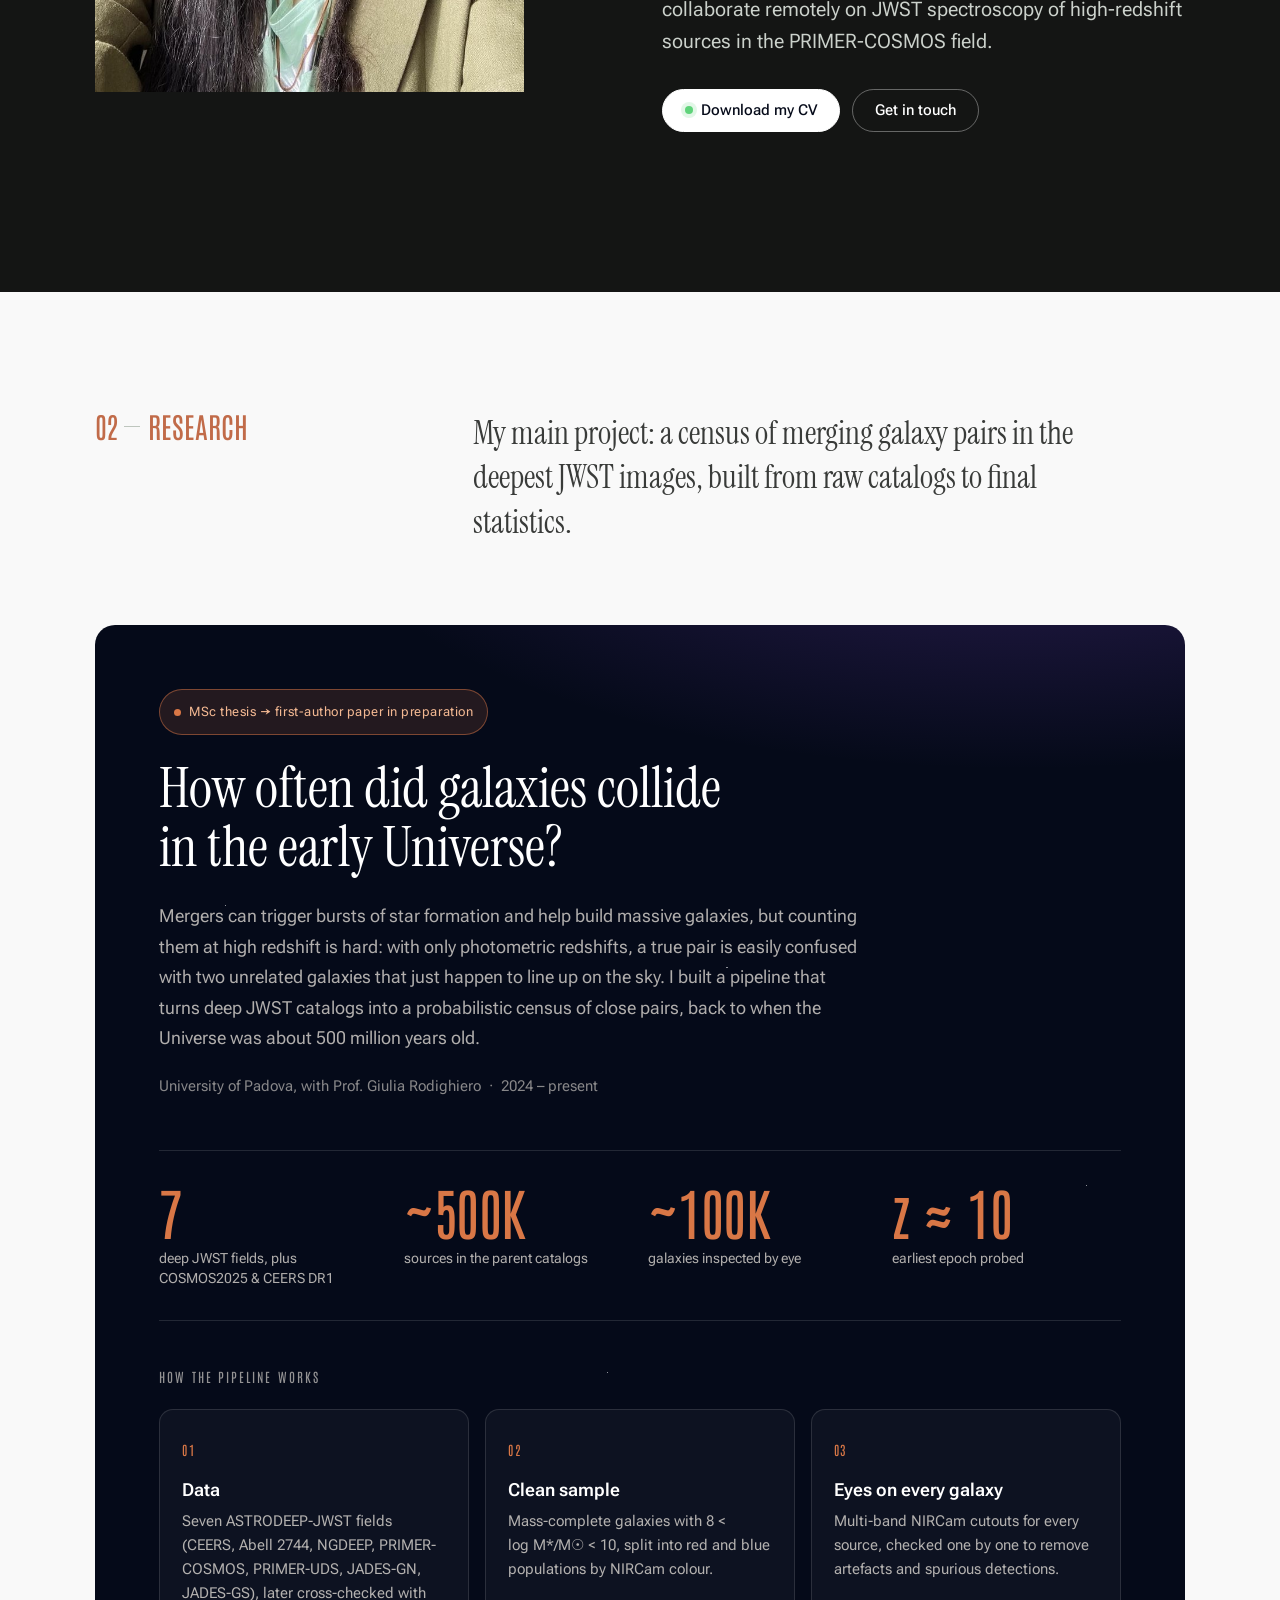
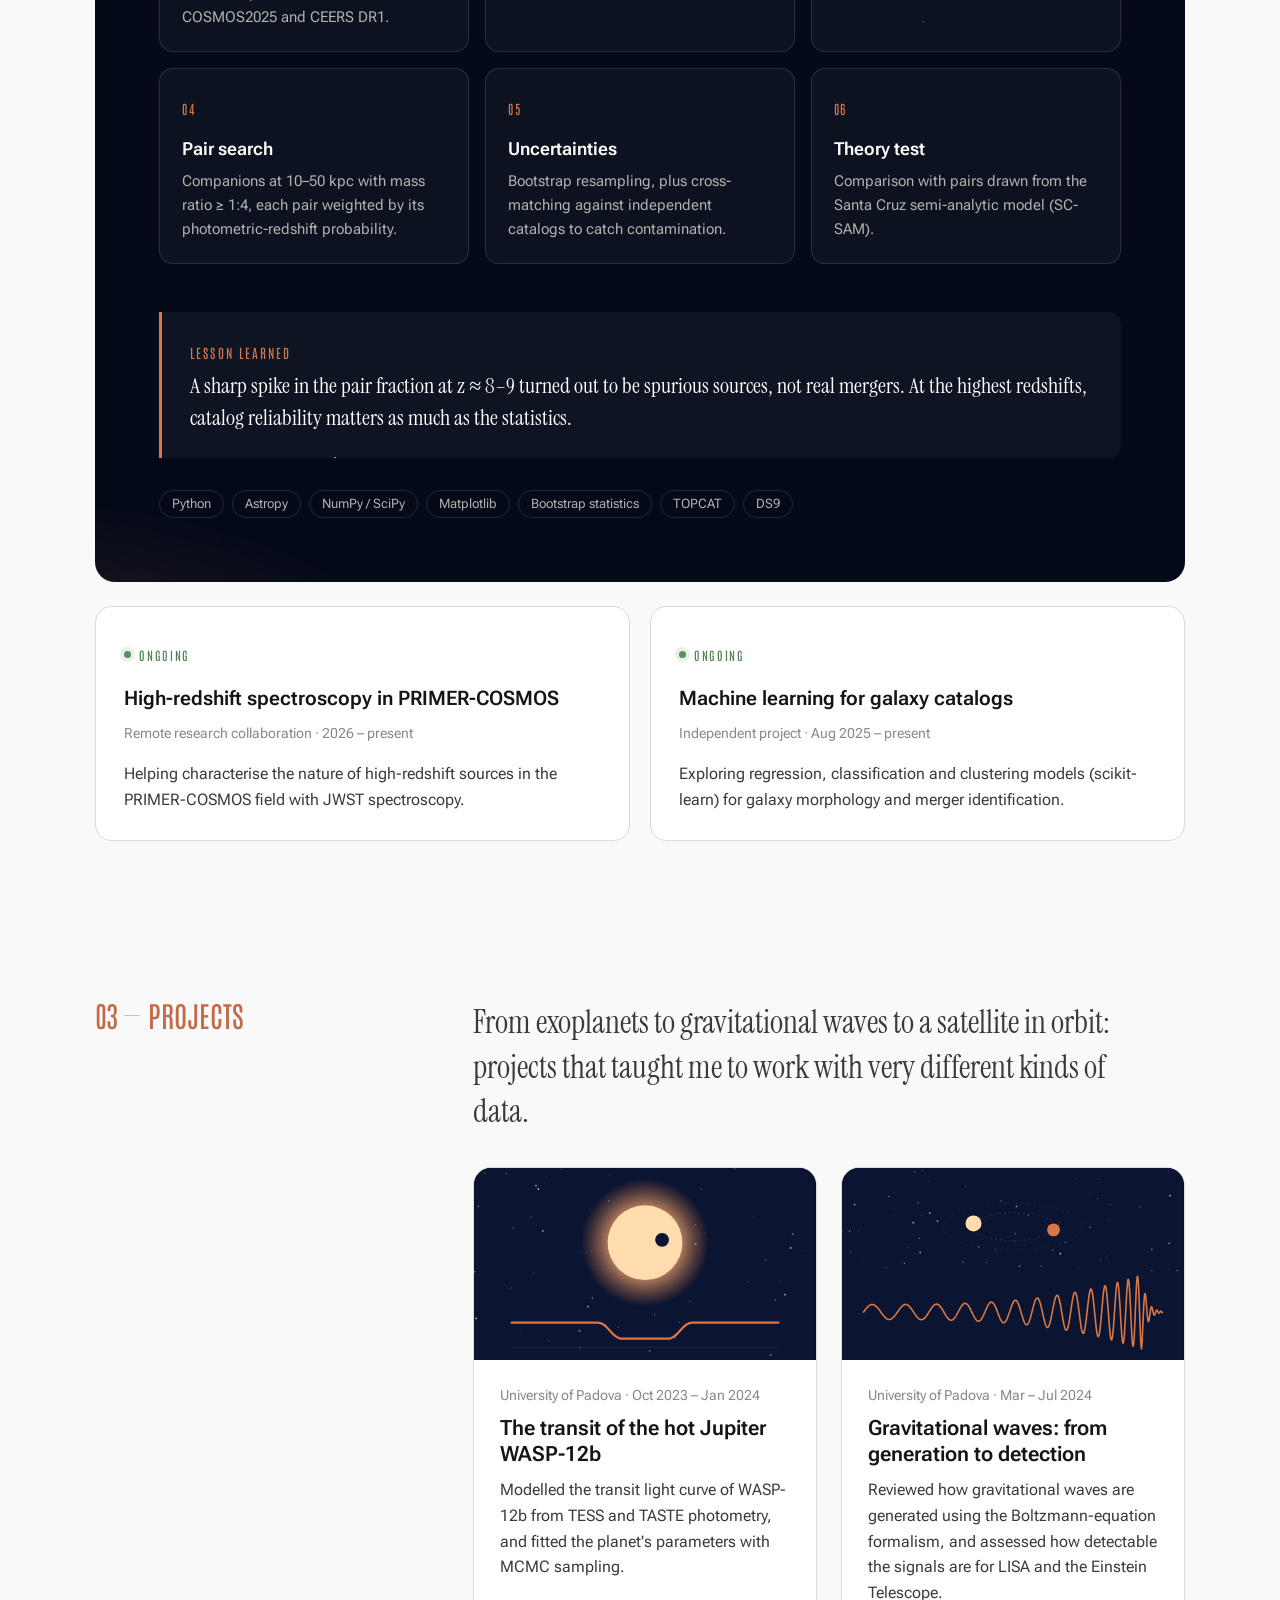
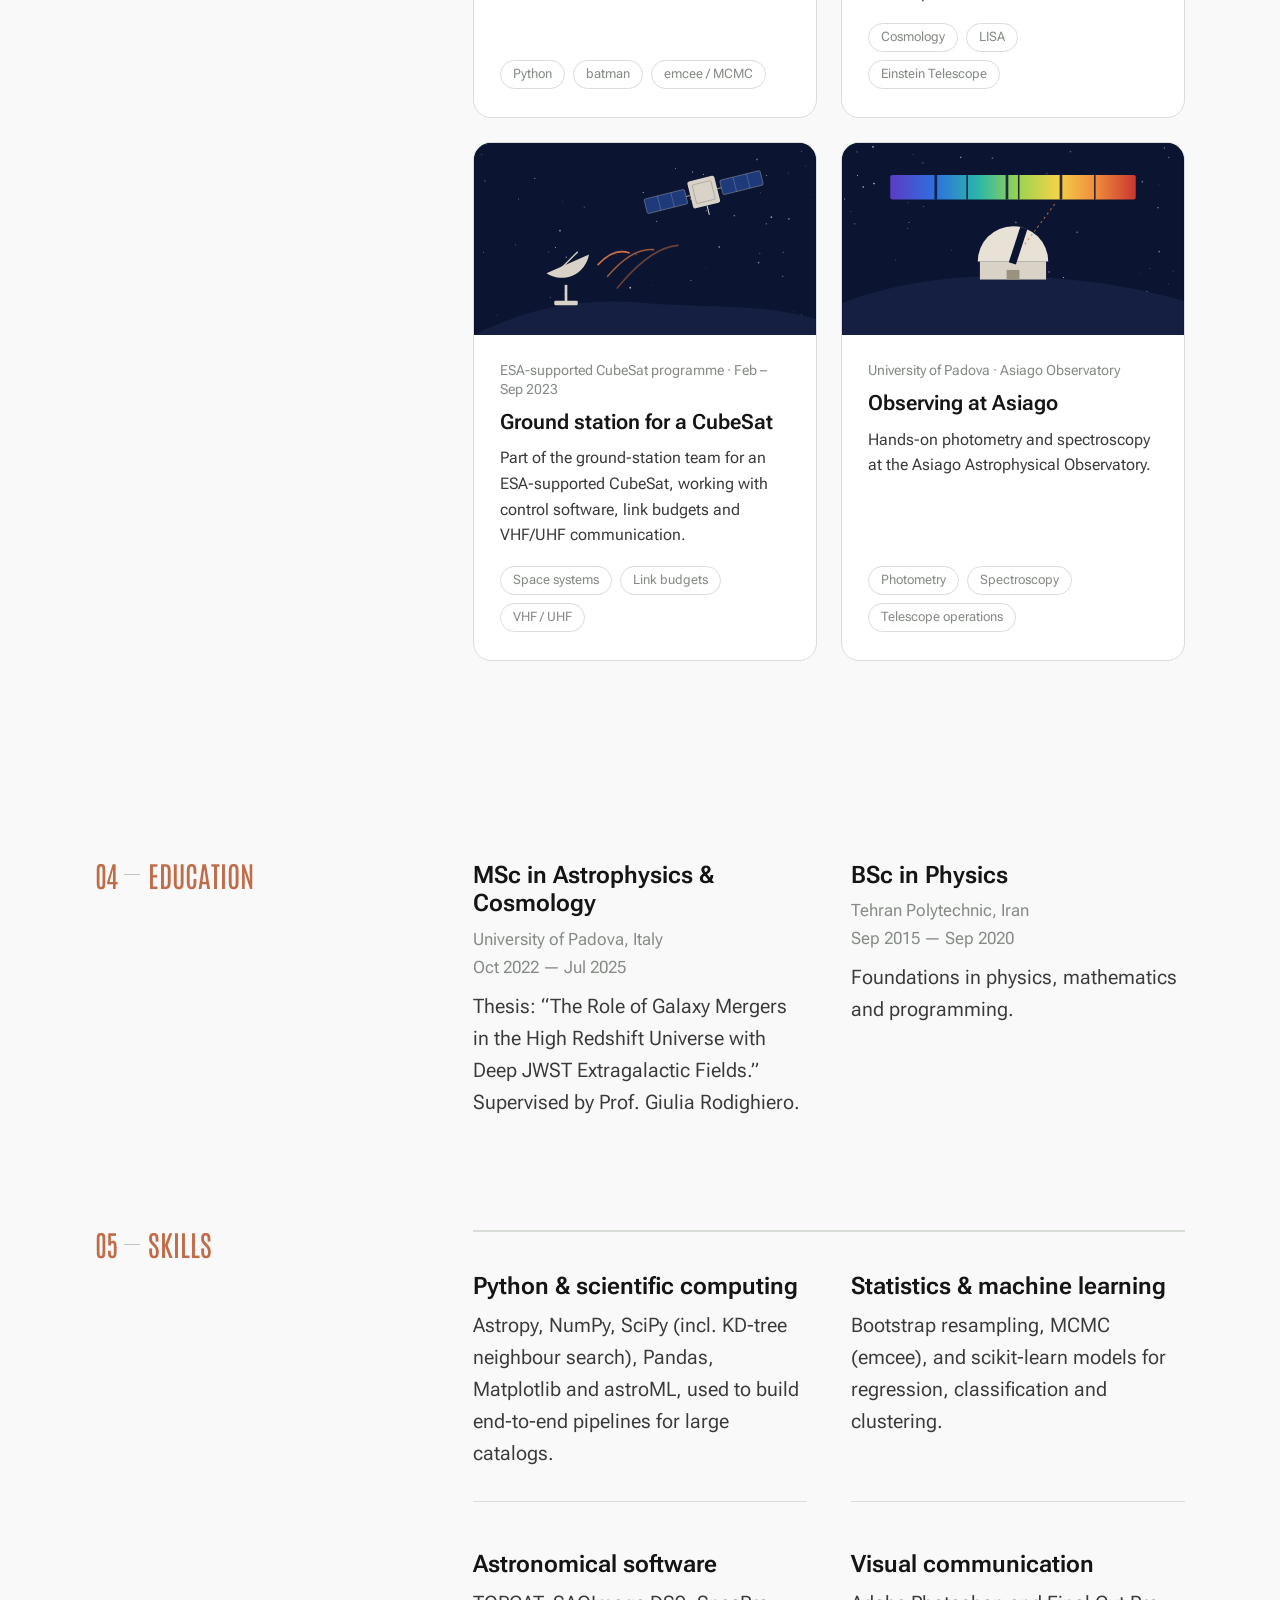
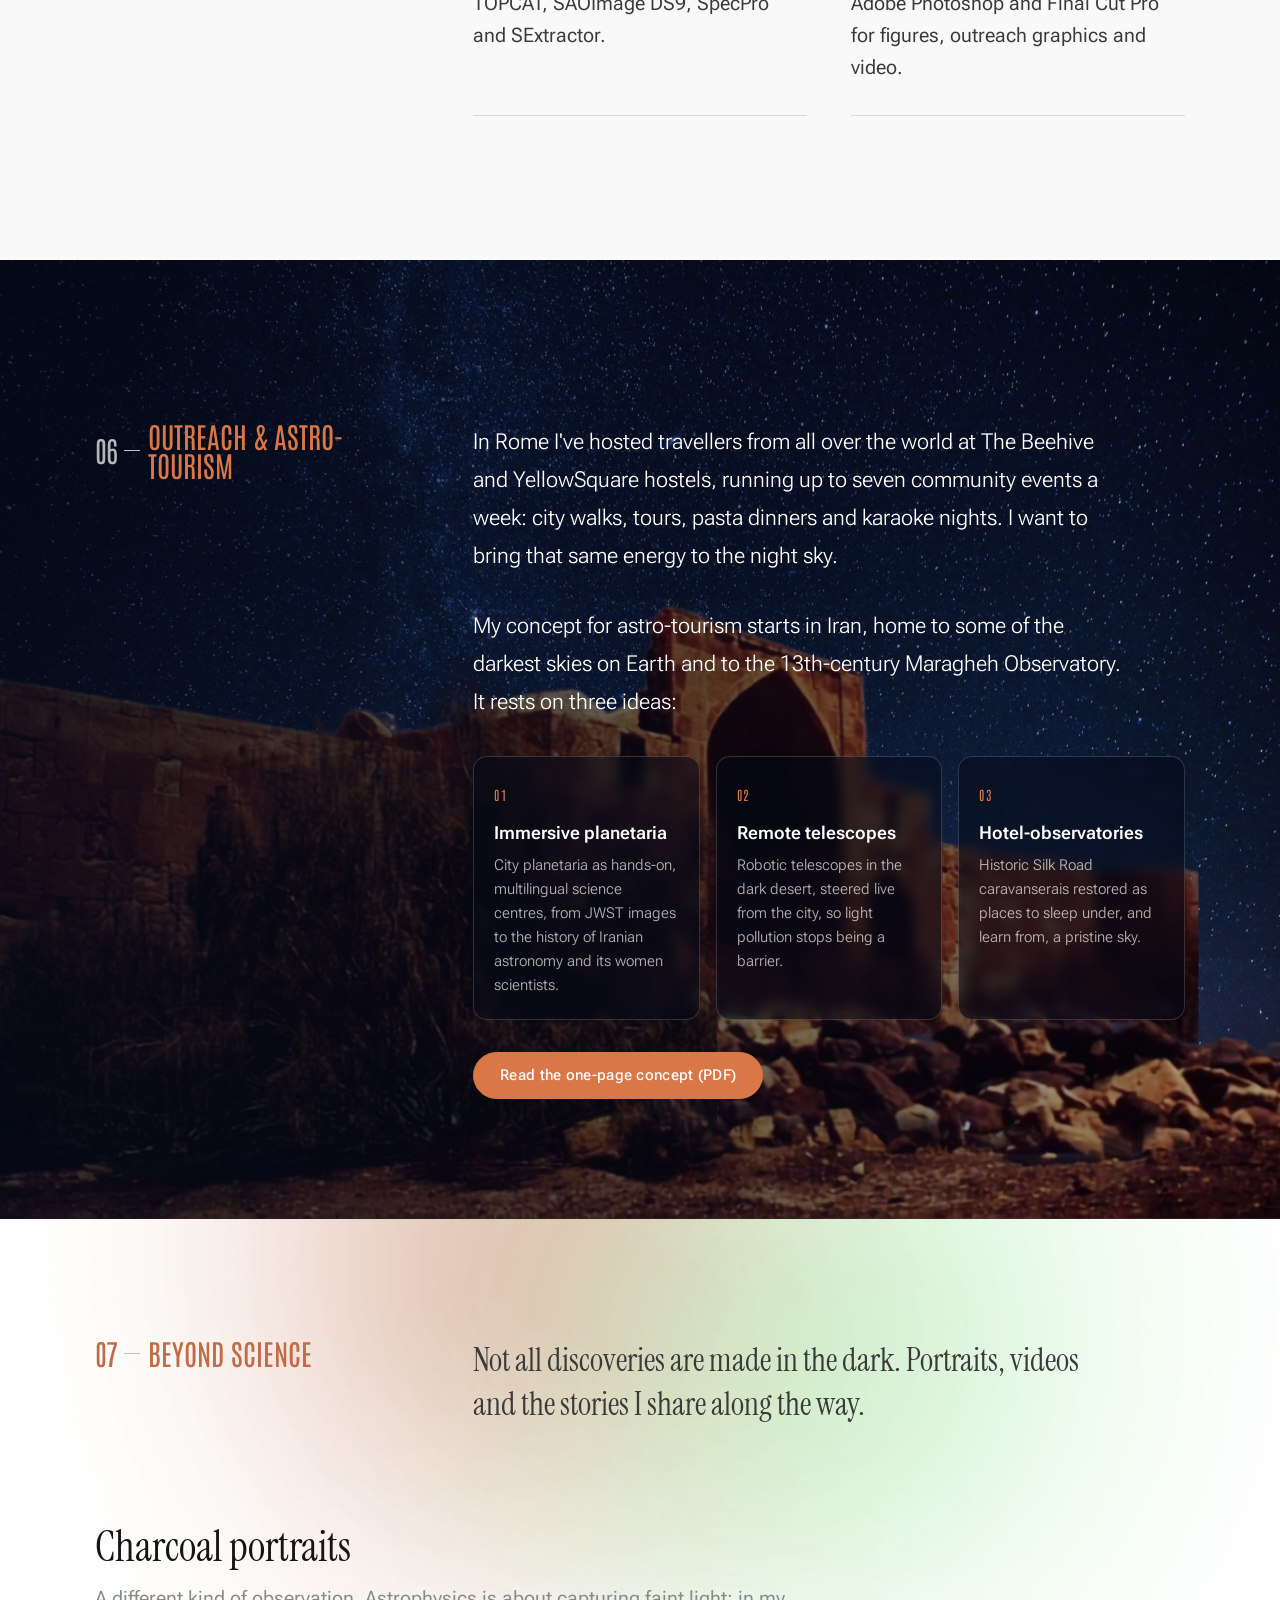
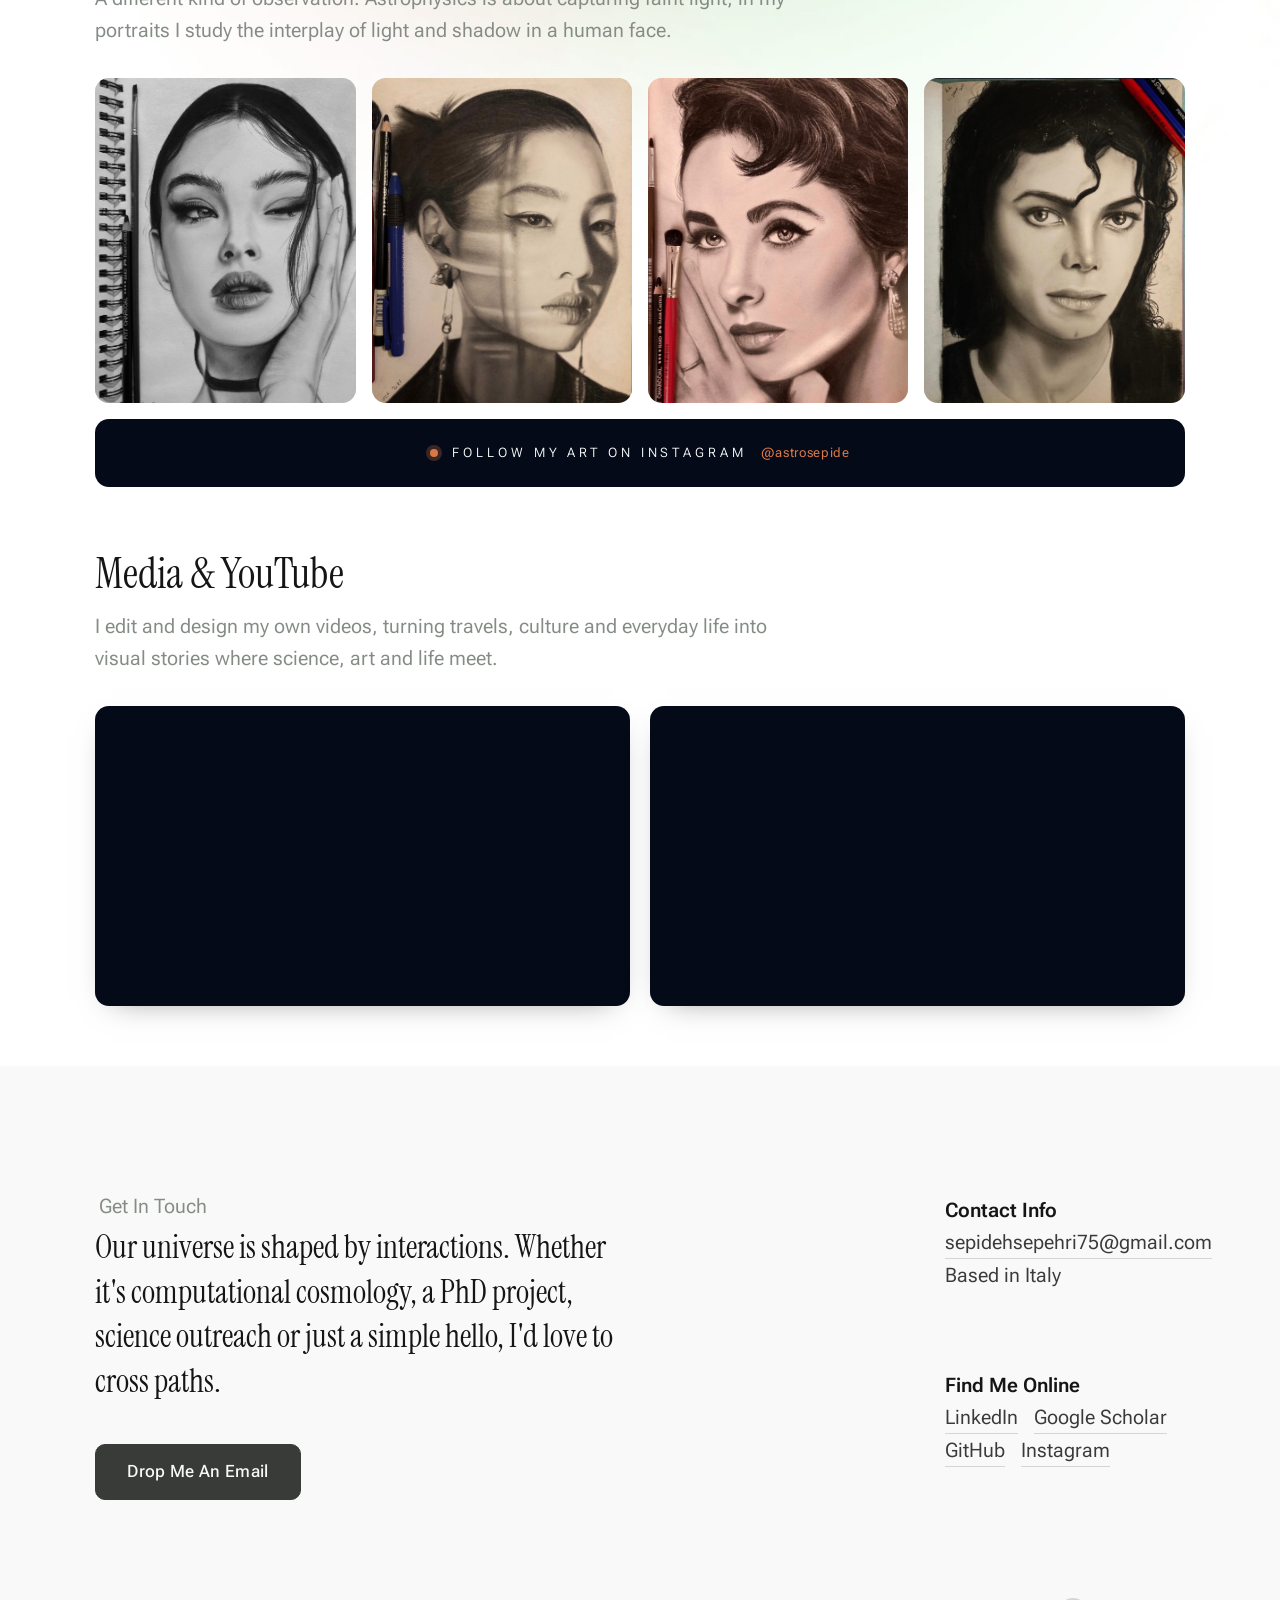
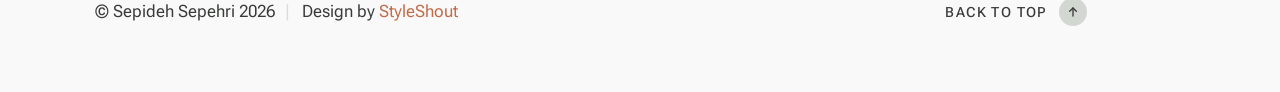
==== commit fdd4b311: "Add files via upload" ====
--- a/index.html
+++ b/index.html
@@ -545,16 +545,42 @@
                     </div>
                     <div class="column xl-8 md-12">
                         <p>
-                            My vision for astro-tourism brings together observational astronomy and my hands-on
-                            experience in Rome's hospitality sector, where welcoming people from every culture taught me
-                            the power of human connection. I want to extend that connection to the night sky.
+                            In Rome I've hosted travellers from all over the world at The Beehive and YellowSquare
+                            hostels, running up to seven community events a week: city walks, tours, pasta dinners and
+                            karaoke nights. I want to bring that same energy to the night sky.
                         </p>
                         <p>
-                            Building on a proposal I wrote for revitalising astronomical infrastructure, my goal is to turn
-                            historic Silk Road caravanserais into “hotel-observatories”: dark-sky camps in pristine places
-                            like the Lut Desert that honour the legacy of ancient observatories such as Maragheh, and turn
-                            science outreach into an unforgettable journey.
+                            My concept for astro-tourism starts in Iran, home to some of the darkest skies on Earth and
+                            to the 13th-century Maragheh Observatory. It rests on three ideas:
                         </p>
+
+                        <ol class="outreach-ideas">
+                            <li>
+                                <h3>Immersive planetaria</h3>
+                                <p>City planetaria as hands-on, multilingual science centres, from JWST images to the history of Iranian astronomy and its women scientists.</p>
+                            </li>
+                            <li>
+                                <h3>Remote telescopes</h3>
+                                <p>Robotic telescopes in the dark desert, steered live from the city, so light pollution stops being a barrier.</p>
+                            </li>
+                            <li>
+                                <h3>Hotel-observatories</h3>
+                                <p>Historic Silk Road caravanserais restored as places to sleep under, and learn from, a pristine sky.</p>
+                            </li>
+                        </ol>
+
+                        <a class="hero-btn hero-btn--primary outreach-btn" href="files/astro-tourism-concept.pdf" target="_blank" rel="noopener">Read the one-page concept (PDF)</a>
+
+                        <!-- FIRST EVENT: after your first astronomy night, remove the comment marks and fill this in.
+                        <div class="outreach-event">
+                            <img src="images/outreach/astronomy-night.jpg" alt="Astronomy night with hostel guests" loading="lazy">
+                            <div>
+                                <span class="eyebrow">Latest event</span>
+                                <h3>Astronomy Night at YellowSquare</h3>
+                                <p>December 2026 · A short talk on what JWST sees, then telescopes on the terrace.</p>
+                            </div>
+                        </div>
+                        -->
                     </div>
                 </div>
             </div>
--- a/css/custom.css
+++ b/css/custom.css
@@ -915,3 +915,103 @@
         display: inline-block;
     }
 }
+
+/* ---------------------------------------------------------------------
+ * outreach: three ideas, PDF button, (later) first event
+ * --------------------------------------------------------------------- */
+#outreach .outreach-ideas {
+    list-style           : none;
+    margin               : 3.6rem 0 3.2rem;
+    padding              : 0;
+    display              : grid;
+    grid-template-columns: repeat(3, minmax(0, 1fr));
+    gap                  : 1.6rem;
+    counter-reset        : idea;
+}
+
+#outreach .outreach-ideas li {
+    counter-increment: idea;
+    margin           : 0;
+    padding          : 2.2rem 2rem 2.2rem;
+    border-radius    : 14px;
+    border           : 1px solid rgba(255, 255, 255, .16);
+    background-color : rgba(5, 10, 25, .55);
+    -webkit-backdrop-filter: blur(6px);
+    backdrop-filter  : blur(6px);
+}
+
+#outreach .outreach-ideas li::before {
+    content       : counter(idea, decimal-leading-zero);
+    display       : block;
+    font-family   : var(--font-3);
+    font-size     : 1.3rem;
+    letter-spacing: 0.12em;
+    color         : var(--accent);
+    margin-bottom : 1rem;
+}
+
+#outreach .outreach-ideas h3 {
+    font-family: var(--font-1);
+    font-size  : 1.8rem;
+    font-weight: 600;
+    line-height: 1.3;
+    color      : #fff;
+    margin     : 0 0 0.8rem;
+}
+
+#outreach .outreach-ideas p {
+    font-size  : 1.5rem;
+    line-height: 1.6;
+    color      : var(--star-dim);
+    margin     : 0;
+}
+
+#outreach .outreach-btn {
+    font-size: 1.5rem;
+}
+
+#outreach .outreach-event {
+    display              : grid;
+    grid-template-columns: 16rem 1fr;
+    gap                  : 2rem;
+    align-items          : center;
+    margin-top           : 3.2rem;
+    padding              : 1.6rem;
+    border-radius        : 14px;
+    background-color     : rgba(5, 10, 25, .6);
+    border               : 1px solid rgba(255, 255, 255, .16);
+}
+
+#outreach .outreach-event img {
+    width        : 100%;
+    aspect-ratio : 4 / 3;
+    object-fit   : cover;
+    border-radius: 10px;
+    margin       : 0;
+}
+
+#outreach .outreach-event h3 {
+    font-family: var(--font-1);
+    font-size  : 1.9rem;
+    font-weight: 600;
+    color      : #fff;
+    margin     : 0 0 0.6rem;
+}
+
+#outreach .outreach-event p {
+    font-size: 1.5rem;
+    margin   : 0;
+    color    : var(--star-dim);
+}
+
+@media screen and (max-width: 1000px) {
+    #outreach .outreach-ideas {
+        grid-template-columns: 1fr;
+    }
+}
+
+@media screen and (max-width: 600px) {
+    #outreach .outreach-event {
+        grid-template-columns: 1fr;
+    }
+}
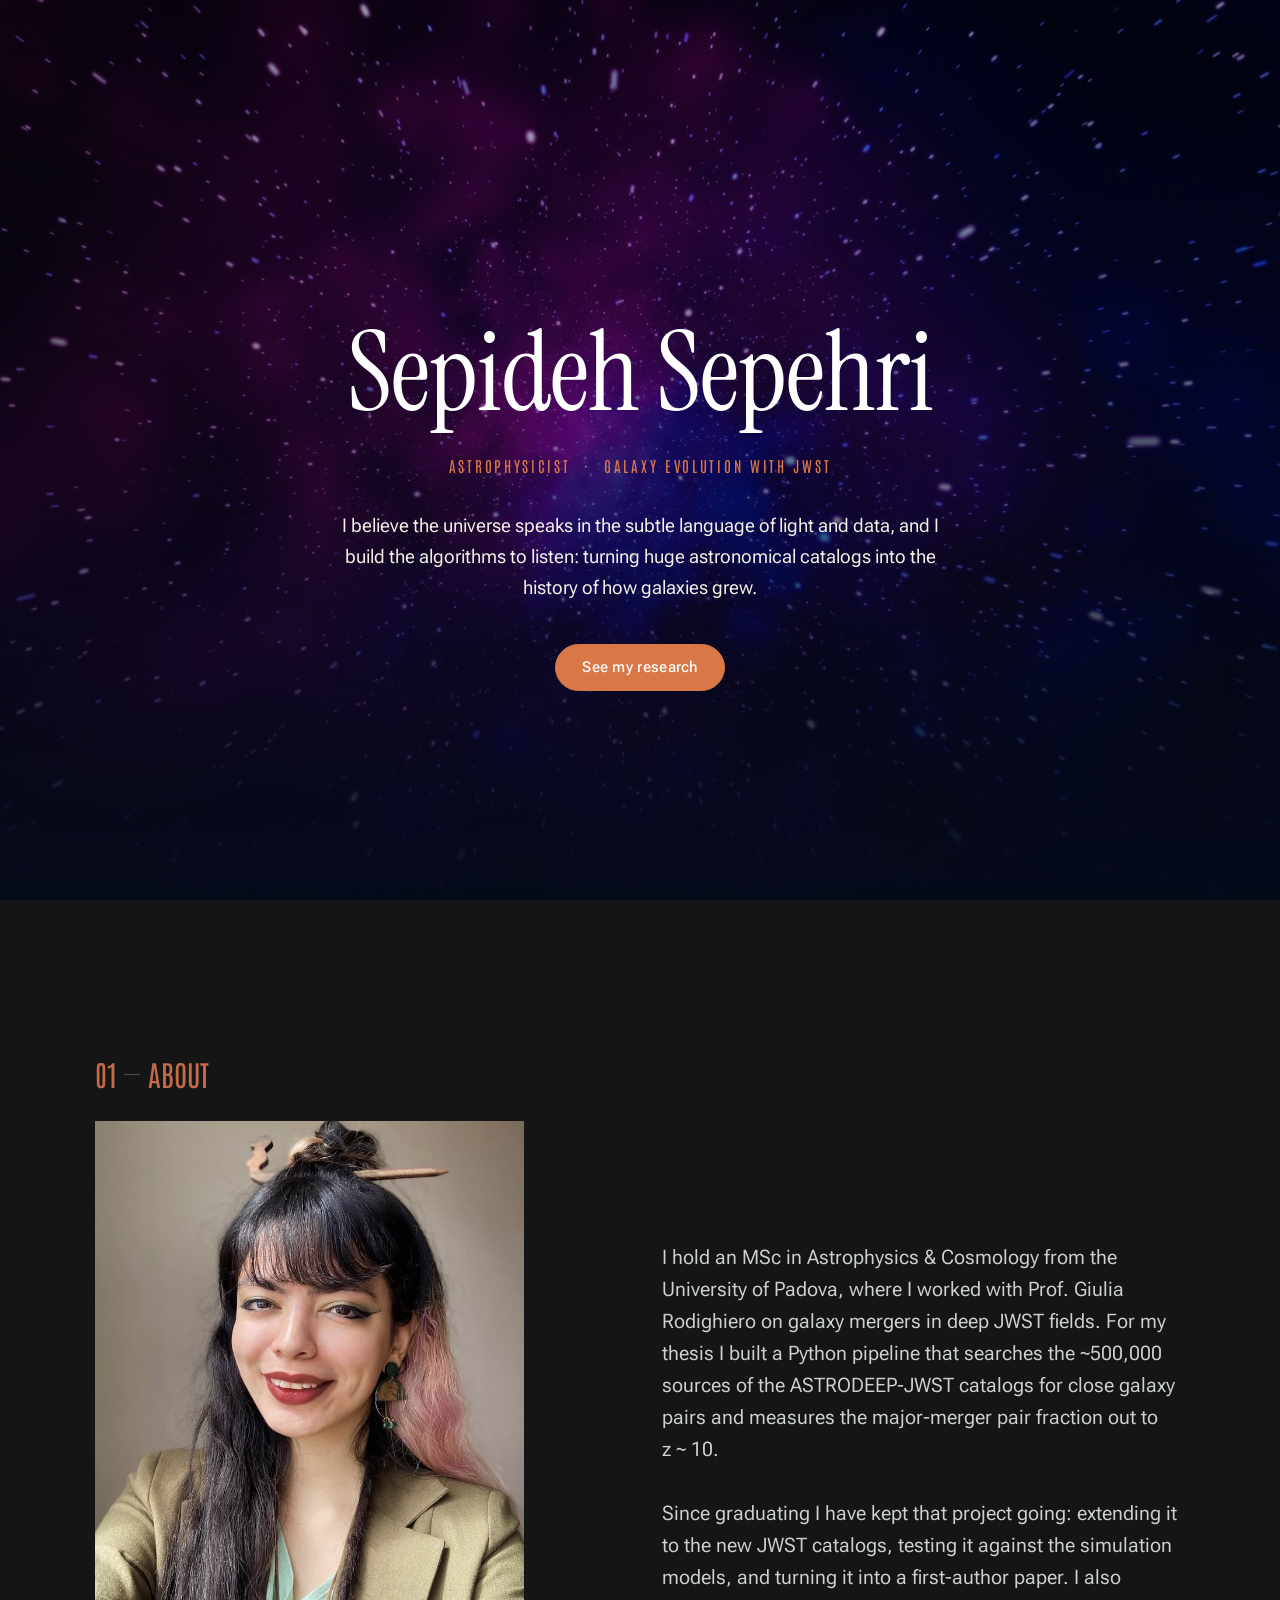
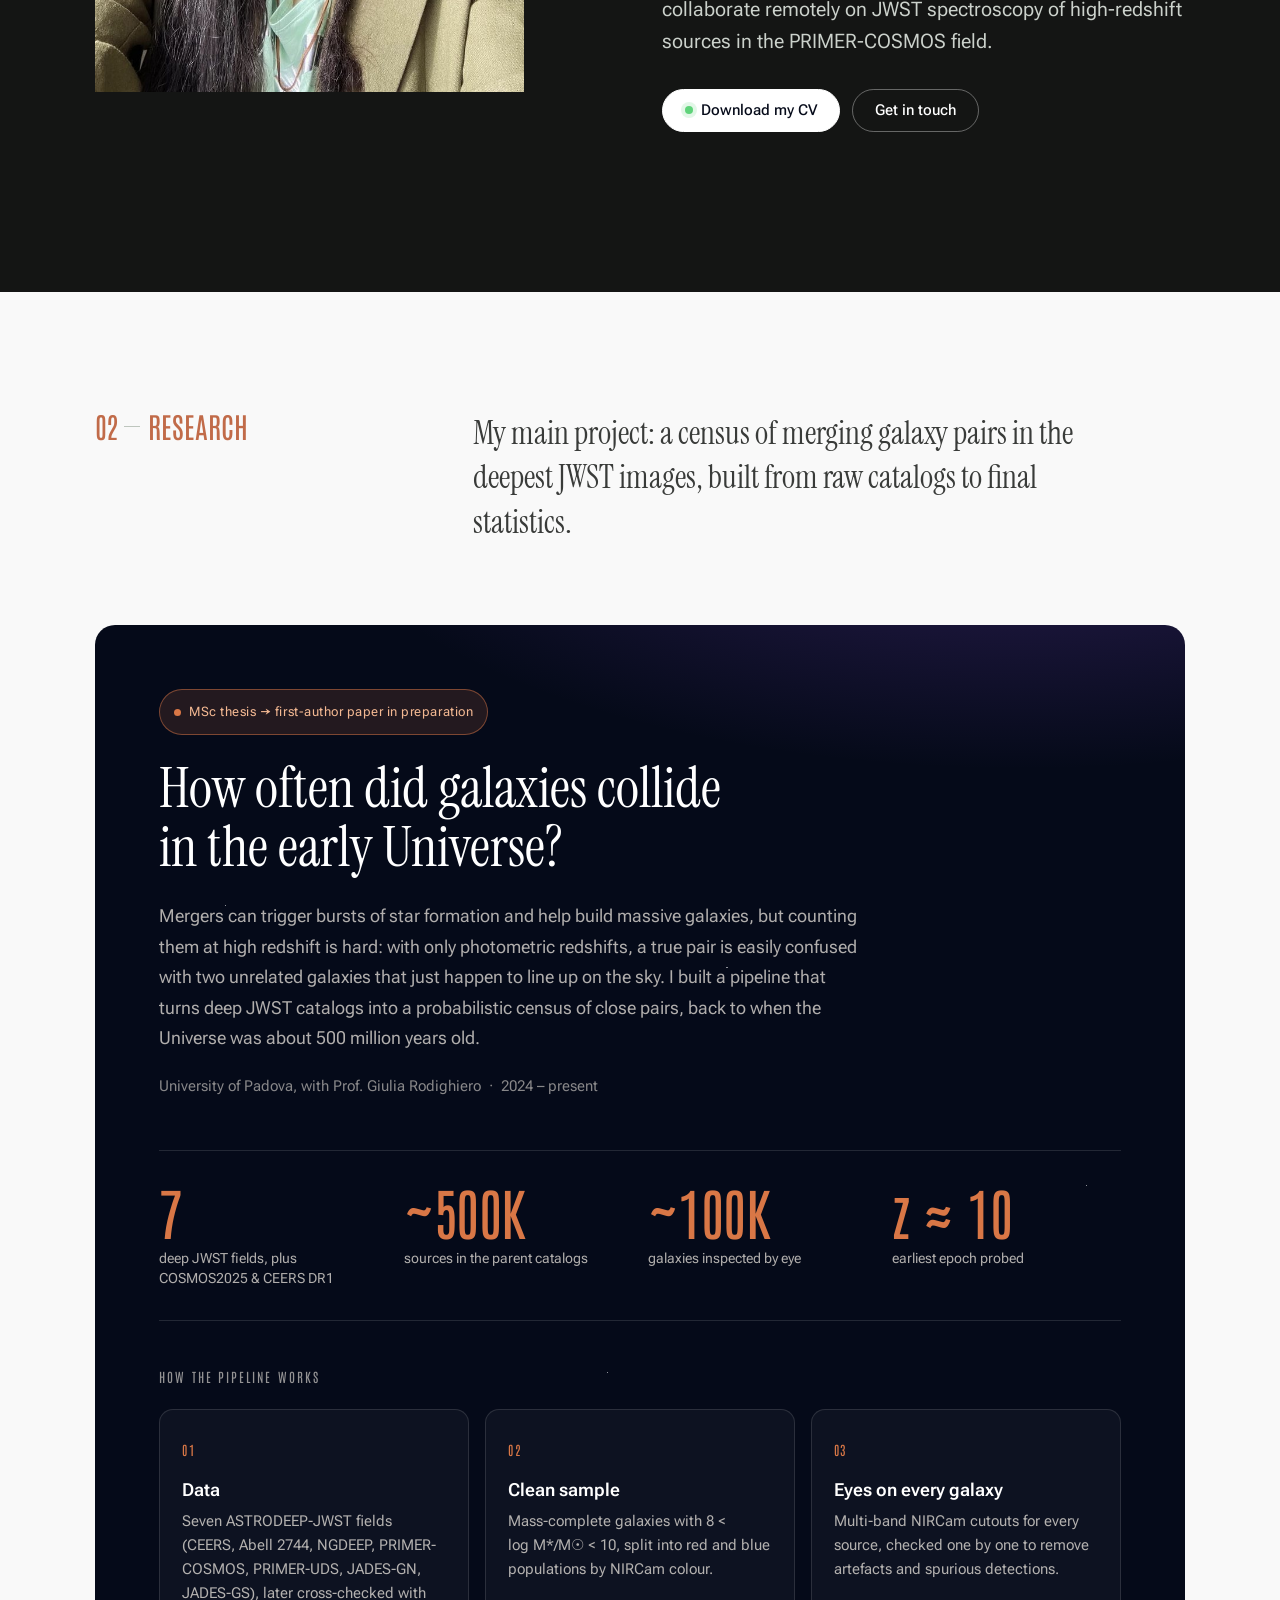
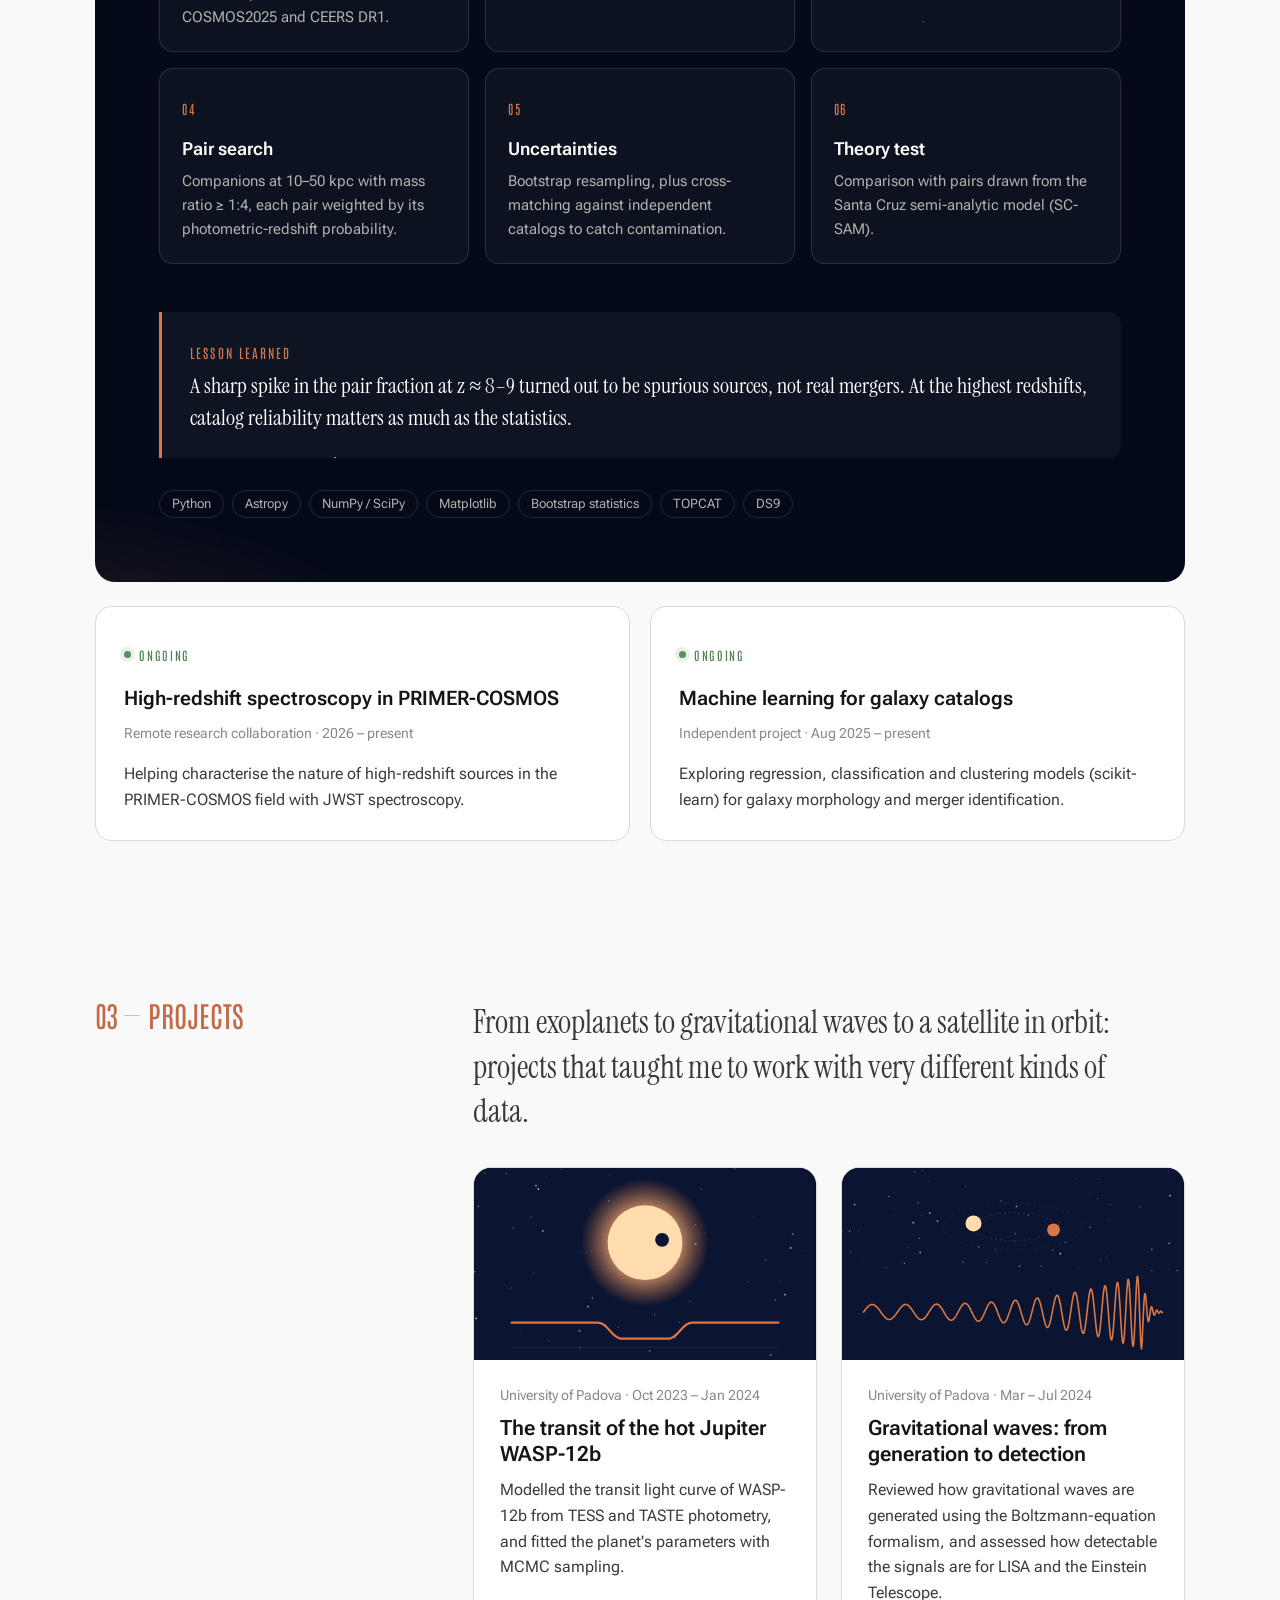
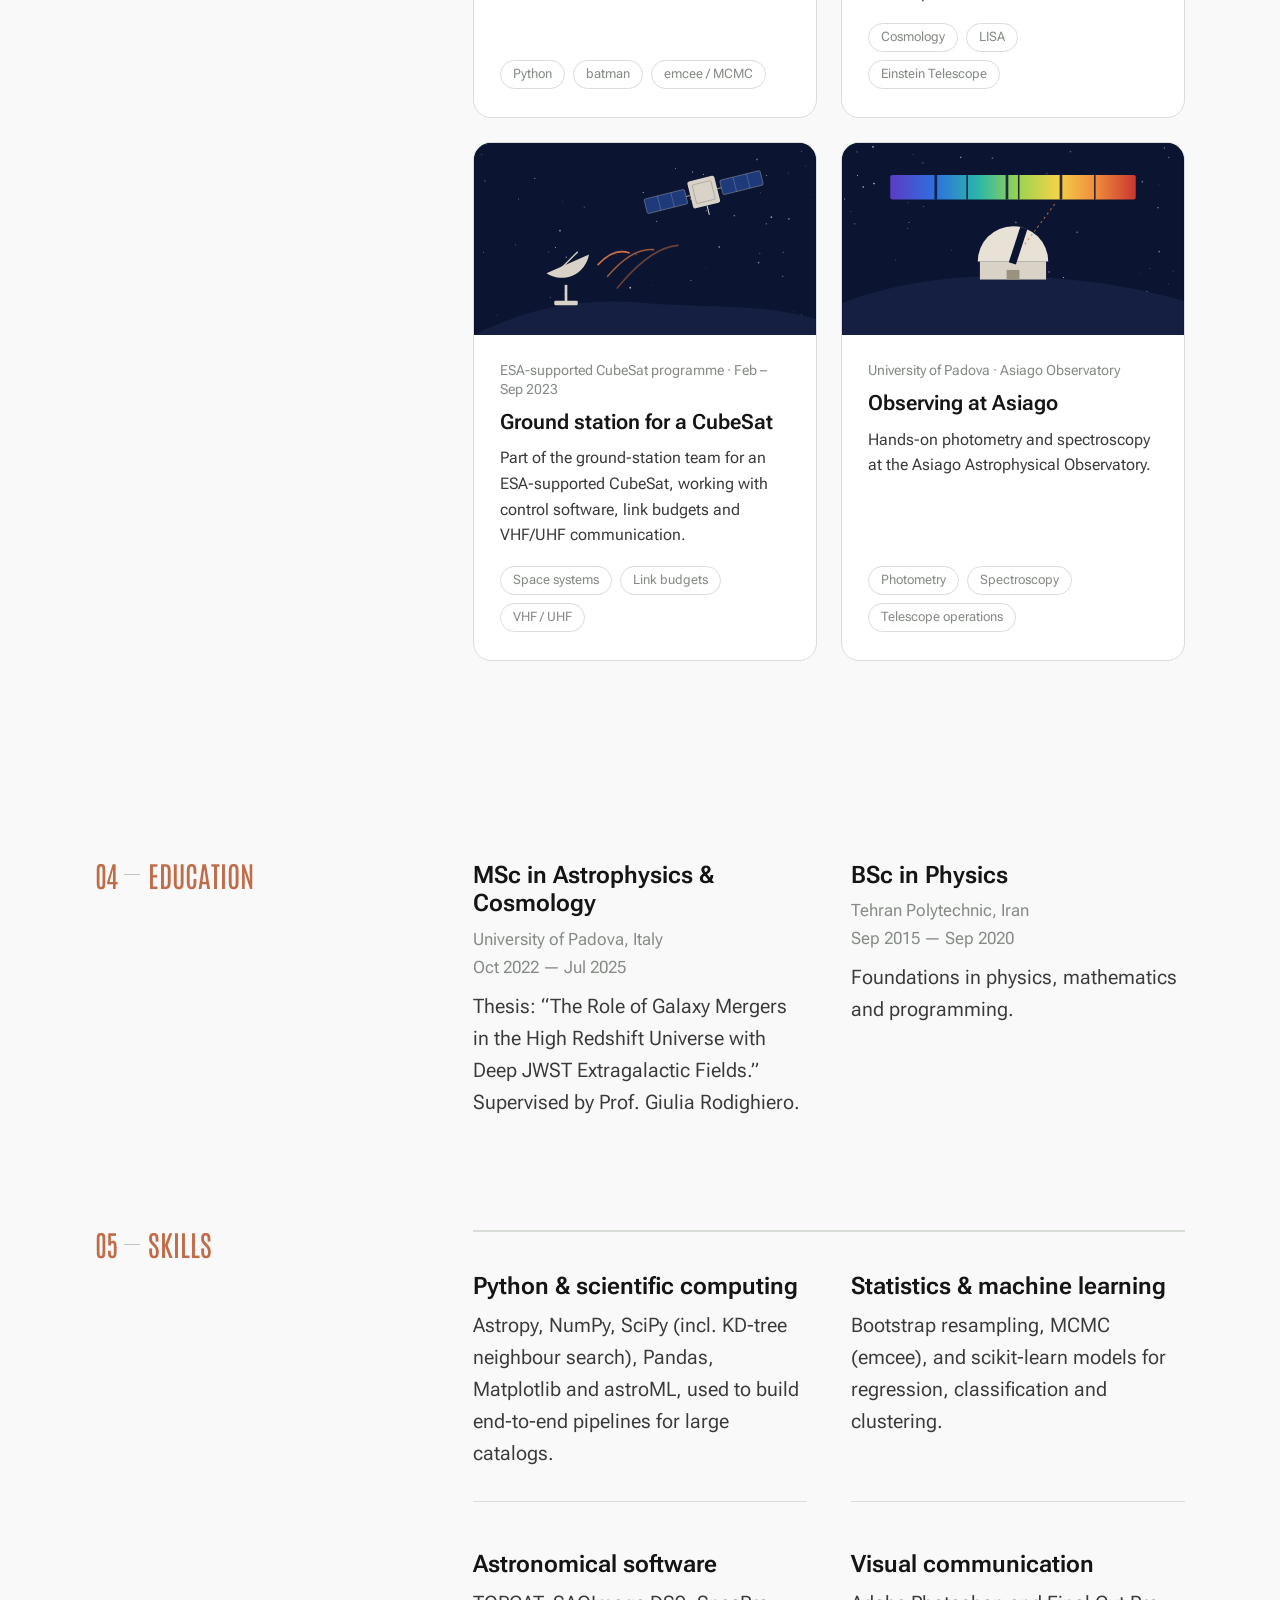
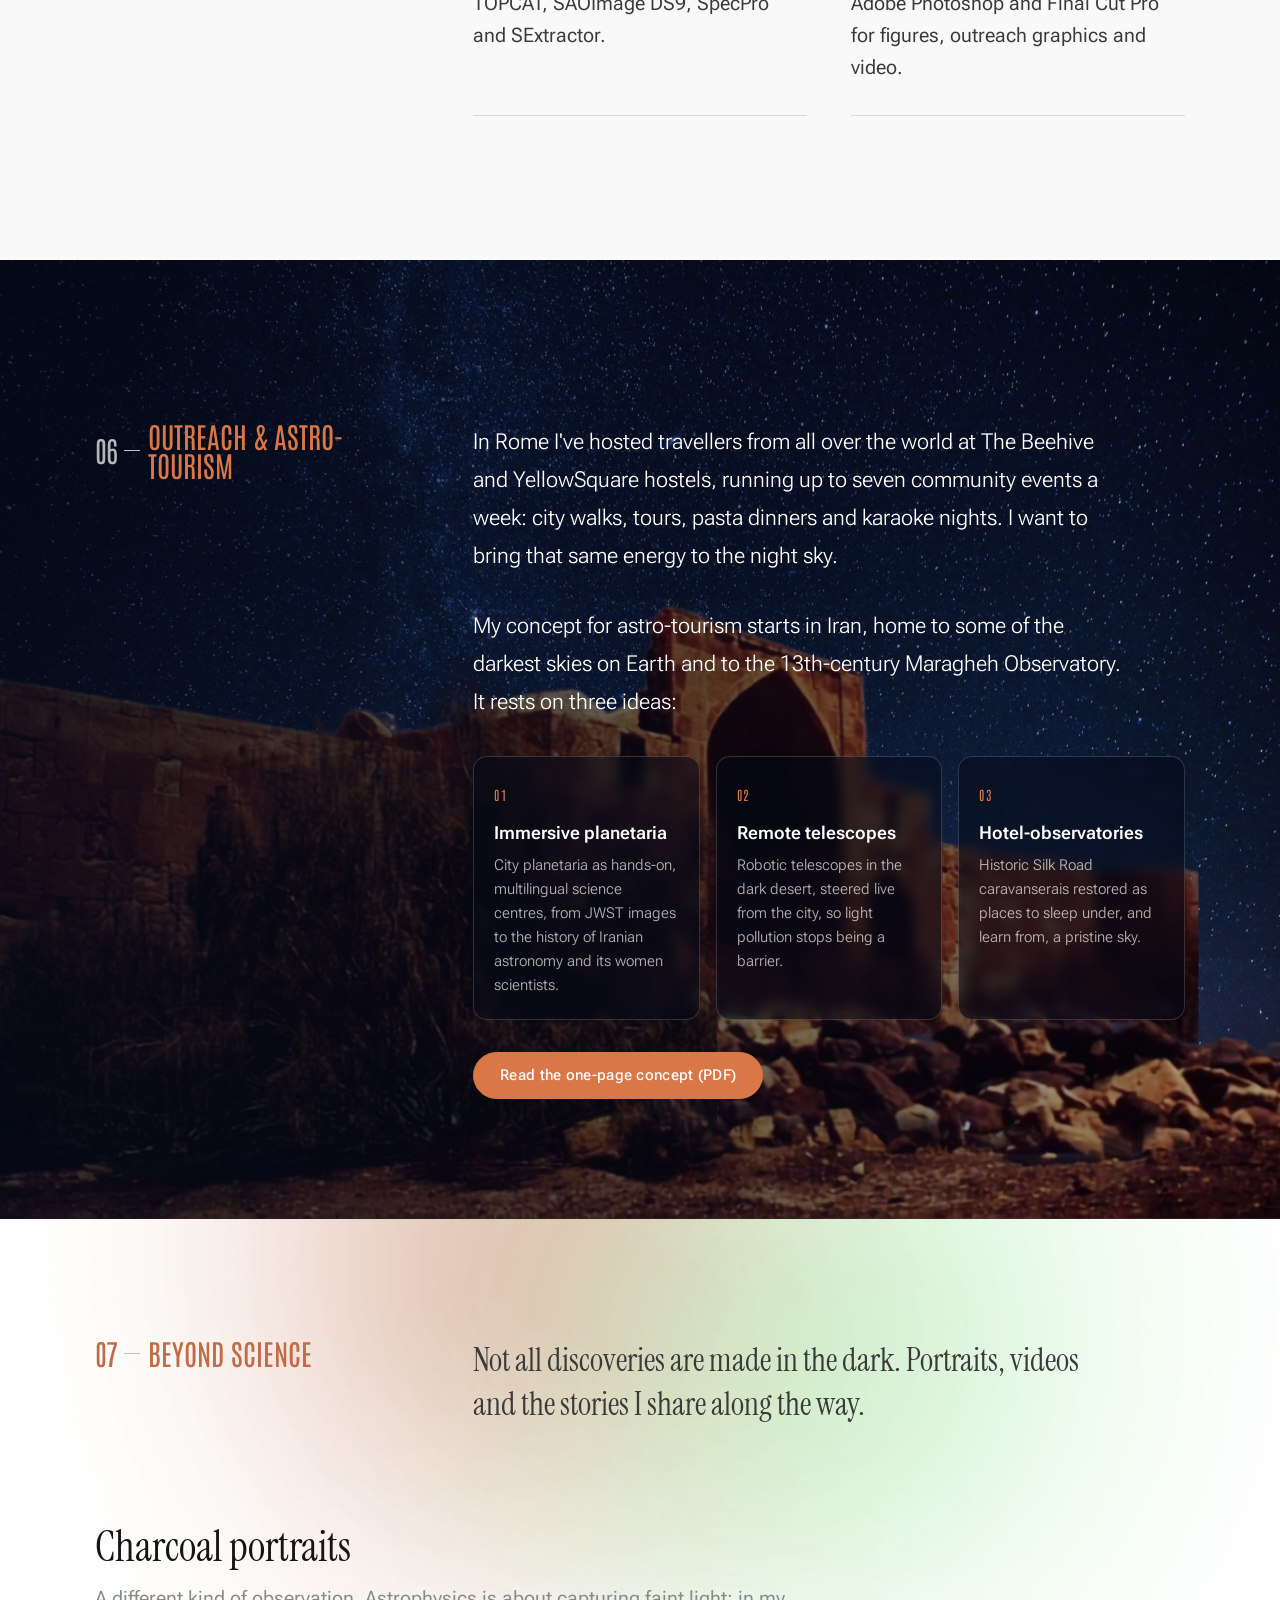
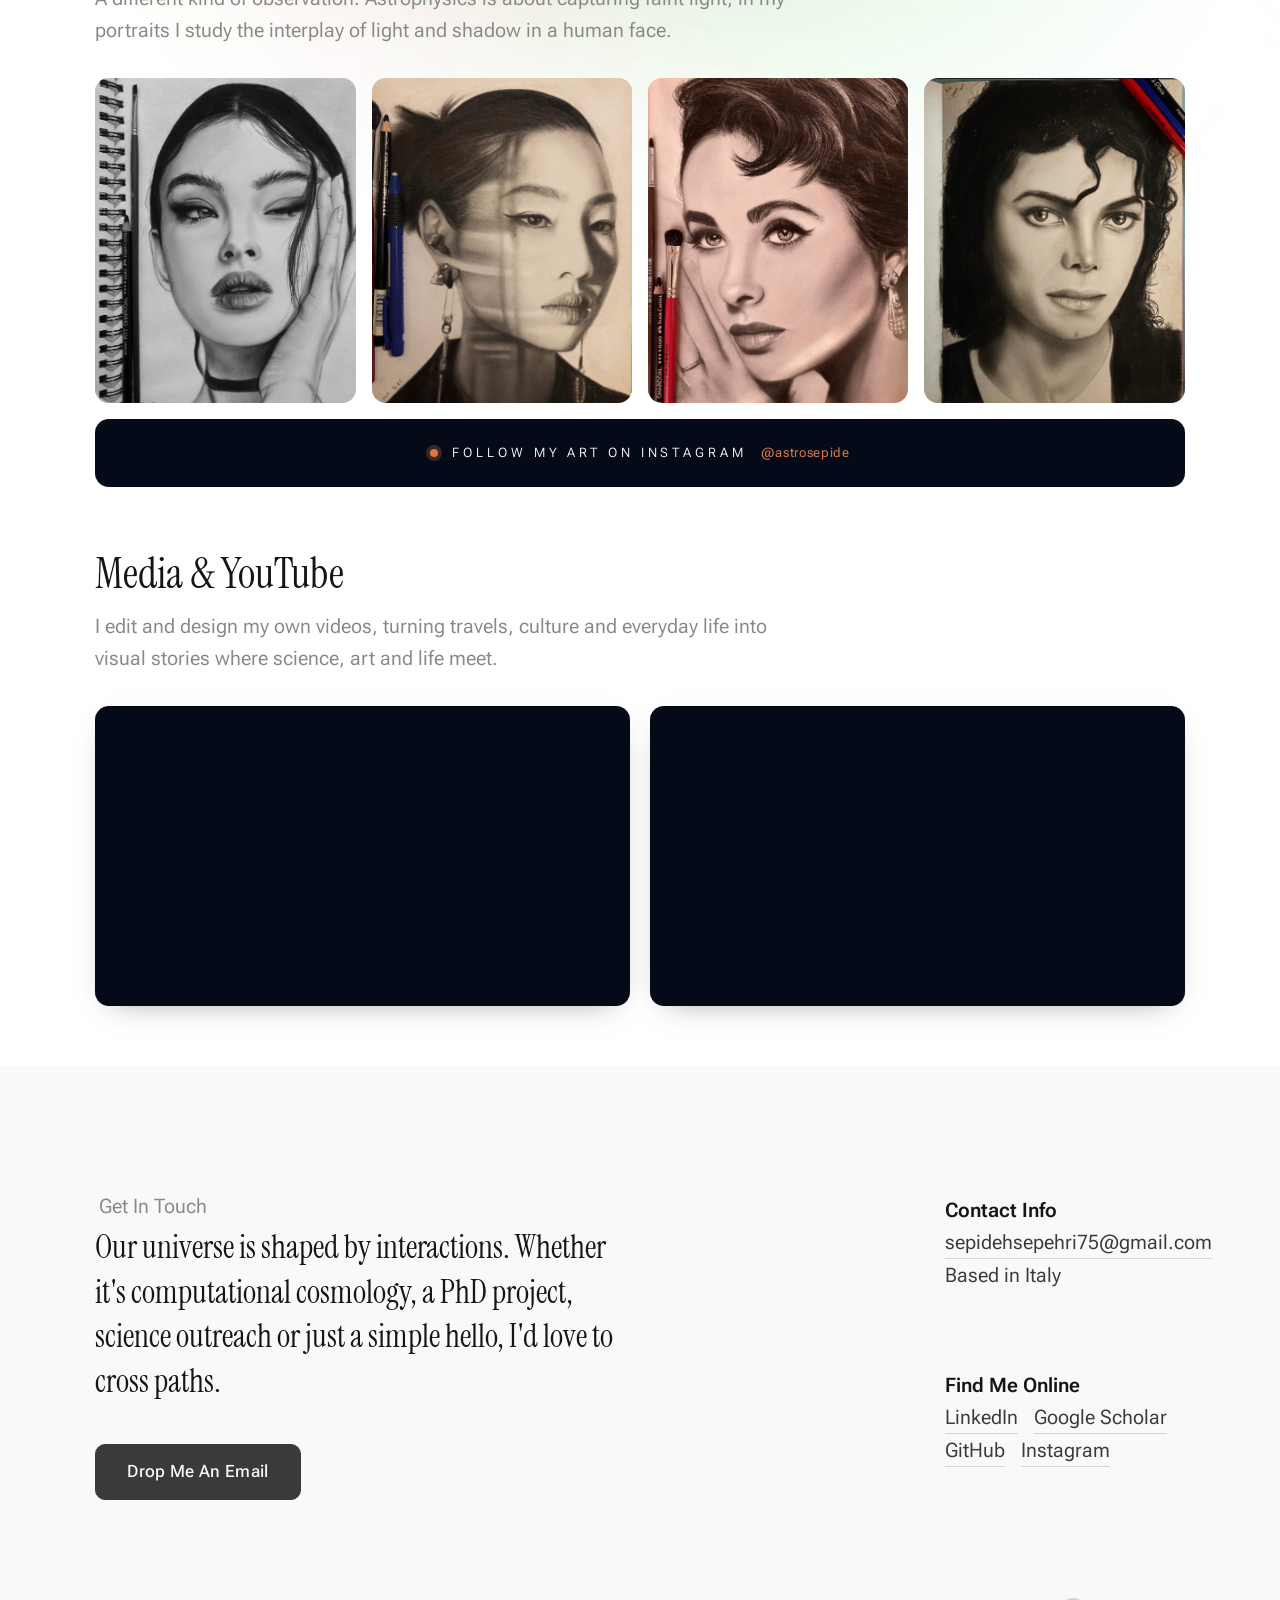
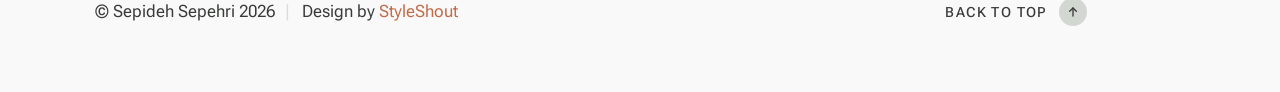
==== commit d2acd43d: "Update index.html" ====
--- a/index.html
+++ b/index.html
@@ -137,7 +137,6 @@
 
                         <div class="hero-actions">
                             <a class="hero-btn hero-btn--primary smoothscroll" href="#research">See my research</a>
-                            <a class="hero-btn" href="mailto:sepidehsepehri75@gmail.com">Email me</a>
                         </div>
 
                     </div> <!-- end intro-content -->
@@ -816,4 +815,4 @@
     <script src="js/main.js"></script>
 
 </body>
-</html>+</html>
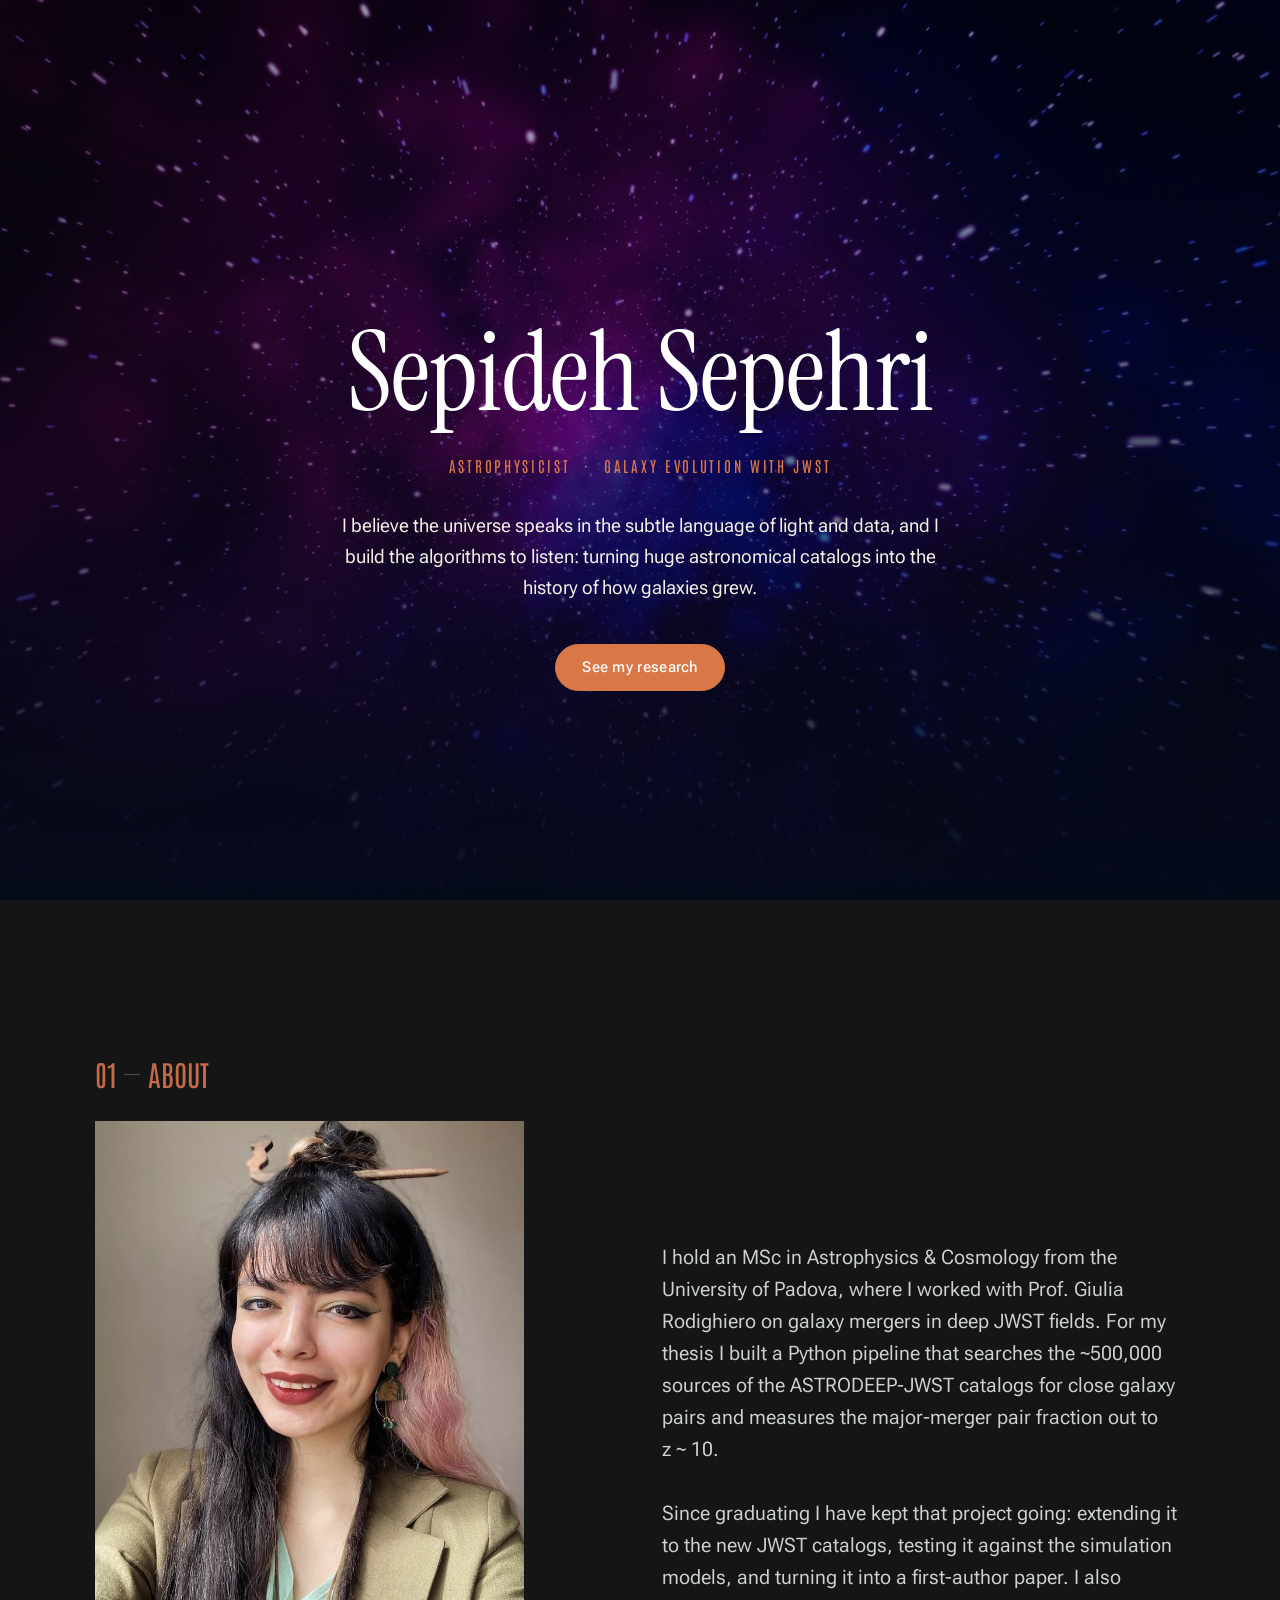
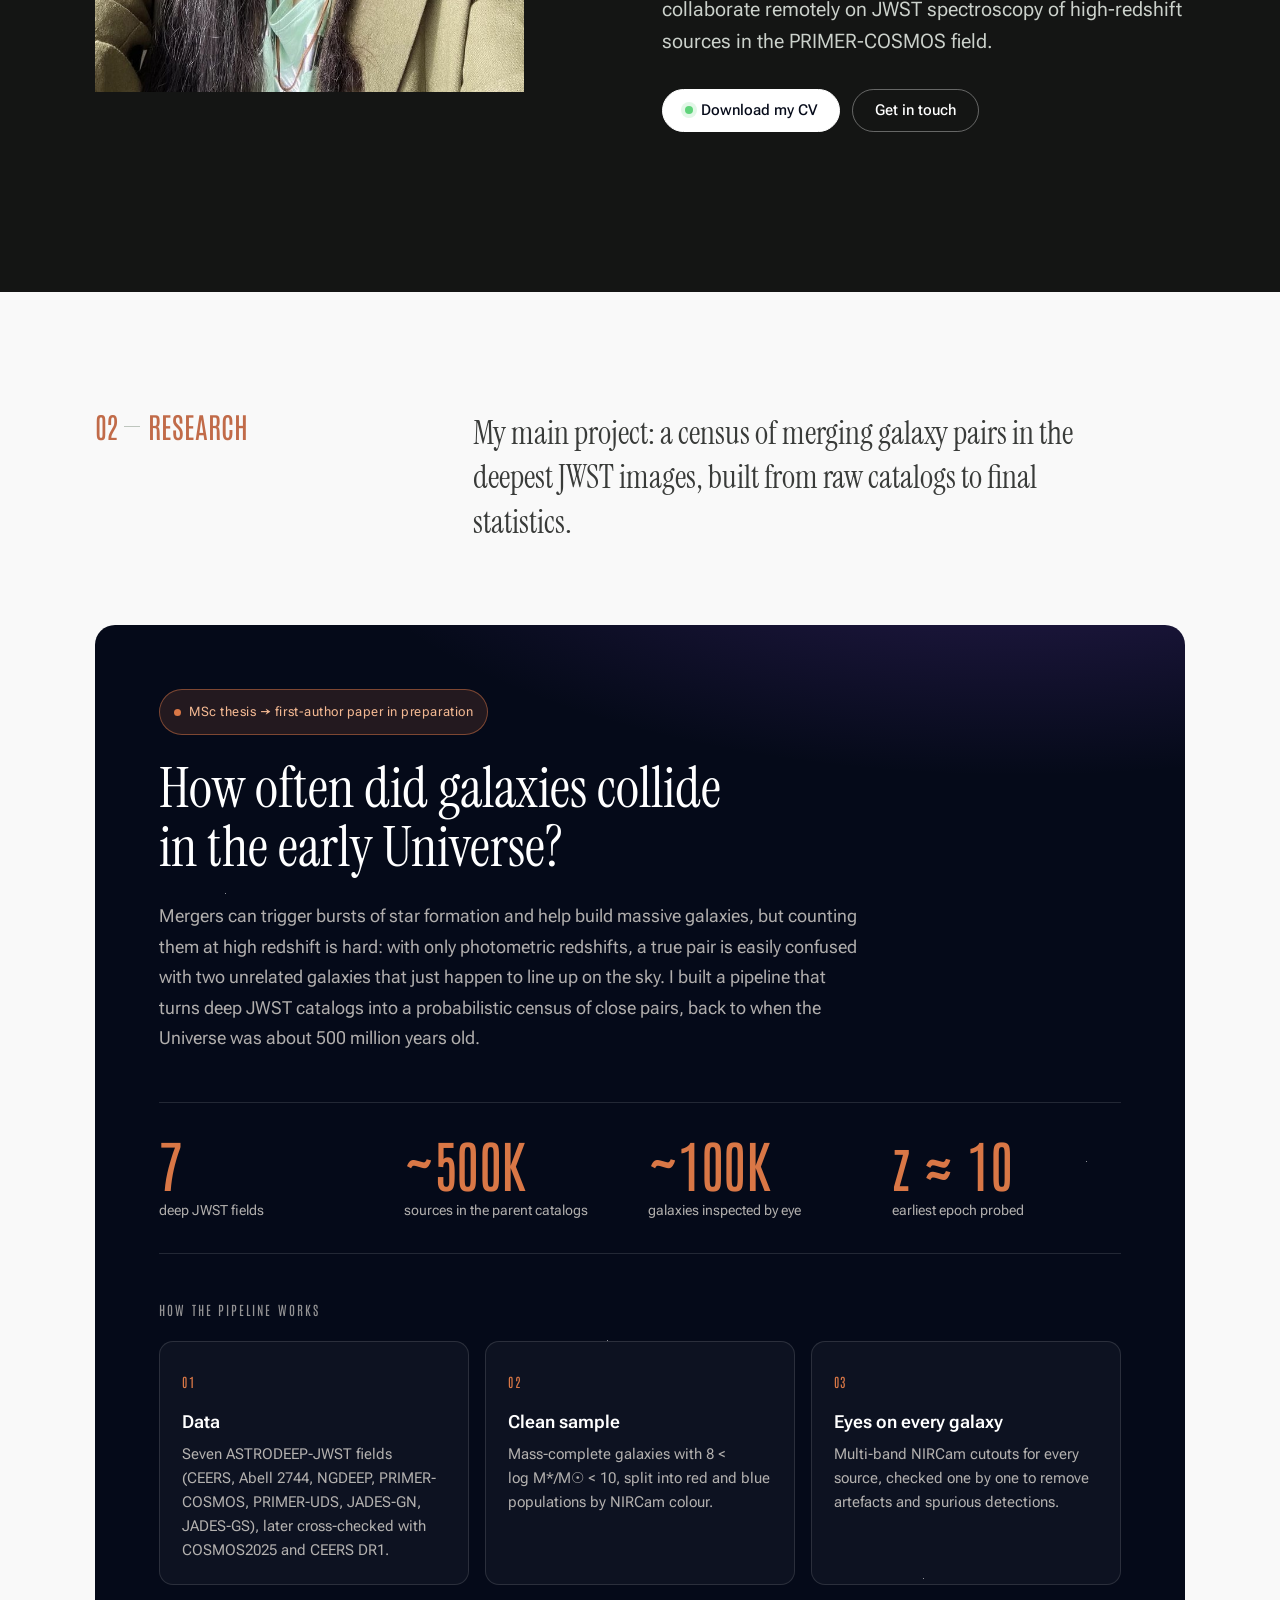
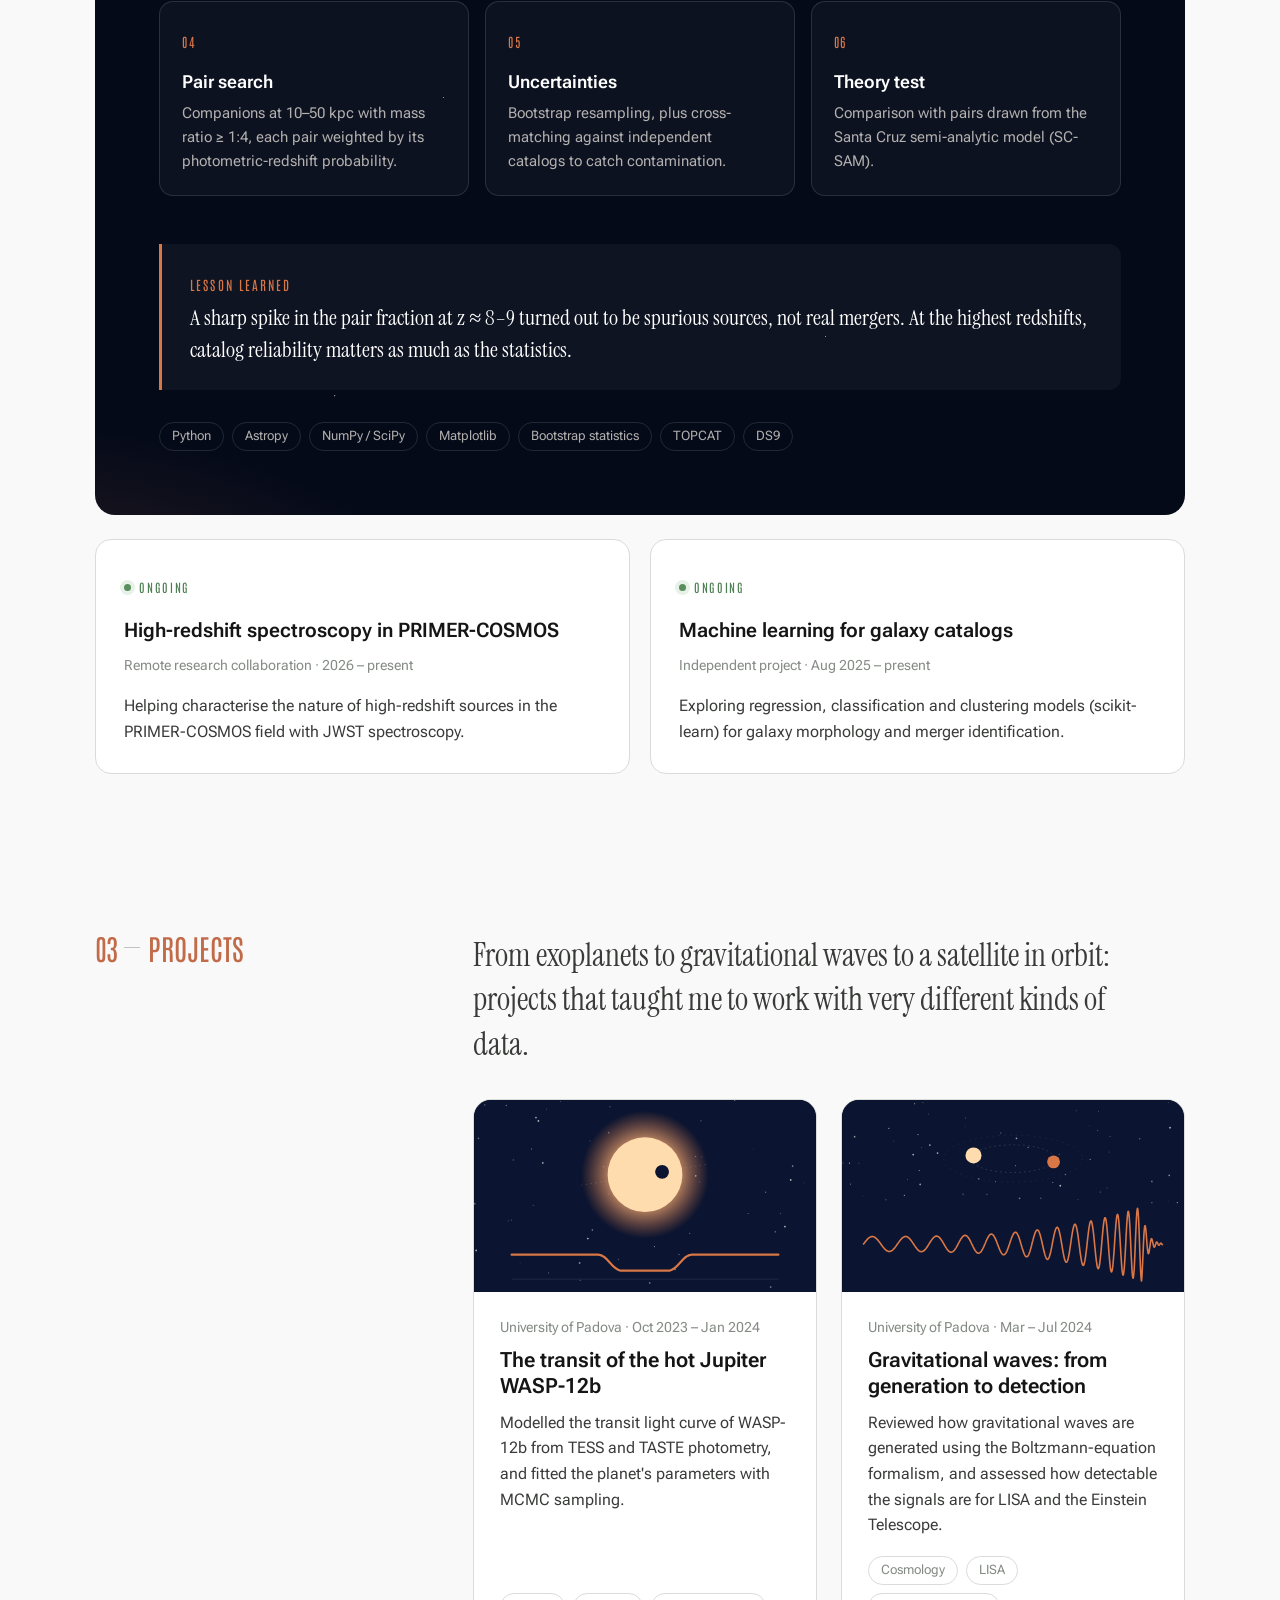
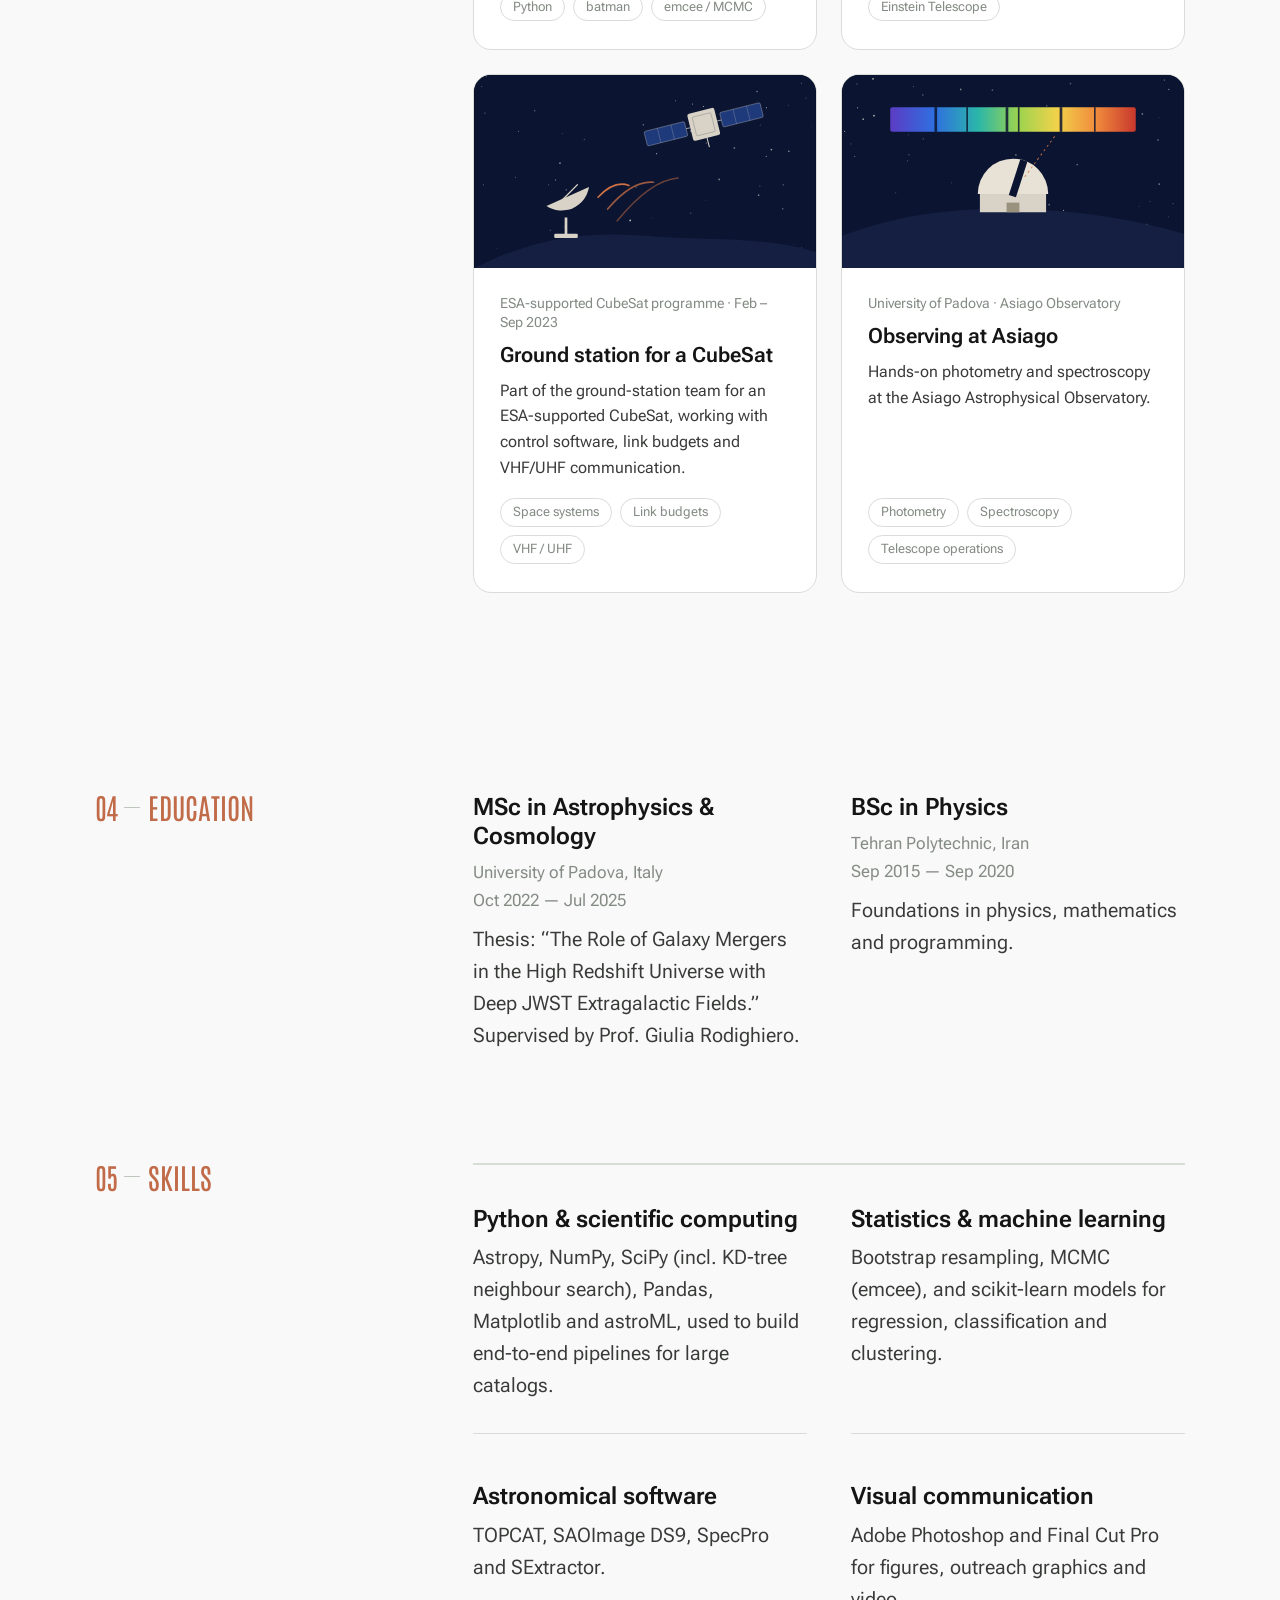
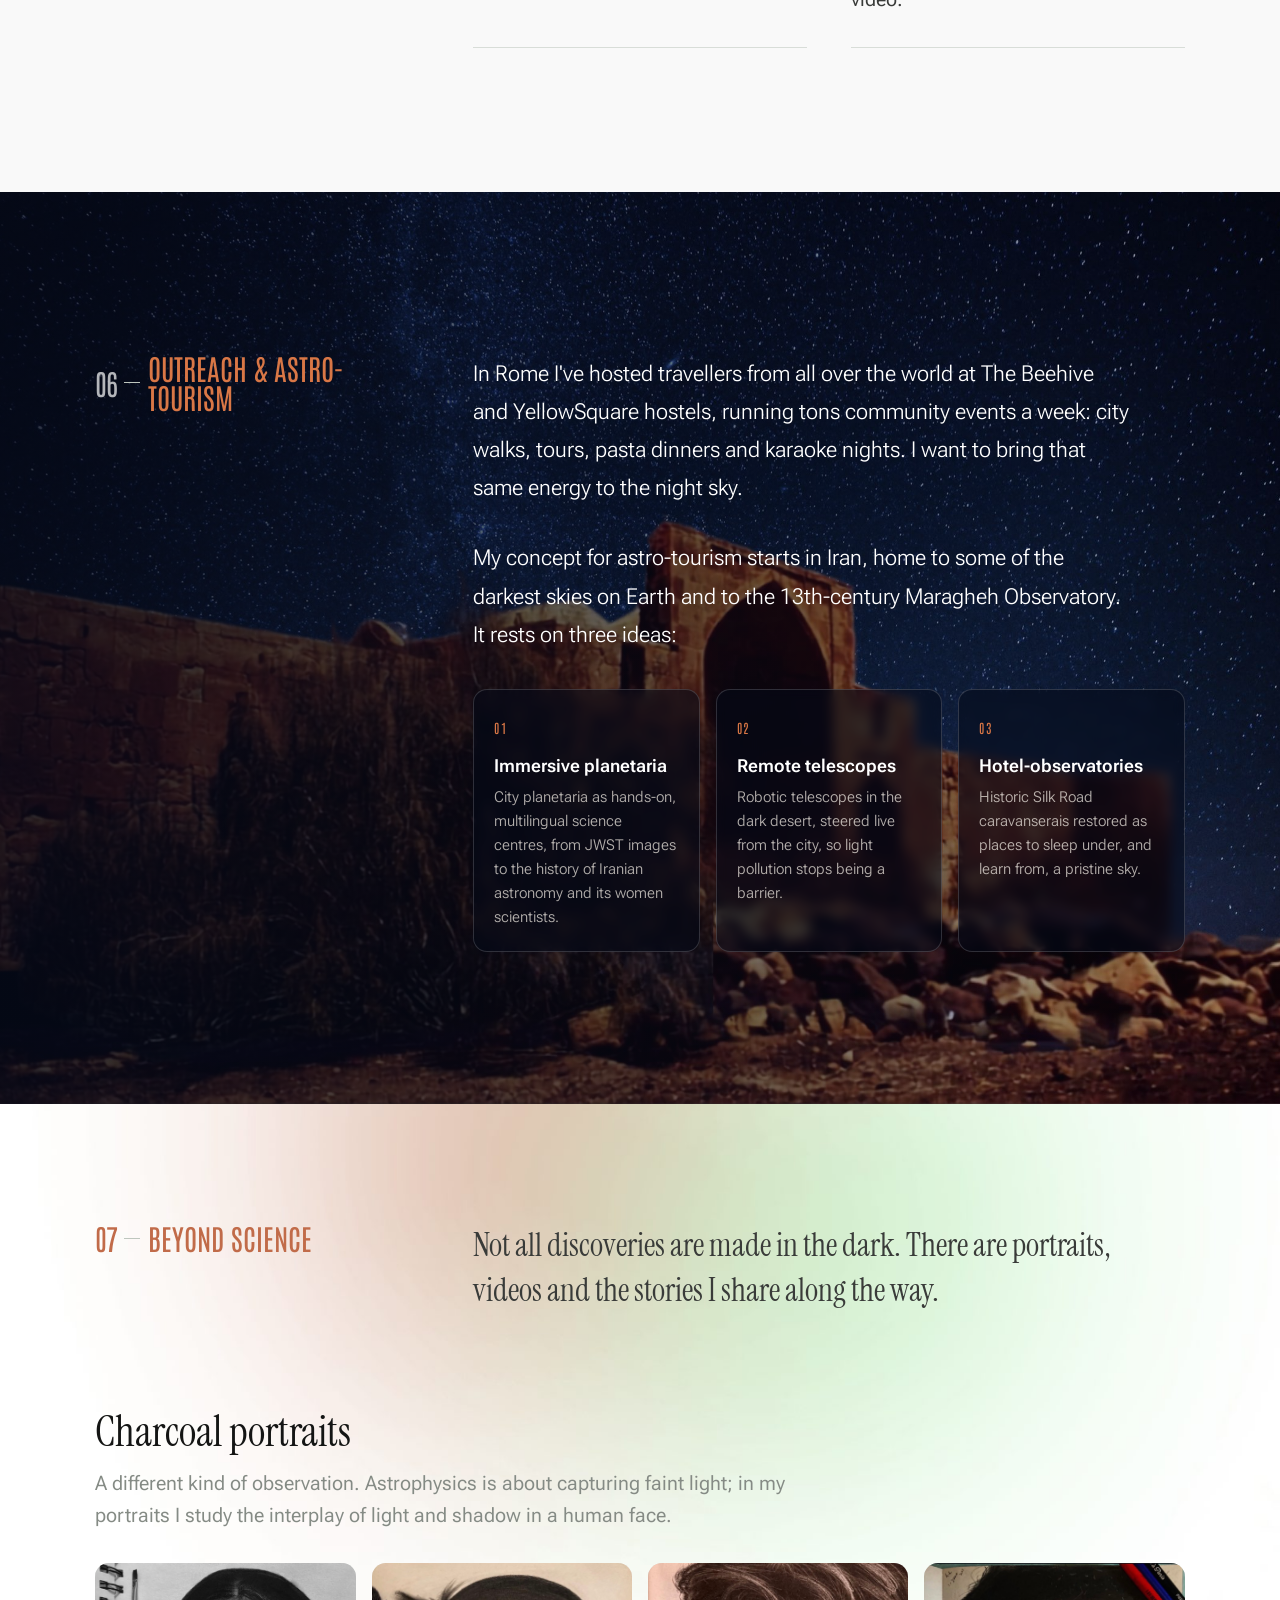
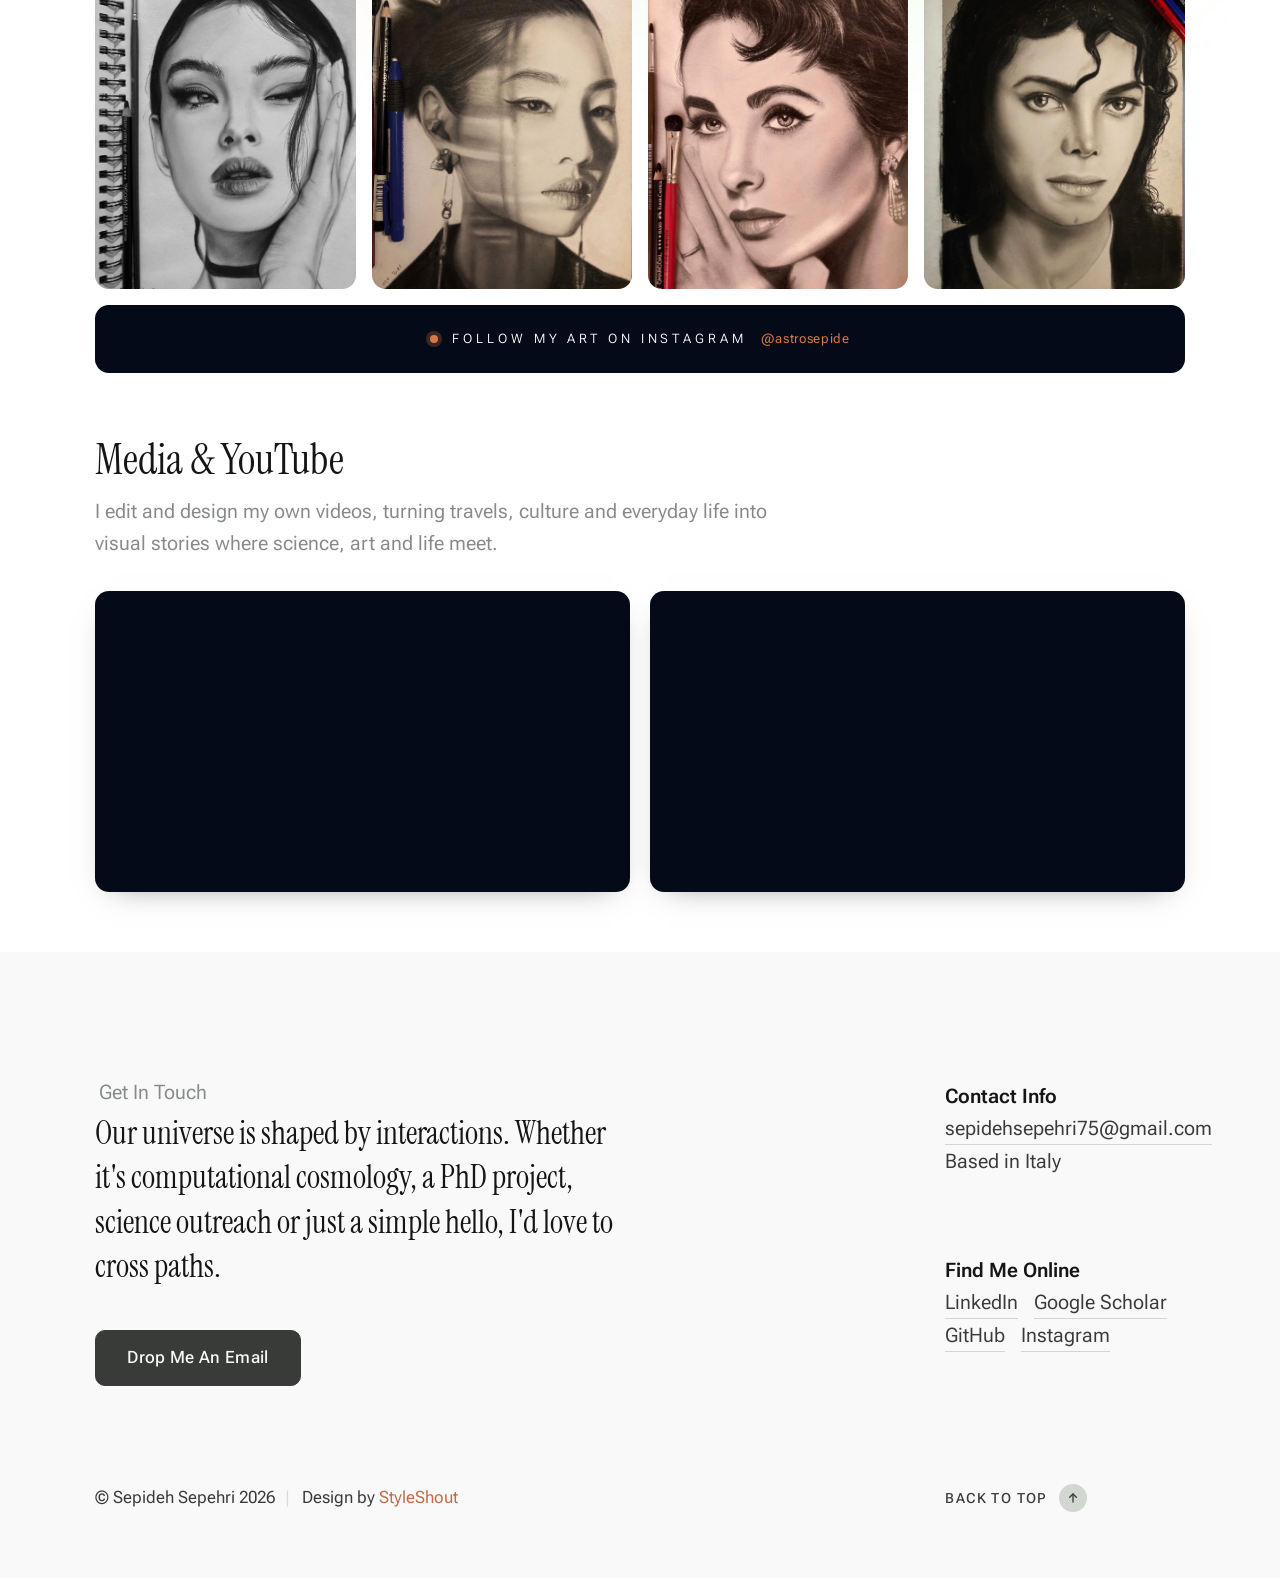
==== commit e73c9ab6: "Update index.html" ====
--- a/index.html
+++ b/index.html
@@ -238,15 +238,12 @@
                         catalogs into a probabilistic census of close pairs, back to when the Universe was about
                         500 million years old.
                     </p>
-                    <p class="case-study__meta">
-                        University of Padova, with Prof.&nbsp;Giulia Rodighiero &nbsp;·&nbsp; 2024 – present
-                        <!-- When it is on arXiv, add:  &nbsp;·&nbsp; <a href="https://arxiv.org/abs/XXXX.XXXXX">arXiv</a> -->
-                    </p>
+
 
                     <div class="cs-stats">
                         <div class="cs-stat">
                             <div class="cs-stat__value">7</div>
-                            <div class="cs-stat__label">deep JWST fields, plus COSMOS2025 &amp; CEERS DR1</div>
+                            <div class="cs-stat__label">deep JWST fields</div>
                         </div>
                         <div class="cs-stat">
                             <div class="cs-stat__value">~500K</div>
@@ -545,7 +542,7 @@
                     <div class="column xl-8 md-12">
                         <p>
                             In Rome I've hosted travellers from all over the world at The Beehive and YellowSquare
-                            hostels, running up to seven community events a week: city walks, tours, pasta dinners and
+                            hostels, running tons community events a week: city walks, tours, pasta dinners and
                             karaoke nights. I want to bring that same energy to the night sky.
                         </p>
                         <p>
@@ -568,18 +565,7 @@
                             </li>
                         </ol>
 
-                        <a class="hero-btn hero-btn--primary outreach-btn" href="files/astro-tourism-concept.pdf" target="_blank" rel="noopener">Read the one-page concept (PDF)</a>
-
-                        <!-- FIRST EVENT: after your first astronomy night, remove the comment marks and fill this in.
-                        <div class="outreach-event">
-                            <img src="images/outreach/astronomy-night.jpg" alt="Astronomy night with hostel guests" loading="lazy">
-                            <div>
-                                <span class="eyebrow">Latest event</span>
-                                <h3>Astronomy Night at YellowSquare</h3>
-                                <p>December 2026 · A short talk on what JWST sees, then telescopes on the terrace.</p>
-                            </div>
-                        </div>
-                        -->
+
                     </div>
                 </div>
             </div>
@@ -599,7 +585,7 @@
                     </div>
                     <div class="column xl-8 md-12">
                         <p class="lead section-intro">
-                            Not all discoveries are made in the dark. Portraits, videos and the stories I share along the way.
+                            Not all discoveries are made in the dark. There are portraits, videos and the stories I share along the way.
                         </p>
                     </div>
                 </div>
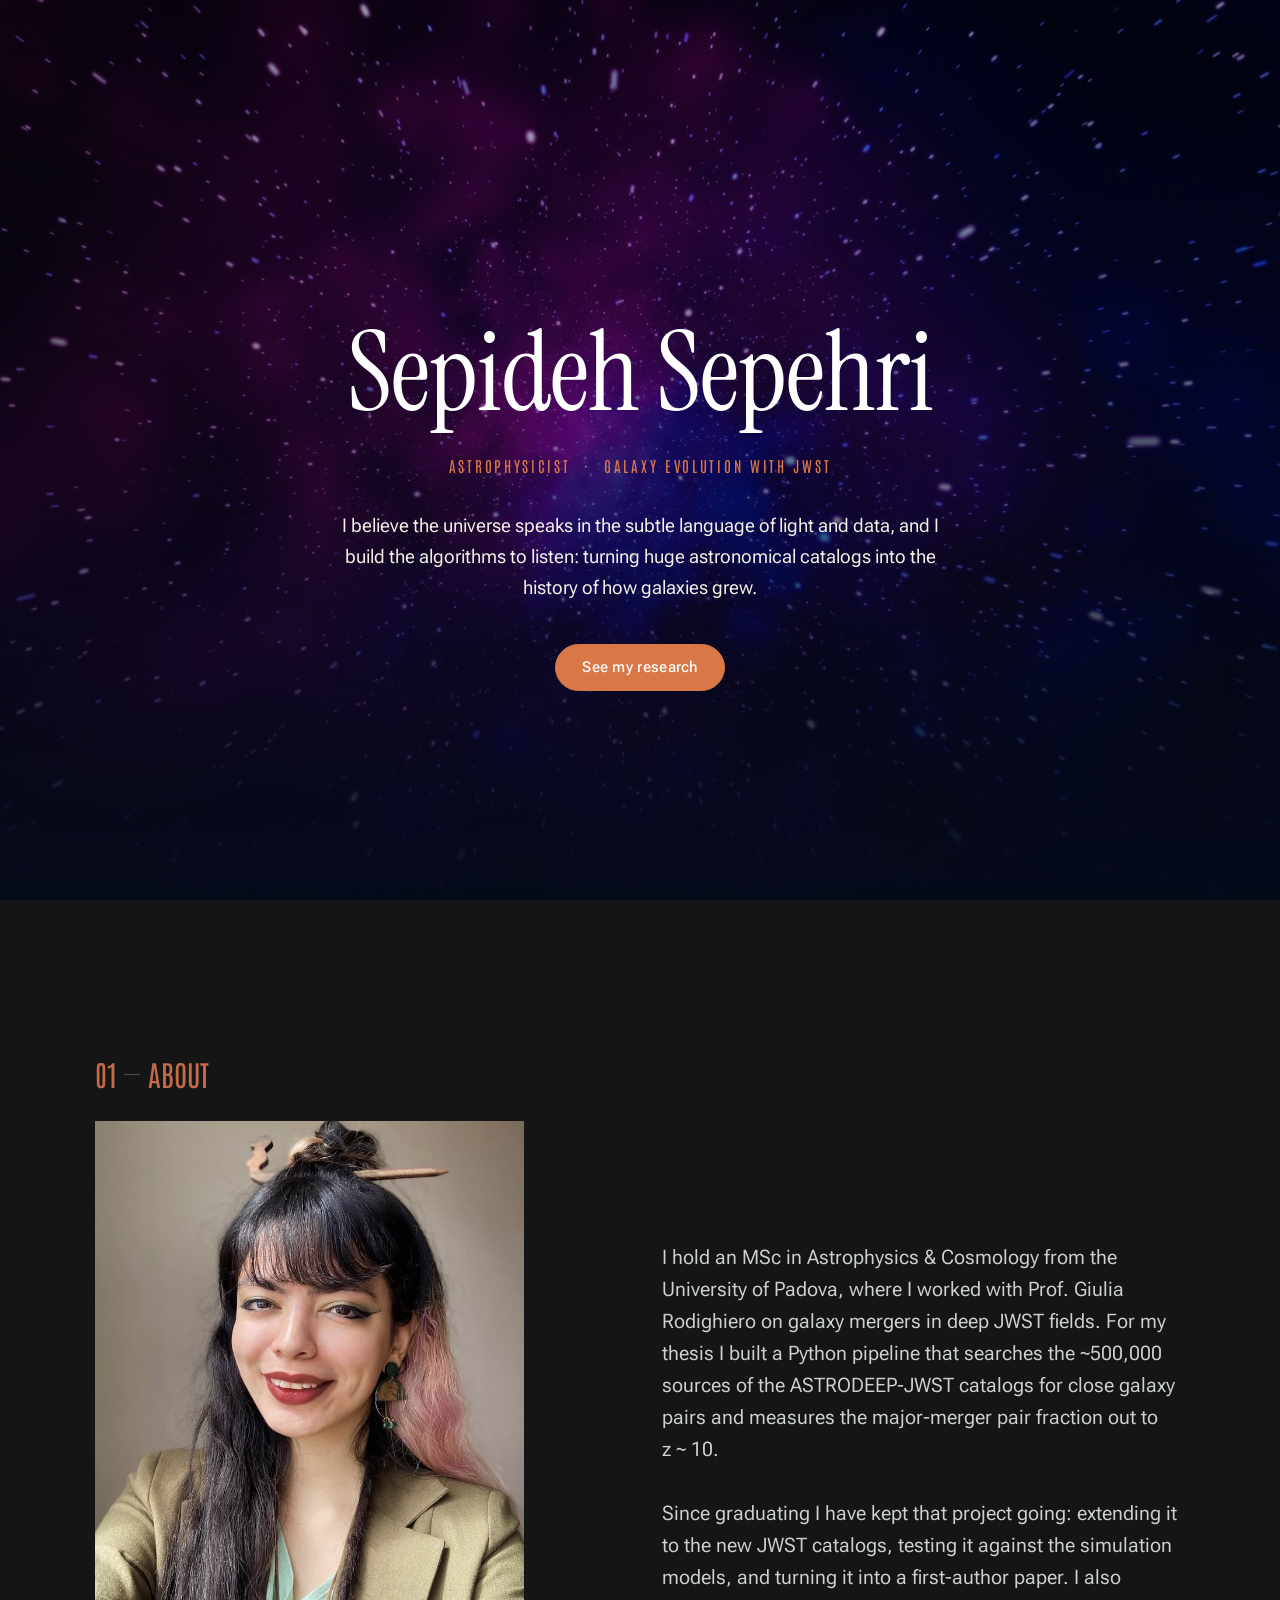
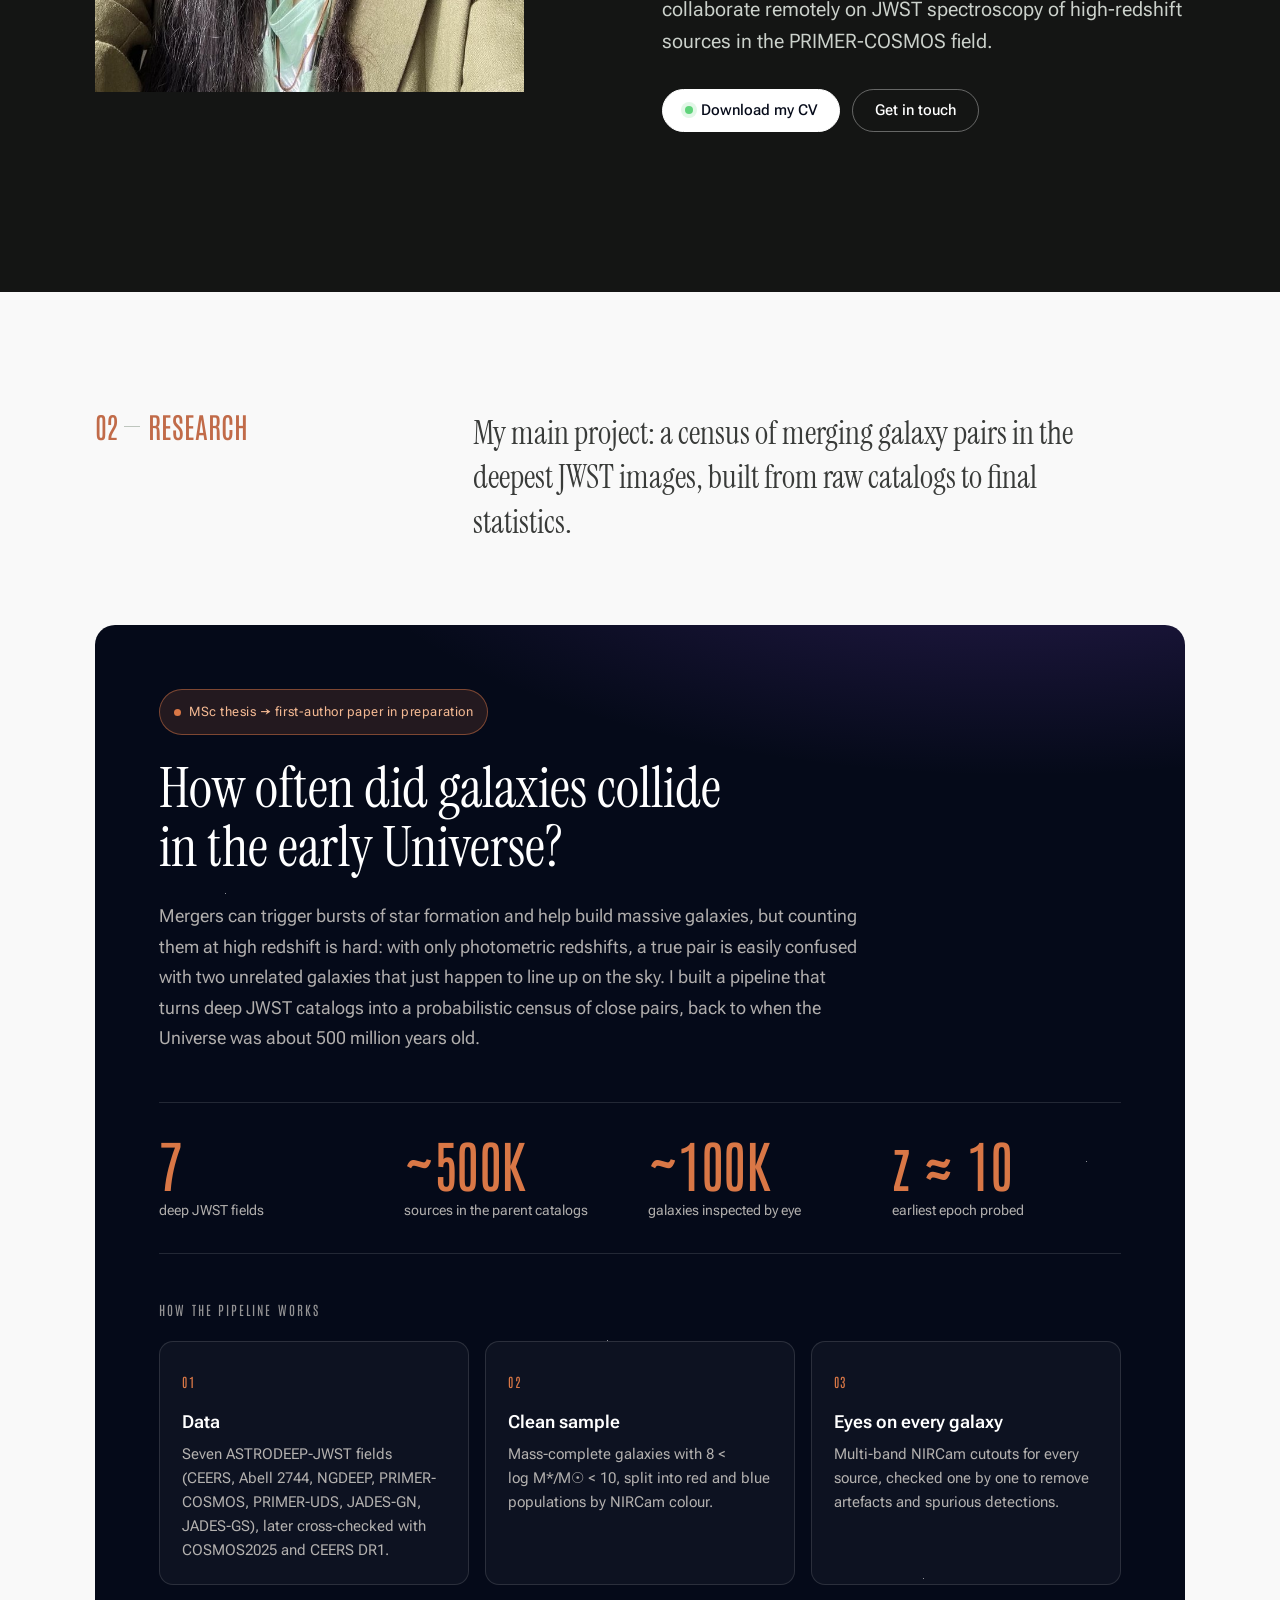
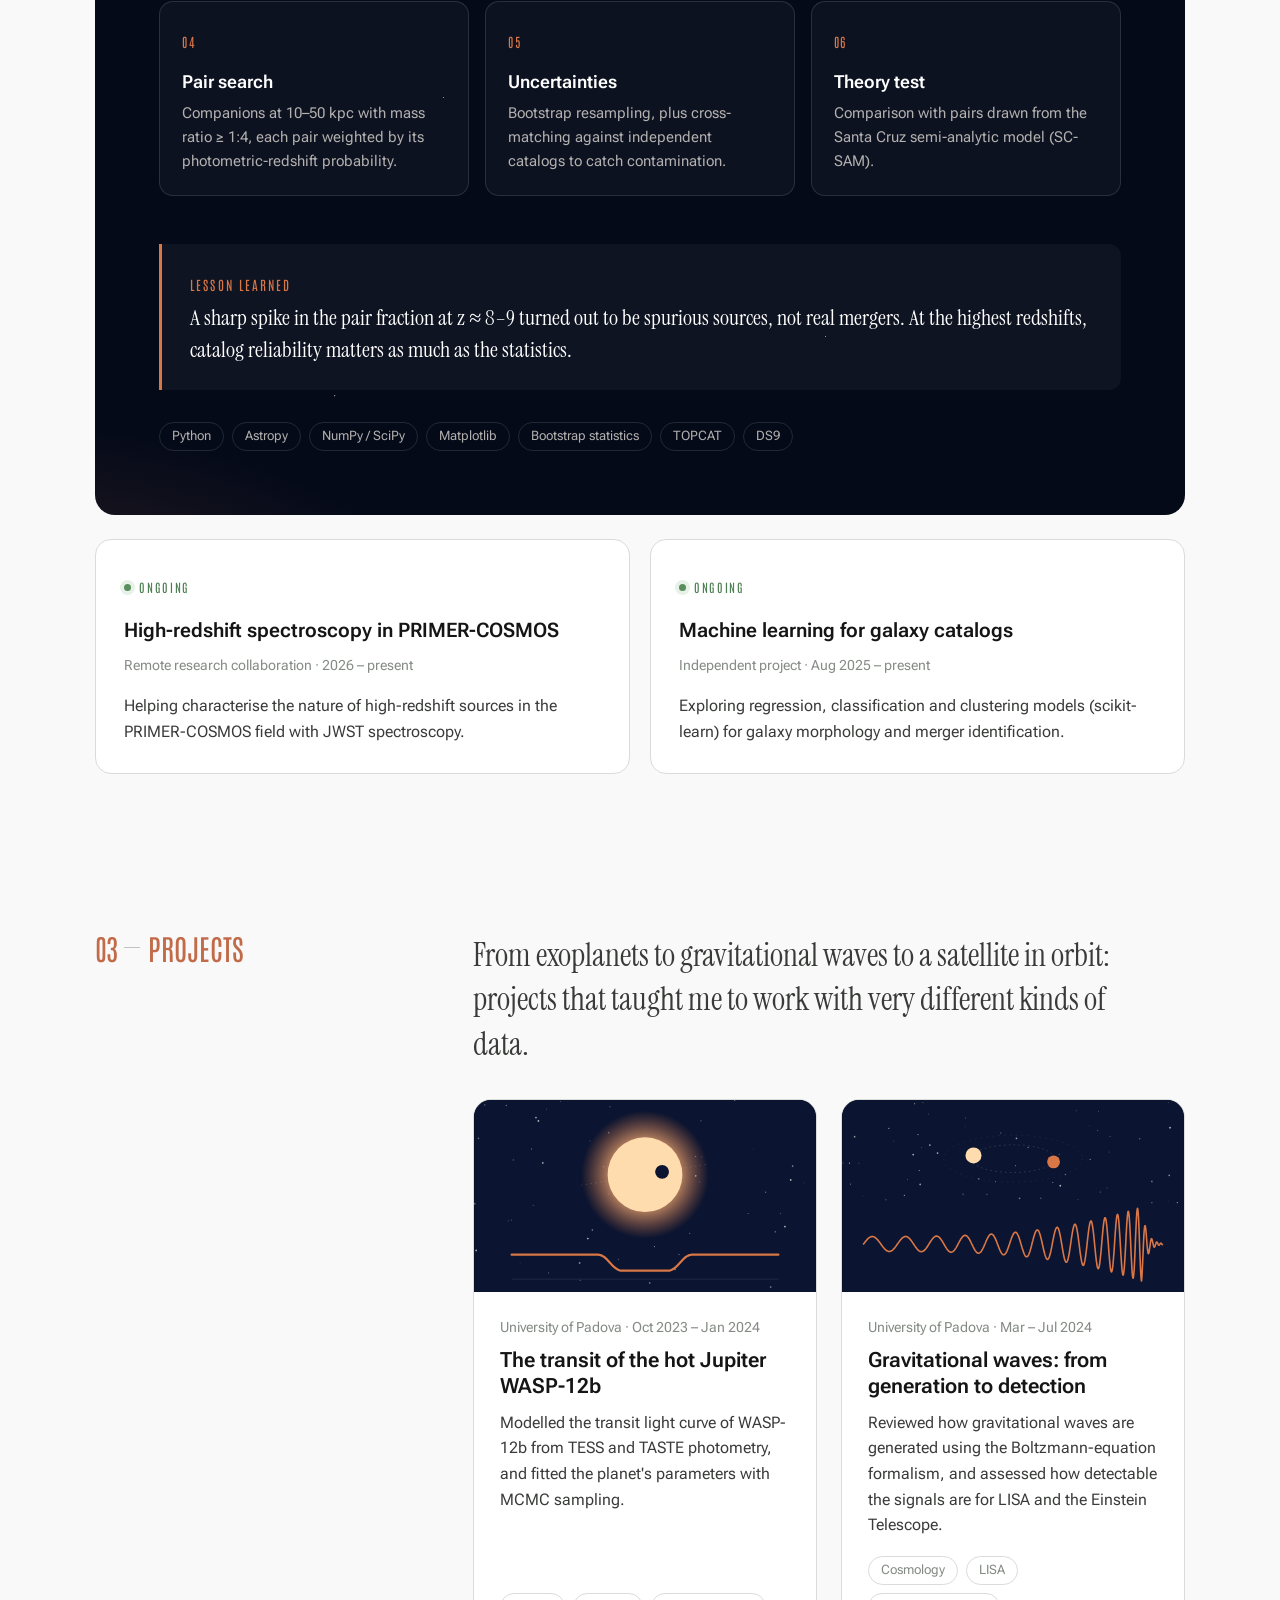
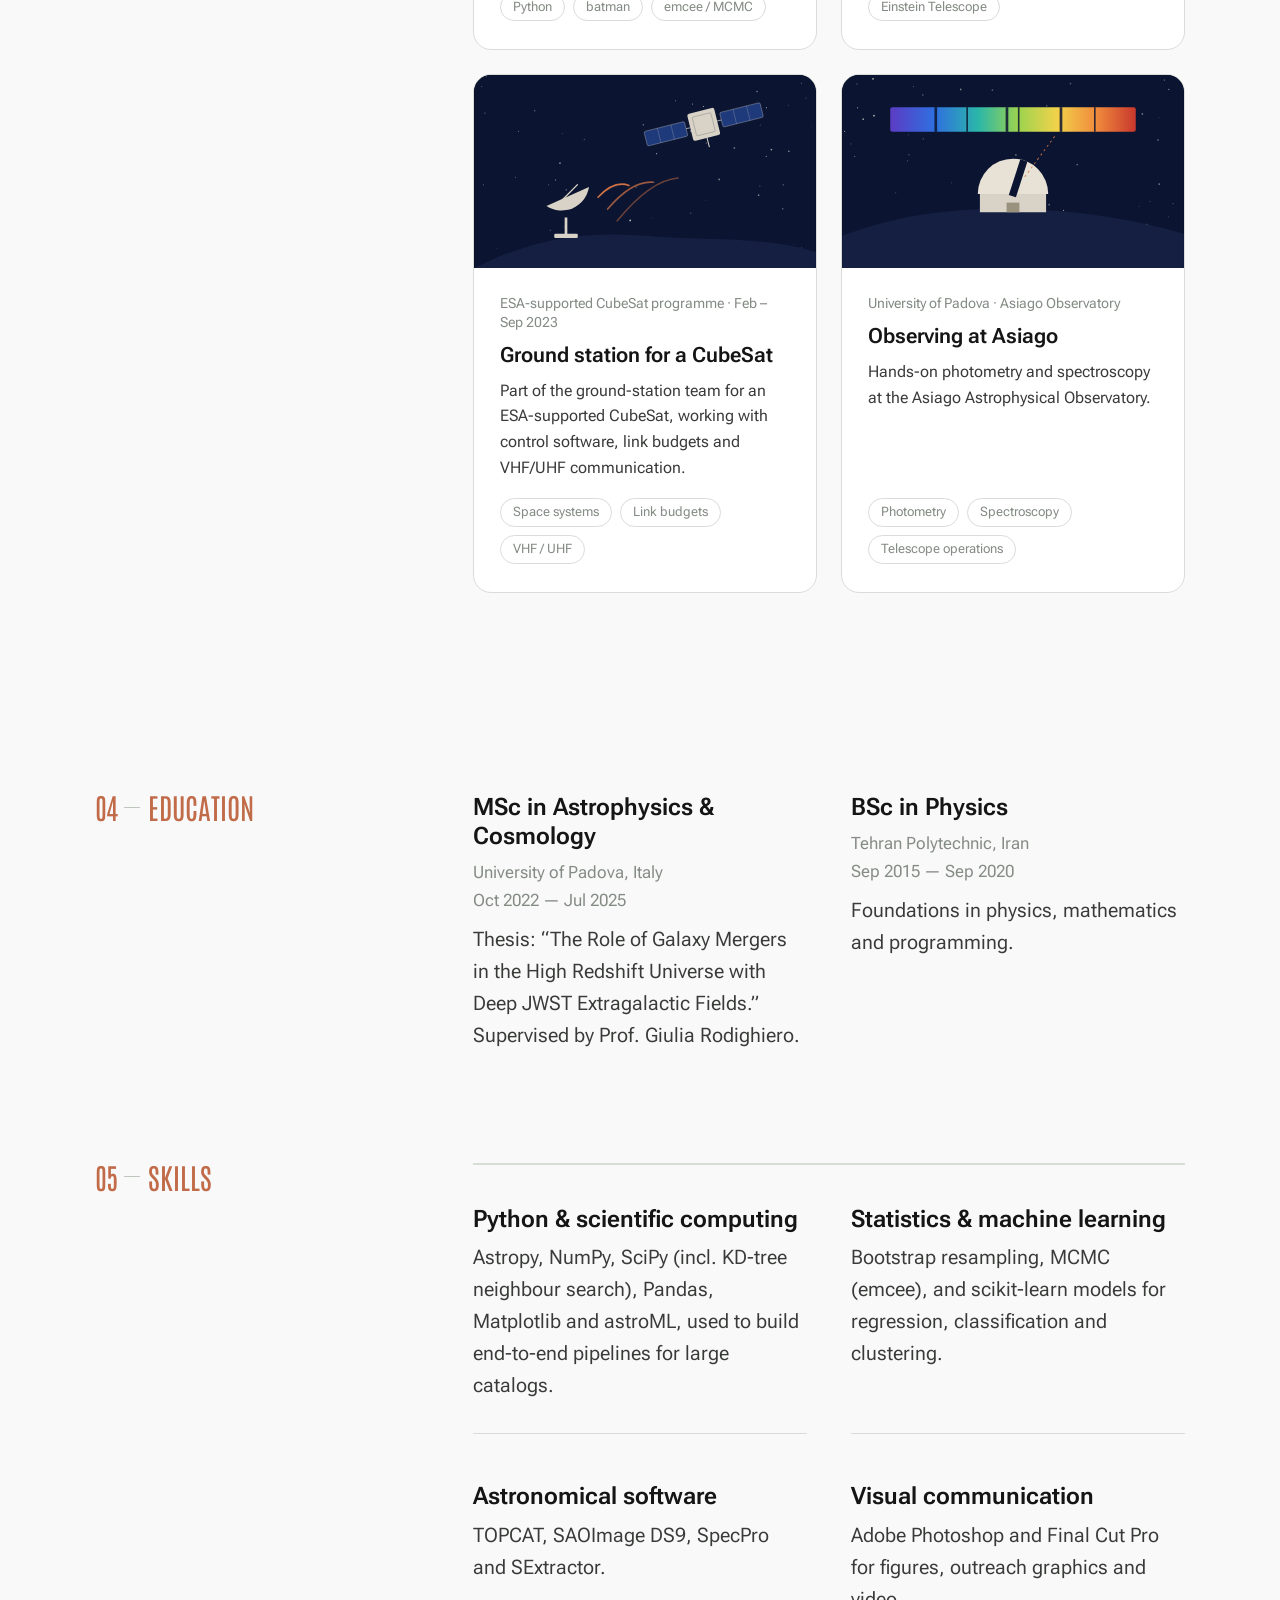
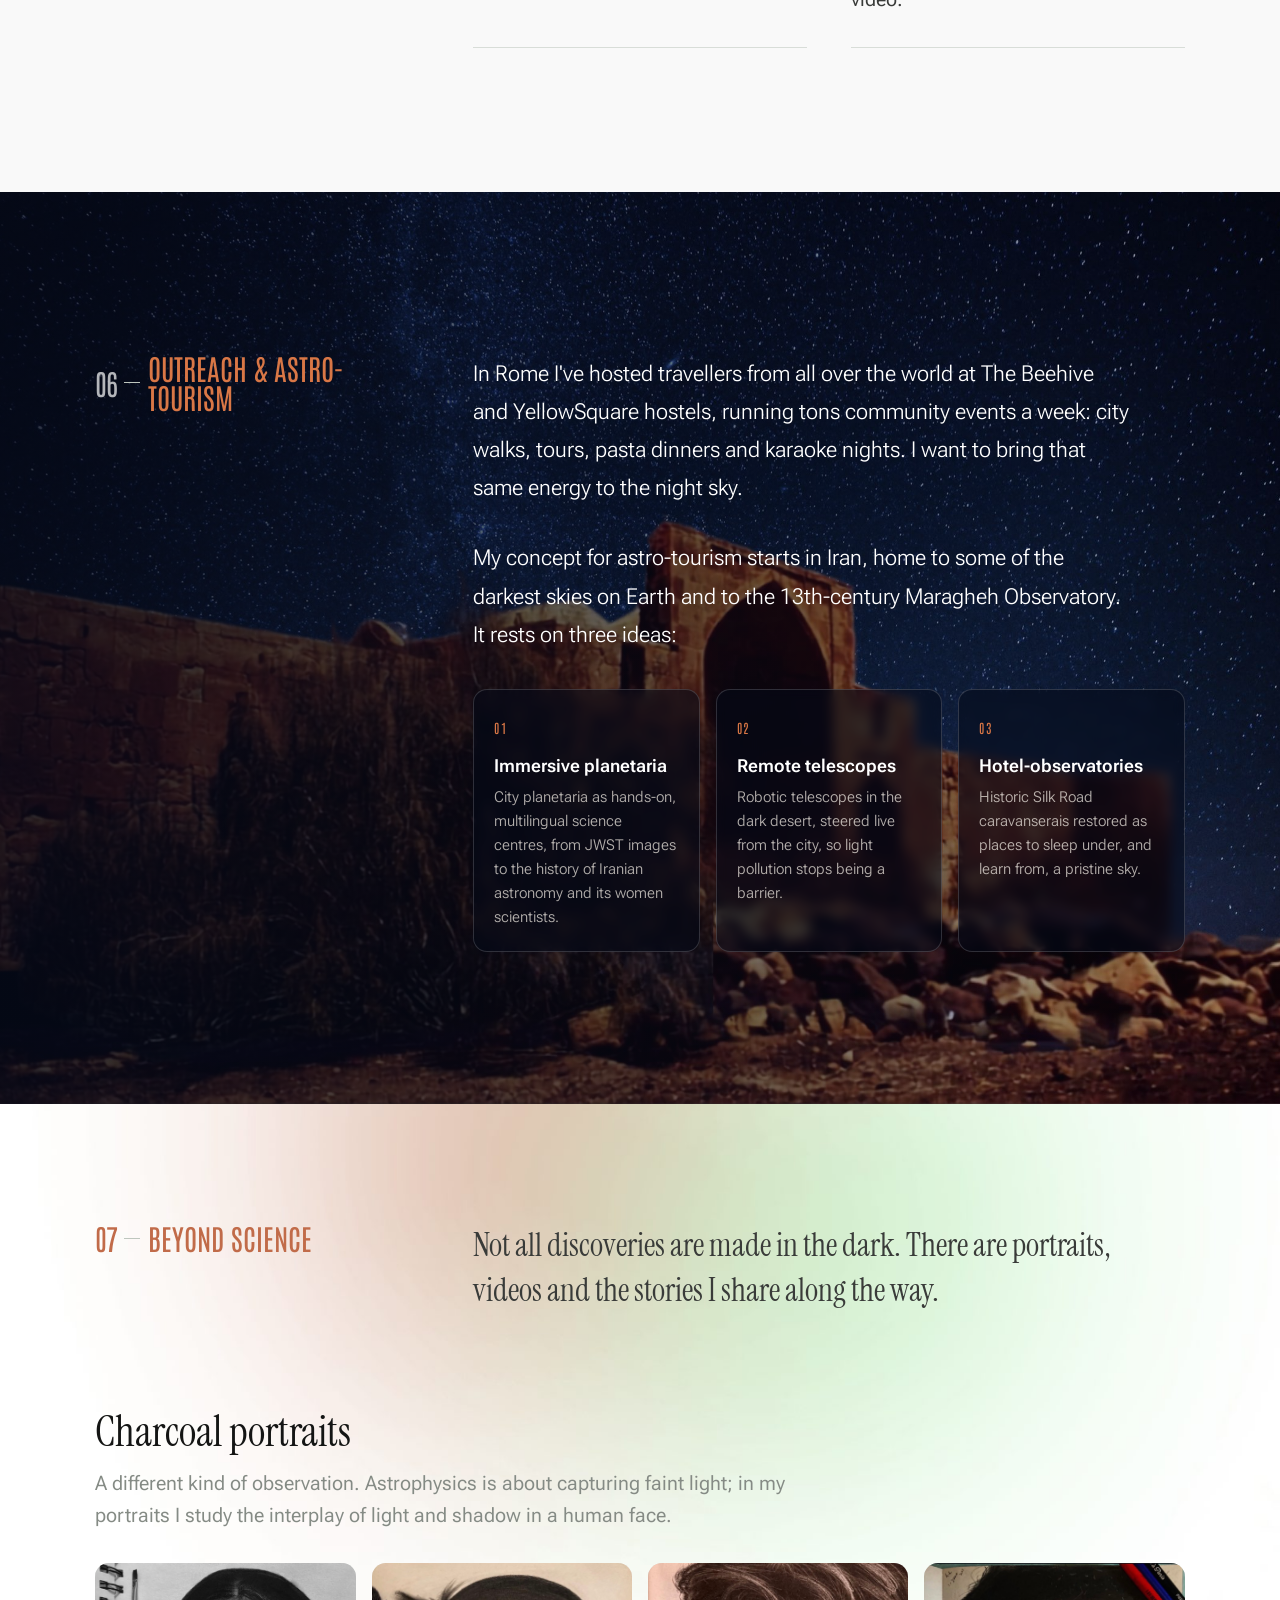
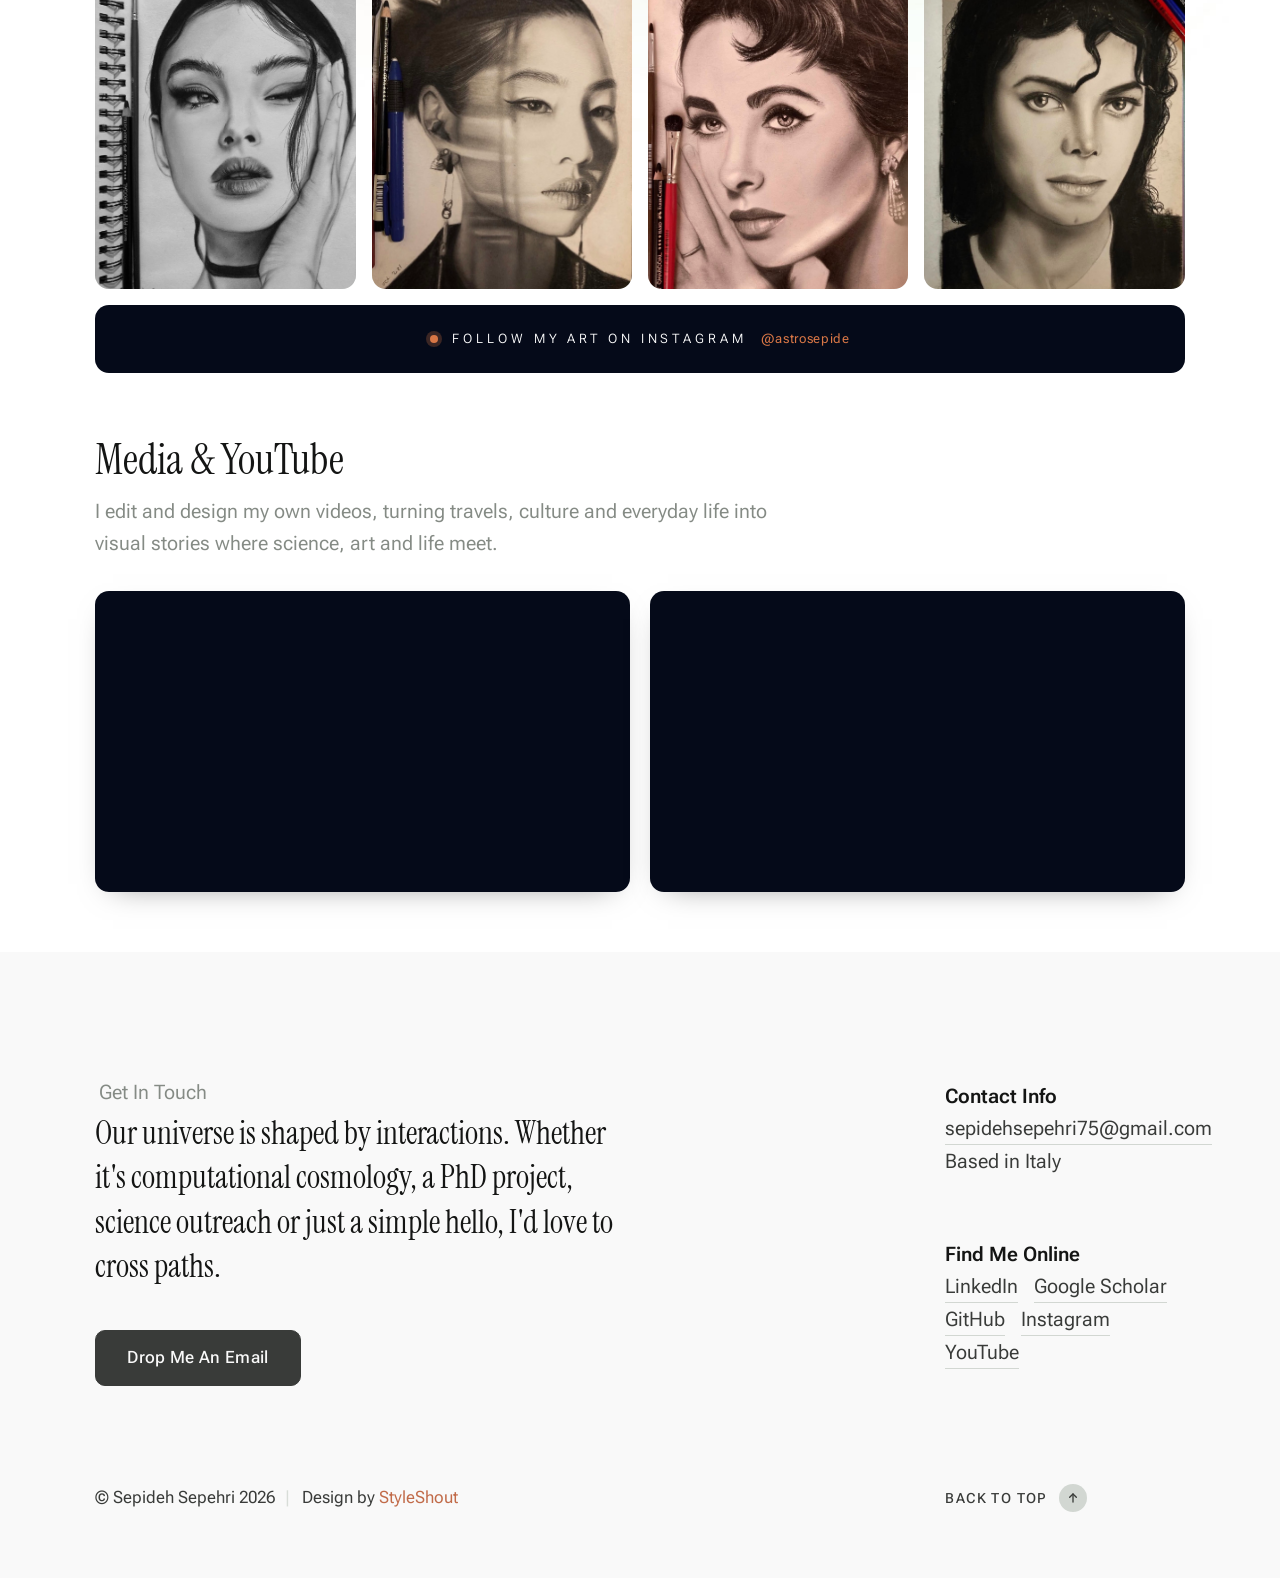
==== commit e36ada4e: "Update index.html" ====
--- a/index.html
+++ b/index.html
@@ -719,6 +719,7 @@
                             <li><a href="https://scholar.google.com/citations?user=oOOZoukAAAAJ&amp;hl=en" target="_blank" rel="noopener">Google Scholar</a></li>
                             <li><a href="https://github.com/SepidehSepehri" target="_blank" rel="noopener">GitHub</a></li>
                             <li><a href="https://www.instagram.com/astrosepide/" target="_blank" rel="noopener">Instagram</a></li>
+                            <li><a href="https://www.youtube.com/@sepidehsepehri" target="_blank" rel="noopener">YouTube</a></li>
                             <!-- <li><a href="https://orcid.org/0000-0000-0000-0000">ORCID</a></li> -->
                         </ul>
                     </div>
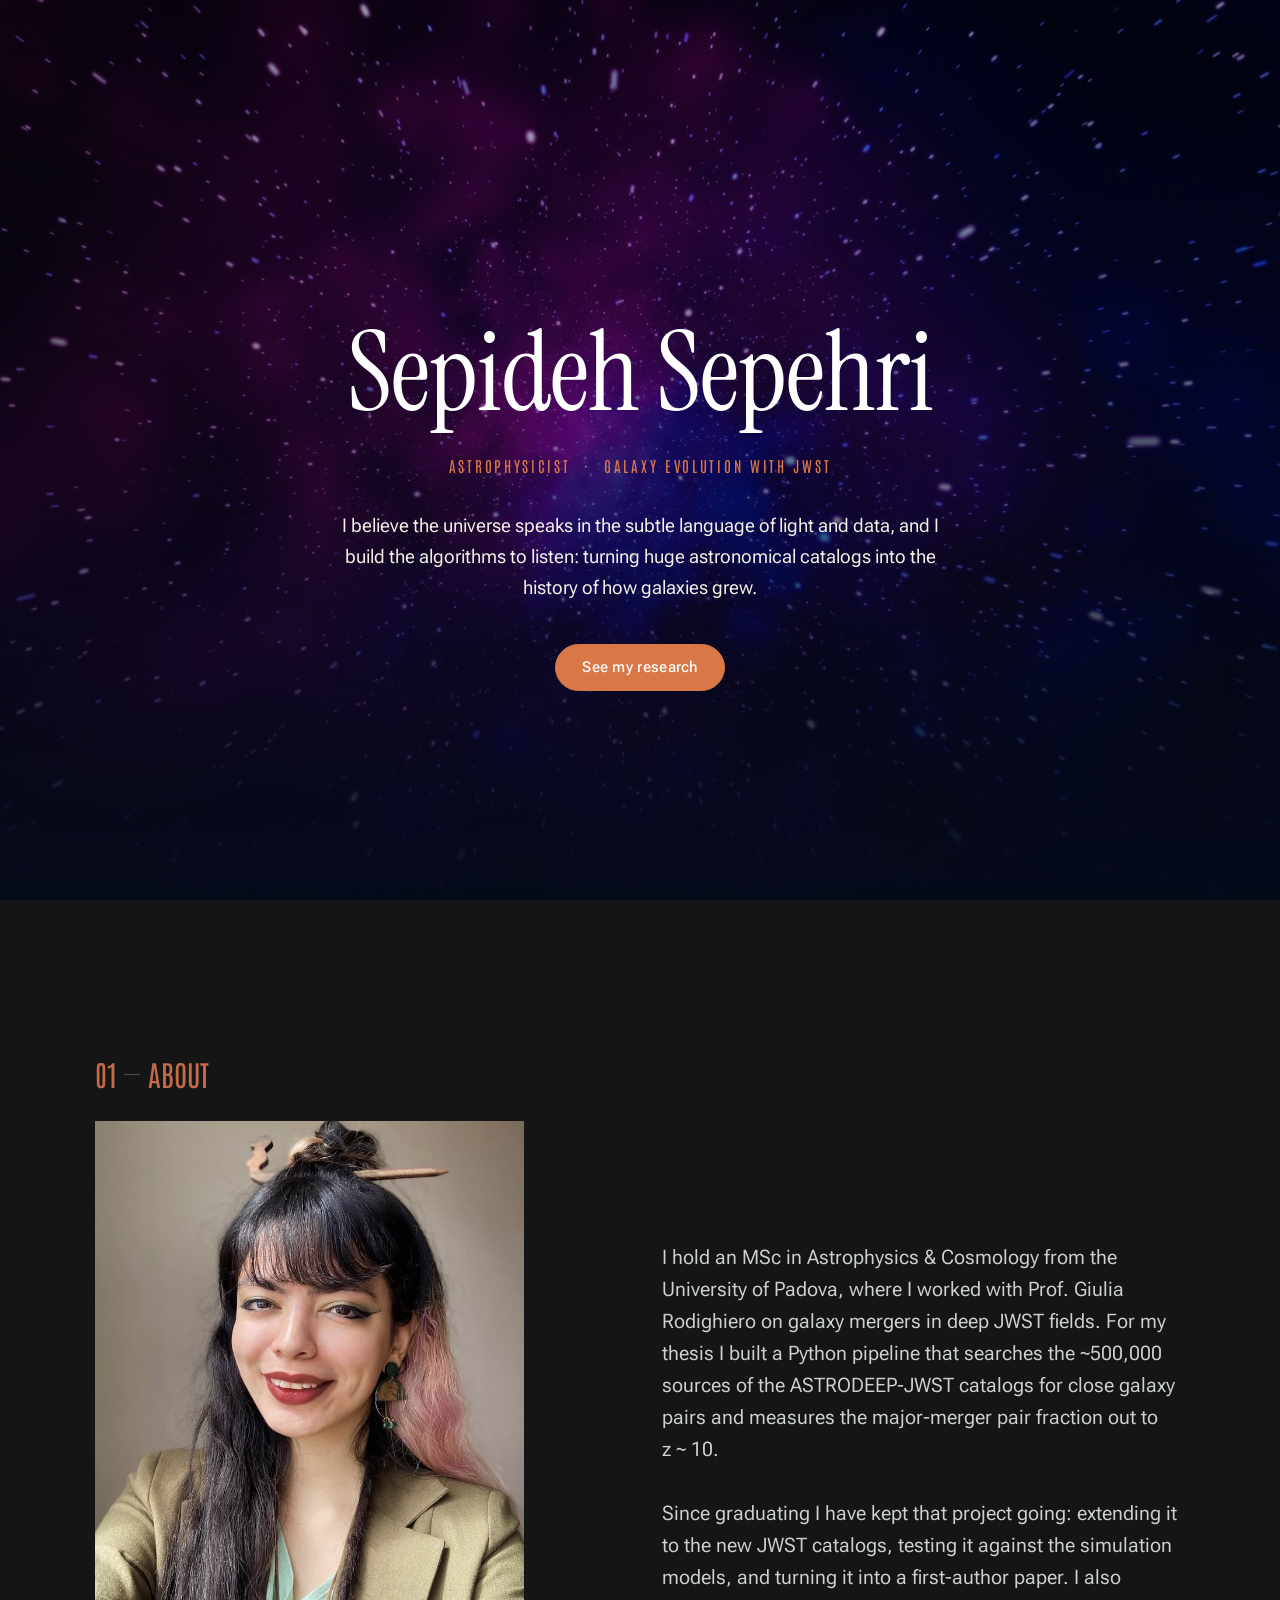
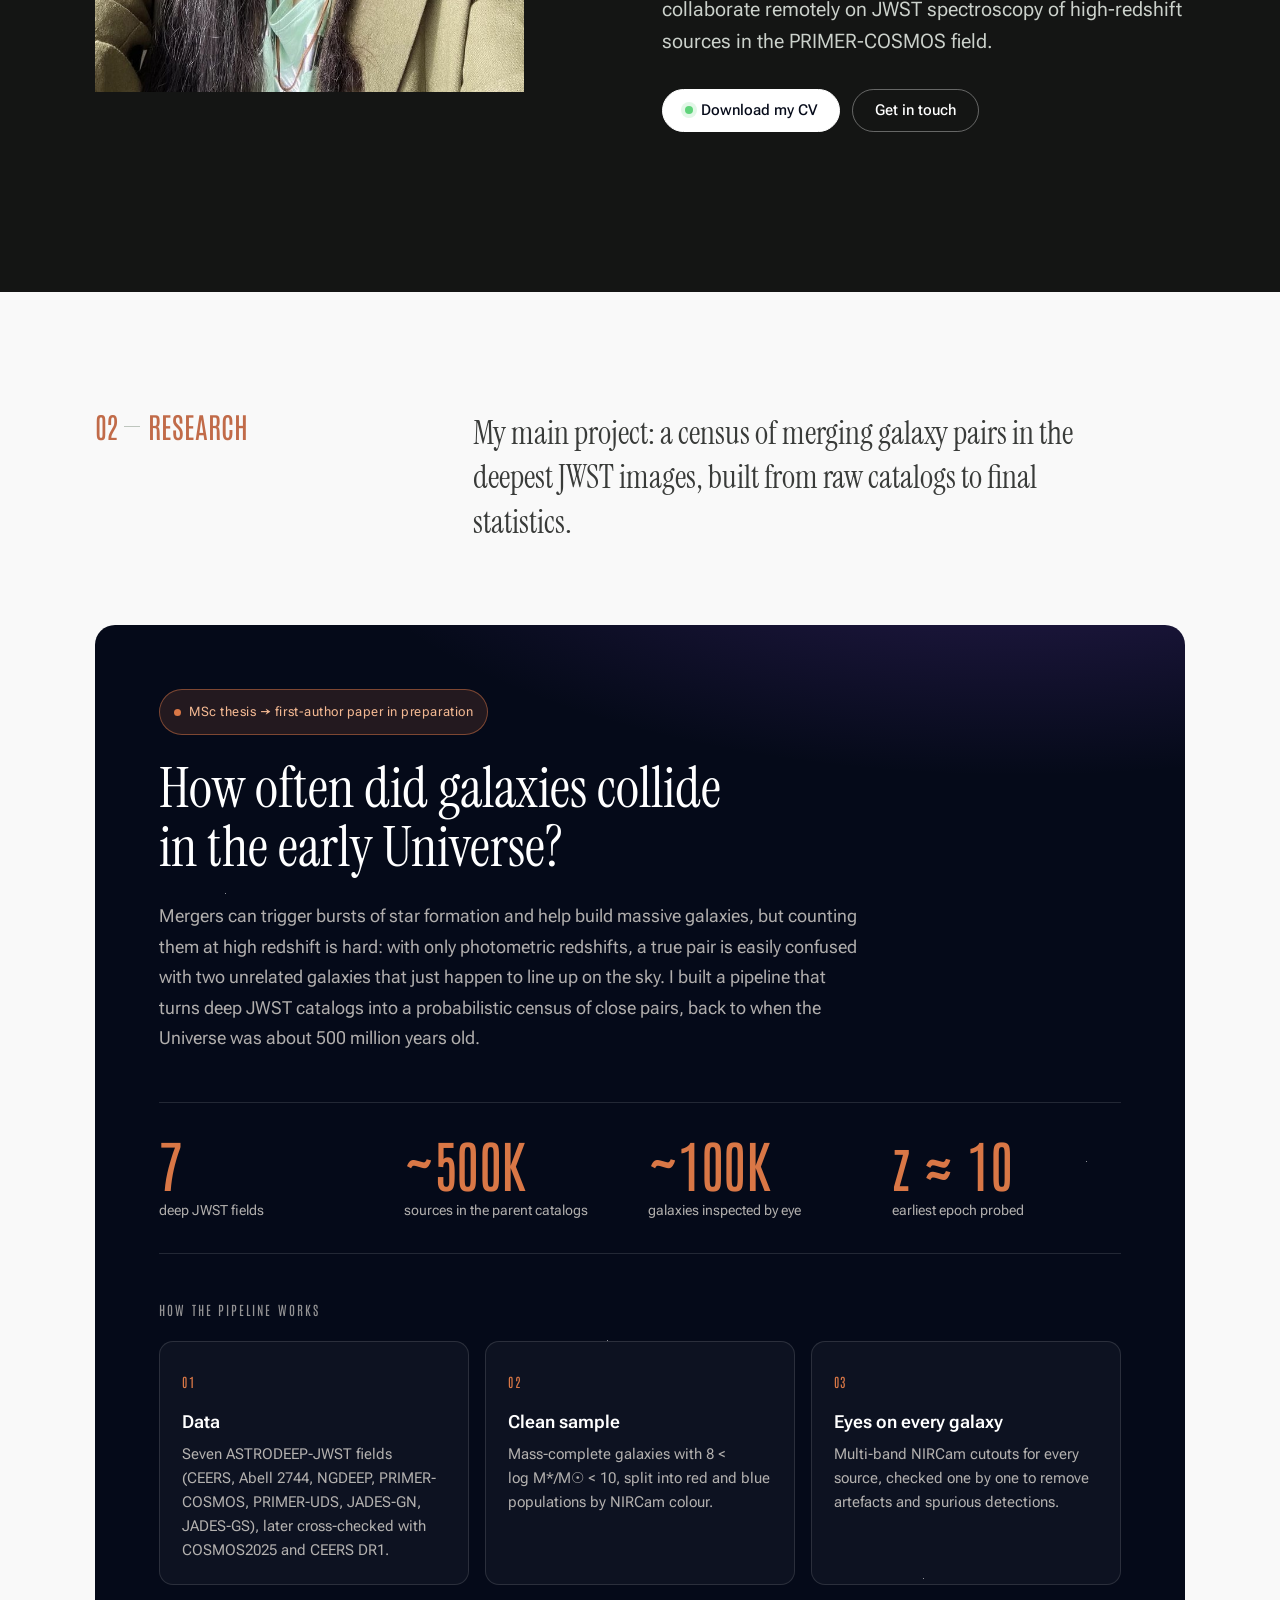
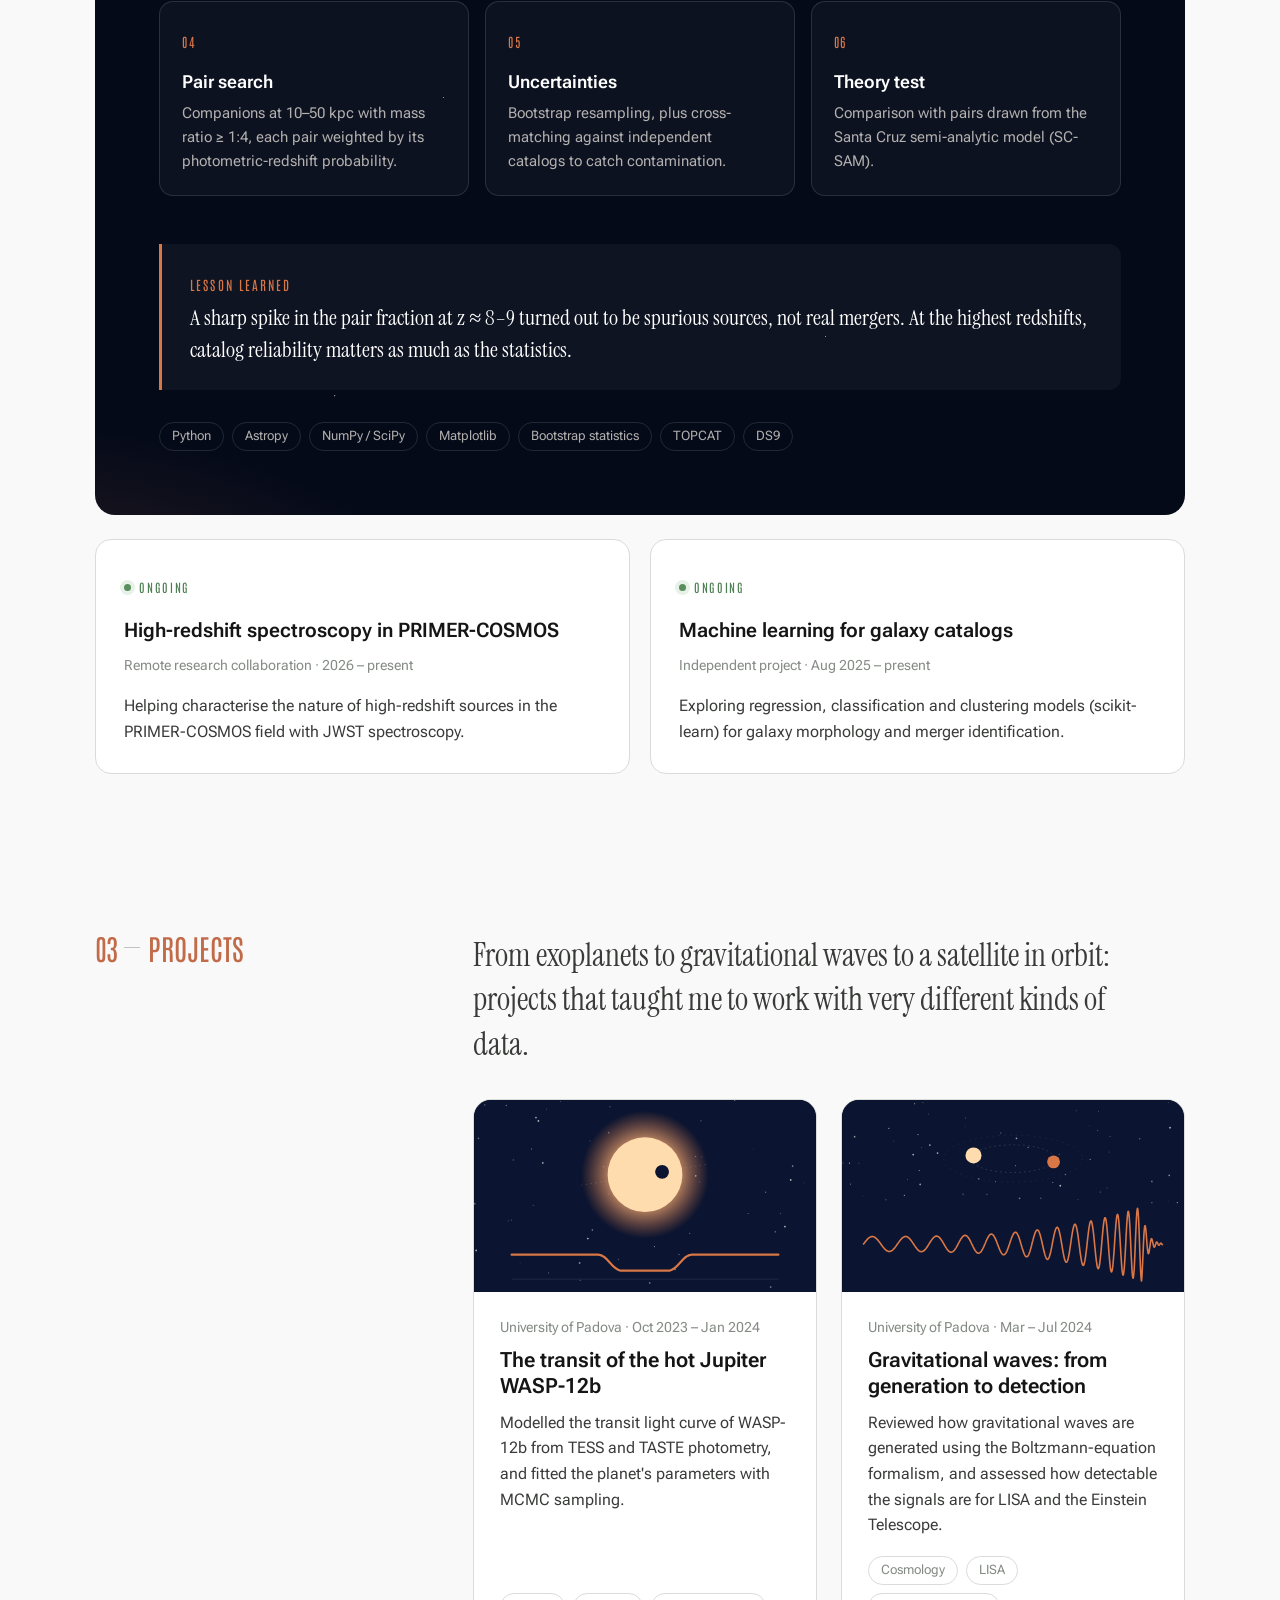
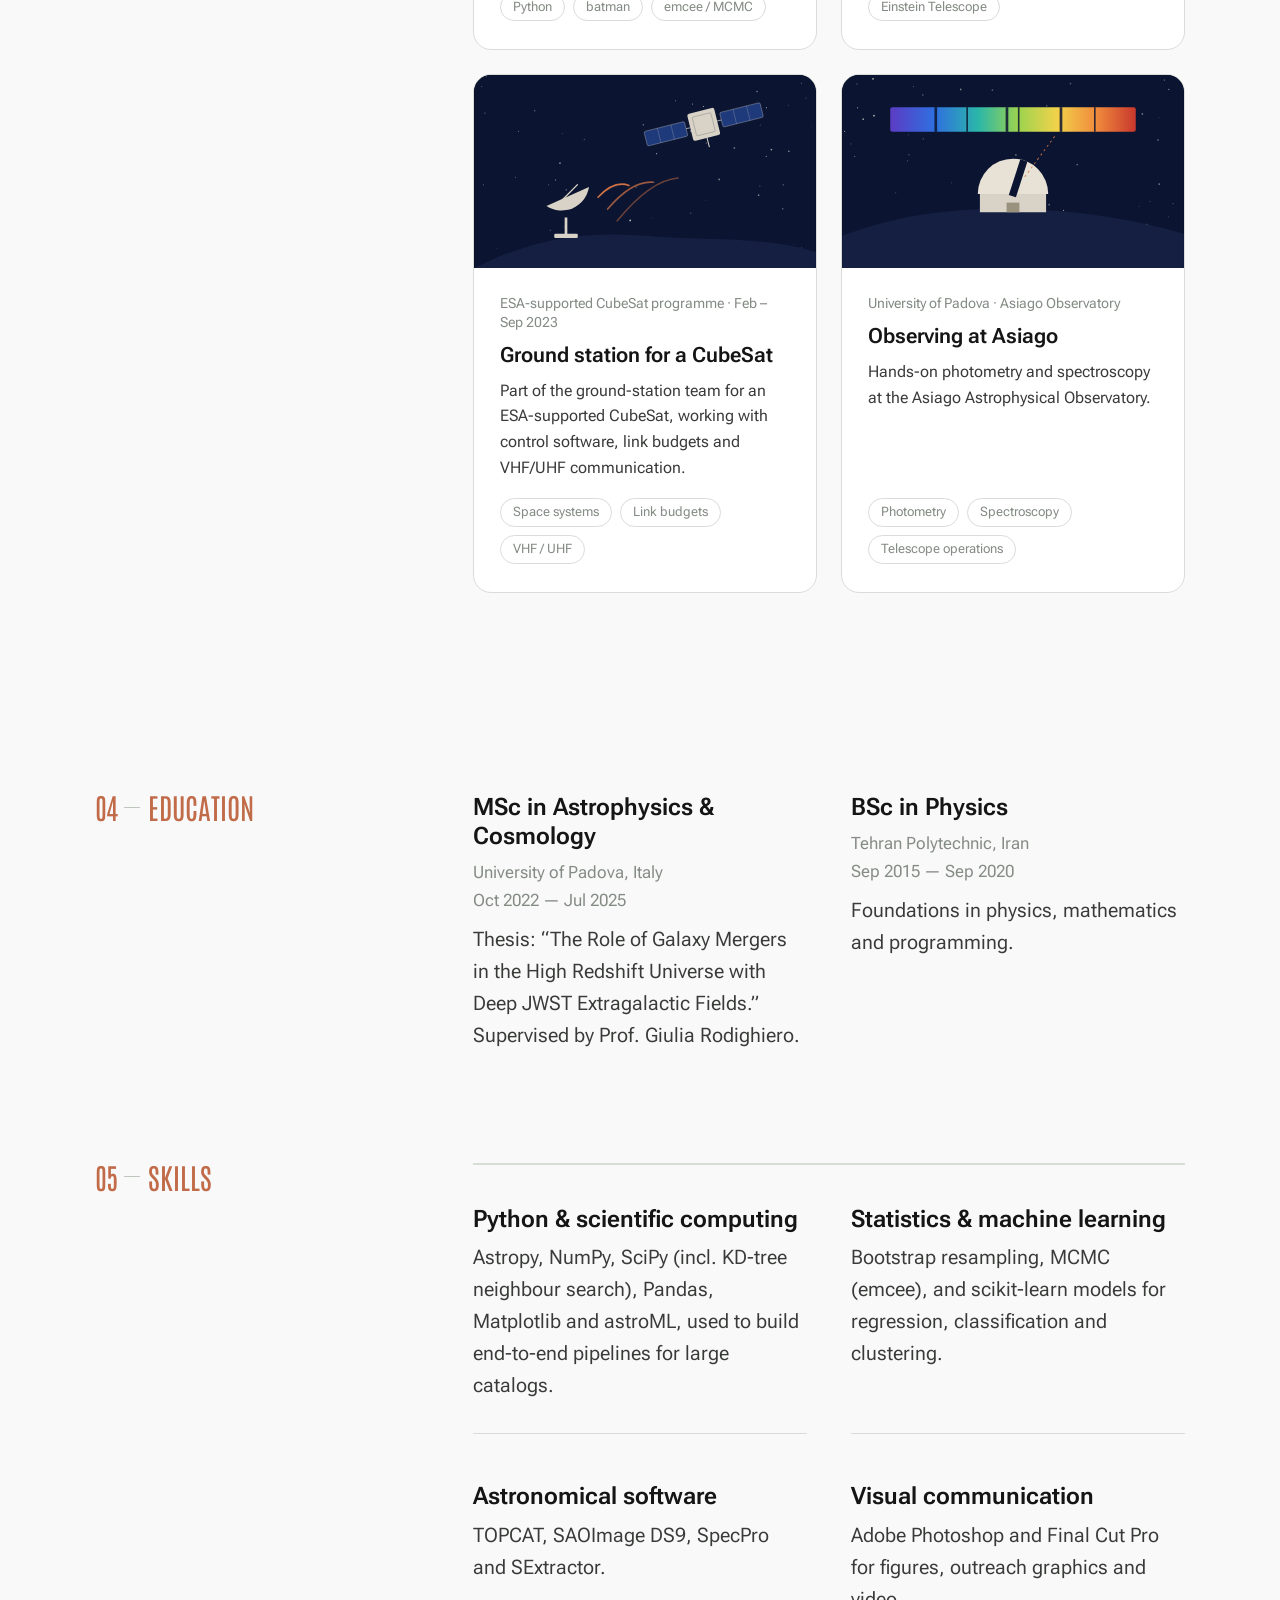
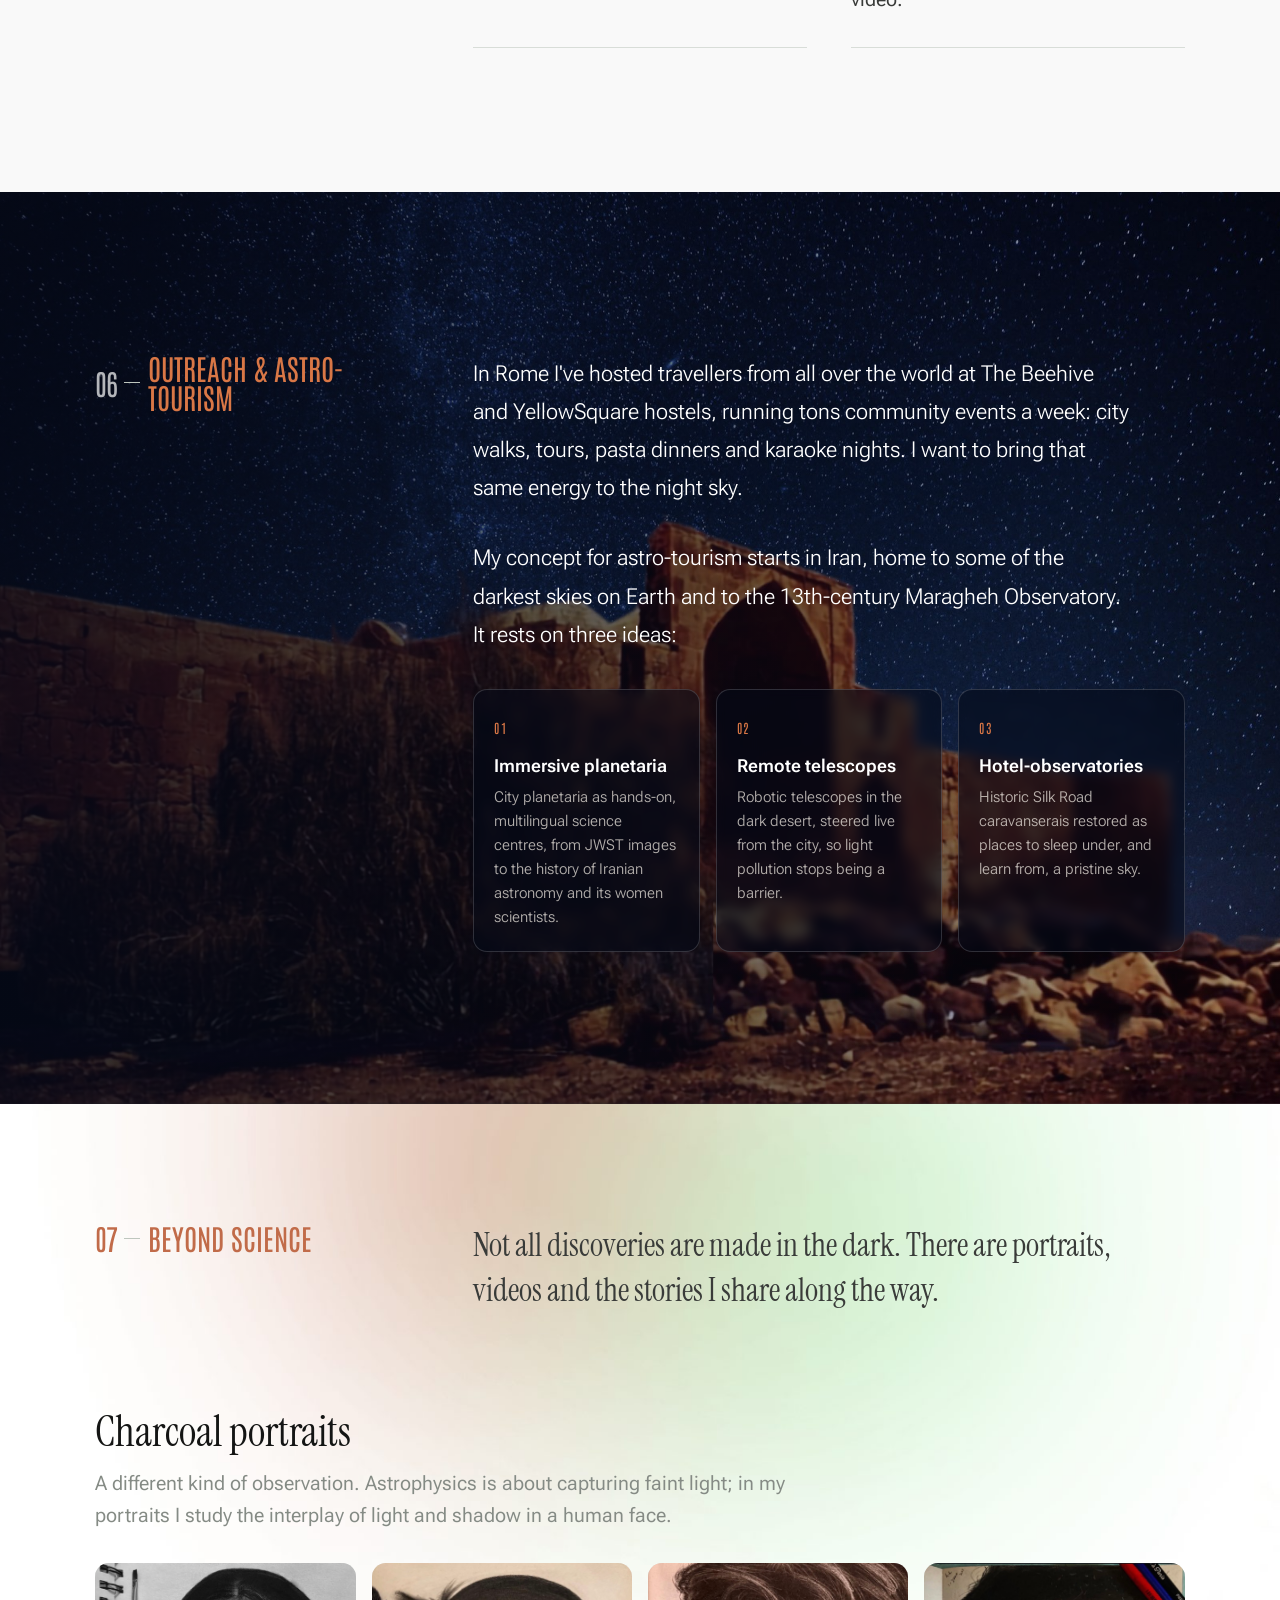
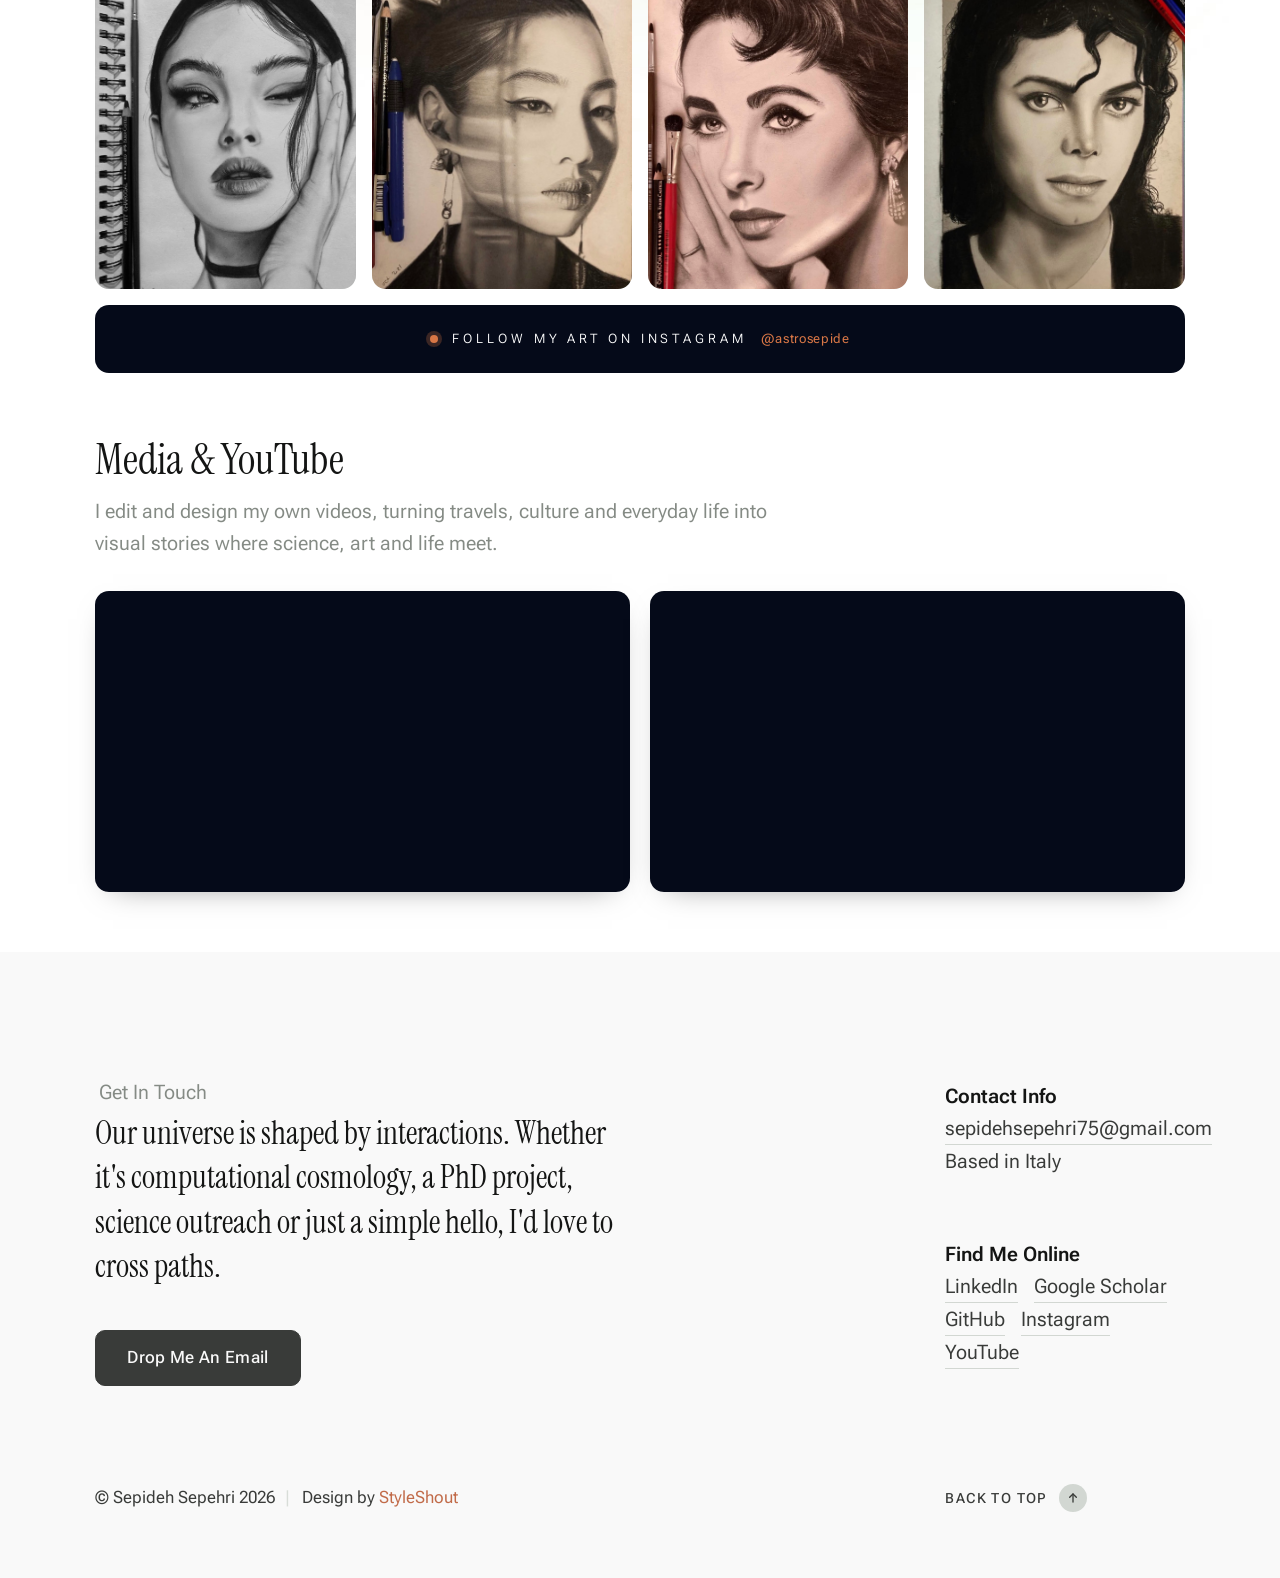
==== commit a0b063e1: "Update index.html" ====
--- a/index.html
+++ b/index.html
@@ -106,7 +106,7 @@
                         <li><a class="smoothscroll" href="#background">Background</a></li>
                         <li><a class="smoothscroll" href="#outreach">Outreach</a></li>
                         <li><a class="smoothscroll" href="#beyond">Art &amp; Media</a></li>
-                        <li class="nav-cv"><a href="Sepideh_Sepehri_CV_PHD.pdf" target="_blank" rel="noopener">CV</a></li>
+                        <li class="nav-cv"><a href="Sepideh_Sepehri_CV_PhD.pdf" target="_blank" rel="noopener">CV</a></li>
                     </ul> <!-- end header-nav__links -->
                 </nav> <!-- end header-nav -->
 
@@ -191,7 +191,7 @@
                             </p>
 
                             <div class="about-actions">
-                                <a class="pill-btn pill-btn--solid" href="Sepideh_Sepehri_CV_PHD.pdf" target="_blank" rel="noopener">
+                                <a class="pill-btn pill-btn--solid" href="Sepideh_Sepehri_CV_PhD.pdf" target="_blank" rel="noopener">
                                     <span class="dot"></span> Download my CV
                                 </a>
                                 <a class="pill-btn" href="mailto:sepidehsepehri75@gmail.com">Get in touch</a>
